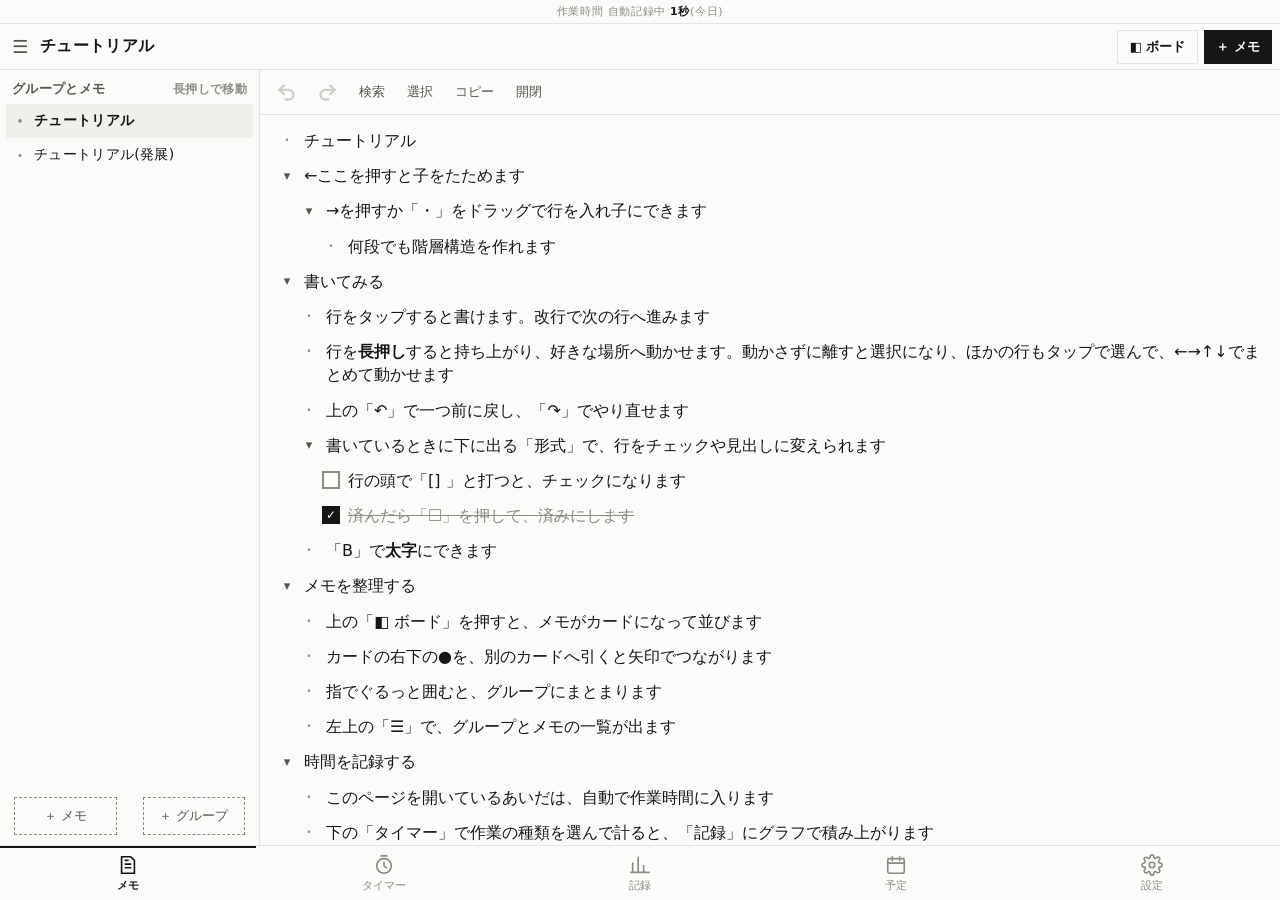
==== prototype/worklog-memo/index.html @ 583c9c5d "名前を「開発メモ」にそろえ、表にする書き出しとメモをまとめる機能を足す - アプリの名前を画面・app_name・Actions・手引きで「開発メモ」にそろえる(初めに作る作業の種類の名前も) - メ" ====
<!DOCTYPE html>
<html lang="ja">
<head>
<meta charset="utf-8">
<meta name="viewport" content="width=device-width, initial-scale=1, viewport-fit=cover, interactive-widget=resizes-content">
<meta name="theme-color" content="#1a1a19">
<title>開発メモ</title>
<script>try{var t=JSON.parse(localStorage.getItem("wm:theme"));if(t==="dark"||t==="light")document.documentElement.dataset.theme=t}catch(e){}</script>
<style>
:root{
  color-scheme: light;
  --bg:#fbfbfa; --surface-1:#fbfbfa; --surface-2:#f0efec; --line:#e6e4e0;
  --text-primary:#161615; --text-secondary:#56544f; --text-muted:#8e8b85;
  --accent:#161615; --accent-ink:#ffffff; --danger:#c0392b;
  --series-work:#444444; --series-dist:#c8643b;
  --tc0:#2a78d6; --tc1:#eb6834; --tc2:#1baf7a; --tc3:#eda100; --tc4:#e87ba4; --tc5:#008300; --tc6:#6250d6; --tc7:#e34948; --tcn:#a8a69f;
  --tca:#5f6b7a; --tcw:#9a7b4f;
  --tab-sel:#161615; --tab-sel-ink:#ffffff; --board-bg:#f1f0ed; --board-dot:#d9d7d2;
  --safe-t:env(safe-area-inset-top,0px); --safe-b:env(safe-area-inset-bottom,0px);
}
@media (prefers-color-scheme: dark){
  :root:where(:not([data-theme="light"])){
    color-scheme: dark;
    --bg:#131312; --surface-1:#131312; --surface-2:#222220; --line:#2f2e2b;
    --text-primary:#f1f0ed; --text-secondary:#bbb9b4; --text-muted:#87857f;
    --accent:#f2f2f2; --accent-ink:#111111; --danger:#e06666;
    --series-work:#cfcfcf; --series-dist:#d0794f;
    --tc0:#3987e5; --tc1:#d95926; --tc2:#199e70; --tc3:#c98500; --tc4:#d55181; --tc5:#008300; --tc6:#9085e9; --tc7:#e66767; --tcn:#6b6a64;
    --tca:#9aa6b4; --tcw:#b99a6c;
    --tab-sel:#f2f2f2; --tab-sel-ink:#111111; --board-bg:#1d1d1d; --board-dot:#333333;
  }
}
:root[data-theme="dark"]{
  color-scheme: dark;
  --bg:#131312; --surface-1:#131312; --surface-2:#222220; --line:#2f2e2b;
  --text-primary:#f1f0ed; --text-secondary:#bbb9b4; --text-muted:#87857f;
  --accent:#f2f2f2; --accent-ink:#111111; --danger:#e06666;
  --series-work:#cfcfcf; --series-dist:#d0794f;
  --tc0:#3987e5; --tc1:#d95926; --tc2:#199e70; --tc3:#c98500; --tc4:#d55181; --tc5:#008300; --tc6:#9085e9; --tc7:#e66767; --tcn:#6b6a64;
  --tca:#9aa6b4; --tcw:#b99a6c;
  --tab-sel:#f2f2f2; --tab-sel-ink:#111111; --board-bg:#1d1d1d; --board-dot:#333333;
}
*{box-sizing:border-box;-webkit-tap-highlight-color:transparent}
html,body{margin:0;height:100%;background:var(--bg);color:var(--text-primary);
  font-family:system-ui,-apple-system,"Hiragino Sans","Noto Sans JP","Yu Gothic UI",sans-serif;font-size:16px;
  font-feature-settings:"palt";letter-spacing:.02em;-webkit-font-smoothing:antialiased}
/* 書く所(メモの本文・入力欄)は字詰めをせず、重ねて描く書式の層と字の位置をそろえる */
textarea,input,.outline,.memobody{font-feature-settings:normal;letter-spacing:normal}
body{display:flex;flex-direction:column;height:100dvh;padding-top:var(--safe-t);overflow:hidden}
button{font:inherit;color:inherit;background:none;border:0;cursor:pointer}
input,textarea,select{font:inherit;color:inherit}
main{flex:1;min-height:0;display:flex;flex-direction:column}
.view{display:none;flex:1;min-height:0;flex-direction:column}
.view.on{display:flex}
.scroll{flex:1;min-height:0;overflow:auto;padding:16px 18px 32px}
/* 広い画面:タイマー・記録・予定・設定は真ん中に寄せて、横に伸びすぎないようにする。とても広ければ、設定は二列に並べる */
@media (min-width:900px){#timerScroll,#logScroll,#planScroll,#prefsScroll{padding-left:max(14px,calc((100% - 860px) / 2));padding-right:max(14px,calc((100% - 860px) / 2))}}
@media (min-width:1200px){#prefsScroll{display:grid;grid-template-columns:1fr 1fr;column-gap:16px;align-content:start;align-items:start;padding-left:max(14px,calc((100% - 1180px) / 2));padding-right:max(14px,calc((100% - 1180px) / 2))}}
/* 設定:区切りの見出し、左に名前と説明・右に操作の行、入り切りのスイッチ */
.psec-h{margin:32px 0 4px;font-size:20px;font-weight:700;letter-spacing:.04em;color:var(--text-primary)}
.psec:first-child .psec-h{margin-top:4px}
.card.pcard{padding:0;margin-bottom:18px}
.pcard>h3{margin:0;padding:14px 0 4px;font-size:12px;font-weight:600;letter-spacing:.12em;color:var(--text-muted)}
.prow,.pcard .row{display:flex;align-items:center;gap:12px;padding:12px 0;min-height:52px;border:0;border-top:1px solid var(--line)}
.pcard>.prow:first-child,.pcard>h3+.prow,.pcard>h3+.row,.pcard>h3+p.pnote{border-top:0}
.prow .lbl{flex:1;min-width:0;font-size:15px}
.prow .lbl small{display:block;margin-top:3px;font-size:12px;line-height:1.55;color:var(--text-muted)}
.prow.pcol{flex-direction:column;align-items:stretch;gap:8px}
.prow .btn{flex:none;padding:8px 14px;font-size:14px}
.prow .seg{flex:none}
.pval{font-weight:600;font-size:14px;text-align:right}
.pmuted{color:var(--text-muted);font-weight:400;font-size:12px}
.pselect{flex:none;width:auto;max-width:10em;padding:7px 8px;font-size:13px}
.pnote{margin:0;padding:10px 0 4px;font-size:12px;line-height:1.65;color:var(--text-muted);border-top:1px solid var(--line)}
.wtrow .inp{flex:1;min-width:0;padding:7px 10px}
.wtrow .mini{flex:none}
.wtrow .mini:disabled{opacity:.3}
.ptpl{border-top:1px solid var(--line)}
.ptpl>summary{display:flex;align-items:center;gap:12px;padding:12px 0;min-height:52px;cursor:pointer;list-style:none}
.ptpl>summary::-webkit-details-marker{display:none}
.ptpl>summary .lbl{flex:1;font-size:15px}
.ptpl>summary::after{content:"›";font-size:18px;color:var(--text-muted);transition:transform .15s}
.ptpl[open]>summary::after{transform:rotate(90deg)}
.ptpl-ed{padding:0 0 14px}
input.sw{appearance:none;-webkit-appearance:none;flex:none;width:46px;height:26px;margin:0;border-radius:13px;background:var(--line);border:0;position:relative;cursor:pointer;transition:background .2s}
input.sw::after{content:"";position:absolute;top:3px;left:3px;width:20px;height:20px;border-radius:50%;background:#fff;box-shadow:0 1px 3px #0004;transition:transform .2s cubic-bezier(.3,.7,.4,1)}
input.sw:checked{background:var(--accent)}
input.sw:checked::after{transform:translateX(20px);background:var(--accent-ink)}
.wtcol{flex:none;padding:8px;margin:-8px -2px -8px -8px;background:none;border:0;cursor:pointer}
.wtcol .tdot{width:14px;height:14px}

/* 予定のページ:予定・収支・長期計画 */
.seg.plantabs{display:flex;margin-bottom:10px}
.plantabs button{flex:1}
.money-tiles .v{font-size:16px}
.mrow{display:flex;align-items:center;gap:8px;width:100%;padding:9px 0;border-bottom:1px solid var(--line);text-align:left;font-size:14px}
.mrow .grow{flex:1;min-width:0}
.mrow .amt{font-variant-numeric:tabular-nums;font-weight:700;white-space:nowrap}
.mrow .amt.in{color:var(--accent)}
.goal{background:none;border:0;border-bottom:1px solid var(--line);border-radius:0;padding:14px 0;margin:0;cursor:pointer}
.goal h4{margin:0;font-size:15px}
.goal.done h4{color:var(--text-muted);text-decoration:line-through}
.gbar{height:8px;border-radius:0;background:var(--surface-2);overflow:hidden;margin:8px 0 6px}
.gbar i{display:block;height:100%;background:var(--tc);border-radius:0}
.gms{display:flex;align-items:center;gap:8px;width:100%;padding:6px 0;text-align:left;font-size:13px}
.gms .chkbox{flex:none}
.gms .chkbox.on{background:var(--accent);border-color:var(--accent);color:var(--accent-ink)}
.gms.done .t{color:var(--text-muted);text-decoration:line-through}
.gchart{overflow-x:auto;background:none;border:0;border-top:1px solid var(--line);border-bottom:1px solid var(--line);border-radius:0;padding:8px 0}
.gc-in{position:relative}
.gc-m{position:absolute;top:0;font-size:10px;color:var(--text-muted);border-left:1px solid var(--line);padding-left:3px;bottom:0;white-space:nowrap}
.gc-now{position:absolute;top:0;bottom:0;width:2px;background:var(--danger);z-index:1}
.gc-r{position:absolute;left:0;right:0;cursor:pointer}
.gc-t{position:absolute;top:0;font-size:12px;font-weight:600;white-space:nowrap}
.gc-b{position:absolute;top:18px;height:10px;border-radius:0;background:color-mix(in srgb,var(--tc) 30%,var(--surface-2));overflow:hidden}
.gc-b i{display:block;height:100%;background:var(--tc)}
.gc-d{position:absolute;top:17px;width:12px;height:12px;margin-left:-6px;border-radius:0;background:var(--surface-1);border:2px solid var(--tc);z-index:1}
.gc-d.on{background:var(--tc)}

.bcard.bcard.bd-dash{border-style:dashed;border-width:2px}
.bcard.bcard.bd-thick{border-width:3px}
.bcard.bcard.bd-double{border-style:double;border-width:5px}
.bcard.bd-none:not(.cur){border-color:transparent;box-shadow:none}
.bcard.bcard.bs-sq{border-radius:0}
.bcard.bcard.bs-round{border-radius:24px}
.cmt{padding:9px 0;border-bottom:1px solid var(--line)}
.cmt .tx{white-space:pre-wrap;word-break:break-word;font-size:14px;line-height:1.6}
.bctl button[data-z="arrange"]{font-size:13px;font-weight:600}

.bcard.bcard.bs-diamond{background:none;border-color:transparent;box-shadow:none;padding:30px 46px;text-align:center;isolation:isolate}
.bcard.bs-diamond::before,.bcard.bs-diamond::after{content:"";position:absolute;z-index:-1;clip-path:polygon(50% 0,100% 50%,50% 100%,0 50%)}
.bcard.bs-diamond::before{inset:0;background:var(--cb,var(--line))}
.bcard.bs-diamond::after{inset:2px;background:var(--cf,var(--surface-1))}
.bcard.bs-diamond.cur::before{background:var(--accent)}
.bcard.bs-diamond.bd-none::before{background:transparent}
.bc-cm{position:absolute;left:6px;right:6px;bottom:calc(100% + 6px);background:color-mix(in srgb,#eda100 18%,var(--surface-1));border:1px solid color-mix(in srgb,#eda100 45%,var(--line));border-radius:0;padding:4px 8px;font-size:11px;line-height:1.4;color:var(--text-primary);text-align:left;white-space:pre-wrap;word-break:break-word;display:-webkit-box;-webkit-box-orient:vertical;-webkit-line-clamp:3;overflow:hidden}
.board.compact .bc-cm{font-size:18px}

/* 編集モード */
nav.bottom{overflow-x:auto;scrollbar-width:none}
nav.bottom button{min-width:58px;position:relative}
nav.bottom .nav-ic{font-size:19px;line-height:22px;height:22px}
.editbar{display:none;align-items:center;gap:6px;flex-wrap:wrap;padding:7px 10px;background:color-mix(in srgb,var(--accent) 14%,var(--surface-1));border-top:1px solid var(--accent);font-size:12px}
body.layoutedit .editbar{display:flex}
body.layoutedit nav.bottom button,body.layoutedit #planTabs button{touch-action:none;cursor:grab}
body.layoutedit nav.bottom{outline:2px dashed var(--accent);outline-offset:-2px}
.nav-x{position:absolute;top:1px;right:3px;width:19px;height:19px;border-radius:0;background:var(--danger);color:#fff;font-size:12px;line-height:19px;text-align:center;font-weight:700}
#planTabs button{position:relative}
.tab-dragging{opacity:.55}
body.custompage .fb-title{padding-left:14px}
body.custompage #sideBtn,body.custompage #fileBar,body.custompage #newMemo,body.custompage #linkbar,body.custompage .side,body.custompage .side-scrim{display:none!important}

.droptrash{position:fixed;left:50%;transform:translateX(-50%);width:min(78vw,340px);height:56px;display:none;align-items:center;justify-content:center;gap:6px;border-radius:0;border:2px dashed var(--danger);background:color-mix(in srgb,var(--danger) 12%,var(--surface-1));color:var(--danger);font-size:14px;font-weight:700;z-index:18;pointer-events:none}
.droptrash.on{display:flex}
.droptrash.hot{background:var(--danger);color:#fff;border-style:solid}
.droptrash.warn{border-color:#c98500;background:color-mix(in srgb,#eda100 22%,var(--surface-1));color:var(--text-primary)}
.droptrash.warn.hot{background:#eda100;color:#1f1f1d}

/* nav */
nav.bottom{display:flex;border-top:1px solid var(--line);background:var(--bg);padding-bottom:var(--safe-b)}
nav.bottom button{flex:1;padding:8px 0 7px;display:flex;flex-direction:column;align-items:center;gap:2px;font-size:11px;color:var(--text-muted)}
nav.bottom button svg{width:22px;height:22px;stroke:currentColor;fill:none;stroke-width:1.8;stroke-linecap:round;stroke-linejoin:round}
nav.bottom button.on{color:var(--text-primary);font-weight:700;box-shadow:inset 0 2px 0 var(--accent)}
.livebar{font-size:11px;color:var(--text-muted);text-align:center;padding:4px 0;background:var(--bg);border-bottom:1px solid var(--line);letter-spacing:.06em}
.livebar b{color:var(--text-primary);font-variant-numeric:tabular-nums}
.syncchip{margin-left:8px;font:inherit;font-size:11px;font-weight:700;color:var(--accent);background:none;border:1px solid var(--accent);border-radius:0;padding:0 8px;cursor:pointer}

/* memo */
.tabs{background:var(--surface-1);border-bottom:1px solid var(--line)}
.tabs{max-height:36dvh;overflow:auto;padding:4px 0 6px}
.tabs.closed{display:none}
.node{display:flex;align-items:center;min-height:38px;padding-right:8px}
.node.sel{background:var(--surface-2)}
.node .tw{flex:none;width:30px;height:34px;font-size:14px;color:var(--text-secondary)}
.node .tw.leaf{color:var(--text-muted);font-size:10px}
.node .nm{flex:1;min-width:0;text-align:left;padding:7px 4px;font-size:15px;white-space:nowrap;overflow:hidden;text-overflow:ellipsis}
.node.sel .nm{font-weight:700}
.node .cnt{font-size:11px;color:var(--text-muted);margin-right:6px}
.node .addc{flex:none;font-size:12px;padding:5px 9px;border-radius:0;border:1px dashed var(--text-muted);color:var(--text-secondary)}
.addroot{display:block;margin:4px 0 0 12px;font-size:13px;color:var(--text-secondary);padding:6px 4px}
.toolbar{display:flex;gap:4px;padding:6px 8px;border-bottom:1px solid var(--line);background:var(--surface-1);align-items:center}
.tb{white-space:nowrap;flex:none;padding:7px 9px;border-radius:0;font-size:13px;color:var(--text-secondary);display:flex;gap:4px;align-items:center}
.tb:active{background:var(--surface-2)}
.tb.primary{background:var(--accent);color:var(--accent-ink);font-weight:600}
.tb.tb-ic{padding:5px 8px;color:var(--text-primary)}
.tb.tb-ic svg{width:21px;height:21px;fill:none;stroke:currentColor;stroke-width:2.6;stroke-linecap:round;stroke-linejoin:round}
.tb.tb-ic:disabled{color:var(--text-muted);opacity:.4;cursor:default}
.spacer{flex:1}
.saved{white-space:nowrap;font-size:11px;color:var(--text-muted);padding:0 6px}
.memohead{padding:8px 14px 0;background:var(--surface-1)}
.memotitle{width:100%;border:0;background:none;font-size:20px;font-weight:700;padding:4px 0;outline:none}
.crumb{font-size:11px;color:var(--text-muted);min-height:14px}
.metas{display:flex;flex-wrap:wrap;gap:6px;padding:4px 0 8px}
.mini{font-size:12px;padding:4px 10px;border-radius:0;background:none;border:1px solid var(--line);color:var(--text-secondary)}
.mini.tag::before{content:"#"}
.mini.link::before{content:"↔ "}
.memobody{flex:1;min-height:0;width:100%;border:0;resize:none;outline:none;background:var(--surface-1);
  padding:10px 14px 40px;line-height:1.75;font-size:16px}

/* outline */
.outline{flex:1;min-height:0;overflow:auto;background:var(--surface-1);padding:8px 8px 120px 16px}
.ol-row{position:relative;display:flex;align-items:flex-start;padding-left:calc(var(--d) * 22px);border-radius:0}
.ol-row.cur .ol-t{background:var(--surface-2)}
.bul{flex:none;width:22px;height:34px;font-size:13px;color:var(--text-secondary);display:flex;align-items:center;justify-content:center;padding:0}
.bul.leaf{font-size:9px;color:var(--text-muted)}
.ol-main{flex:1;min-width:0}
.ol-t{display:block;width:100%;border:0;outline:none;resize:none;background:none;padding:6px 6px;border-radius:0;
  font-size:16px;line-height:1.45;overflow:hidden;field-sizing:content;min-height:34px}
.ol-v{display:block;width:100%;padding:6px 6px;border-radius:0;font-size:16px;line-height:1.45;min-height:34px;
  white-space:pre-wrap;overflow-wrap:anywhere;cursor:text;-webkit-user-select:none;user-select:none;-webkit-touch-callout:none}
.ol-v:empty::before{content:attr(data-ph);color:var(--text-muted)}
.ol-row.cur .ol-v{background:var(--surface-2)}
.ol-row.pressing .ol-v{background:var(--surface-2);transition:background .35s}
.foldcnt{font-size:11px;color:var(--text-muted);padding:0 6px 4px}
.ol-rel{display:flex;flex-wrap:wrap;gap:4px;padding:0 6px 6px}
.ol-crumb{font-size:12px;color:var(--text-muted);padding:2px 6px}
.ol-crumb button{color:var(--accent);font-size:12px;padding:2px 0}
.ol-zoomtitle{font-size:19px;font-weight:700;padding:2px 6px 8px}
.oltools{display:none;gap:2px;padding:4px 6px calc(4px + var(--safe-b));border-top:1px solid var(--line);background:var(--surface-1)}
.oltools button{flex:1;padding:10px 0;font-size:16px;border-radius:0;color:var(--text-primary)}
.oltools button:active{background:var(--surface-2)}
.oltools .ot-tpl{flex:1.7;font-size:13px;font-weight:600;color:var(--accent)}
body.editing .oltools{display:flex}
body.editing.kb nav.bottom{display:none}

.bul{touch-action:none;cursor:grab;-webkit-user-select:none;user-select:none;-webkit-touch-callout:none}
.ol-row{-webkit-touch-callout:none}
.ol-row.pressing .ol-t{background:var(--surface-2);transition:background .35s}
.ol-row.dragging{opacity:.3}
.ol-row.dropin .ol-t{outline:2px solid var(--accent);outline-offset:-2px}
.ol-row.moved .ol-t{background:color-mix(in srgb,var(--accent) 18%,transparent);transition:background .6s}
.dropline{position:fixed;height:3px;background:var(--accent);border-radius:0;pointer-events:none;z-index:40;display:none}
.dragghost{position:fixed;display:none;pointer-events:none;z-index:41;background:var(--surface-1);border:1px solid var(--line);
  box-shadow:0 4px 14px #0003;border-radius:0;padding:6px 10px;font-size:14px;max-width:60vw;white-space:nowrap;overflow:hidden;text-overflow:ellipsis}
body.dragging{-webkit-user-select:none;user-select:none;cursor:grabbing}

.tplbox{border-top:1px solid var(--line);padding:12px 0 4px;margin-top:10px}

/* files */
.filebar{display:flex;align-items:center;gap:6px;background:var(--surface-1);border-bottom:1px solid var(--line);padding-right:8px}
.fb-open{flex:1;min-width:0;display:flex;align-items:center;gap:6px;padding:9px 6px 9px 10px;text-align:left;font-size:15px}
.fb-open b{overflow:hidden;text-overflow:ellipsis;white-space:nowrap}
.fb-title{flex:1;min-width:0;overflow:hidden;text-overflow:ellipsis;white-space:nowrap;font-size:16px;font-weight:700;padding:12px 4px}
.fb-boardbtn{flex:none;font-size:13px;font-weight:600;padding:7px 12px;border-radius:0;border:1px solid var(--line);color:var(--text-primary);background:none;white-space:nowrap}
.fb-new{flex:none;font-size:13px;font-weight:600;padding:8px 12px;border-radius:0;background:var(--accent);color:var(--accent-ink);white-space:nowrap}
.fb-ic{color:var(--text-secondary);font-size:17px}
.fb-board{color:var(--accent);font-weight:600;font-size:14px;white-space:nowrap}
.fb-sep{color:var(--text-muted)}
.fb-cv{color:var(--text-muted);font-size:12px;margin-left:auto}

/* board */
.board{position:relative;flex:1;min-height:0;overflow:hidden;touch-action:none;-webkit-user-select:none;user-select:none;
  background-color:var(--board-bg);background-image:radial-gradient(var(--board-dot) 1px,transparent 1.2px);background-size:22px 22px}
.world{position:absolute;left:0;top:0;transform-origin:0 0}
.edges{position:absolute;left:0;top:0;width:1px;height:1px;overflow:visible;pointer-events:none}
.edge{stroke:var(--text-secondary);stroke-width:1.8;fill:none}
.edge.tmp{stroke:var(--accent);stroke-dasharray:5 4}
.edge-hit{stroke:transparent;stroke-width:24;fill:none;pointer-events:stroke}
.edge-label{font-size:12px;fill:var(--text-secondary);paint-order:stroke;stroke:var(--bg);stroke-width:4px;pointer-events:all}
.bcard{position:absolute;background:var(--surface-1);border:1px solid var(--line);border-radius:0;padding:9px 14px 8px 12px;box-shadow:0 1px 3px #0001}
.bcard.cur{border-color:var(--accent);border-width:1.5px}
.bcard.moving{box-shadow:0 8px 20px #0003;z-index:2}
.bcard.linktarget{outline:2.5px solid var(--accent);outline-offset:2px}
.bc-t{font-weight:700;font-size:15px;line-height:1.35;overflow-wrap:anywhere}
.bc-p{font-size:12px;color:var(--text-secondary);margin-top:4px;line-height:1.5}
.bc-p div{white-space:nowrap;overflow:hidden;text-overflow:ellipsis}
.bc-m{font-size:10px;color:var(--text-muted);margin-top:4px}
.bc-h{position:absolute;right:-11px;bottom:-11px;width:22px;height:22px;border-radius:0;background:var(--surface-1);border:2px solid var(--accent)}
.bc-h::before{content:"";position:absolute;inset:-9px}
.bc-h::after{content:"";position:absolute;left:5px;top:5px;width:8px;height:8px;border-radius:0;background:var(--accent)}
.t-red{background:color-mix(in srgb,#e34948 7%,var(--surface-1));border-color:color-mix(in srgb,#e34948 28%,var(--line));--cf:color-mix(in srgb,#e34948 7%,var(--surface-1));--cb:color-mix(in srgb,#e34948 28%,var(--line))}
.t-orange{background:color-mix(in srgb,#eb6834 7%,var(--surface-1));border-color:color-mix(in srgb,#eb6834 28%,var(--line));--cf:color-mix(in srgb,#eb6834 7%,var(--surface-1));--cb:color-mix(in srgb,#eb6834 28%,var(--line))}
.t-yellow{background:color-mix(in srgb,#eda100 9%,var(--surface-1));border-color:color-mix(in srgb,#eda100 32%,var(--line));--cf:color-mix(in srgb,#eda100 9%,var(--surface-1));--cb:color-mix(in srgb,#eda100 32%,var(--line))}
.t-green{background:color-mix(in srgb,#1baf7a 7%,var(--surface-1));border-color:color-mix(in srgb,#1baf7a 28%,var(--line));--cf:color-mix(in srgb,#1baf7a 7%,var(--surface-1));--cb:color-mix(in srgb,#1baf7a 28%,var(--line))}
.t-blue{background:color-mix(in srgb,#2a78d6 7%,var(--surface-1));border-color:color-mix(in srgb,#2a78d6 28%,var(--line));--cf:color-mix(in srgb,#2a78d6 7%,var(--surface-1));--cb:color-mix(in srgb,#2a78d6 28%,var(--line))}
.t-purple{background:color-mix(in srgb,#6250d6 7%,var(--surface-1));border-color:color-mix(in srgb,#6250d6 28%,var(--line));--cf:color-mix(in srgb,#6250d6 7%,var(--surface-1));--cb:color-mix(in srgb,#6250d6 28%,var(--line))}
.c-red{background:color-mix(in srgb,#e34948 15%,var(--surface-1));border-color:color-mix(in srgb,#e34948 45%,var(--line));--cf:color-mix(in srgb,#e34948 15%,var(--surface-1));--cb:color-mix(in srgb,#e34948 45%,var(--line))}
.c-orange{background:color-mix(in srgb,#eb6834 15%,var(--surface-1));border-color:color-mix(in srgb,#eb6834 45%,var(--line));--cf:color-mix(in srgb,#eb6834 15%,var(--surface-1));--cb:color-mix(in srgb,#eb6834 45%,var(--line))}
.c-yellow{background:color-mix(in srgb,#eda100 18%,var(--surface-1));border-color:color-mix(in srgb,#eda100 50%,var(--line));--cf:color-mix(in srgb,#eda100 18%,var(--surface-1));--cb:color-mix(in srgb,#eda100 50%,var(--line))}
.c-green{background:color-mix(in srgb,#1baf7a 15%,var(--surface-1));border-color:color-mix(in srgb,#1baf7a 45%,var(--line));--cf:color-mix(in srgb,#1baf7a 15%,var(--surface-1));--cb:color-mix(in srgb,#1baf7a 45%,var(--line))}
.c-blue{background:color-mix(in srgb,#2a78d6 15%,var(--surface-1));border-color:color-mix(in srgb,#2a78d6 45%,var(--line));--cf:color-mix(in srgb,#2a78d6 15%,var(--surface-1));--cb:color-mix(in srgb,#2a78d6 45%,var(--line))}
.c-purple{background:color-mix(in srgb,#6250d6 15%,var(--surface-1));border-color:color-mix(in srgb,#6250d6 45%,var(--line));--cf:color-mix(in srgb,#6250d6 15%,var(--surface-1));--cb:color-mix(in srgb,#6250d6 45%,var(--line))}
.bctl{position:absolute;right:12px;top:50%;transform:translateY(-50%);display:flex;flex-direction:column;align-items:stretch;gap:6px} /* 右の端に縦に並べる */
.bctl .lasso-btn{font-size:13px;font-weight:700;color:var(--accent)}
.bctl .lasso-btn.on{background:var(--accent);color:var(--accent-ink)}
.board.lassoing{cursor:crosshair}
.lasso{fill:color-mix(in srgb,var(--accent) 8%,transparent);stroke:var(--accent);stroke-width:2.5;stroke-dasharray:6 5;stroke-linejoin:round}
.gshape{fill:color-mix(in srgb,var(--gc) 7%,transparent);stroke:color-mix(in srgb,var(--gc) 55%,transparent);stroke-width:2;stroke-linejoin:round}
.board.compact .bc-p,.board.compact .bc-m{display:none}
.board.compact .bc-t{font-size:25px;line-height:1.25}
.board.compact .glabel{font-size:20px;padding:7px 34px 7px 14px}
.board.compact .glabel .gl-k{font-size:16px}
.board.compact .bcard{padding:10px 14px 12px 12px}
.gshape.hot{fill:color-mix(in srgb,var(--gc) 16%,transparent);stroke:var(--gc);stroke-width:3.5}
#glabels{position:absolute;left:0;top:0}
.glabel{position:absolute;transform:translate(-50%,-50%);display:flex;align-items:center;gap:6px;white-space:nowrap;padding:5px 26px 5px 11px;border-radius:0;
  background:var(--surface-1);border:1.5px solid color-mix(in srgb,var(--accent) 55%,var(--line));font-size:13px;font-weight:700;box-shadow:0 1px 3px #0002;cursor:grab}
.glabel .gl-k{font-size:11px;font-weight:600;color:var(--text-muted)}
.gl-h{position:absolute;right:4px;top:50%;margin-top:-8px;width:16px;height:16px;border-radius:0;border:2px solid var(--accent);background:var(--surface-1)}
.gl-h::before{content:"";position:absolute;inset:-10px}
.gl-h::after{content:"";position:absolute;left:3px;top:3px;width:6px;height:6px;border-radius:0;background:var(--accent)}
.bctl button{min-width:42px;height:42px;padding:0 10px;border-radius:0;background:var(--surface-1);border:1px solid var(--line);font-size:18px;box-shadow:0 1px 3px #0002}
.bctl button[data-z="fit"]{font-size:13px;font-weight:600}
.bhint{position:absolute;left:12px;right:96px;bottom:12px;font-size:11.5px;line-height:1.55;color:var(--text-secondary);background:var(--surface-1);border:1px solid var(--line);border-radius:0;padding:8px 10px;pointer-events:none}
@media (max-width:420px){.bhint{right:88px}.bctl button{min-width:38px;padding:0 8px}}
.swatches{display:flex;gap:8px;flex-wrap:wrap}
.sw2{width:38px;height:38px;border-radius:0;border:1.5px solid var(--line);background:var(--surface-1);font-size:10px;color:var(--text-muted)}
.sw2.on{outline:2.5px solid var(--accent);outline-offset:2px}
.sw2.c-red{background:#e34948}.sw2.c-orange{background:#eb6834}.sw2.c-yellow{background:#d99400}.sw2.c-green{background:#1baf7a}.sw2.c-blue{background:#2a78d6}.sw2.c-purple{background:#6250d6}
.sw2[class*=" c-"]{border-color:transparent}
.sw2.rainbow{background:conic-gradient(#f44,#fb3,#ee4,#4d6,#3be,#46f,#c4e,#f44);border-color:transparent}
.cchart{position:fixed;inset:0;z-index:450;background:rgba(0,0,0,.4);display:flex;align-items:center;justify-content:center;padding:16px}
.cchart[hidden]{display:none}
.cc-box{background:var(--surface-1);color:var(--text-primary);border-radius:0;padding:14px;width:100%;max-width:380px;box-shadow:0 10px 32px rgba(0,0,0,.35)}
.cc-grid{display:grid;grid-template-columns:repeat(12,1fr);gap:3px;margin:10px 0}
.cc-grid button{aspect-ratio:1;border-radius:0;border:0;max-width:100%}
.cc-grid button.on{outline:2.5px solid var(--text-primary);outline-offset:1px}
.cc-row{display:flex;gap:8px;align-items:center}
.cc-row .inp{flex:1;min-width:0;font-family:ui-monospace,monospace}
.cc-row .btn{flex:none}
.cc-prev{flex:none;width:32px;height:32px;border-radius:0;border:1px solid var(--line)}

/* side tree */
.fb-side{flex:none;padding:8px 2px 8px 12px;font-size:18px;color:var(--text-secondary)}
.memo-body{flex:1;min-height:0;display:flex;position:relative}
.memo-main{flex:1;min-width:0;display:flex;flex-direction:column}
.side{display:none;flex-direction:column;background:var(--surface-1);border-right:1px solid var(--line);width:min(78vw,300px)}
body.side-open .side{display:flex}
.side-scrim{display:none;position:absolute;inset:0;background:#0004;z-index:11}
@media (max-width:719px){.side{position:absolute;left:0;top:0;bottom:0;z-index:12;box-shadow:4px 0 16px #0003}body.side-open .side-scrim{display:block}}
@media (min-width:720px){.side{width:260px;flex:none}}
.side-h{display:flex;justify-content:space-between;align-items:baseline;padding:10px 12px 6px;font-weight:700;font-size:13px;color:var(--text-secondary)}
.side-list{flex:1;min-height:0;overflow:auto;padding:0 6px 10px}
.srow{display:flex;align-items:center;gap:4px;padding:8px 6px 8px calc(4px + var(--d) * 16px);border-radius:0;font-size:14px;cursor:pointer;-webkit-user-select:none;user-select:none;-webkit-touch-callout:none}
.srow.sg{font-weight:700;box-shadow:inset 3px 0 0 var(--gc)}
.srow.sm.cur{background:var(--surface-2);font-weight:700}
.s-fold{width:20px;flex:none;color:var(--text-secondary);font-size:12px;padding:0}
.s-dot{width:20px;flex:none;text-align:center;color:var(--text-muted);font-size:10px}
.s-name{flex:1;min-width:0;overflow:hidden;text-overflow:ellipsis;white-space:nowrap}
.s-k{font-size:11px;color:var(--text-muted);font-weight:600}
.srow.pressing{background:var(--surface-2);transition:background .35s}
.srow.dragging{opacity:.3}
.srow.drop{outline:2px solid var(--accent);outline-offset:-2px}
.side-foot{display:flex;gap:6px;padding:0 4px}
.side-foot .side-new{flex:1}
.bl-top{position:sticky;top:-8px;background:var(--bg);z-index:1;padding-top:2px;margin-bottom:10px}
.bl-h{display:flex;align-items:center;gap:8px;padding:2px 2px 8px}
.bl-tabs{display:flex;overflow-x:auto;scrollbar-width:none;border-bottom:1px solid var(--line)}
.bl-tab{flex:none;padding:9px 14px 8px;font-size:14px;color:var(--text-secondary);border-bottom:2px solid transparent;margin-bottom:-1px;white-space:nowrap}
.bl-tab.on{color:var(--text-primary);font-weight:700;border-bottom-color:var(--accent)}
.bl-n{font-size:11px;color:var(--text-muted);margin-left:6px;font-weight:400}
.bl-gh{display:flex;align-items:center;gap:8px;padding:0 2px 6px}
.bl-sec{margin:10px 0 4px 10px}
.bl-sh{display:flex;align-items:center;gap:8px;padding:4px 0 4px 10px;margin-bottom:6px;font-size:13px;font-weight:700;color:var(--text-secondary);border-left:3px solid var(--gc,var(--line))}
.bl-none{font-size:12px;color:var(--text-muted);padding:2px 10px 6px}
.bl-path{font-size:13px;font-weight:700;min-width:0;overflow:hidden;text-overflow:ellipsis;white-space:nowrap}
.bl-row{display:flex;align-items:center;gap:10px;padding:12px 2px;margin:0;background:none;border:0;border-bottom:1px solid var(--line);border-radius:0;cursor:pointer}
.bl-row.cur{box-shadow:inset 3px 0 0 var(--accent);padding-left:12px}
.bl-row .grow{flex:1;min-width:0;display:flex;flex-direction:column;gap:2px}
.bl-row b{font-size:15px;overflow:hidden;text-overflow:ellipsis;white-space:nowrap}
.bl-sub{font-size:12px;color:var(--text-muted);overflow:hidden;text-overflow:ellipsis;white-space:nowrap}
.bl-ic{flex:none;width:22px;text-align:center;font-size:16px;color:var(--text-secondary)}
.bl-go{flex:none;font-size:20px;color:var(--text-muted)}
.bl-more{flex:none;padding:2px 8px;font-size:18px;color:var(--text-muted);background:none;border:0}
#v-board.listmode.listboards .bbar{display:none}
.side-new{margin:6px 10px 10px;padding:9px;border-radius:0;border:1px dashed var(--text-muted);color:var(--text-secondary);font-size:13px}

/* board list mode */
.bmode{margin-left:4px}
.bmode button{padding:6px 14px;font-size:14px}
.bbar{display:flex;align-items:center;gap:6px;padding:6px 10px;overflow-x:auto;scrollbar-width:none;border-bottom:1px solid var(--line);background:var(--surface-1)}
.bbar::-webkit-scrollbar{display:none}
.bchip{flex:none;padding:5px 12px;border-radius:0;font-size:13px;color:var(--text-secondary);background:var(--surface-2);white-space:nowrap;max-width:12em;overflow:hidden;text-overflow:ellipsis}
.bchip.on{background:var(--text-primary);color:var(--surface-1);font-weight:700}
.bchip .bc-dd{font-size:10px;opacity:.8}
.bchip.add{background:none;border:1px dashed var(--text-muted)}
.bput{flex:none;white-space:nowrap}
.pulist{max-height:46dvh;overflow:auto;margin-top:6px}
.purow{display:flex;align-items:center;gap:10px;padding:9px 2px;border-bottom:1px solid var(--line)}
.purow input{width:20px;height:20px;flex:none}
.purow b{display:block;font-weight:600}
.mtag.ft{background:none;border:1px dashed var(--line);color:var(--text-secondary)}
.lchip.tagc.ft{border-style:dashed;background:var(--surface-1)}
/* tag (venn) mode */
.blist{display:none;flex:1;min-height:0;overflow:auto;padding:8px 10px 90px;background:var(--bg)}
#v-board.listmode .board{display:none}
#v-board.listmode .blist{display:block}
.s-body{flex:1;min-width:0}
.s-line{display:flex;align-items:center;gap:6px}
.s-pv{font-size:12px;color:var(--text-secondary);overflow:hidden;text-overflow:ellipsis;white-space:nowrap;font-weight:400;margin-top:1px}
.s-links{font-size:11.5px;color:var(--accent);overflow:hidden;text-overflow:ellipsis;white-space:nowrap;font-weight:500;margin-top:2px}
.s-more{flex:none;padding:4px 10px;border-radius:0;color:var(--text-secondary);font-size:16px}
.blist .srow{padding-top:10px;padding-bottom:10px;border:1px solid transparent;margin-bottom:2px;background:var(--surface-1);border-color:var(--line)}
.blist .srow.sg{background:transparent;border-color:transparent}
.blist .srow.sm.cur{outline:1.5px solid var(--accent)}

/* template placeholders */
.phx{color:var(--text-muted);background:color-mix(in srgb,var(--text-muted) 12%,transparent);border-radius:0}
.ol-t.phsel::selection{background:color-mix(in srgb,var(--text-muted) 30%,transparent);color:var(--text-muted)}

/* link bar */
.linkbar{display:none;gap:6px;overflow-x:auto;padding:6px 10px;border-bottom:1px solid var(--line);background:var(--surface-1);scrollbar-width:none}
.linkbar::-webkit-scrollbar{display:none}
.linkbar.on{display:flex}
.lchip{flex:none;display:flex;align-items:center;gap:4px;padding:5px 11px;border-radius:0;font-size:13px;font-weight:600;white-space:nowrap;max-width:15em;
  background:color-mix(in srgb,var(--accent) 10%,var(--surface-1));color:var(--accent);border:1px solid color-mix(in srgb,var(--accent) 35%,var(--line))}
.lchip span.n{overflow:hidden;text-overflow:ellipsis}
.lchip .lb{font-weight:400;color:var(--text-secondary);font-size:11px}
.lchip.in{background:var(--surface-2);color:var(--text-primary);border-color:var(--line)}
.lchip.via{background:transparent;color:var(--text-secondary);border-style:dashed;font-weight:500}
.lchip.back{background:var(--text-primary);color:var(--surface-1);border-color:var(--text-primary)}

.awaybtns{display:flex;flex-wrap:wrap;gap:8px}
.awaybtns .btn{padding:9px 14px}
.focusnote{border:1.5px solid color-mix(in srgb,var(--danger) 45%,var(--line));background:color-mix(in srgb,var(--danger) 6%,var(--surface-1))}

.autov{width:7.5em;text-align:right;display:flex;justify-content:flex-end;align-items:center;gap:6px}
.autov em{font-style:normal;font-size:10px;color:var(--accent);border:1px solid var(--accent);border-radius:0;padding:0 5px}

/* item kinds:チェック・番号・タイムライン・見出し・補足・コード */
.toolbar{overflow-x:auto;scrollbar-width:none}
.toolbar::-webkit-scrollbar{display:none}
.oltools .ot-word{font-size:13px;font-weight:600}
.oltools button[hidden],.toolbar .tb[hidden]{display:none}
.kbmore{display:grid;grid-template-columns:repeat(3,1fr);gap:6px;margin:0 0 10px}
.lgscroll{overflow-x:auto;margin:8px 0 4px;border-top:1px solid var(--line);border-bottom:1px solid var(--line)}
.mgprev pre{margin:8px 0 4px;padding:8px 0;font:inherit;font-size:13px;line-height:1.7;white-space:pre-wrap;border-top:1px solid var(--line);border-bottom:1px solid var(--line)}
.lgscroll table{border-collapse:collapse;font-size:12px}
.lgscroll th,.lgscroll td{padding:5px 8px;border-left:1px solid var(--line);white-space:nowrap;max-width:14em;overflow:hidden;text-overflow:ellipsis;text-align:left}
.lgscroll th:first-child,.lgscroll td:first-child{border-left:0}
.lgscroll th{font-weight:700;border-bottom:1px solid var(--text-primary)}
.lgscroll tr+tr td{border-top:1px solid var(--line)}
.kbmore .btn{padding:10px 4px;font-size:13px}
.oltools .ot-del,.selbar .ot-del{color:var(--danger)}
.chkbox{display:block;width:18px;height:18px;border-radius:0;border:2px solid var(--text-muted);background:var(--surface-1);color:#fff;font-size:12px;font-weight:800;line-height:14px;text-align:center}
.chkbox.on{background:var(--accent);border-color:var(--accent);color:var(--accent-ink)}
.ol-row.done .ol-v,.ol-row.done .ol-t{text-decoration:line-through;color:var(--text-muted)}
.numk{font-size:14px;color:var(--text-secondary);font-variant-numeric:tabular-nums;white-space:nowrap}
.ol-row .bul:has(.numk){justify-content:flex-end;padding-right:2px;overflow:visible}
.gfold{position:absolute;top:9px;left:calc(var(--d) * 22px - 15px);width:15px;height:18px;padding:0;font-size:10px;color:var(--text-muted)}
/* タイムライン:点と線は「•」の場所に。続く行どうしは一本の線でつなぎ、端は丸く止める */
.ol-row.k-time .bul{position:relative;align-self:stretch;height:auto;min-height:34px}
.ol-row.k-time .bul::before{content:"";position:absolute;left:10px;top:0;bottom:0;width:2.5px;border-radius:0;background:color-mix(in srgb,var(--accent) 40%,var(--line))}
.ol-row.k-time.tl-first .bul::before{top:12px}
.ol-row.k-time.tl-last .bul::before{bottom:auto;height:12px}
.ol-row.k-time.tl-first.tl-last .bul::before{display:none}
.ol-row.k-time .bul::after{content:"";position:absolute;left:5px;top:7px;width:12px;height:12px;border-radius:0;background:var(--surface-1);border:2.5px solid var(--accent);box-sizing:border-box}
.ol-row.tlv::after{content:"";position:absolute;left:calc(var(--tld) * 22px + 10px);top:0;bottom:0;width:2.5px;background:color-mix(in srgb,var(--accent) 40%,var(--line))}
.tl-at{display:inline-block;white-space:nowrap;line-height:1.6;margin:5px 6px 0;padding:1px 8px;border-radius:0;font-size:11.5px;font-weight:700;color:var(--accent);background:color-mix(in srgb,var(--accent) 10%,var(--surface-1));border:1px solid color-mix(in srgb,var(--accent) 30%,var(--line))}
.tl-at.empty{color:var(--text-muted);border-style:dashed;background:none}
.ol-row.k-head .ol-v,.ol-row.k-head .ol-t{font-size:20px;font-weight:800;line-height:1.35;padding-top:10px}
.ol-row.k-quote .bul{position:relative;align-self:stretch;height:auto;min-height:34px}
.ol-row.k-quote .bul::before{content:"";position:absolute;left:9px;top:5px;bottom:5px;width:3px;border-radius:0;background:color-mix(in srgb,var(--text-muted) 65%,transparent)}
.ol-row.k-quote .ol-v,.ol-row.k-quote .ol-t{color:var(--text-secondary);font-size:15px}
.ol-row.k-code .ol-v,.ol-row.k-code .ol-t{font-family:ui-monospace,SFMono-Regular,Menlo,Consolas,monospace;font-size:13.5px;background:var(--surface-2);border-radius:0}
/* ホイール:真ん中の帯に来た値を選ぶ */
.wheels{position:relative;display:flex;gap:2px;height:180px;margin:6px 0 14px}
.wheels::before{content:"";position:absolute;left:0;right:0;top:72px;height:36px;border-top:1px solid var(--text-primary);border-bottom:1px solid var(--text-primary);pointer-events:none}
.wheel{flex:1;min-width:0;height:180px;overflow-y:auto;scroll-snap-type:y mandatory;scrollbar-width:none;padding:72px 0;overscroll-behavior:contain;
  -webkit-mask-image:linear-gradient(transparent,#000 35%,#000 65%,transparent);mask-image:linear-gradient(transparent,#000 35%,#000 65%,transparent)}
.wheel::-webkit-scrollbar{display:none}
.wheel>div{height:36px;line-height:36px;text-align:center;scroll-snap-align:center;font-size:16px;color:var(--text-muted);font-variant-numeric:tabular-nums;cursor:pointer;user-select:none}
.wheel>div.on{color:var(--text-primary);font-weight:700;font-size:18px}
.kindgrid{display:grid;grid-template-columns:1fr 1fr;gap:8px}
.kindgrid button{display:flex;align-items:center;gap:8px;padding:12px;border-radius:0;background:var(--surface-2);font-size:15px;text-align:left}
.kindgrid button.on{outline:2px solid var(--accent)}
.kindgrid .ki{width:26px;text-align:center;font-weight:800;color:var(--accent)}
/* 選択モード */
/* 選んだ行は、四角の印でなく行の地の色で示す(一緒に動く下の行は淡く) */
.selbox{display:none}
body.selecting .ol-row{cursor:pointer}
body.sweeping .outline{touch-action:none;user-select:none;-webkit-user-select:none}
.ol-row.sel{background:color-mix(in srgb,var(--accent) 16%,transparent)}
.ol-row.sel .ol-v{font-weight:600}
.ol-row.sel2{background:color-mix(in srgb,var(--accent) 7%,transparent)}
.selbar{display:none;flex-direction:column;padding:2px 6px calc(4px + var(--safe-b));border-top:1px solid var(--line);background:var(--surface-1)}
body.selecting .selbar{display:flex}
.sel-row{display:flex;align-items:center;gap:2px}
.sel-row+.sel-row{border-top:1px solid var(--line)}
.selbar [data-sel="out"],.selbar [data-sel="in"],.selbar [data-sel="up"],.selbar [data-sel="down"]{font-size:17px;font-weight:400}
body.selecting .oltools{display:none!important}
.selbar button{flex:1;padding:10px 0;font-size:14px;font-weight:600;border-radius:0}
.selbar .sel-n{flex:none;padding:0 8px;font-size:13px;color:var(--text-secondary);font-variant-numeric:tabular-nums}
.selbar .sel-done{color:var(--accent)}
.snack{position:fixed;left:50%;bottom:calc(132px + var(--safe-b));transform:translateX(-50%);display:none;align-items:center;gap:14px;background:var(--text-primary);color:var(--surface-1);
  padding:8px 8px 8px 16px;border-radius:0;font-size:14px;z-index:32;box-shadow:0 4px 14px #0004;white-space:nowrap}
.snack.on{display:flex}
.snack button{color:color-mix(in srgb,var(--accent) 70%,#fff);font-weight:700;padding:6px 10px}

/* 作業の種類 */
.typechips{display:flex;flex-wrap:wrap;gap:6px}
.tchip{display:flex;align-items:center;gap:6px;padding:7px 12px;border-radius:0;background:none;font-size:14px;border:1px solid var(--line)}
.tchip i{width:10px;height:10px;border-radius:0;background:var(--tc)}
.tchip.on{border-color:var(--text-primary);background:none;font-weight:700}
.tchip.add{background:none;border:1px dashed var(--line);color:var(--text-muted)}
.tdot{display:inline-block;width:10px;height:10px;border-radius:0;margin-right:6px;vertical-align:middle;background:var(--tc)}
.tshare{display:flex;align-items:center;gap:8px;padding:6px 0;border-bottom:1px solid var(--line);font-size:13px}
.tshare:last-child{border-bottom:0}
.tshare .bar{flex:1;height:8px;border-radius:0;background:var(--surface-2);overflow:hidden}
.tshare .bar i{display:block;height:100%;background:var(--tc);border-radius:0}
details.appd>summary{cursor:pointer;font-weight:600;color:var(--text-secondary);font-size:14px;padding:4px 0}
details.appd[open]>summary{margin-bottom:8px}
/* メモのリンク [[名前]] */
.mlink{color:var(--accent);text-decoration:underline;text-decoration-thickness:1.5px;text-underline-offset:3px;cursor:pointer;-webkit-user-select:none;user-select:none}
.mlink.missing{color:var(--text-muted);text-decoration-style:dashed}
.mlb{display:none}
.fb{font-weight:700}
/* 書いている行の太字・色:入力欄の文字を透明にし、同じ位置に色付きの文字を重ねる(太字は字の幅を変えないよう、縁取りで太く見せる) */
.ol-fw{position:relative}
.ol-t.fmt{color:transparent!important;caret-color:var(--text-primary)}
.ol-mirror{position:absolute;inset:0;pointer-events:none;background:none!important;outline:none!important;white-space:pre-wrap;overflow-wrap:break-word;margin:0}
.ol-mirror .fb{font-weight:inherit;-webkit-text-stroke:.6px currentColor}
#oltools button{white-space:nowrap}
#oltools [data-op="bold"].on{background:color-mix(in srgb,var(--accent) 16%,transparent);border-radius:0;color:var(--text-primary)}
#oltools [data-op="color"]{border-radius:0}
.tx-red{color:#e0484a}.tx-orange{color:#e2702f}.tx-yellow{color:#c58a00}.tx-green{color:#17a06f}.tx-blue{color:#3a86e0}.tx-purple{color:#8f6ee8}.tx-gray{color:var(--text-muted)}
.lchip.wiki,.lchip.wikiin{background:var(--surface-1);border-style:solid}
.linksug{display:none;gap:6px;overflow-x:auto;padding:6px 8px;border-top:1px solid var(--line);background:var(--surface-2);scrollbar-width:none}
.linksug.on{display:flex}
.linksug button{flex:none;padding:6px 12px;border-radius:0;background:var(--surface-1);border:1px solid var(--line);font-size:13.5px;white-space:nowrap;max-width:14em;overflow:hidden;text-overflow:ellipsis}
.linksug button.new{border-style:dashed;color:var(--text-secondary)}
.linksug .sughint{flex:none;align-self:center;font-size:11px;color:var(--text-muted);padding:0 2px}

/* マスコット「ミモザ」 */
.mimoza-box{display:flex;align-items:flex-end;gap:4px;margin:4px 0 12px}
.mimoza-img{flex:none;width:96px;height:96px;image-rendering:pixelated;image-rendering:crisp-edges;cursor:pointer;animation:mimoza-bob 1.6s steps(2) infinite;-webkit-user-select:none;user-select:none;-webkit-touch-callout:none}
@keyframes mimoza-bob{0%{transform:translateY(0)}50%{transform:translateY(-3px)}}
.mimoza-img.talk{animation:mimoza-talk .32s steps(2) infinite}
@keyframes mimoza-talk{0%{transform:translateY(0) rotate(0)}50%{transform:translateY(-4px) rotate(-3deg)}}
.mimoza-bubble{position:relative;flex:1;min-width:0;margin-bottom:46px;background:var(--surface-1);border:2px solid var(--text-primary);border-radius:0;padding:10px 12px 22px;
  font-size:14.5px;line-height:1.6;font-weight:600;min-height:56px;cursor:pointer;-webkit-user-select:none;user-select:none}
.mimoza-bubble::before{content:"";position:absolute;left:-11px;bottom:12px;border:7px solid transparent;border-right:11px solid var(--text-primary);border-left:0}
.mimoza-bubble::after{content:"";position:absolute;left:-7px;bottom:14px;border:5px solid transparent;border-right:8px solid var(--surface-1);border-left:0}
.mimoza-bubble .who{display:block;font-size:10.5px;font-weight:800;color:var(--accent);letter-spacing:.08em;margin-bottom:2px}
.mimoza-bubble .next{position:absolute;right:10px;bottom:4px;font-size:11px;color:var(--text-muted);animation:mimoza-next 1s steps(2) infinite}
@keyframes mimoza-next{50%{transform:translateY(2px)}}

/* メモのタグ */
.mtag{display:inline-block;font-size:10.5px;font-weight:700;color:var(--text-secondary);background:var(--surface-2);border-radius:0;padding:1px 7px;margin:2px 4px 0 0}
.mtag.big{font-size:13px;padding:5px 11px;color:var(--text-primary)}
.lchip.tagc{background:var(--surface-2);color:var(--text-primary);border-color:var(--line)}
.bc-tags{margin-top:3px;line-height:1.2}

/* generic */
.card{background:none;border:0;border-radius:0;padding:0;margin:0 0 28px}
.card h3{margin:0 0 10px;font-size:12px;letter-spacing:.12em;color:var(--text-muted);font-weight:600}
/* 切り替えは箱をやめ、選んでいるものの下に線を引くだけ */
.seg{display:inline-flex;gap:20px;background:none;border-radius:0;padding:0;border-bottom:1px solid var(--line)}
.seg button{padding:8px 0;border-radius:0;font-size:14px;color:var(--text-muted);border-bottom:2px solid transparent;margin-bottom:-1px}
.seg button.on{background:none;color:var(--text-primary);font-weight:700;border-bottom-color:var(--accent);box-shadow:none}
.periodnav{display:flex;align-items:center;justify-content:space-between;margin:10px 0}
.periodnav .lbl{font-weight:700;font-size:17px;font-variant-numeric:tabular-nums}
.periodnav button{padding:6px 12px;font-size:18px;color:var(--text-secondary)}
.tiles{display:grid;grid-template-columns:1.55fr 1fr 1fr;gap:0;margin-bottom:24px}
.tile{background:none;border:0;border-left:1px solid var(--line);padding:2px 12px}
.tile:first-child{border-left:0;padding-left:0}
.tile .k{font-size:11px;color:var(--text-muted);display:flex;align-items:center;gap:5px;letter-spacing:.08em}
.tile .v{font-size:20px;white-space:nowrap;font-weight:600;margin-top:6px;font-variant-numeric:tabular-nums;letter-spacing:0}
.tile .s{font-size:11px;color:var(--text-muted);margin-top:2px}
.sw{display:inline-block;width:10px;height:10px;border-radius:0}
.row{display:flex;align-items:center;gap:8px;padding:9px 0;border-bottom:1px solid var(--line)}
.row:last-child{border-bottom:0}
.row .grow{flex:1;min-width:0}
.muted{color:var(--text-muted);font-size:13px}
.small{font-size:12px}
.num{font-variant-numeric:tabular-nums}
.field{display:block;margin:10px 0}
.field>span{display:block;font-size:12px;color:var(--text-muted);margin-bottom:6px;letter-spacing:.06em}
/* 入力欄は枠で囲まず、淡い地と下の線で示す。書いているあいだは線を濃く */
.inp{width:100%;padding:10px 12px;border:0;border-bottom:1px solid var(--line);border-radius:0;background:var(--surface-2);outline:none}
.inp:focus{border-bottom-color:var(--accent);box-shadow:inset 0 -1px 0 var(--accent)}
textarea.inp{line-height:1.6;resize:vertical}
.btn{padding:10px 16px;border-radius:0;background:none;border:1px solid var(--line);font-weight:600;font-size:14px;letter-spacing:.04em}
.btn:active{background:var(--surface-2)}
.btn.primary{background:var(--accent);border-color:var(--accent);color:var(--accent-ink)}
.btn.danger{color:var(--danger)}
.btn.block{width:100%}
.btns{display:flex;gap:8px;margin-top:14px}
.btns .btn{flex:1}
.empty{color:var(--text-muted);font-size:14px;text-align:center;padding:24px 0}
.legend{display:flex;gap:14px;font-size:12px;color:var(--text-secondary);margin:2px 0 8px;flex-wrap:wrap}
.legend span{display:flex;align-items:center;gap:5px}
.chart{position:relative}
.chart svg{display:block;width:100%;overflow:visible}
.chart .grid{stroke:var(--line);stroke-width:1}
.chart .axis{fill:var(--text-muted);font-size:10px}
.tip{position:absolute;pointer-events:none;background:var(--text-primary);color:var(--surface-1);font-size:12px;
  padding:6px 9px;border-radius:0;white-space:nowrap;transform:translate(-50%,-100%);display:none;line-height:1.5}
.note{font-size:12px;color:var(--text-muted);background:none;border-radius:0;padding:4px 0;line-height:1.75}

/* timer */
.clock{font-size:76px;font-weight:200;text-align:center;font-variant-numeric:tabular-nums;letter-spacing:-.01em;margin:28px 0 4px;font-feature-settings:"tnum"}
.phase{text-align:center;font-size:14px;color:var(--text-secondary);min-height:20px}
.ring{display:block;margin:6px auto 0}
.bigbtn{display:block;margin:22px auto 10px;width:min(100%,320px);padding:15px;border-radius:0;font-size:16px;font-weight:700;letter-spacing:.3em;background:var(--accent);color:var(--accent-ink)}
.bigbtn.stop{background:var(--danger)}

/* plan */
.daygroup{font-size:12px;font-weight:600;color:var(--text-muted);letter-spacing:.08em;margin:20px 0 2px}
.daygroup.today{color:var(--accent)}
.ev{display:flex;gap:10px;padding:11px 0;background:none;border:0;border-bottom:1px solid var(--line);border-radius:0;margin:0;text-align:left;width:100%}
.ev .t{font-size:13px;color:var(--text-secondary);width:88px;flex:none;font-variant-numeric:tabular-nums}
.ev .ti{font-weight:600}
.fab{position:absolute;right:18px;bottom:18px;width:52px;height:52px;border-radius:0;background:var(--accent);color:var(--accent-ink);font-size:26px;font-weight:300;box-shadow:none}

/* sheet */
.veil{position:fixed;inset:0;background:#0007;display:none;z-index:20;align-items:flex-end;justify-content:center}
.veil.on{display:flex}
.sheet{background:var(--surface-1);width:100%;max-width:560px;max-height:88dvh;overflow:auto;border-radius:0;
  padding:14px 16px calc(18px + var(--safe-b))}
.sheet h2{font-size:19px;margin:6px 0 14px;letter-spacing:.04em}
.grab{width:40px;height:4px;border-radius:0;background:var(--line);margin:0 auto 8px}
.banner{position:fixed;left:10px;right:10px;top:calc(8px + var(--safe-t));z-index:30;background:var(--text-primary);color:var(--surface-1);
  border-radius:0;padding:12px 14px;display:none;box-shadow:0 4px 16px #0005;font-size:14px}
.banner.on{display:block}
.toast{position:fixed;left:50%;bottom:calc(132px + var(--safe-b));transform:translateX(-50%);background:var(--text-primary);color:var(--surface-1);
  padding:8px 14px;border-radius:0;font-size:13px;z-index:31;opacity:0;transition:opacity .2s;pointer-events:none}
.toast.on{opacity:1}
.hit{background:#ffd54a55;border-radius:0}
</style>
<style id="customColors"></style>
</head>
<body>
<div class="cchart" id="cchart" hidden><div class="cc-box"><b>色を選ぶ</b><div class="cc-grid" id="ccGrid"></div>
  <div class="cc-row"><span class="cc-prev" id="ccPrev"></span><input class="inp" id="ccHex" maxlength="7" aria-label="色の番号"><button class="btn" id="ccX">やめる</button><button class="btn primary" id="ccOk">決める</button></div></div></div>
<div class="livebar" id="livebar">作業時間 自動記録中 <b id="liveToday">0分</b>(今日)<button class="syncchip" id="syncChip" hidden>☁ ログインして同期</button></div>
<main>
  <!-- メモ -->
  <section class="view" id="v-memo">
    <div class="filebar"><button class="fb-side" id="sideBtn" aria-label="グループとメモの一覧">☰</button><b class="fb-title" id="fbName"></b>
      <button class="fb-boardbtn" id="fileBar" aria-label="ボードを開く">◧ ボード</button>
      <button class="fb-new" id="newMemo">＋ メモ</button></div>
    <div class="memo-body">
      <aside class="side" id="side" aria-label="グループとメモ">
        <div class="side-h"><span id="sideBoard">グループとメモ</span><span class="muted small">長押しで移動</span></div>
        <div class="side-list" id="sideList"></div>
        <div class="side-foot"><button class="side-new" id="sideNew">＋ メモ</button><button class="side-new" id="sideNewG">＋ グループ</button></div>
      </aside>
      <div class="side-scrim" id="sideScrim"></div>
      <div class="memo-main">
        <div class="linkbar" id="linkbar"></div>
    <div class="toolbar">
      <button class="tb tb-ic" id="btnUndo" aria-label="元に戻す" disabled><svg viewBox="0 0 24 24"><path d="M9 14 4 9l5-5"/><path d="M4 9h10.5a5.5 5.5 0 0 1 0 11H11"/></svg></button>
      <button class="tb tb-ic" id="btnRedo" aria-label="やり直す" disabled><svg viewBox="0 0 24 24"><path d="m15 14 5-5-5-5"/><path d="M20 9H9.5a5.5 5.5 0 0 0 0 11H13"/></svg></button>
      <button class="tb" id="btnSearch">検索</button>
      <button class="tb" id="btnSelect">選択</button>
      <button class="tb" id="btnCopy">コピー</button>
      <button class="tb" id="btnTag">タグ</button>
      <button class="tb" id="btnCmt">コメント</button>
      <button class="tb" id="btnTpl">テンプレ</button>
      <button class="tb" id="btnFold">開閉</button>
      <span class="spacer"></span>
      <span class="saved" id="saved"></span>
    </div>
    <div class="outline" id="outline"></div>
    <div class="linksug" id="linksug"></div>
    <div class="oltools" id="oltools">
      <button data-op="out" aria-label="一段戻す">←</button>
      <button data-op="in" aria-label="字下げして子にする">→</button>
      <button data-op="up" aria-label="上へ移動">↑</button>
      <button data-op="down" aria-label="下へ移動">↓</button>
      <button data-op="kind" class="ot-word" aria-label="この行の形式を変える">形式</button>
      <button data-op="bold" style="font-weight:900" aria-label="選んだ文字を太字にする">B</button>
      <button data-op="color" class="ot-word" aria-label="選んだ文字の色を変える">色</button>
      <button data-op="child" aria-label="子を追加">＋子</button>
      <button data-op="tpl" class="ot-tpl" aria-label="テンプレートを入れる">テンプレ</button>
      <button data-op="del" class="ot-word ot-del" aria-label="この行を削除">削除</button>
      <button data-op="more" aria-label="この行の操作">⋯</button>
    </div>
    <div class="selbar" id="selbar">
      <div class="sel-row"><span class="sel-n" id="selN">0件</span>
      <button data-sel="out" aria-label="選んだ行を一段戻す">←</button>
      <button data-sel="in" aria-label="選んだ行を字下げして子にする">→</button>
      <button data-sel="up" aria-label="選んだ行を上へ">↑</button>
      <button data-sel="down" aria-label="選んだ行を下へ">↓</button></div>
      <div class="sel-row">
      <button data-sel="all">すべて</button>
      <button data-sel="copy">コピー</button>
      <button data-sel="kind">形式</button>
      <button data-sel="del" class="ot-del">削除</button>
      <button data-sel="done" class="sel-done">完了</button></div>
    </div>
      </div>
    </div>
  </section>

  <!-- ボード(すべてのメモ) -->
  <section class="view" id="v-board">
    <div class="filebar"><button class="fb-open" id="boardBack" style="flex:none"><span class="fb-board">← メモ</span></button>
      <div class="seg bmode" id="bmode"><button data-bm="map">図</button><button data-bm="list">リスト</button></div>
      <span class="spacer"></span>
      <button class="fb-new" id="boardNew">＋ メモ</button></div>
    <div class="bbar" id="bbar"></div>
    <div class="blist" id="blist"></div>
    <div class="board" id="board">
      <div class="world" id="world"><svg class="edges" id="edges"></svg><div id="cards"></div><div id="glabels"></div></div>
      <div class="bhint" id="bhint">カードはドラッグで移動、タップで開く、長押しで色や削除。カードの右下の●を別のカードへ引くと矢印、空いた所で離すと新しいメモ。「◯ 囲む」で指で描いて囲むと、その形がグループになります(丸ごと囲めば入れ子)。空いた所はドラッグで移動、二本指で拡大縮小。矢印は二回タップで消せます。カードや丸は下のゴミ箱へドラッグすると消せます。</div>
      <div class="bctl"><button data-z="lasso" id="lassoBtn" class="lasso-btn">◯ 囲む</button><button data-z="arrange">整列</button><button data-z="in" aria-label="拡大">＋</button><button data-z="out" aria-label="縮小">−</button><button data-z="fit">全体</button></div>
    </div>
  </section>

  <!-- 記録 -->
  <section class="view" id="v-log">
    <div class="scroll" id="logScroll"></div>
  </section>

  <!-- タイマー -->
  <section class="view" id="v-timer">
    <div class="scroll" id="timerScroll"></div>
  </section>

  <!-- 予定 -->
  <section class="view" id="v-plan" style="position:relative">
    <div class="scroll" id="planScroll"></div>
    <button class="fab" id="addEvent" aria-label="予定を追加">＋</button>
  </section>

  <!-- 設定 -->
  <section class="view" id="v-prefs">
    <div class="scroll" id="prefsScroll"></div>
  </section>
</main>
<div class="editbar" id="editbar"><b class="grow" style="min-width:9em">編集モード:タブはドラッグで入れ替え、✕ で消せます</b><button class="mini" data-ed="new">＋ 新しい項目</button><button class="mini" data-ed="list">項目の一覧</button><button class="mini" data-ed="done" style="background:var(--accent);color:var(--accent-ink)">完了</button></div>
<nav class="bottom" id="nav">
  <button data-v="memo"><svg viewBox="0 0 24 24"><path d="M5 3h10l4 4v14H5z"/><path d="M9 11h6M9 15h6M9 7h3"/></svg>メモ</button>
  <button data-v="timer"><svg viewBox="0 0 24 24"><circle cx="12" cy="13" r="8"/><path d="M12 9v4l2.5 2M9 2h6"/></svg>タイマー</button>
  <button data-v="log"><svg viewBox="0 0 24 24"><path d="M4 20V10M10 20V4M16 20v-7M22 20H2"/></svg>記録</button>
  <button data-v="plan"><svg viewBox="0 0 24 24"><rect x="3" y="5" width="18" height="16" rx="2"/><path d="M3 10h18M8 3v4M16 3v4"/></svg>予定</button>
  <button data-v="prefs"><svg viewBox="0 0 24 24"><circle cx="12" cy="12" r="3"/><path d="M19.4 15a1.7 1.7 0 0 0 .3 1.8l.1.1a2 2 0 1 1-2.8 2.8l-.1-.1a1.7 1.7 0 0 0-1.8-.3 1.7 1.7 0 0 0-1 1.5V21a2 2 0 1 1-4 0v-.1a1.7 1.7 0 0 0-1.1-1.5 1.7 1.7 0 0 0-1.8.3l-.1.1a2 2 0 1 1-2.8-2.8l.1-.1a1.7 1.7 0 0 0 .3-1.8 1.7 1.7 0 0 0-1.5-1H3a2 2 0 1 1 0-4h.1a1.7 1.7 0 0 0 1.5-1.1 1.7 1.7 0 0 0-.3-1.8l-.1-.1a2 2 0 1 1 2.8-2.8l.1.1a1.7 1.7 0 0 0 1.8.3H9a1.7 1.7 0 0 0 1-1.5V3a2 2 0 1 1 4 0v.1a1.7 1.7 0 0 0 1 1.5 1.7 1.7 0 0 0 1.8-.3l.1-.1a2 2 0 1 1 2.8 2.8l-.1.1a1.7 1.7 0 0 0-.3 1.8V9a1.7 1.7 0 0 0 1.5 1H21a2 2 0 1 1 0 4h-.1a1.7 1.7 0 0 0-1.5 1z"/></svg>設定</button>
</nav>
<div class="veil" id="veil"><div class="sheet" id="sheet"></div></div>
<div class="banner" id="banner"></div>
<div class="toast" id="toast"></div>
<div class="snack" id="snack"><span id="snackMsg"></span><button id="snackUndo">元に戻す</button></div>

<script>
"use strict";
/* ============================================================
   ユーティリティ
   ============================================================ */
const $ = (s, r = document) => r.querySelector(s);
const esc = s => String(s ?? "").replace(/[&<>"']/g, c => ({"&":"&amp;","<":"&lt;",">":"&gt;",'"':"&quot;","'":"&#39;"}[c]));
const uid = () => Date.now().toString(36) + Math.random().toString(36).slice(2, 7);
const pad = n => String(n).padStart(2, "0");
const ymd = d => `${d.getFullYear()}-${pad(d.getMonth() + 1)}-${pad(d.getDate())}`;
const ym = d => `${d.getFullYear()}-${pad(d.getMonth() + 1)}`;
const hm = t => { const d = new Date(t); return `${pad(d.getHours())}:${pad(d.getMinutes())}`; };
const startOfDay = d => new Date(d.getFullYear(), d.getMonth(), d.getDate());
const addDays = (d, n) => new Date(d.getFullYear(), d.getMonth(), d.getDate() + n);
const parseYmd = s => { const [y, m, d] = s.split("-").map(Number); return new Date(y, m - 1, d); };
const WD = ["日", "月", "火", "水", "木", "金", "土"];
function fmtDur(ms) {
  const m = Math.floor(ms / 60000);
  if (m < 1) return ms > 0 ? "1分未満" : "0分";
  const h = Math.floor(m / 60);
  return h ? `${h}時間${pad(m % 60)}分` : `${m}分`;
}
// 作業時間は秒まで出す
function fmtSec(ms) {
  const t = Math.max(0, Math.floor(ms / 1000)), h = Math.floor(t / 3600), m = Math.floor(t / 60) % 60, s = t % 60;
  return h ? `${h}時間${pad(m)}分${pad(s)}秒` : m ? `${m}分${pad(s)}秒` : `${s}秒`;
}
function fmtClock(ms) {
  const s = Math.max(0, Math.floor(ms / 1000));
  const h = Math.floor(s / 3600), m = Math.floor(s / 60) % 60, ss = s % 60;
  return h ? `${h}:${pad(m)}:${pad(ss)}` : `${pad(m)}:${pad(ss)}`;
}
function toast(msg) {
  const t = $("#toast"); t.textContent = msg; t.classList.add("on");
  clearTimeout(toast._t); toast._t = setTimeout(() => t.classList.remove("on"), 1800);
}

/* ============================================================
   保存層:端末内(localStorage)を即時の正とし、
   claude.ai の個人用ストア(db)へ追って同期する
   ============================================================ */
const LS = {
  get(k) { try { const v = localStorage.getItem("wm:" + k); return v ? JSON.parse(v) : null; } catch { return null; } },
  set(k, v) { try { localStorage.setItem("wm:" + k, JSON.stringify(v)); return true; } catch { return false; } },
  del(k) { try { localStorage.removeItem("wm:" + k); } catch {} },
  keys() { try { return Object.keys(localStorage).filter(k => k.startsWith("wm:")).map(k => k.slice(3)); } catch { return []; } }
};
const DOC_RE = /^(meta|plans|projects|board|board-.+|file-.+|log-\d{4}-\d{2}|money-\d{4}-\d{2})$/; // 書き出しやドライブの同期に入れる文書
let onLocalChange = null; // ドライブの同期が、書き換え・削除を知るための受け口
const Store = {
  col: null, status: "端末内のみ", pending: new Map(), inflight: new Set(),
  // 書き込み:端末内へ即時、リモートへは間をおいて一件ずつ
  put(id, data) {
    data._ts = Date.now();
    this.write(id, data);
    this.schedule(id);
  },
  putRaw(id, data, ts) { data._ts = ts || Date.now(); this.write(id, data); this.schedule(id); },
  write(id, data) { // 端末の保存容量が尽きると保存できないので、黙らずに知らせる
    if (LS.set("doc:" + id, data) || Date.now() - (this.fullAt || 0) < 30000) return;
    this.fullAt = Date.now();
    toast("端末の保存容量がいっぱいで、保存できていません。設定から書き出してください");
  },
  remove(id) {
    LS.del("doc:" + id);
    if (onLocalChange && DOC_RE.test(id)) onLocalChange(id, true);
    this.pending.delete(id);
    if (this.col) this.col.doc(id).delete().catch(() => {});
  },
  schedule(id) {
    if (onLocalChange && DOC_RE.test(id)) onLocalChange(id, false);
    if (!this.col) return;
    clearTimeout(this.pending.get(id));
    this.pending.set(id, setTimeout(() => this.flush(id), 1200));
  },
  async flush(id) {
    this.pending.delete(id);
    if (!this.col) return;
    if (this.inflight.has(id)) { this.schedule(id); return; }
    const data = LS.get("doc:" + id); if (!data) return;
    this.inflight.add(id);
    try { await this.col.doc(id).set(data); }
    catch (e) {
      if (e && e.code === "unavailable") setTimeout(() => this.schedule(id), 2000 + Math.random() * 2000);
      else if (e && e.code === "quota_exceeded") toast("保存容量の上限に達しました");
      else if (e && (e.code === "invalid_argument" || e.code === "revoked")) { this.col = null; this.status = "端末内のみ(同期不可)"; }
    } finally { this.inflight.delete(id); }
  },
  flushAll() { for (const id of [...this.pending.keys()]) { clearTimeout(this.pending.get(id)); this.flush(id); } },
  localDocs() {
    const out = {};
    for (const k of LS.keys()) if (k.startsWith("doc:")) { const v = LS.get(k); if (v) out[k.slice(4)] = v; }
    return out;
  }
};
const ON_CLAUDE = !!(window.claude && typeof window.claude.use === "function"); // claude.ai の試作ページで開いているか(GitHub Pages などでは同期しない)
// 起動後に、リモートの内容と突き合わせる(新しい方を採る)
Store.connect = async function (onMerged) {
  const api = window.claude && typeof window.claude.use === "function" ? window.claude : null;
  if (!api) return;
  let db, user, id;
  try {
    [db, user] = await Promise.all([api.use("db"), api.use("user")]);
    if (!db || !user) return;
    id = await user.id();
    if (!id) return;
  } catch { return; }
  const col = db.collection("data/users/" + id); // 3区切り=自分専用のコレクション
  this.status = "同期を確認中…";
  let snap;
  const timer = setTimeout(() => { this.status = "同期先に届きません(端末内に保存中)"; renderPrefsIfOpen(); }, 10000);
  try { snap = await col.get(); }
  catch (e) { clearTimeout(timer); this.status = "端末内のみ(同期不可)"; renderPrefsIfOpen(); return; }
  clearTimeout(timer);
  this.col = col;
  this.status = "claude.ai に同期中";
  flushMemoEdit();
  const local = this.localDocs();
  const remoteIds = new Set();
  const fresh = !!LS.get("fresh"); // この端末で初めての同期 → 食い違えば同期先を正とする
  let changed = false;
  for (const d of snap.docs) {
    if (!d.exists) continue;
    remoteIds.add(d.id);
    const r = JSON.parse(JSON.stringify(d.data())); const l = local[d.id];
    if (d.id.startsWith("log-") && l) { // 作業の記録は、どちらの端末の分も失わないよう合わせる
      const m = mergeLog(l, r), same = (x, y) => JSON.stringify({ ...x, _ts: 0 }) === JSON.stringify({ ...y, _ts: 0 });
      if (!same(m, l)) { LS.set("doc:" + d.id, m); changed = true; }
      if (!same(m, r)) { if (same(m, l)) LS.set("doc:" + d.id, m); this.schedule(d.id); }
      continue;
    }
    if (!l || fresh || (r._ts || 0) > (l._ts || 0)) { LS.set("doc:" + d.id, r); changed = true; }
    else if ((l._ts || 0) > (r._ts || 0)) this.schedule(d.id);
  }
  for (const k of Object.keys(local)) if (!remoteIds.has(k)) this.schedule(k);
  LS.del("fresh");
  if (changed) onMerged();
  renderPrefsIfOpen();
};

function mergeLog(l, r) {
  const m = { sessions: [], timers: [], usage: {}, _ts: Math.max(l._ts || 0, r._ts || 0) };
  const ss = new Map();
  for (const [s, e] of [...(l.sessions || []), ...(r.sessions || [])]) ss.set(s, Math.max(ss.get(s) || 0, e));
  m.sessions = [...ss].sort((a, b) => a[0] - b[0]);
  const tm = new Map(); for (const t of [...(l.timers || []), ...(r.timers || [])]) tm.set(t.id, t);
  m.timers = [...tm.values()].sort((a, b) => a.s - b.s);
  const [older, newer] = (l._ts || 0) > (r._ts || 0) ? [r, l] : [l, r]; // 記録された分数は、新しい方を採る
  for (const src of [older.usage || {}, newer.usage || {}]) for (const [d, apps] of Object.entries(src)) m.usage[d] = { ...(m.usage[d] || {}), ...apps };
  return m;
}

/* ============================================================
   データモデル
   file-<id> : メモ1件(名前・入れ子の行)/ board : ボード上のカードの位置・色と矢印 / meta : 設定・予定
   outline : 1枚だった頃のメモ(移行元)/ memo-<id> : タブ形式だった頃のメモ(移行元)
   log-YYYY-MM : その月の作業区間・タイマー記録・妨害アプリ使用時間
   ============================================================ */
const DEFAULT_TPL = {
  "素材": "【素材名】\n  種類:\n  入手場所:\n  用途:\n  見た目のメモ:",
  "アイテム": "【アイテム名】\n  分類:\n  効果:\n  入手方法:\n  必要な素材:\n  価格:\n  説明文:",
  "設定": "【項目名】\n  概要:\n  詳細:\n  関連する要素:\n  未決事項:"
};
const MONEY_DEF = { out: [["food", "食費"], ["daily", "日用品"], ["trans", "交通"], ["home", "住まい"], ["bills", "光熱・通信"], ["fun", "趣味・娯楽"], ["medical", "医療"], ["other", "その他"]], in: [["salary", "給料"], ["side", "副収入"], ["otherin", "その他"]] };
let memos = {}, meta = null, logs = {}, moneyDocs = {}, plans = { goals: [] }, projects = { list: [] };
// 作業の種類:時間を分ける箱。初めは「開発メモ」だけ。作業に数えるアプリを足すと、その名前の種類ができる。どれもタイマーから選べる
function ensureWorkTypes() {
  const T = meta.workTypes; let ch = false;
  if (!meta.prefs.planTypeMade) { if (!T.some(t => t.id === "plan")) T.unshift({ id: "plan", name: "開発メモ" }); meta.prefs.planTypeMade = true; ch = true; } // 消されたら作り直さない
  { const pt = T.find(t => t.id === "plan"); if (pt && pt.name === "計画メモ") { pt.name = "開発メモ"; ch = true; } } // アプリの名前を「開発メモ」にしたので、初めに作った種類の名前もそろえる
  for (const a of meta.workApps) {
    if (a.type === "" || T.some(t => t.id === a.type)) continue; // 空は「種類なし」を選んだもの
    let t = T.find(x => x.name === a.name);
    if (!t) { t = { id: "wa-" + a.id, name: a.name }; T.push(t); }
    a.type = t.id; ch = true;
  }
  if (ch) Store.put("meta", meta);
}
function loadAll() {
  memos = {}; logs = {}; moneyDocs = {};
  const docs = Store.localDocs();
  for (const [id, v] of Object.entries(docs)) {
    if (id.startsWith("memo-")) memos[v.id] = v;
    else if (id.startsWith("log-")) logs[id.slice(4)] = v;
    else if (id.startsWith("money-")) { v.items ||= []; v.skip ||= []; moneyDocs[id.slice(6)] = v; }
  }
  meta = docs.meta || null;
  if (!meta) meta = { links: [], events: [], apps: [], prefs: {}, guideSeen: false, current: null };
  meta.links ||= []; meta.events ||= []; meta.apps ||= []; meta.workApps ||= []; meta.workTypes ||= []; meta.prefs ||= {};
  const p = meta.prefs;
  p.focus ??= 25; p.brk ??= 5; p.goal ??= 0; p.templates ||= { ...DEFAULT_TPL };
  if (!p.tplV) { // 旧版のテンプレートを字下げ形式に直す
    for (const k of Object.keys(p.templates)) { const ls = p.templates[k].split("\n").filter(x => x.trim()); if (ls.length > 1 && !ls.slice(1).some(x => /^[\t 　]/.test(x))) p.templates[k] = [ls[0], ...ls.slice(1).map(x => "  " + x)].join("\n"); }
    p.tplV = 2;
  }
  meta.groups ||= [];
  plans = docs.plans || { goals: [] }; plans.goals ||= [];
  projects = docs.projects || { list: [] }; projects.list ||= [];
  meta.moneyCats ||= { out: MONEY_DEF.out.map(([id, name]) => ({ id, name })), in: MONEY_DEF.in.map(([id, name]) => ({ id, name })) }; meta.moneyRepeat ||= [];
  ensureWorkTypes();
  loadFiles(docs);
  loadBoard(docs);
}
const syncBlockApps = () => { if (NATIVE) try { const pk = JSON.stringify(meta.apps.map(a => a.pkg).filter(Boolean)); Android.setBlockApps(meta.prefs.block === false ? "[]" : pk); Android.setUsageOverlay(meta.prefs.usageOv === true, pk); } catch {} }; // 通知から始めるときのブロックの対象
const saveMeta = () => { Store.put("meta", meta); syncBlockApps(); syncAlarms(); syncWidget(); };
function logOf(key) { return logs[key] ||= { sessions: [], timers: [], usage: {} }; }
const saveLog = key => Store.put("log-" + key, logs[key]);

/* ============================================================
   作業時間の自動記録:画面が前面にある間だけ数える
   ============================================================ */
const Work = {
  live: null,
  start() {
    if (this.live || document.visibilityState !== "visible") return;
    const now = Date.now();
    this.live = { s: now, beat: now };
    LS.set("live", this.live);
  },
  beat() { if (this.live) { this.live.beat = Date.now(); LS.set("live", this.live); } },
  stop(at) {
    if (!this.live) return;
    const e = at || Date.now();
    const s = this.live.s;
    this.live = null; LS.del("live");
    if (e - s < 2000) return;
    const key = ym(new Date(s));
    logOf(key).sessions.push([s, e]);
    saveLog(key);
  },
  recover() { // 前回、閉じ方が不意だった区間を最後の鼓動で閉じる
    const old = LS.get("live");
    if (old && old.s) { this.live = old; this.stop(old.beat || old.s); }
  }
};
function overlap(s, e, a, b) { return Math.max(0, Math.min(e, b) - Math.max(s, a)); }
function monthKeysBetween(a, b) {
  const out = []; let d = new Date(new Date(a).getFullYear(), new Date(a).getMonth() - 1, 1);
  while (d.getTime() <= b) { out.push(ym(d)); d = new Date(d.getFullYear(), d.getMonth() + 1, 1); }
  return out;
}
function workMs(a, b) {
  let t = 0;
  for (const k of monthKeysBetween(a, b)) for (const [s, e] of (logs[k]?.sessions || [])) t += overlap(s, e, a, b);
  if (Work.live) t += overlap(Work.live.s, Date.now(), a, b);
  return t;
}
function timerMs(a, b) {
  let t = 0;
  for (const k of monthKeysBetween(a, b)) for (const r of (logs[k]?.timers || [])) t += overlap(r.s, r.e, a, b);
  const live = Timer.liveSegment(); if (live) t += overlap(live.s, Date.now(), a, b);
  return t;
}
// ---- Android アプリの中で動いているときは、端末の使用状況から使用時間を読む(window.Android) ----
const NATIVE = (() => { try { return !!(window.Android && window.Android.isNative()); } catch { return false; } })();
let accessMemo = { t: 0, v: false };
const usageAccess = () => { if (!NATIVE) return false; if (Date.now() - accessMemo.t > 1500) { try { accessMemo = { t: Date.now(), v: Android.hasUsageAccess() }; } catch { accessMemo = { t: Date.now(), v: false }; } } return accessMemo.v; };
const usageCache = {};
function nativeUsage(dateStr) { // その日の、端末から選んだアプリが前面にあった区間 {pkg: [[始まり, 終わり], …]}
  const pkgs = [...meta.apps, ...meta.workApps].map(a => a.pkg).filter(Boolean);
  const key = pkgs.join(","), c = usageCache[dateStr], today = dateStr === ymd(new Date());
  if (c && c.key === key && (!today || Date.now() - c.t < 20000)) return c.map;
  let map = {};
  if (pkgs.length && usageAccess()) { const a = parseYmd(dateStr).getTime(); try { map = JSON.parse(Android.usageIntervals(a, addDays(parseYmd(dateStr), 1).getTime(), JSON.stringify(pkgs))); } catch {} }
  usageCache[dateStr] = { t: Date.now(), key, map };
  return map;
}
const isAuto = a => !!(a && a.pkg && usageAccess()); // 自動で読めるアプリか
function appMs(dateStr, a) {
  if (isAuto(a)) return (nativeUsage(dateStr)[a.pkg] || []).reduce((t, [s, e]) => t + e - s, 0);
  return logs[dateStr.slice(0, 7)]?.usage?.[dateStr]?.[a.id] || 0;
}
function workAppMs(dateStr, appId) { // 作業に数えるアプリの使用時間
  if (appId) { const a = meta.workApps.find(x => x.id === appId); return a ? appMs(dateStr, a) : 0; }
  return (meta.workApps || []).reduce((t, a) => t + appMs(dateStr, a), 0);
}
function workAppMsRange(a, b) { let t = 0; for (let d = startOfDay(new Date(a)); d.getTime() < b; d = addDays(d, 1)) t += workAppMs(ymd(d)); return t; }
function distMs(dateStr, appId) {
  if (appId) { const a = meta.apps.find(x => x.id === appId); return a ? appMs(dateStr, a) : 0; }
  return meta.apps.reduce((t, a) => t + appMs(dateStr, a), 0);
}

/* ============================================================
   画面切り替え(#memo #log #timer #plan #prefs)
   ============================================================ */
const VIEWS = ["memo", "board", "log", "timer", "plan", "prefs"];
let view = "memo";
function show(v, push = true) {
  let cus = null;
  if (typeof v === "string" && v.startsWith("c:")) { // 自分で作った項目:中身はメモ
    const pg = customPage(v);
    if (pg && files[pg.file]) { cus = v; if (!customOpen) prevFile = curFile; if (curFile !== pg.file) { flushOutline(); saveView(); setOutline(pg.file); saveView(); } }
    v = "memo";
  }
  customOpen = cus; document.body.classList.toggle("custompage", !!cus);
  if (cus) renderMemo();
  if (!VIEWS.includes(v)) v = "memo";
  view = v;
  for (const x of VIEWS) $("#v-" + x).classList.toggle("on", x === v);
  for (const b of $("#nav").children) b.classList.toggle("on", b.dataset.v === (customOpen || (v === "board" ? "memo" : v)));
  if (push && location.hash !== "#" + v) { try { history.replaceState(null, "", "#" + v); } catch { location.hash = v; } }
  if (v === "board") renderBoardBar();
  if (v === "board" && boardMode === "list") renderBoardList();
  else if (v === "board") {
    renderBoard();
    if (!LS.get(bvKey())) fitView();
    else { // いまのメモのカードが画面の外なら、そこへ寄せる
      const el = cardsEl.querySelector(`[data-card="${curFile}"]`);
      if (el) { const r = boardEl.getBoundingClientRect(), b = el.getBoundingClientRect();
        if (b.right < r.left + 20 || b.left > r.right - 20 || b.bottom < r.top + 20 || b.top > r.bottom - 20) centerOn(curFile); }
    }
  }
  if (v === "memo" && typeof renderLinkbar === "function") renderLinkbar();
  if (v === "log") renderLog();
  if (v === "timer") renderTimer();
  if (v === "plan") renderPlan();
  if (v === "prefs") renderPrefs();
}
$("#nav").addEventListener("click", e => {
  if (layoutDragged || navLong) { navLong = false; return; }
  const x = e.target.closest("[data-hide]"); if (x) { hidePage(x.dataset.hide); return; }
  const b = e.target.closest("button"); if (!b) return;
  if (b.dataset.v === "memo" && customOpen && files[prevFile]) { flushOutline(); saveView(); setOutline(prevFile); customOpen = null; renderMemo(); }
  show(b.dataset.v);
});

addEventListener("hashchange", () => { const h = location.hash.slice(1); if (h !== view) show(h, false); }); // 自分で動かした分は受け直さない

/* ============================================================
   シート(ダイアログ)
   ============================================================ */
function openSheet(html, mount) {
  const old = $("#sheet"), sh = old.cloneNode(false); // 開くたびに作り直し、前のシートのボタン処理を残さない
  old.replaceWith(sh);
  sh.innerHTML = `<div class="grab"></div>${html}`;
  $("#veil").classList.add("on");
  mount && mount($("#sheet"));
}
function closeSheet() { $("#veil").classList.remove("on"); $("#sheet").innerHTML = ""; }
// 背景で押し始めたタップでだけ閉じる(長押しでシートが開いた直後、指を離したタップで閉じないように)
let veilDown = false;
$("#veil").addEventListener("pointerdown", e => { veilDown = e.target.id === "veil"; });
$("#veil").addEventListener("click", e => { if (e.target.id === "veil" && veilDown) closeSheet(); veilDown = false; });
function confirmSheet(title, body, okLabel, onOk) {
  openSheet(`<h2>${esc(title)}</h2><p class="muted">${esc(body)}</p>
    <div class="btns"><button class="btn" data-x>やめる</button><button class="btn primary" style="background:var(--danger)" data-ok>${esc(okLabel)}</button></div>`,
    s => { $("[data-x]", s).onclick = closeSheet; $("[data-ok]", s).onclick = () => { closeSheet(); onOk(); }; });
}

/* ============================================================
   メモ:記入欄そのものが入れ子のアウトライン
   1行=1項目。字下げで親子をつくり、行頭の ▾/▸ で畳む
   ============================================================ */
let outline = null;       // { nodes: [{ id, t, c: [], x?: 畳み, l?: [関連先id], k?: 形式, done?: チェック済み, at?: タイムラインの時 }] }
// 行の形式。k を持たない行はふつうの箇条書き。一つのメモの中で混ぜられる
const KINDS = [ // [形式, 印, 名前, 行の頭で打つ Markdown]
  ["", "・", "箇条書き", "- "], ["check", "☑", "チェック", "[] "], ["num", "1.", "番号付き", "1. "], ["time", "●", "タイムライン", "@ "],
  ["head", "見", "見出し", "# "], ["quote", "┃", "補足", "> "], ["code", "</>", "コード", "``` "],
];
const nowLabel = () => { const d = new Date(); return `${d.getMonth() + 1}/${d.getDate()} ${pad(d.getHours())}:${pad(d.getMinutes())}`; };
let zoomId = null;        // 「この項目だけ表示」中の項目
let focusId = null;       // いま書いている項目
let index = {};           // id -> { n, parent, list }
const N = (t = "") => ({ id: uid(), t, c: [] });
const FIELD_SIZING = typeof CSS !== "undefined" && CSS.supports && CSS.supports("field-sizing", "content");

function reindex() {
  index = {};
  const walk = (list, parent) => list.forEach(n => { n.c ||= []; if (n.f) fixFmt(n); index[n.id] = { n, parent, list }; walk(n.c, n); });
  walk(outline.nodes, null);
}
// ---- メモ(複数)。ボードの上に、すべてのメモがカードとして並ぶ ----
let files = {};       // id -> { id, name, group, order, nodes, created, updated }
let curFile = null;
function newFileObj(name, group) {
  const t = Date.now();
  return { id: uid(), name: name || "", group: group || null, order: t, nodes: [N()], created: t, updated: t };
}
function loadFiles(docs) {
  files = {};
  for (const [id, v] of Object.entries(docs)) if (id.startsWith("file-") && v && v.id) files[v.id] = v;
  if (!Object.keys(files).length) { // 以前の版のメモを、メモ1件として移す
    let nodes = docs.outline?.nodes, ts = docs.outline?._ts;
    if (!nodes) {
      nodes = migrateMemos();
      const map = {}; const w = l => l.forEach(n => { map[n.id] = n; w(n.c); }); w(nodes);
      for (const [x, y] of meta.links || []) if (map[x] && map[y]) (map[x].l ||= []).push(y);
      ts = undefined;
    }
    const hasText = l => l.some(n => n.t || (n.c && hasText(n.c)));
    if (nodes && hasText(nodes)) {
      const t = Date.now();
      files.main = { id: "main", name: "メモ", group: null, order: 0, nodes: JSON.parse(JSON.stringify(nodes)), created: t, updated: t };
      Store.putRaw("file-main", files.main, ts);
    }
  }
  if (!Object.keys(files).length) { const f = newFileObj("", null); f.auto = true; files[f.id] = f; } // 書くまで保存しない
  for (const f of Object.values(files)) { f.nodes ||= []; if (!f.nodes.length) f.nodes.push(N()); f.name ||= ""; if (f.comments) { const t = f.comments.map(c => c.t).join("\n"); if (t && !f.comment) f.comment = t; delete f.comments; } /* 複数だった頃のコメントを一つにまとめる */ }
  const v = LS.get("view") || {};
  setOutline(v.cur && files[v.cur] ? v.cur : allFilesSorted()[0].id);
}
function setOutline(id) {
  curFile = id; outline = files[id]; editId = null; pendingCaret = null;
  convertTree(outline.nodes); // 以前の形(記号で書いた太字・色)を、範囲に直す
  reindex();
  const st = (LS.get("view") || {}).files?.[id] || {};
  zoomId = st.zoom && index[st.zoom] ? st.zoom : null;
  focusId = st.focus && index[st.focus] ? st.focus : null;
}
function saveView() { // 開いているメモと、メモごとの絞り込み・最後の行は端末ごとに覚える
  const v = LS.get("view") || {}; v.cur = curFile; v.files ||= {};
  v.files[curFile] = { zoom: zoomId, focus: focusId };
  LS.set("view", v);
}
const groupOf = f => null; // グループ(まとまり)はボードに置き換えた
const sortedGroups = () => meta.groups.slice().sort((a, b) => a.order - b.order);
const sortedFiles = gid => Object.values(files).filter(f => groupOf(f) === gid).sort((a, b) => a.order - b.order || a.created - b.created);
const allFilesSorted = () => Object.values(files).sort((a, b) => b.updated - a.updated); // 新しく書いたメモから
const saveFile = f => { f.updated = Date.now(); delete f.auto; Store.put("file-" + f.id, f); };
// すべてのグループの行を id で引けるように(グループをまたぐ検索・関連付け用)
let gindex = {};
function buildGlobal() {
  gindex = {};
  for (const f of Object.values(files)) { const w = l => l.forEach(n => { gindex[n.id] = { n, f: f.id }; w(n.c || []); }); w(f.nodes); }
}
// 旧版(タブ形式)で書いたメモを、同じ親子関係のまま行へ移す
function migrateMemos() {
  const kids = pid => Object.values(memos).filter(m => (m.parent || null) === pid).sort((a, b) => a.order - b.order || a.created - b.created);
  const conv = m => ({ id: m.id, t: [m.title || "無題", ...(m.tags || []).map(t => "#" + t)].join(" "), c: [
    ...parseIndented(String(m.body || "")),
    ...kids(m.id).map(conv)] });
  return kids(null).map(conv);
}
// 字下げ付きテキスト → 項目の木(タブ、全角空白、半角空白2つで1段)
function parseIndented(text) {
  const root = []; const stack = [{ c: root, lv: -1 }];
  for (const raw of String(text).replace(/\r/g, "").split("\n")) {
    if (!raw.trim()) continue;
    const m = raw.match(/^[\t 　]*/)[0];
    const lv = [...m].reduce((t, ch) => t + (ch === " " ? 0.5 : 1), 0) | 0;
    let body = raw.slice(m.length), ck = null;
    const cm = body.match(/^([☐☑])\s*/); if (cm) { ck = cm[1]; body = body.slice(cm[0].length); }
    const node = N(body);
    if (ck) { node.k = "check"; if (ck === "☑") node.done = true; MD_SET.add(node); }
    else { const r = mdMatch(body); if (r) { applyMd(node, r); MD_SET.add(node); } else node.t = body.replace(/^[・•]\s*/, ""); }
    while (stack.length > 1 && stack[stack.length - 1].lv >= lv) stack.pop();
    stack[stack.length - 1].c.push(node);
    stack.push({ c: node.c, lv });
  }
  return root;
}
let outlineTimer = null;
function saveOutline() {
  const s = $("#saved"); if (s) s.textContent = "…";
  clearTimeout(outlineTimer); outlineTimer = setTimeout(flushOutline, 600);
}
// ---- 元に戻す/やり直す:メモが保存されるたびに、前の姿を覚えておく(メモごと。開き直すと空になる) ----
const hist = { file: null, last: null, back: [], fwd: [] };
function histReset() { hist.file = curFile; hist.last = outline ? JSON.stringify(outline.nodes) : null; hist.back = []; hist.fwd = []; paintUndo(); }
function histNote() { // 保存の直前に呼ぶ。変わっていれば、前の姿を戻す側へ積む
  if (hist.file !== curFile) return histReset();
  const now = JSON.stringify(outline.nodes); if (now === hist.last) return;
  hist.back.push(hist.last); if (hist.back.length > 100) hist.back.shift();
  hist.fwd = []; hist.last = now; paintUndo();
}
function paintUndo() { const u = $("#btnUndo"), r = $("#btnRedo"); if (u) u.disabled = !hist.back.length; if (r) r.disabled = !hist.fwd.length; }
function histGo(dir) {
  document.activeElement?.blur?.(); flushOutline();
  const from = dir < 0 ? hist.back : hist.fwd, to = dir < 0 ? hist.fwd : hist.back;
  if (!from.length || hist.file !== curFile) { toast(dir < 0 ? "これより前には戻せません" : "やり直せる変更はありません"); return; }
  to.push(hist.last); hist.last = from.pop();
  outline.nodes = JSON.parse(hist.last); editId = null; focusId = null; selSet.clear();
  reindex(); saveFile(outline); renderFileBar(); renderOutline(); paintUndo();
  const s = $("#saved"); if (s) s.textContent = dir < 0 ? "元に戻しました" : "やり直しました";
}
$("#btnUndo").onclick = () => histGo(-1);
$("#btnRedo").onclick = () => histGo(1);
function flushOutline() {
  if (outlineTimer === null) return;
  clearTimeout(outlineTimer); outlineTimer = null;
  histNote(); saveFile(outline); renderFileBar();
  const s = $("#saved"); if (s) s.textContent = "保存済み";
  if (JSON.stringify(outline).length > 220000) toast("メモが大きくなっています(同期の上限は約250KB)");
}
function flushMemoEdit() { flushOutline(); }

const roots = () => (zoomId && index[zoomId] ? index[zoomId].n.c : outline.nodes);
const countAll = n => n.c.reduce((t, c) => t + 1 + countAll(c), 0);
function flatVisible() {
  const out = []; const walk = l => l.forEach(n => { out.push(n.id); if (n.c.length && !n.x) walk(n.c); }); walk(roots()); return out;
}
function ancestors(id) { const a = []; let p = index[id]?.parent; while (p) { a.unshift(p); p = index[p.id].parent; } return a; }
function backlinks() {
  const b = {};
  for (const { n } of Object.values(gindex)) for (const t of n.l || []) if (gindex[t]) (b[t] ||= new Set()).add(n.id);
  return b;
}
const label = id => (plainT((gindex[id] || index[id])?.n.t) || "(空の行)").slice(0, 40);
const labelX = id => (gindex[id] && gindex[id].f !== curFile ? memoTitle(files[gindex[id].f]) + " › " : "") + label(id); // ほかのメモの行は、メモの名前を添える

let pendingCaret = null;
let editId = null; // 入力欄として描く行(書いている1行だけ)。ほかの行はただの文字表示にして、長押しでキーボードや文字選択が起きないようにする
const PH_FIRST = "ここに書く。改行で次の行、→ で字下げして子にする";
function renderOutline() {
  if (hist.file !== curFile) histReset();
  reindex(); buildGlobal();
  if (focusId && pendingCaret != null) editId = focusId;
  if (editId && !index[editId]) editId = null;
  const firstEmpty = outline.nodes.length === 1 && !outline.nodes[0].t && !zoomId;
  if (zoomId && !index[zoomId]) zoomId = null;
  const back = backlinks();
  const rows = [];
  const walk = (list, d, inSel, tlv) => { let num = 0; list.forEach((n, i) => {
    const has = n.c.length > 0, folded = has && n.x;
    const rel = [...new Set([...(n.l || []).filter(x => gindex[x]), ...(back[n.id] || [])])];
    num = n.k === "num" ? num + 1 : 0;
    const sel = selecting && selSet.has(n.id);
    const arrow = folded ? "▸" : "▾";
    const marked = n.k === "check" || n.k === "num" || n.k === "time"; // 印を持つ形式(印は「•」の場所に置く)
    const inner = n.k === "check" ? `<span class="chkbox${n.done ? " on" : ""}">${n.done ? "✓" : ""}</span>`
      : n.k === "num" ? `<span class="numk">${num}.</span>`
      : n.k === "time" ? "" : has ? arrow : n.k ? "" : "•";
    const gf = marked && has ? `<button class="gfold" data-bul="${n.id}" tabindex="-1" aria-label="${folded ? "開く" : "畳む"}">${arrow}</button>` : "";
    // タイムライン:続いている行どうしを一本の線でつなぎ、最初と最後は点で止める
    const prevT = i > 0 && list[i - 1].k === "time", nextT = i < list.length - 1 && list[i + 1].k === "time";
    const tlc = n.k === "time" ? (prevT ? "" : " tl-first") + (nextT ? "" : " tl-last") : "";
    rows.push(`<div class="ol-row${n.id === focusId && !selecting ? " cur" : ""}${n.k ? " k-" + n.k : ""}${n.k === "check" && n.done ? " done" : ""}${sel ? " sel" : inSel ? " sel2" : ""}${tlc}${tlv != null ? " tlv" : ""}" data-id="${n.id}" style="--d:${d}${tlv != null ? ";--tld:" + tlv : ""}">` +
      `<span class="selbox"></span>` + gf +
      `<button class="bul${has && !marked ? "" : " leaf"}" data-bul="${n.id}" tabindex="-1" aria-label="${n.k === "check" ? (n.done ? "済みを外す" : "済みにする") : has ? (folded ? "開く" : "畳む") : "この項目"}">${inner}</button>` +
      `<div class="ol-main">` + (n.k === "time" ? `<button class="tl-at${n.at ? "" : " empty"}" data-tl="${n.id}" tabindex="-1">${esc(n.at || "＋ 時")}</button>` : "") + (n.id === editId
        ? (n.f ? `<div class="ol-fw"><textarea class="ol-t fmt" rows="1" data-t="${n.id}" spellcheck="false">${esc(n.t)}</textarea><div class="ol-t ol-mirror" aria-hidden="true">${fmtSeg(n, 0, n.t.length)}​</div></div>`
          : `<textarea class="ol-t" rows="1" data-t="${n.id}" spellcheck="false"${firstEmpty ? ` placeholder="${PH_FIRST}"` : ""}>${esc(n.t)}</textarea>`)
        : `<div class="ol-v" data-v="${n.id}"${firstEmpty ? ` data-ph="${PH_FIRST}"` : ""}>${richText(n)}</div>`) +

      (rel.length ? `<div class="ol-rel">${rel.map(r => `<button class="mini link" data-jump="${r}" tabindex="-1">${esc(labelX(r))}</button>`).join("")}</div>` : "") +
      `</div></div>`);
    // 次もタイムラインなら、子の行のあいだも線を通す
    if (has && !folded) walk(n.c, d + 1, inSel || sel, n.k === "time" && nextT ? d : tlv);
  }); };
  walk(roots(), 0, false, null);
  let crumb = "";
  if (zoomId) {
    const z = index[zoomId].n;
    crumb = `<div class="ol-crumb"><button data-zoom="">すべて</button>${ancestors(zoomId).map(a => ` › <button data-zoom="${a.id}">${esc(label(a.id))}</button>`).join("")} ›</div>
      <div class="ol-zoomtitle">${esc(z.t || "(空の行)")}</div>`;
    if (!z.c.length) rows.push(`<button class="addroot" data-firstchild>＋ この下に書きはじめる</button>`);
  }
  const box = $("#outline");
  box.innerHTML = crumb + rows.join("");
  if (selecting) $("#selN").textContent = selSet.size + "件";
  if (!FIELD_SIZING) box.querySelectorAll(".ol-t").forEach(autosize);
  if (focusId && pendingCaret != null) {
    const ta = box.querySelector(`[data-t="${focusId}"]`);
    if (ta) { ta.focus({ preventScroll: false }); const c = Math.min(pendingCaret, ta.value.length); ta.setSelectionRange(c, c); selectPlaceholder(ta, c); ta.scrollIntoView({ block: "nearest" }); }
    pendingCaret = null;
  }
}
function bulTap(n) {
  if (n.k === "check") { n.done = !n.done; if (!n.done) delete n.done; saveOutline(); renderOutline(); }
  else if (n.c.length) doToggle(n.id);
  else { focusAt(n.id, n.t.length); renderOutline(); }
}
function autosize(ta) { ta.style.height = "auto"; ta.style.height = ta.scrollHeight + "px"; }
function focusAt(id, caret) { focusId = id; pendingCaret = caret; }
function commit() { histNote(); saveOutline(); renderOutline(); } // 形を変える操作は、一つずつ「元に戻す」で戻せるように、その場で覚える

// ---- 操作 ----
function doEnter(id, s, e) {
  const { n, parent, list } = index[id];
  if (n.t && s === e && e === n.t.length) { // テンプレートの「項目:」が次の行にあれば、新しい行を作らず、その:の後へ進む
    const vis = flatVisible(), nx = index[vis[vis.indexOf(id) + 1]]?.n;
    if (nx && nx.tf && /[:：]\s*$/.test(nx.t)) { focusAt(nx.id, nx.t.length); return renderOutline(); }
  }
  if (!n.t && n.k) { delete n.k; delete n.done; delete n.at; focusAt(id, 0); return commit(); } // 空のチェックなどで改行 → ふつうの行に戻す
  if (!n.t && parent && parent.id !== zoomId) return doOutdent(id);        // 空行で改行 → 一段戻す
  if (s === 0 && e === 0 && n.t) { list.splice(list.indexOf(n), 0, N()); focusAt(id, 0); return commit(); } // 行頭で改行 → 上に空行
  const after = n.t.slice(e), fa = (n.f || []).filter(r => r.e > e).map(r => ({ ...r, s: Math.max(0, r.s - e), e: r.e - e })); // 後ろ半分の太字・色は次の行へ
  n.t = n.t.slice(0, s); fixFmt(n);
  const m = N(after); if (fa.length) m.f = fa;
  if (n.k && n.k !== "head") m.k = n.k; // 見出しの次はふつうの行、それ以外は同じ形式を続ける
  if (n.c.length && !n.x) n.c.unshift(m); else list.splice(list.indexOf(n) + 1, 0, m);
  focusAt(m.id, 0); commit();
}
function doIndent(id) {
  const { n, list } = index[id]; const i = list.indexOf(n);
  if (i <= 0) { toast("上に同じ階層の行がないので字下げできません"); return; }
  const p = list[i - 1]; list.splice(i, 1); p.c.push(n); p.x = false;
  focusAt(id, caretOf(id)); commit();
}
function doOutdent(id) {
  const { n, parent, list } = index[id];
  if (!parent || parent.id === zoomId) return;
  const g = index[parent.id].list;
  list.splice(list.indexOf(n), 1); g.splice(g.indexOf(parent) + 1, 0, n);
  focusAt(id, caretOf(id)); commit();
}
function keepTimes(list, fn) { // 同じ並びの中で入れ替えるとき、タイムラインの時はその位置に残す(中身だけが動く)
  const T = () => list.filter(n => n.k === "time"), ats = T().map(n => n.at);
  fn();
  const t = T(); if (t.length === ats.length) t.forEach((n, i) => { if (ats[i]) n.at = ats[i]; else delete n.at; });
}
function doMove(id, d) {
  const { n, list } = index[id]; const i = list.indexOf(n), j = i + d;
  if (j < 0 || j >= list.length) return;
  keepTimes(list, () => { [list[i], list[j]] = [list[j], list[i]]; });
  focusAt(id, caretOf(id)); commit();
}
function doToggle(id) {
  const n = index[id]?.n; if (!n || !n.c.length) return;
  n.x = !n.x; if (!n.x) delete n.x;
  if (n.x && focusId && ancestors(focusId).some(a => a.id === id)) focusId = id;
  saveOutline(); renderOutline();
}
function doAddChild(id) {
  const n = index[id].n; const m = N(); n.c.push(m); delete n.x; focusAt(m.id, 0); commit();
}
function doBackspace(id) {
  const { n, list } = index[id];
  if (n.k) { delete n.k; delete n.done; delete n.at; focusAt(id, 0); commit(); return true; } // 形式つきの行の頭で ⌫ → まずふつうの行に戻す
  if (n.c.length) return false;
  const vis = flatVisible(); const i = vis.indexOf(id);
  if (i <= 0) { if (!n.t && list.length > 1) { list.splice(list.indexOf(n), 1); const nx = flatVisible()[0]; nx && focusAt(nx, 0); commit(); return true; } return false; }
  const p = index[vis[i - 1]].n;
  const caret = p.t.length; p.t += n.t;
  if (n.f) { p.f = [...(p.f || []), ...n.f.map(r => ({ ...r, s: r.s + caret, e: r.e + caret }))]; mergeFmt(p); }
  for (const t of n.l || []) { (p.l ||= []).includes(t) || p.l.push(t); }
  list.splice(list.indexOf(n), 1);
  focusAt(p.id, caret); commit(); return true;
}
function doDelete(id) {
  const { n, list } = index[id];
  const vis = flatVisible(); const i = vis.indexOf(id);
  const k = countAll(n);
  keepUndo();
  list.splice(list.indexOf(n), 1);
  if (!outline.nodes.length) outline.nodes.push(N());
  reindex();
  const nx = vis.slice(0, i).reverse().find(x => index[x]) || flatVisible()[0];
  if (nx) focusAt(nx, index[nx].n.t.length);
  commit(); snack(k ? `「${(n.t || "空の行").slice(0, 12)}」と下の ${k} 項目を削除しました` : "1行削除しました");
}
// ---- Markdown:行の頭の記号で形式を決める(全角も可)----
const MD_RULES = [
  [/^(?:[-*][ 　])?[\[［][ 　]?[\]］][ 　]/, () => ({ k: "check" })],
  [/^(?:[-*][ 　])?[\[［][xX✓ｘＸ][\]］][ 　]/, () => ({ k: "check", done: true })],
  [/^[-*・+][ 　]/, () => ({})],
  [/^[#＃]{1,6}[ 　]/, () => ({ k: "head" })],
  [/^[>＞][ 　]/, () => ({ k: "quote" })],
  [/^[0-9０-９]+[.．][ 　]/, () => ({ k: "num" })],
  [/^(?:```|｀｀｀)[ 　]/, () => ({ k: "code" })],
  [/^[@＠](\S*)[ 　]/, m => ({ k: "time", at: m[1] || timeLabel() })],
];
const MD_SET = new WeakSet(); // 貼り付けで、記号から形式が決まった行
function mdMatch(t) { for (const [re, f] of MD_RULES) { const m = t.match(re); if (m) return { len: m[0].length, ...f(m) }; } return null; }
function applyMd(n, r) { // r = mdMatch の結果:記号を外して形式を付ける
  editFmt(n, 0, r.len, 0); n.t = n.t.slice(r.len);
  if (r.k) n.k = r.k; else delete n.k;
  if (r.done) n.done = true; else delete n.done;
  if (r.at) n.at = r.at; else if (r.k !== "time") delete n.at;
}
function tryMdTyping(ta) { // 書いている行の頭で、記号+空白を打ったら形式に変える(コードの行の中は除く)
  const n = index[ta.dataset.t]?.n; if (!n || n.k === "code") return false;
  const r = mdMatch(ta.value); if (!r) return false;
  if (!r.k && !n.k && r.len === ta.value.length) return false; // 「- 」だけはそのまま
  const caret = Math.max(0, ta.selectionStart - r.len);
  setT(n, ta.value, ta.selectionEnd); applyMd(n, r); delete n.ph;
  focusAt(n.id, caret); commit(); return true;
}

// ---- 元に戻す(削除の直後だけ) ----
let undoSnap = null;
function keepUndo() { flushOutline(); undoSnap = { file: curFile, nodes: JSON.parse(JSON.stringify(outline.nodes)) }; }
function snack(msg) {
  snack.undo = null; // 行の削除のほかに、戻す処理を持たせられる
  $("#snackMsg").textContent = msg; $("#snack").classList.add("on");
  clearTimeout(snack._t); snack._t = setTimeout(() => { $("#snack").classList.remove("on"); undoSnap = null; snack.undo = null; }, 7000);
}
$("#snackUndo").onclick = () => {
  if (snack.undo) { const f = snack.undo; snack.undo = null; $("#snack").classList.remove("on"); f(); toast("元に戻しました"); return; }
  $("#snack").classList.remove("on"); const u = undoSnap; undoSnap = null; if (!u || !files[u.file]) return;
  if (u.file !== curFile) openFile(u.file);
  files[u.file].nodes = u.nodes; outline = files[u.file]; editId = null; reindex(); saveOutline(); renderMemo(); toast("元に戻しました");
};
// ---- 形式を変える ----
function setKind(ids, k) {
  for (const id of ids) { const n = index[id]?.n; if (!n) continue;
    if (k) n.k = k; else delete n.k;
    if (k !== "check") delete n.done;
    if (k === "time") { if (!n.at) n.at = timeLabel(); } else delete n.at;
  }
  commit();
}
function kindSheet(ids) {
  flushOutline();
  const cur = ids.length === 1 ? (index[ids[0]]?.n.k || "") : null;
  openSheet(`<h2>形式${ids.length > 1 ? `(${ids.length}行)` : ""}</h2>
    <div class="kindgrid">${KINDS.map(([k, i, l, md]) => `<button data-kd="${k}" class="${cur === k ? "on" : ""}"><span class="ki">${esc(i)}</span><span class="grow">${l}<div class="muted small" style="font-family:ui-monospace,monospace">${esc(md.trim())}</div></span></button>`).join("")}</div>
    <p class="muted small" style="margin:10px 0 0">行の頭で上の記号と空白を打っても、その形式になります(<b>@2日目 </b> のように書けばタイムラインの時も入ります)。改行すると同じ形式の行が続き、空のまま改行するとふつうの行に戻ります。</p>`, s => {
    s.addEventListener("click", e => { const b = e.target.closest("[data-kd]"); if (!b) return;
      const focusBack = ids.length === 1 && !selecting ? ids[0] : null;
      closeSheet(); setKind(ids, b.dataset.kd);
      if (focusBack) { focusAt(focusBack, index[focusBack].n.t.length); renderOutline(); }
    });
  });
}
// ---- ホイール:縦に回して値を選ぶ列。cols = [{ items: [[値, 表示], …], i: 初めの位置 }]。回すたびに onPick(各列の値) ----
const WHEEL_H = 36;
function wheelHtml(cols) {
  return `<div class="wheels">${cols.map((c, k) => `<div class="wheel" data-wk="${k}">${c.items.map(([, l]) => `<div>${l}</div>`).join("")}</div>`).join("")}</div>`;
}
function wheelInit(root, cols, onPick) {
  const ws = [...root.querySelectorAll(".wheel")]; let quiet = true;
  const val = () => ws.map((w, k) => cols[k].items[Math.max(0, Math.min(cols[k].items.length - 1, Math.round(w.scrollTop / WHEEL_H)))][0]);
  const mark = w => { const i = Math.round(w.scrollTop / WHEEL_H); [...w.children].forEach((d, j) => d.classList.toggle("on", j === i)); };
  ws.forEach((w, k) => {
    w.scrollTop = cols[k].i * WHEEL_H; mark(w);
    let t = null;
    w.addEventListener("scroll", () => { mark(w); clearTimeout(t); t = setTimeout(() => { if (!quiet) onPick(val()); }, 90); }, { passive: true });
    w.addEventListener("click", e => { const d = e.target.closest(".wheel>div"); if (d) w.scrollTo({ top: [...w.children].indexOf(d) * WHEEL_H, behavior: "smooth" }); });
  });
  setTimeout(() => quiet = false, 200);
  return { set: idx => { quiet = true; ws.forEach((w, k) => { w.scrollTop = idx[k] * WHEEL_H; mark(w); }); setTimeout(() => quiet = false, 200); } };
}
const timeLabel = () => { const d = new Date(); return `${pad(d.getHours())}:${pad(d.getMinutes())}`; };
// タイムラインの時の形:時刻(14:30)・月日(11/5)・年月日(2026/11/5)。それぞれのホイールの列と、値⇔文字の変換
const TL_MODES = {
  time: { name: "時刻", cols: d => [[0, 23, v => v + "時", d.h], [0, 59, v => pad(v) + "分", d.mi]], fmt: ([h, mi]) => `${pad(h)}:${pad(mi)}` },
  md: { name: "月日", cols: d => [[1, 12, v => v + "月", d.mo], [1, 31, v => v + "日", d.da]], fmt: ([mo, da], y) => `${mo}/${Math.min(da, new Date(y, mo, 0).getDate())}` },
  ymd: { name: "年月日", cols: d => [[d.y0 - 30, d.y0 + 30, v => v + "年", d.y], [1, 12, v => v + "月", d.mo], [1, 31, v => v + "日", d.da]], fmt: ([y, mo, da]) => `${y}/${mo}/${Math.min(da, new Date(y, mo, 0).getDate())}` },
};
function tlParse(at) { // 文字から、形とホイールの初めの値を読む(読めなければ時刻の形で今)
  const d = new Date(), v = { y0: d.getFullYear(), y: d.getFullYear(), mo: d.getMonth() + 1, da: d.getDate(), h: d.getHours(), mi: d.getMinutes() };
  let m;
  if ((m = (at || "").match(/^(\d{1,2}):(\d{2})$/))) return { mode: "time", v: { ...v, h: +m[1], mi: +m[2] } };
  if ((m = (at || "").match(/^(\d{4})\/(\d{1,2})\/(\d{1,2})$/))) return { mode: "ymd", v: { ...v, y: +m[1], mo: +m[2], da: +m[3] } };
  if ((m = (at || "").match(/^(\d{1,2})\/(\d{1,2})(?:\s+(\d{1,2}):(\d{2}))?$/))) return { mode: "md", v: { ...v, mo: +m[1], da: +m[2], ...(m[3] != null ? { h: +m[3], mi: +m[4] } : {}) } };
  return { mode: "time", v, none: true };
}
function tlNext(id) { // 時がまだない行:その前で時が入っている行の、一つ後ろ(時刻なら1時間、月日なら1日、年月日なら1か月)
  const order = []; const walk = l => l.forEach(x => { order.push(x); walk(x.c); }); walk(outline.nodes);
  const prev = order.slice(0, order.findIndex(x => x.id === id)).reverse().find(x => x.k === "time" && x.at && !tlParse(x.at).none);
  if (!prev) return null;
  const p = tlParse(prev.at), v = { ...p.v };
  if (p.mode === "time") v.h = (v.h + 1) % 24;
  else if (p.mode === "md") { const d = new Date(v.y, v.mo - 1, v.da + 1); v.mo = d.getMonth() + 1; v.da = d.getDate(); }
  else { const d = new Date(v.y, v.mo, 1), last = new Date(d.getFullYear(), d.getMonth() + 1, 0).getDate(); v.y = d.getFullYear(); v.mo = d.getMonth() + 1; v.da = Math.min(v.da, last); }
  const vals = { time: [v.h, v.mi], md: [v.mo, v.da], ymd: [v.y, v.mo, v.da] }[p.mode];
  return { mode: p.mode, v, at: TL_MODES[p.mode].fmt(vals, v.y) };
}
function timeSheet(id) { // タイムラインの時を書く。ふだんは時刻のホイール、タブで月日・年月日にも。「第1章」のような言葉も書ける
  const n = index[id].n, nx = n.at ? null : tlNext(id), p = nx || tlParse(n.at);
  let mode = p.mode, cur = { ...p.v }, wh = null;
  const colsOf = md => TL_MODES[md].cols(cur).map(([a, b, f, at]) => { const items = Array.from({ length: b - a + 1 }, (_, k) => [a + k, f(a + k)]); return { items, i: Math.max(0, Math.min(items.length - 1, at - a)) }; });
  const keep = (md, vals) => { const k = { time: ["h", "mi"], md: ["mo", "da"], ymd: ["y", "mo", "da"] }[md]; k.forEach((key, j) => cur[key] = vals[j]); };
  openSheet(`<h2>タイムラインの時</h2>
    <div class="seg" id="tlTabs" style="margin:-2px 0 4px">${Object.entries(TL_MODES).map(([k, M]) => `<button data-tm="${k}">${M.name}</button>`).join("")}</div>
    <div id="tlW"></div>
    <label class="field"><span>言葉で書く(「第1章」「3日目」なども)</span><input class="inp" id="tlIn" value="${esc(n.at || nx?.at || "")}" maxlength="24"></label>
    <div class="metas"><button class="mini" data-tln="now">いま</button><button class="mini" data-tln="clear">消す</button></div>
    <div class="btns"><button class="btn primary" data-ok>決定</button></div>`, s => {
    const i = $("#tlIn"), w = $("#tlW");
    const draw = () => { // 選んでいる形のホイールを描き直す
      s.querySelectorAll("[data-tm]").forEach(b => b.classList.toggle("on", b.dataset.tm === mode));
      const cols = colsOf(mode); w.innerHTML = wheelHtml(cols);
      wh = wheelInit(w, cols, vals => { keep(mode, vals); i.value = TL_MODES[mode].fmt(vals, cur.y); });
    };
    draw();
    s.addEventListener("click", e => {
      const t = e.target.closest("[data-tm]");
      if (t) { mode = t.dataset.tm; draw(); const cols = colsOf(mode); i.value = TL_MODES[mode].fmt(cols.map(c => c.items[c.i][0]), cur.y); return; }
      const b = e.target.closest("[data-tln]"); if (!b) return;
      if (b.dataset.tln === "clear") { i.value = ""; return; }
      cur = { ...tlParse("").v }; draw(); const cols = colsOf(mode); i.value = TL_MODES[mode].fmt(cols.map(c => c.items[c.i][0]), cur.y); });
    i.addEventListener("keydown", e => { if (e.key === "Enter" && !e.isComposing) $("[data-ok]", s).click(); });
    $("[data-ok]", s).onclick = () => { n.at = i.value.trim(); if (!n.at) delete n.at; closeSheet(); commit(); };
  });
}
// ---- テキストとしてコピー ----
function nodesText(list, depth, num) { // 字下げ(空白2つ)と、形式ごとの印をつけた文章
  let out = "", cnt = 0;
  for (const n of list) {
    cnt = n.k === "num" ? cnt + 1 : 0;
    const mark = n.k === "check" ? (n.done ? "☑ " : "☐ ") : n.k === "num" ? cnt + ". " : n.k === "time" ? (n.at ? `[${n.at}] ` : "") : n.k === "head" ? "■ " : n.k === "quote" ? "｜" : n.k === "code" ? "" : "・";
    out += "  ".repeat(depth) + mark + (n.t || "") + "\n";
    out += nodesText(n.c || [], depth + 1);
  }
  return out;
}
function nodesMarkdown(list, depth) { // Markdown(入れ子は空白2つ、続くコードの行は ``` でまとめる)
  let out = "", cnt = 0, inCode = false; const ind = "  ".repeat(depth);
  for (const n of list) {
    if (n.k !== "code" && inCode) { out += ind + "```\n"; inCode = false; }
    cnt = n.k === "num" ? cnt + 1 : 0;
    const t = n.k === "code" ? n.t || "" : mdBold(n);
    if (n.k === "code") { if (!inCode) { out += ind + "```\n"; inCode = true; } out += ind + t + "\n"; }
    else out += ind + (n.k === "check" ? `- [${n.done ? "x" : " "}] ` : n.k === "num" ? cnt + ". " : n.k === "time" ? `- ${n.at ? "**" + n.at + "** " : ""}` : n.k === "head" ? "#".repeat(Math.min(depth + 2, 6)) + " " : n.k === "quote" ? "> " : "- ") + t + "\n";
    if (n.c && n.c.length) { if (inCode) { out += ind + "```\n"; inCode = false; } out += nodesMarkdown(n.c, depth + 1); }
  }
  if (inCode) out += ind + "```\n";
  return out;
}
function nodesGrid(list) { // 字下げを列で表す表:深さ d の行は、左から d 個の空の列のあとに本文。チェックと時は本文の前に添える
  const rows = [], walk = (l, d) => l.forEach(n => {
    const mark = n.k === "check" ? (n.done ? "☑ " : "☐ ") : n.k === "time" && n.at ? `[${n.at}] ` : "";
    rows.push([d, mark + plainT(n.t || "").replace(COLOR_RE, "$2").replace(/\*\*/g, "")]); walk(n.c || [], d + 1); });
  walk(list, 0);
  const w = Math.max(1, ...rows.map(([d]) => d + 1));
  return rows.map(([d, t]) => Array.from({ length: w }, (_, i) => i === d ? t : ""));
}
const gridTsv = g => g.map(r => r.map(c => c.replace(/[\t\n]/g, " ")).join("\t")).join("\n");
const gridCsv = g => "\ufeff" + g.map(r => r.map(c => /[",\n]/.test(c) ? `"${c.replace(/"/g, '""')}"` : c).join(",")).join("\r\n") + "\r\n"; // 先頭の BOM で、Excel でも文字化けしない
// ---- 列の名前(凡例)に沿って表にする:1列目は項目そのもの、「親」の列は一つ上の行、ほかの列はその項目の下の「列の名前:値」の行の値 ----
const cellText = t => plainT(t || "").replace(COLOR_RE, "$2").replace(/\*\*/g, "").replace(LINK_RE, "$1").trim();
const kvOf = t => { const m = cellText(t).match(/^([^:：]{1,24})[:：]\s*(.*)$/); return m ? [m[1].trim(), m[2].trim()] : null; };
const PARENT_COLS = ["親", "見出し"];
function legendKeys(list) { // メモの中に出てくる「名前:」を、出てきた順に
  const ks = []; const w = l => l.forEach(n => { for (const c of n.c || []) { const p = kvOf(c.t); if (p && !ks.includes(p[0])) ks.push(p[0]); } w(n.c || []); }); w(list); return ks;
}
function legendTable(list, cols) {
  const keys = cols.slice(1).filter(c => !PARENT_COLS.includes(c)), rows = [cols];
  const w = (l, parent) => l.forEach(n => {
    const kv = new Map(); for (const c of n.c || []) { const p = kvOf(c.t); if (p && !kv.has(p[0])) kv.set(p[0], p[1]); }
    const own = kvOf(n.t), first = own && own[0] === cols[0] ? own[1] : cellText(n.t); // 「名前:レオン」の行は、列「名前」に「レオン」と入れる
    if (keys.some(k => kv.has(k))) rows.push(cols.map((c, i) => i === 0 ? first : PARENT_COLS.includes(c) ? cellText(parent?.t) : kv.get(c) ?? ""));
    w(n.c || [], n);
  });
  w(list, null); return rows;
}
function legendSheet(list, what) {
  const f = files[curFile], keys = legendKeys(list);
  const parseCols = v => v.split(/[,、，\t\n]/).map(s => s.trim()).filter(Boolean);
  const start = f.legend || ["名前", ...keys].join(", ");
  openSheet(`<h2>表にする</h2>
    <p class="muted small" style="margin-top:-4px">列の名前を「,」か「、」で区切って並べます。1列目には項目そのもの(アイテムの名前など)が入り、ほかの列には、その項目のすぐ下の「列の名前:値」の行の値が入ります。「親」の列には、一つ上の行(見出しなど)が入ります。</p>
    <label class="field"><span>列(凡例)</span><textarea class="inp" id="lgIn" rows="2" maxlength="400">${esc(start)}</textarea></label>
    ${keys.length ? `<div class="metas"><span class="muted small" style="align-self:center">足す:</span>${["親", ...keys].map(k => `<button class="mini" data-lgk="${esc(k)}">${esc(k)}</button>`).join("")}</div>` : ""}
    <div class="lgprev" id="lgPrev"></div>
    <div class="btns"><button class="btn" data-lgcopy>表としてコピー</button><button class="btn primary" data-lgcsv>CSV で保存</button></div>`, s => {
    const i = $("#lgIn", s), prev = $("#lgPrev", s);
    const table = () => legendTable(list, parseCols(i.value));
    const draw = () => { const t = table(), n = t.length - 1;
      prev.innerHTML = n ? `<div class="lgscroll"><table>${t.slice(0, 7).map((r, k) => `<tr>${r.map(c => k ? `<td>${esc(c)}</td>` : `<th>${esc(c)}</th>`).join("")}</tr>`).join("")}</table></div><p class="muted small">${n} 行${n > 6 ? "(はじめの6行を表示)" : ""}</p>`
        : `<p class="muted small">表になる項目がありません。項目のすぐ下に「${esc(parseCols(i.value)[1] || "列の名前")}:値」の行があるものが、1行になります。</p>`; };
    const keep = () => { const v = parseCols(i.value).join(", "); if (v && v !== f.legend) { f.legend = v; saveFileQuiet(f); } }; // 凡例はメモごとに覚える
    i.addEventListener("input", draw); draw();
    s.addEventListener("click", e => {
      const k = e.target.closest("[data-lgk]")?.dataset.lgk; if (k) { const cs = parseCols(i.value); if (!cs.includes(k)) { i.value = [...cs, k].join(", "); draw(); } return; }
      if (e.target.closest("[data-lgcopy]")) { const t = table(); if (t.length < 2) return toast("表になる項目がありません"); keep(); closeSheet(); copyText(gridTsv(t), what + "(表)"); }
      if (e.target.closest("[data-lgcsv]")) { const t = table(); if (t.length < 2) return toast("表になる項目がありません"); keep(); closeSheet(); saveTextAs(`${memoTitle(f).replace(/[\\/:*?"<>|]/g, "_")}.csv`, gridCsv(t), "text/csv"); }
    });
  });
}
async function saveTextAs(filename, text, mime) { // CSV などをファイルに保存する(アプリは保存先を選ぶ画面、ブラウザはダウンロード)
  if (NATIVE) { try { Android.saveTextAs(filename, text, mime); } catch { toast("この版では保存できません。アプリを更新してください"); } return; }
  const dl = window.claude && typeof window.claude.use === "function" ? await window.claude.use("downloads").catch(() => null) : null;
  if (dl) { try { await dl.save({ filename, data: text }); } catch (e) { if (e?.code !== "declined") toast("保存できませんでした"); } return; }
  const a = document.createElement("a"); a.href = URL.createObjectURL(new Blob([text], { type: mime })); a.download = filename;
  document.body.append(a); a.click(); a.remove(); setTimeout(() => URL.revokeObjectURL(a.href), 10000);
}
window.onFileSaved = ok => toast(ok ? "ファイルに保存しました" : "保存できませんでした");
function copyChooser(list, what) { // 文章の形を選んでコピー
  flushOutline();
  openSheet(`<h2>${esc(what)}をコピー</h2>
    <button class="row" style="width:100%;text-align:left" data-cf="plain"><span class="grow"><b>文章(記号つき)</b><div class="muted small">・ ☐ ■ などの記号と字下げ。メモや LINE に貼るとき</div></span></button>
    <button class="row" style="width:100%;text-align:left" data-cf="md"><span class="grow"><b>Markdown</b><div class="muted small">- [ ] や # の記号。Markdown が使えるアプリに貼るとき</div></span></button>
    <button class="row" style="width:100%;text-align:left" data-cf="legend"><span class="grow"><b>表にする(列を自分で決める)</b><div class="muted small">列の名前を並べると、その形の表にする。アイテム図鑑などをゲームのデータにするとき</div></span><span class="muted">›</span></button>
    <button class="row" style="width:100%;text-align:left" data-cf="tsv"><span class="grow"><b>表(字下げを列で)</b><div class="muted small">一段下がるごとに右の列へ。スプレッドシートや Excel に貼ると、そのまま表になる</div></span></button>
    <button class="row" style="width:100%;text-align:left" data-cf="csv"><span class="grow"><b>CSV ファイルに保存</b><div class="muted small">上と同じ表を .csv のファイルにする</div></span><span class="muted">↓</span></button>`, s => {
    s.addEventListener("click", e => { const b = e.target.closest("[data-cf]"); if (!b) return;
      if (b.dataset.cf === "legend") { legendSheet(list, what); return; }
      if (b.dataset.cf === "tsv") { closeSheet(); copyText(gridTsv(nodesGrid(list)), what + "(表)"); return; }
      if (b.dataset.cf === "csv") { closeSheet(); saveTextAs(`${memoTitle(files[curFile]).replace(/[\\/:*?"<>|]/g, "_")}.csv`, gridCsv(nodesGrid(list)), "text/csv"); return; }
      closeSheet(); copyText(b.dataset.cf === "md" ? nodesMarkdown(list, 0).replace(COLOR_RE, "$2") : plainT(nodesText(list, 0)), what); }); // 色は持ち出せないので外す(Markdown の ** は残す)
  });
}
async function copyText(text, what) {
  if (NATIVE) try { if (Android.copyText(text)) { toast(`${what}をコピーしました`); return; } } catch {}
  try { await navigator.clipboard.writeText(text); toast(`${what}をコピーしました`); return; } catch {}
  // コピーできない環境では、文章を出して手でコピーしてもらう
  openSheet(`<h2>${esc(what)}</h2><p class="muted small" style="margin-top:-4px">この画面ではそのままコピーできませんでした。下の文章を長押しして「すべて選択」→「コピー」してください。</p>
    <textarea class="inp" id="cpT" rows="12" readonly style="font-size:13px">${esc(text)}</textarea><div class="btns"><button class="btn primary" data-x>閉じる</button></div>`, s => {
    const t = $("#cpT"); t.focus(); t.select(); $("[data-x]", s).onclick = closeSheet; });
}
$("#btnCopy").onclick = () => copyChooser(outline.nodes, "メモ全体");
// ---- 複数選択 ----
let selecting = false; const selSet = new Set();
function setSelecting(on) {
  selecting = on; selSet.clear();
  if (on) { flushOutline(); document.activeElement?.blur?.(); editId = null; }
  document.body.classList.toggle("selecting", on);
  $("#btnSelect").textContent = on ? "選択をやめる" : "選択";
  renderOutline();
}
$("#btnSelect").onclick = () => setSelecting(!selecting);
function selRoots() { // 選んだ行のうち、上の行が選ばれていないもの(下の行は一緒に扱う)を、メモの順に
  const out = []; const walk = l => l.forEach(n => { if (selSet.has(n.id)) out.push(n); else walk(n.c); }); walk(roots()); return out;
}
$("#selbar").addEventListener("click", e => {
  const b = e.target.closest("[data-sel]"); if (!b) return;
  const a = b.dataset.sel, rs = selRoots();
  if (a === "done") return setSelecting(false);
  if (a === "all") { const all = flatVisible(); if (all.every(id => selSet.has(id))) selSet.clear(); else all.forEach(id => selSet.add(id)); return renderOutline(); }
  if (!rs.length) { toast("行をタップして選んでください"); return; }
  if (a === "in" || a === "out" || a === "up" || a === "down") selShift(a, rs);
  else if (a === "copy") copyChooser(rs, `${rs.length}項目`);
  else if (a === "kind") kindSheet([...selSet]);
  else if (a === "del") {
    const total = rs.reduce((t, n) => t + 1 + countAll(n), 0);
    const go = () => { keepUndo(); for (const n of rs) { const it = index[n.id]; if (it) it.list.splice(it.list.indexOf(n), 1); }
      if (!outline.nodes.length) outline.nodes.push(N());
      selSet.clear(); focusId = null; commit(); snack(`${total}項目を削除しました`); };
    total > rs.length ? confirmSheet("選んだ行を削除しますか", `${rs.length}行と、その下の項目をあわせて ${total} 項目を削除します。削除の直後なら「元に戻す」で戻せます。`, "削除する", go) : go();
  }
});
function selShift(a, rs) { // 選んだ行(下の行ごと)を、選んだまま一度に動かす。並びと、選んだ行どうしの上下は保つ
  const sel = n => selSet.has(n.id); let moved = 0;
  if (a === "in") for (const n of rs) { // すぐ上の選んでいない行の子にする
    const { list } = index[n.id], i = list.indexOf(n), p = list[i - 1];
    if (!p || sel(p)) continue;
    list.splice(i, 1); p.c.push(n); delete p.x; moved++;
  }
  if (a === "out") for (const n of [...rs].reverse()) { // 親のすぐ後ろへ(後ろから動かして順を保つ)
    const { parent, list } = index[n.id];
    if (!parent || parent.id === zoomId) continue;
    const g = index[parent.id].list; list.splice(list.indexOf(n), 1); g.splice(g.indexOf(parent) + 1, 0, n); moved++;
  }
  if (a === "up") for (const n of rs) {
    const { list } = index[n.id], i = list.indexOf(n);
    if (i <= 0 || sel(list[i - 1])) continue;
    keepTimes(list, () => { [list[i - 1], list[i]] = [list[i], list[i - 1]]; }); moved++;
  }
  if (a === "down") for (const n of [...rs].reverse()) {
    const { list } = index[n.id], i = list.indexOf(n);
    if (i >= list.length - 1 || sel(list[i + 1])) continue;
    keepTimes(list, () => { [list[i + 1], list[i]] = [list[i], list[i + 1]]; }); moved++;
  }
  if (!moved) { toast(a === "in" ? "上に同じ階層の行がないので字下げできません" : a === "out" ? "これ以上戻せません" : "これ以上動かせません"); return; }
  commit();
  box.querySelector(".ol-row.sel")?.scrollIntoView({ block: "nearest" });
}
function caretOf(id) { const ta = document.querySelector(`[data-t="${id}"]`); return ta ? ta.selectionStart : 0; }
// 貼り付けや取りこぼした改行:複数行を項目に分ける
function splitPasted(id, ta) {
  const { n, list } = index[id];
  const v = ta.value; const sel = ta.selectionStart;
  const lines = v.replace(/\r/g, "").split("\n");
  n.t = lines[0];
  const caretLine = v.slice(0, sel).split("\n").length - 1;
  const lastLineText = v.slice(0, sel).split("\n").pop();
  let nodes;
  const ckMark = node => { const m = node.t.match(/^([☐☑])\s*/); if (m) { node.t = node.t.slice(m[0].length); node.k = "check"; if (m[1] === "☑") node.done = true; else delete node.done; } else { const r = mdMatch(node.t); if (r && r.k) applyMd(node, r); } return node; };
  if (lines.length === 2) { nodes = [ckMark(N(lines[1]))]; ckMark(n); } // 改行一つ(Enter の取りこぼし)なら、後半をそのまま次の項目に(☐/☑ で始まればチェックに)
  else {
    const all = parseIndented(v);                // 字下げごと読み、1行目の子はこの行の子に
    nodes = all.slice(1);
    if (all[0]) { n.t = all[0].t; n.c.push(...all[0].c); if (all[0].c.length) delete n.x;
      if (MD_SET.has(all[0])) for (const f of ["k", "done", "at"]) { if (all[0][f] !== undefined) n[f] = all[0][f]; else delete n[f]; } }
    if (!nodes.length && !all[0]?.c.length) nodes = [N()];
  }
  const at = list.indexOf(n) + 1;
  if (lines.length === 2 && n.c.length && !n.x) n.c.unshift(nodes[0]); else list.splice(at, 0, ...nodes);
  reindex();
  const target = caretLine === 0 ? n.id : (lines.length === 2 ? nodes[0].id : (nodes.length ? lastOf(nodes) : lastOf([n])));
  focusAt(target, caretLine === 0 ? sel : (lines.length === 2 ? lastLineText.length : index[target].n.t.length));
  commit();
}
function lastOf(nodes) { let n = nodes[nodes.length - 1]; while (n.c.length) n = n.c[n.c.length - 1]; return n.id; }
function reveal(id) {
  buildGlobal();
  const g = gindex[id]; if (!g) return;
  if (g.f !== curFile) { flushOutline(); saveView(); setOutline(g.f); saveView(); renderFileBar(); }
  if (!index[id]) return;
  if (zoomId && !ancestors(id).some(a => a.id === zoomId)) zoomId = null;
  for (const a of ancestors(id)) delete a.x;
  focusAt(id, index[id].n.t.length); saveOutline(); show("memo"); renderOutline();
}
function zoomTo(id) { flushOutline(); zoomId = id || null; focusId = null; saveView(); renderOutline(); $("#outline").scrollTop = 0; }

// ---- 入力イベント ----
const box = $("#outline");
// ---- メモのリンク:[[メモの名前]] と書くと、そのメモへ飛べる(名前だけでは飛ばない)----
const LINK_RE = /\[\[([^\[\]\n]+?)\]\]/g;
function fullTitle(f) { if (f.name) return f.name; const first = l => { for (const n of l) { if (n.t && n.t.trim()) return plainT(n.t).trim(); const c = first(n.c || []); if (c) return c; } return ""; }; return first(f.nodes); }
function findMemo(title) { const t = title.trim().toLowerCase(); return Object.values(files).find(f => fullTitle(f).toLowerCase() === t) || Object.values(files).find(f => memoTitle(f).toLowerCase() === t); }
/* ---- 太字と文字の色:行の文字には記号を入れず、範囲で持つ。n.f = [{ s, e, b:1 } | { s, e, c:"赤"|"#rrggbb" }](s〜e の文字)
   書き足したり消したりしたら範囲もずらす。範囲の終わりに続けて書いた文字は、同じ形になる ---- */
const TCOL = { 赤: "red", 橙: "orange", 黄: "yellow", 緑: "green", 青: "blue", 紫: "purple", 灰: "gray" };
const TCOL_HEX = { 赤: "#e0484a", 橙: "#e2702f", 黄: "#c58a00", 緑: "#17a06f", 青: "#3a86e0", 紫: "#8f6ee8", 灰: "var(--text-muted)" };
const COLOR_RE = /\{(赤|橙|黄|緑|青|紫|灰|#[0-9a-fA-F]{6}):([^{}\n]+?)\}/g; // 以前の形({赤:文字})
const FMT_RE = /\*\*([^*\n]+?)\*\*|\{(赤|橙|黄|緑|青|紫|灰|#[0-9a-fA-F]{6}):([^{}\n]+?)\}/g;
const plainT = t => (t || "").replace(FMT_RE, (m, b, c, x) => b ?? x); // 以前の形の記号を除いた文字(まだ開いていないメモの名前などに使う)
const fmtColOk = c => !!TCOL[c] || /^#[0-9a-f]{6}$/i.test(c || "");
function fromMarkers(n) { // 以前の形(**太字** と {赤:文字})を、範囲に直す
  if (!n.t || !/\*\*|\{/.test(n.t)) return false;
  let out = "", last = 0; const f = [...(n.f || [])];
  for (const m of n.t.matchAll(FMT_RE)) { out += n.t.slice(last, m.index); const s = out.length; out += m[1] ?? m[3]; f.push(m[1] != null ? { s, e: out.length, b: 1 } : { s, e: out.length, c: m[2] }); last = m.index + m[0].length; }
  if (!last) return false;
  n.t = out + n.t.slice(last); n.f = f; return true;
}
const convertTree = list => list.reduce((ch, n) => fromMarkers(n) | convertTree(n.c || []) || ch, false);
function fixFmt(n) { // 文字の外にはみ出した範囲や、おかしな範囲を捨てる
  if (!n.f) return;
  const L = (n.t || "").length;
  n.f = (Array.isArray(n.f) ? n.f : []).filter(r => r && Number.isFinite(r.s) && Number.isFinite(r.e) && (r.b || fmtColOk(r.c))).map(r => ({ ...r, s: Math.max(0, Math.min(r.s, L)), e: Math.max(0, Math.min(r.e, L)) })).filter(r => r.e > r.s);
  mergeFmt(n);
}
function mergeFmt(n) { // 同じ形で、重なるか接する範囲を一つにまとめる
  const by = {};
  for (const x of n.f || []) (by[x.b ? "b" : "c" + x.c] ||= []).push(x);
  n.f = Object.values(by).flatMap(l => { l.sort((x, y) => x.s - y.s); const out = []; for (const x of l) { const p = out[out.length - 1]; if (p && x.s <= p.e) p.e = Math.max(p.e, x.e); else out.push({ ...x }); } return out; });
  if (!n.f.length) delete n.f;
}
function editFmt(n, p, D, L) { // [p, p+D) が L 文字に置き換わったとき、範囲をずらす。書く位置が範囲の中か終わりなら、書いた文字も同じ形にする
  if (!n.f) return;
  n.f = n.f.map(r => {
    const inside = D > 0 ? r.s <= p && r.e > p : r.s < p && r.e >= p;
    const s = r.s < p || (inside && r.s === p) ? r.s : r.s >= p + D ? r.s - D + L : p + L;
    let e = r.e <= p ? r.e : r.e >= p + D ? r.e - D + L : p;
    if (inside) e = Math.max(e, p + L);
    return { ...r, s, e };
  }).filter(r => r.e > r.s);
  if (!n.f.length) delete n.f;
}
function setT(n, v, caret) { // 行の文字を書き換え、範囲も合わせる。caret = 書き換えたあとのカーソル。書き換えた所 {p, D, L} を返す
  const o = n.t || ""; if (o === v) return null;
  let b = Math.min(v.length - Math.min(caret ?? v.length, v.length), o.length);
  while (b > 0 && o.slice(o.length - b) !== v.slice(v.length - b)) b--;
  let a = 0; const lim = Math.min(o.length - b, v.length - b);
  while (a < lim && o[a] === v[a]) a++;
  const d = { p: a, D: o.length - b - a, L: v.length - b - a };
  editFmt(n, d.p, d.D, d.L); n.t = v;
  return d;
}
function cutFmt(n, s, e, pick) { // [s,e) から、pick に当たる形を外す(はみ出した所は残す)
  if (!n.f) return;
  const out = [];
  for (const r of n.f) { if (!pick(r) || r.e <= s || r.s >= e) { out.push(r); continue; } if (r.s < s) out.push({ ...r, e: s }); if (r.e > e) out.push({ ...r, s: e }); }
  n.f = out; if (!out.length) delete n.f;
}
function addFmt(n, s, e, r) { // [s,e) に形を付ける。色は、そこにあった色を外してから。同じ形で接する範囲は一つにまとめる
  if ("c" in r) cutFmt(n, s, e, x => x.c);
  if (r.c === "" || r.b === 0) { if (r.b === 0) cutFmt(n, s, e, x => x.b); return; }
  (n.f ||= []).push({ s, e, ...r });
  mergeFmt(n);
}
const fmtAll = (n, s, e, pick) => { let p = s; for (const r of (n.f || []).filter(pick).sort((x, y) => x.s - y.s)) { if (r.s > p) break; p = Math.max(p, r.e); } return p >= e; };
function fmtSeg(n, a, b) { // n.t の [a,b) を、太字と色で区切って描く
  const f = n.f || [], cuts = new Set([a, b]);
  for (const r of f) { if (r.s > a && r.s < b) cuts.add(r.s); if (r.e > a && r.e < b) cuts.add(r.e); }
  const pts = [...cuts].sort((x, y) => x - y); let out = "";
  for (let i = 0; i < pts.length - 1; i++) {
    const x = pts[i], y = pts[i + 1], txt = esc(n.t.slice(x, y)), on = f.filter(r => r.s <= x && r.e >= y);
    const bold = on.some(r => r.b), col = on.filter(r => r.c && fmtColOk(r.c)).pop()?.c;
    out += bold || col ? `<span class="${bold ? "fb" : ""}${col && TCOL[col] ? " tx-" + TCOL[col] : ""}"${col && !TCOL[col] ? ` style="color:${col}"` : ""}>${txt}</span>` : txt;
  }
  return out;
}
function richText(n) { // [[リンク]] と、テンプレートの【…】、太字と色を描く。括弧も文字として残す(タップした位置の計算を合わせるため)
  const seg = (a, b) => n.ph ? phHtml(n.t.slice(a, b)) : fmtSeg(n, a, b);
  let out = "", last = 0;
  for (const m of n.t.matchAll(LINK_RE)) {
    const f = findMemo(m[1]);
    out += seg(last, m.index) + `<span class="mlb">[[</span><span class="mlink${f ? "" : " missing"}" data-mlink="${esc(m[1])}">${esc(m[1])}</span><span class="mlb">]]</span>`;
    last = m.index + m[0].length;
  }
  return out + seg(last, n.t.length);
}
function paintMirror(ta, n) { // 書いている行に太字や色があれば、文字を透明にした入力欄の上に、同じ文字を色付きで重ねる
  let w = ta.parentElement.classList.contains("ol-fw") ? ta.parentElement : null;
  if (!n.f) { if (w) { ta.classList.remove("fmt"); w.querySelector(".ol-mirror")?.remove(); } return; }
  if (!w) {
    const s = ta.selectionStart, e = ta.selectionEnd, foc = document.activeElement === ta;
    w = document.createElement("div"); w.className = "ol-fw"; ta.before(w); w.append(ta);
    if (foc) { ta.focus(); ta.setSelectionRange(s, e); }
  }
  let m = w.querySelector(".ol-mirror");
  if (!m) { m = document.createElement("div"); m.className = "ol-t ol-mirror"; m.setAttribute("aria-hidden", "true"); w.append(m); }
  ta.classList.add("fmt"); m.innerHTML = fmtSeg(n, 0, n.t.length) + "​";
}
let pendFmt = null; // 選ばずに「B」や「色」を押したとき、次に書く文字に付ける形 { id, pos, r }
function fmtHere(n, s, e) { // カーソルの直前の文字(選んでいればその全体)の形。これから書く文字に決めた形があればそれ
  const f = n.f || [], here = r => s === e ? r.s < s && r.e >= s : r.s <= s && r.e >= e;
  let bold = f.some(r => r.b && here(r)), col = f.filter(r => r.c && here(r)).pop()?.c || "";
  if (pendFmt && pendFmt.id === n.id && pendFmt.pos === s && s === e) { if ("b" in pendFmt.r) bold = !!pendFmt.r.b; if ("c" in pendFmt.r) col = pendFmt.r.c; }
  return { bold, col };
}
const COL_CYCLE = ["赤", "橙", "黄", "緑", "青", "紫", "灰", ""]; // 「色」を押すたびに、この順に変わる(最後は色なし)
function cycleColor(id) { // 選んだ文字、またはこれから書く文字(色の文字の途中なら、その文字全体)の色を、次の色にする
  const ta = box.querySelector(`textarea.ol-t[data-t="${id}"]`), n = index[id]?.n; if (!ta || !n) return;
  const s = ta.selectionStart, e = ta.selectionEnd;
  const c = COL_CYCLE[(COL_CYCLE.indexOf(fmtHere(n, s, e).col) + 1) % COL_CYCLE.length];
  const inCol = s === e ? (n.f || []).find(r => r.c && r.s < s && r.e > s) : null;
  if (s !== e) addFmt(n, s, e, { c });
  else if (inCol) { if (c) inCol.c = c; else n.f = n.f.filter(r => r !== inCol); fixFmt(n); }
  else pendFmt = { id, pos: s, r: { c } };
  saveOutline(); paintMirror(ta, n); ta.focus(); ta.setSelectionRange(s, e); paintFmtTools();
}
function paintFmtTools() { // 操作バーの「色」をいま書く文字の色で、「B」を太字のときは押した見た目にする
  const ta = document.activeElement, bB = $('#oltools [data-op="bold"]'), bC = $('#oltools [data-op="color"]');
  if (!bB || !bC) return;
  const n = ta && ta.matches?.("textarea.ol-t") ? index[ta.dataset.t]?.n : null;
  let bold = false, col = "";
  if (n) ({ bold, col } = fmtHere(n, ta.selectionStart, ta.selectionEnd));
  bB.classList.toggle("on", bold);
  const hex = col ? TCOL_HEX[col] || col : ""; // 文字の色(.tx-*)と同じ色
  bC.style.color = hex; bC.style.boxShadow = hex ? `inset 0 -3px 0 ${hex}` : "";
  bC.setAttribute("aria-label", col ? `文字の色(いまは${TCOL[col] ? col : "選んだ色"})` : "選んだ文字の色を変える");
}
document.addEventListener("selectionchange", () => { if (document.activeElement?.matches?.("textarea.ol-t")) paintFmtTools(); });
function mdBold(n) { // Markdown へ持ち出すとき、太字の範囲を ** で囲む(色は持ち出せない)
  let t = n.t || "";
  const bs = (n.f || []).filter(r => r.b).sort((x, y) => y.s - x.s);
  for (const r of bs) t = t.slice(0, r.s) + "**" + t.slice(r.s, r.e) + "**" + t.slice(r.e);
  return t;
}
function openLink(title) {
  flushOutline();
  const f = findMemo(title);
  if (f) { if (f.id !== curFile) { navBack.push(curFile); openFile(f.id); } return; }
  confirmSheet("メモがまだありません", `「${title}」という名前のメモはまだありません。この名前で新しいメモを作って開きますか?`, "作って開く", () => {
    const c = board.cards[curFile] || { x: 40, y: 40 };
    const nf = createMemo(title, { x: c.x + 200, y: c.y + 140 });
    navBack.push(curFile); openFile(nf.id); focusStart();
  });
}
// [[ と打つと、メモの名前の候補を出す
const sug = $("#linksug");
// 候補を出す合図:「[[」か「/」(日付の 11/1 や A/B のように、数字・英字のすぐ後の / では出さない)
const SUG_BRACKET = /\[\[([^\[\]\n]*)$/, SUG_SLASH = /(?:^|[^0-9A-Za-z/:])[\/／]([^\s\/／\[\]\n]{0,24})$/;
let sugMode = null;
function updateLinkSug(ta) {
  const before = ta.value.slice(0, ta.selectionStart);
  let m = before.match(SUG_BRACKET); sugMode = m ? "bracket" : null;
  if (!m) { m = before.match(SUG_SLASH); if (m) sugMode = "slash"; }
  if (!m) { sug.classList.remove("on"); return; }
  const q = m[1].trim().toLowerCase();
  const list = Object.values(files).filter(f => f.id !== curFile).map(f => fullTitle(f) || "").filter(t => t && (!q || t.toLowerCase().includes(q))).slice(0, 12);
  sug.innerHTML = `<span class="sughint">${sugMode === "slash" ? "リンクするメモ" : "メモの名前"}</span>` + list.map(t => `<button data-sug="${esc(t)}">${esc(t)}</button>`).join("") + (m[1].trim() && !list.some(t => t.toLowerCase() === q) ? `<button class="new" data-sug="${esc(m[1].trim())}">＋「${esc(m[1].trim())}」を新しいメモに</button>` : "");
  sug.classList.toggle("on", sug.querySelectorAll("button").length > 0);
}
sug.addEventListener("pointerdown", e => { if (e.target.closest("button")) e.preventDefault(); });
sug.addEventListener("mousedown", e => { if (e.target.closest("button")) e.preventDefault(); });
sug.addEventListener("click", e => {
  const b = e.target.closest("[data-sug]"); const ta = document.activeElement; if (!b || !ta || !ta.classList.contains("ol-t")) return;
  const c = ta.selectionStart;
  const before = sugMode === "slash" ? ta.value.slice(0, c).replace(/[\/／]([^\s\/／\[\]\n]{0,24})$/, "") : ta.value.slice(0, c).replace(/\[\[([^\[\]\n]*)$/, "");
  const after = sugMode === "slash" ? ta.value.slice(c) : ta.value.slice(c).replace(/^[^\[\]\n]*\]\]/, "");
  if (b.classList.contains("new") && !findMemo(b.dataset.sug)) { // まだないメモの名前 → その名前のメモを作ってから、リンクにする(書いている所はそのまま)
    const cc = board.cards[curFile] || { x: 40, y: 40 };
    createMemo(b.dataset.sug, { x: cc.x + 200, y: cc.y + 140 }); toast(`メモ「${b.dataset.sug}」を作りました。リンクを押すと開けます`);
  }
  const ins = `[[${b.dataset.sug}]]`;
  ta.value = before + ins + after; const nc = before.length + ins.length; ta.setSelectionRange(nc, nc);
  const n = index[ta.dataset.t]?.n; if (n) { setT(n, ta.value, nc); saveOutline(); paintMirror(ta, n); }
  if (!FIELD_SIZING) autosize(ta);
  sug.classList.remove("on");
});

// テンプレートの【…】:その行で選ぶと【…】ごと選ばれ、打てばそのまま入れ替わる(行の印 n.ph)
const PH_RE = /【[^【】\n]*】/g;
function phHtml(t) { let out = "", last = 0; for (const m of t.matchAll(PH_RE)) { out += esc(t.slice(last, m.index)) + `<span class="phx">${esc(m[0])}</span>`; last = m.index + m[0].length; } return out + esc(t.slice(last)); }
function selectPlaceholder(ta, c) {
  const n = index[ta.dataset.t]?.n; ta.classList.remove("phsel");
  if (!n || !n.ph) return false;
  const ms = [...ta.value.matchAll(PH_RE)]; if (!ms.length) return false;
  const m = ms.find(m => c >= m.index && c <= m.index + m[0].length) || (c >= ta.value.length || c === 0 ? ms[0] : null);
  if (!m) return false;
  ta.setSelectionRange(m.index, m.index + m[0].length); ta.classList.add("phsel");
  return true;
}
box.addEventListener("click", e => { // 書いている行の【…】をタップしたときも、まるごと選ぶ
  const ta = e.target.closest(".ol-t"); if (!ta || ta.selectionStart !== ta.selectionEnd) return;
  selectPlaceholder(ta, ta.selectionStart);
});
box.addEventListener("input", e => {
  const ta = e.target.closest(".ol-t"); if (!ta) return;
  ta.classList.remove("phsel");
  const id = ta.dataset.t; if (!index[id]) return;
  if (ta.value.includes("\n") && !e.isComposing) { splitPasted(id, ta); return; }
  const n = index[id].n, d = setT(n, ta.value, ta.selectionEnd);
  if (pendFmt && d) { if (pendFmt.id === id && d.L > 0 && d.p === pendFmt.pos) addFmt(n, d.p, d.p + d.L, pendFmt.r); pendFmt = null; } // 「B」や「色」を押してから書いた文字
  paintMirror(ta, n); paintFmtTools();
  if (!e.isComposing && tryMdTyping(ta)) return;
  updateLinkSug(ta);
  saveOutline();
  if (!FIELD_SIZING) autosize(ta);
});
box.addEventListener("compositionend", e => {
  const ta = e.target.closest(".ol-t"); if (ta && ta.value.includes("\n")) { splitPasted(ta.dataset.t, ta); return; }
  if (ta) { const n = index[ta.dataset.t]?.n; if (n) { setT(n, ta.value, ta.selectionEnd); paintMirror(ta, n); } tryMdTyping(ta); }
});
box.addEventListener("beforeinput", e => {
  const ta = e.target.closest(".ol-t"); if (!ta) return;
  if ((e.inputType === "insertLineBreak" || e.inputType === "insertParagraph") && !e.isComposing) {
    e.preventDefault(); doEnter(ta.dataset.t, ta.selectionStart, ta.selectionEnd);
  } else if (e.inputType === "deleteContentBackward" && ta.selectionStart === 0 && ta.selectionEnd === 0) {
    if (doBackspace(ta.dataset.t)) e.preventDefault();
  }
});
box.addEventListener("keydown", e => {
  const ta = e.target.closest(".ol-t"); if (!ta) return;
  const id = ta.dataset.t;
  if (e.isComposing || e.keyCode === 229) return;
  if (e.key === "Enter" && !e.shiftKey) { e.preventDefault(); doEnter(id, ta.selectionStart, ta.selectionEnd); }
  else if (e.key === "Tab") { e.preventDefault(); e.shiftKey ? doOutdent(id) : doIndent(id); }
  else if (e.key === "Backspace" && ta.selectionStart === 0 && ta.selectionEnd === 0) { if (doBackspace(id)) e.preventDefault(); }
  else if (e.altKey && e.shiftKey && (e.key === "ArrowUp" || e.key === "ArrowDown")) { e.preventDefault(); doMove(id, e.key === "ArrowUp" ? -1 : 1); }
  else if (e.altKey && e.shiftKey && (e.key === "ArrowLeft" || e.key === "ArrowRight")) { e.preventDefault(); e.key === "ArrowRight" ? doIndent(id) : doOutdent(id); } // パソコン:Alt+Shift+→ で字下げ、← で戻す
  else if ((e.ctrlKey || e.metaKey) && !e.altKey && e.key.toLowerCase() === "b") { e.preventDefault(); toggleBold(id); }
  else if ((e.key === "ArrowUp" && ta.selectionStart === 0) || (e.key === "ArrowDown" && ta.selectionEnd === ta.value.length)) {
    const vis = flatVisible(); const j = vis.indexOf(id) + (e.key === "ArrowUp" ? -1 : 1);
    if (vis[j]) { e.preventDefault(); focusAt(vis[j], e.key === "ArrowUp" ? index[vis[j]].n.t.length : 0); renderOutline(); }
  }
});
let noFocusUntil = 0; // ドラッグ直後に、長押しの名残でキーボードが開かないように
box.addEventListener("focusin", e => {
  const ta = e.target.closest(".ol-t"); if (!ta) return;
  if ((drag && drag.on) || Date.now() < noFocusUntil) { ta.blur(); return; }
  focusId = ta.dataset.t; saveView();
  if (pendFmt && pendFmt.id !== focusId) pendFmt = null;
  setTimeout(paintFmtTools, 0);
  box.querySelectorAll(".ol-row.cur").forEach(r => r.classList.remove("cur"));
  ta.closest(".ol-row").classList.add("cur");
  document.body.classList.add("editing");
});
box.addEventListener("focusout", () => setTimeout(() => {
  const a = document.activeElement;
  if (a && a.closest && a.closest(".ol-t")) return;
  sug.classList.remove("on");
  document.body.classList.remove("editing");
  if (editId && !(drag && drag.on)) { flushOutline(); editId = null; renderOutline(); } // 書き終えた行は文字表示に戻す
}, 120));
// 文字表示の行をタップ → その場で入力欄に替え、タップした位置にカーソルを置く
function caretFromPoint(el, x, y) {
  let off = el.textContent.length;
  el.style.userSelect = el.style.webkitUserSelect = "text"; // 位置の判定だけ一時的に選択可能にする
  const upto = (node, o) => { const r = document.createRange(); r.setStart(el, 0); r.setEnd(node, o); return r.toString().length; }; // 灰色の部分(span)をまたいでも、行の頭からの位置に直す
  try {
    if (document.caretPositionFromPoint) { const c = document.caretPositionFromPoint(x, y); if (c && el.contains(c.offsetNode)) off = upto(c.offsetNode, c.offset); }
    else if (document.caretRangeFromPoint) { const r = document.caretRangeFromPoint(x, y); if (r && el.contains(r.startContainer)) off = upto(r.startContainer, r.startOffset); }
  } catch {}
  el.style.userSelect = el.style.webkitUserSelect = "";
  return off;
}
box.addEventListener("click", e => {
  if (justDragged) return;
  if (selecting) { // 選択モード:行をタップで選ぶ/外す
    const row = e.target.closest(".ol-row");
    if (row && !e.target.closest(".bul")) { const id = row.dataset.id; selSet.has(id) ? selSet.delete(id) : selSet.add(id); renderOutline(); return; }
  }
  const ml = e.target.closest("[data-mlink]");
  if (ml) { openLink(ml.dataset.mlink); return; }
  const ck = e.target.closest("[data-chk]");
  if (ck) { const n = index[ck.dataset.chk]?.n; if (n) { n.done = !n.done; if (!n.done) delete n.done; saveOutline(); renderOutline(); } return; }
  const tl = e.target.closest("[data-tl]");
  if (tl) { flushOutline(); timeSheet(tl.dataset.tl); return; }
  const v = e.target.closest(".ol-v");
  if (v) { focusAt(v.dataset.v, caretFromPoint(v, e.clientX, e.clientY)); renderOutline(); return; }
  const b = e.target.closest("button"); if (!b) return;
  if (b.dataset.bul && e.detail !== 0 && b.classList.contains("bul")) return; // 指・マウスでの行頭タップは pointerup で処理済み
  if (b.dataset.bul) { const n = index[b.dataset.bul].n; b.classList.contains("gfold") ? doToggle(n.id) : bulTap(n); }
  else if (b.dataset.jump) reveal(b.dataset.jump);
  else if ("zoom" in b.dataset) zoomTo(b.dataset.zoom);
  else if ("firstchild" in b.dataset) doAddChild(zoomId);
});

// ---- 行頭の ▾ / • をつまんで、項目をドラッグで動かす ----
// 行の上 3割=その前へ、下 3割=その後へ、真ん中=その行の子へ。左右に寄せると深さが変わる
let drag = null, justDragged = false;
const dropline = document.createElement("div"); dropline.className = "dropline"; document.body.appendChild(dropline);
const ghost = document.createElement("div"); ghost.className = "dragghost"; document.body.appendChild(ghost);
// 行のどこでも長押し(約0.35秒)で持ち上がる。そのまま離せば、その行を選んで複数選択に入る。行頭の ▾/• はそのまま動かしても持ち上がる。
// 普通のタップは書き込み、すぐ動かせばスクロール。いま書いている行の中は文字選択を優先する
const LONGPRESS_MS = 350;
box.addEventListener("contextmenu", e => { if (drag || e.target.closest(".bul")) e.preventDefault(); });
// ---- 選択モード:長押ししてそのままなぞると、なぞった範囲の行をまとめて選ぶ(選んだ行から始めれば、まとめて外す) ----
let sweep = null;
function sweepTo(x, y) {
  const r = document.elementFromPoint(x, y)?.closest(".ol-row"); if (!r || r.dataset.id === sweep.cur) return;
  const vis = flatVisible(), i = vis.indexOf(sweep.start), j = vis.indexOf(r.dataset.id); if (i < 0 || j < 0) return;
  sweep.cur = r.dataset.id; selSet.clear(); sweep.base.forEach(id => selSet.add(id));
  for (const id of vis.slice(Math.min(i, j), Math.max(i, j) + 1)) sweep.val ? selSet.add(id) : selSet.delete(id);
  renderOutline();
}
function sweepEnd() {
  if (!sweep) return; clearTimeout(sweep.timer); cancelAnimationFrame(sweep.raf);
  if (sweep.on) { justDragged = true; setTimeout(() => justDragged = false, 80); document.body.classList.remove("sweeping"); }
  sweep = null;
}
box.addEventListener("pointerdown", e => {
  if (!selecting || e.button > 0) return;
  const row = e.target.closest(".ol-row"); if (!row) return;
  sweepEnd();
  const s = sweep = { start: row.dataset.id, cur: null, pid: e.pointerId, x0: e.clientX, y0: e.clientY, x: e.clientX, y: e.clientY, on: false };
  s.timer = setTimeout(() => {
    if (sweep !== s) return;
    s.on = true; s.val = !selSet.has(s.start); s.base = new Set(selSet); document.body.classList.add("sweeping");
    try { navigator.vibrate && navigator.vibrate(12); } catch {}
    sweepTo(s.x, s.y);
    const loop = () => { // 上下の端に寄せると、送りながら選び続ける
      if (sweep !== s) return;
      const b = box.getBoundingClientRect(), edge = 48;
      const dy = s.y < b.top + edge ? -(b.top + edge - s.y) / 3 : s.y > b.bottom - edge ? (s.y - (b.bottom - edge)) / 3 : 0;
      if (dy) { box.scrollTop += dy; s.cur = null; sweepTo(s.x, Math.max(b.top + 4, Math.min(b.bottom - 4, s.y))); }
      s.raf = requestAnimationFrame(loop);
    };
    s.raf = requestAnimationFrame(loop);
  }, 300);
});
box.addEventListener("pointermove", e => {
  if (!sweep || e.pointerId !== sweep.pid) return;
  sweep.x = e.clientX; sweep.y = e.clientY;
  if (!sweep.on) { if (Math.hypot(e.clientX - sweep.x0, e.clientY - sweep.y0) > 8) sweepEnd(); return; } // 長押しの前に動いた → ふつうのスクロール
  e.preventDefault(); sweepTo(e.clientX, e.clientY);
});
box.addEventListener("pointerup", e => { if (sweep && e.pointerId === sweep.pid) sweepEnd(); });
box.addEventListener("pointercancel", e => { if (sweep && e.pointerId === sweep.pid && !sweep.on) sweepEnd(); }); // なぞり中は touchend で締める
document.addEventListener("touchmove", e => {
  if (!sweep || !sweep.on) return;
  e.preventDefault(); const t = e.touches[0]; if (t) { sweep.x = t.clientX; sweep.y = t.clientY; sweepTo(t.clientX, t.clientY); }
}, { passive: false });
document.addEventListener("touchend", () => { if (sweep && sweep.on) sweepEnd(); });
box.addEventListener("pointerdown", e => {
  if (e.button > 0 || selecting) return;
  if (e.target.closest("[data-chk],[data-tl],[data-mlink]")) return;
  const row = e.target.closest(".ol-row"); if (!row) return;
  const b = e.target.closest(".bul");
  const ta = e.target.closest(".ol-t");
  if (!b && ta && ta === document.activeElement) return;
  if (!b && e.target.closest(".ol-rel button,.foldcnt")) return;
  clearTimeout(drag?.timer);
  drag = { id: row.dataset.id, x0: e.clientX, y0: e.clientY, x: e.clientX, y: e.clientY, on: false, pid: e.pointerId, el: b || row, viaBul: !!b, target: null };
  if (!b) {
    row.classList.add("pressing");
    drag.timer = setTimeout(() => { if (drag && !drag.on && drag.pid === e.pointerId) { startDrag(); dragOver(); } }, LONGPRESS_MS);
  }
});
function cancelPress() { if (drag && !drag.on) { clearTimeout(drag.timer); box.querySelectorAll(".pressing").forEach(r => r.classList.remove("pressing")); drag = null; } }
box.addEventListener("pointermove", e => {
  if (!drag || e.pointerId !== drag.pid) return;
  drag.x = e.clientX; drag.y = e.clientY;
  if (!drag.on) {
    if (Math.hypot(e.clientX - drag.x0, e.clientY - drag.y0) < 8) return;
    if (!drag.viaBul) { cancelPress(); return; } // 長押し前に動いた → スクロールや文字選択に任せる
    startDrag();
  }
  e.preventDefault(); dragOver();
});
box.addEventListener("pointerup", e => {
  if (!drag || e.pointerId !== drag.pid) return;
  if (!drag.on) {
    if (!drag.viaBul) { cancelPress(); return; } // ただのタップ → 書き込みへ
    const id = drag.id; drag = null; // 行頭を動かさずに離した → チェックなら済み/まだ、下に行があれば畳む/開く
    const n = index[id]?.n; if (!n) return;
    bulTap(n);
    return;
  }
  endDrag(true);
});
box.addEventListener("pointercancel", e => {
  if (!drag || e.pointerId !== drag.pid) return;
  if (drag.on) return; // 持ち上げ中は touchend で締める
  cancelPress();
});
// 持ち上げ中は指の動きでスクロールさせない(タッチの座標もこちらで拾う)
document.addEventListener("touchmove", e => {
  if (!drag || !drag.on) return;
  e.preventDefault();
  const t = e.touches[0]; if (t) { drag.x = t.clientX; drag.y = t.clientY; dragOver(); }
}, { passive: false });
document.addEventListener("touchend", () => { if (drag && drag.on) endDrag(true); });
document.addEventListener("touchcancel", () => { if (drag && drag.on) endDrag(false); });
function subtreeIds(id) { const out = new Set([id]); const w = n => n.c.forEach(c => { out.add(c.id); w(c); }); w(index[id].n); return out; }
function startDrag() {
  flushOutline();
  clearTimeout(drag.timer);
  box.querySelectorAll(".pressing").forEach(r => r.classList.remove("pressing"));
  drag.on = true; drag.skip = subtreeIds(drag.id);
  try { getSelection().removeAllRanges(); } catch {}
  try { drag.el.setPointerCapture(drag.pid); } catch {}
  box.querySelectorAll(".ol-row").forEach(r => drag.skip.has(r.dataset.id) && r.classList.add("dragging"));
  const k = countAll(index[drag.id].n);
  ghost.textContent = label(drag.id) + (k ? `(+${k})` : ""); ghost.style.display = "block"; showTrash("🗑 ドラッグで行を削除");
  document.body.classList.add("dragging");
  // 持ち上げたら全行を読み取り専用に:長押しで入力欄にフォーカスが入ってもキーボードは出ない
  box.querySelectorAll(".ol-t").forEach(t => { t.readOnly = true; });
  if (document.activeElement && document.activeElement.blur) document.activeElement.blur();
  document.body.classList.remove("editing");
  try { navigator.vibrate && navigator.vibrate(12); } catch {}
  const loop = () => { // 端に寄せると自動で送る
    if (!drag || !drag.on) return;
    const r = box.getBoundingClientRect();
    const dy = drag.trash ? 0 : drag.y < r.top + 48 ? -10 : drag.y > r.bottom - 48 ? 10 : 0;
    if (dy) { box.scrollTop += dy; dragOver(); }
    requestAnimationFrame(loop);
  };
  requestAnimationFrame(loop);
}
// 落とし先は「行と行のすき間」+「深さ」。深さは指を左右に寄せて決める(右へ約32pxで一段深く=子、左で浅く)
const STEP_X = 32;
const depthOf = r => +r.style.getPropertyValue("--d");
function dragOver() {
  ghost.style.left = Math.min(innerWidth - 80, drag.x + 14) + "px"; ghost.style.top = (drag.y - 34) + "px";
  box.querySelectorAll(".ol-row.dropin").forEach(r => r.classList.remove("dropin"));
  const rows = [...box.querySelectorAll(".ol-row")].filter(r => !drag.skip.has(r.dataset.id));
  drag.target = null; dropline.style.display = "none";
  drag.trash = overTrash(drag.x, drag.y); if (drag.trash) return;
  if (!rows.length) return;
  const i = rows.findIndex(r => { const b = r.getBoundingClientRect(); return drag.y >= b.top && drag.y < b.bottom; });
  let A, B, fromBelowOf = false;
  if (i < 0) {
    if (drag.y < rows[0].getBoundingClientRect().top) { A = null; B = rows[0]; }
    else { A = rows[rows.length - 1]; B = null; fromBelowOf = true; }
  } else {
    const r = rows[i], b = r.getBoundingClientRect(), rel = (drag.y - b.top) / b.height;
    if (rel >= 0.3 && rel <= 0.7) { // 行の真ん中 → その行の子(末尾)
      drag.target = { id: r.dataset.id, zone: "child" }; r.classList.add("dropin"); tick("c" + r.dataset.id); return;
    }
    if (rel < 0.3) { A = rows[i - 1] || null; B = r; } else { A = r; B = rows[i + 1] || null; fromBelowOf = true; }
  }
  const dA = A ? depthOf(A) : -1, dB = B ? depthOf(B) : 0;
  const min = B ? dB : 0, max = A ? dA + 1 : 0;
  // 落とす深さは、動かす前の深さを基準にする(深い子孫の下へ落としても、勝手にその子孫の子にはならない)。左右に寄せると変わる
  drag.d0 ??= depthOf(box.querySelector(`.ol-row[data-id="${drag.id}"]`) || A || B);
  const def = !A ? dB : Math.max(min, Math.min(max, drag.d0));
  const shift = Math.trunc((drag.x - drag.x0) / STEP_X);
  const depth = Math.max(min, Math.min(max, def + shift));
  if (!A) drag.target = { zone: "start" };
  else if (depth === dA + 1) drag.target = { id: A.dataset.id, zone: "first" };
  else { let x = index[A.dataset.id].n, k = dA; while (k > depth) { x = index[x.id].parent; k--; } drag.target = { id: x.id, zone: "after" }; }
  const ref = A || B, main = ref.querySelector(".ol-main").getBoundingClientRect();
  const left = main.left + (depth - depthOf(ref)) * 22;
  dropline.style.display = "block";
  dropline.style.left = left + "px";
  dropline.style.width = Math.max(40, box.getBoundingClientRect().right - 8 - left) + "px";
  dropline.style.top = ((A ? A.getBoundingClientRect().bottom : B.getBoundingClientRect().top) - 1.5) + "px";
  tick((A ? A.dataset.id : "-") + ":" + depth);
}
function tick(key) { // 落とし先が変わったら、軽く震えて知らせる
  if (drag.lastKey === key) return; drag.lastKey = key;
  try { navigator.vibrate && navigator.vibrate(6); } catch {}
}
function endDrag(drop) {
  const d = drag; drag = null;
  if (!d || !d.on) return;
  justDragged = true; setTimeout(() => justDragged = false, 80);
  dropline.style.display = "none"; ghost.style.display = "none";
  document.body.classList.remove("dragging");
  box.querySelectorAll(".dragging,.dropin").forEach(r => r.classList.remove("dragging", "dropin"));
  noFocusUntil = Date.now() + 700; hideTrash();
  if (drop && !d.viaBul && !d.trash && Math.hypot(d.x - d.x0, d.y - d.y0) < 12 && index[d.id]) { setSelecting(true); selSet.add(d.id); renderOutline(); return; }
  if (drop && d.trash && index[d.id]) { doDelete(d.id); return; }
  if (!drop || !d.target || (d.target.id && d.skip.has(d.target.id))) { renderOutline(); return; } // 入力欄を作り直して読み取り専用を解く
  const src = index[d.id], tgt = d.target.id ? index[d.target.id] : null;
  const { zone } = d.target;
  const move = () => {
    src.list.splice(src.list.indexOf(src.n), 1);
    if (zone === "start") roots().unshift(src.n);
    else if (zone === "after") tgt.list.splice(tgt.list.indexOf(tgt.n) + 1, 0, src.n);
    else if (zone === "first") { tgt.n.c.unshift(src.n); delete tgt.n.x; }
    else { tgt.n.c.push(src.n); delete tgt.n.x; }
  };
  const same = zone === "start" ? roots() === src.list : zone === "after" && tgt.list === src.list; // 同じ並びの中の入れ替えなら、時は位置に残す
  same ? keepTimes(src.list, move) : move();
  focusId = d.id; commit();
  const r = box.querySelector(`.ol-row[data-id="${d.id}"]`);
  if (r) { r.classList.add("moved"); r.scrollIntoView({ block: "nearest" }); setTimeout(() => r.classList.remove("moved"), 700); }
}

// ---- 書いている間だけ出る操作バー ----
const tools = $("#oltools");
const keepFocus = e => { if (e.target.closest("button")) e.preventDefault(); };
tools.addEventListener("pointerdown", keepFocus);
// 「色」:押すたびに赤→橙→…→灰→色なしと変わる。長押しで、ほかの色(色の表)も選べる画面を開く
const colorHold = { t: null, done: false };
tools.addEventListener("pointerdown", e => {
  if (!e.target.closest('[data-op="color"]')) return;
  clearTimeout(colorHold.t); colorHold.done = false;
  colorHold.t = setTimeout(() => { if (focusId && index[focusId]) { colorHold.done = true; try { navigator.vibrate && navigator.vibrate(12); } catch {} colorSheet(focusId); } }, 500);
});
for (const ev of ["pointerup", "pointercancel", "pointerleave"]) tools.addEventListener(ev, () => clearTimeout(colorHold.t));
tools.addEventListener("mousedown", keepFocus);
tools.addEventListener("click", e => {
  const b = e.target.closest("button"); if (!b || !focusId || !index[focusId]) return;
  kbRun(b.dataset.op, focusId);
});
function renderBars() { // メモの上の段とキーボードの上のバーに、選んだものだけを選んだ順で出す
  const L = layout();
  for (const [k, [id]] of Object.entries(TB_DEF)) { const el = document.getElementById(id); if (el) el.hidden = !L.tb.includes(k); }
  const more = tools.querySelector('[data-op="more"]');
  tools.querySelectorAll("[data-op]").forEach(b => { if (b !== more) b.hidden = !L.kb.includes(b.dataset.op); });
  for (const k of L.kb) { const b = tools.querySelector(`[data-op="${k}"]`); if (b) tools.insertBefore(b, more); }
}
function kbSheet() { // キーボードの上のバーに出すものを選び、↑↓で並びを変える(上から順に左から並ぶ)
  const L = layout();
  let order = [...L.kb, ...Object.keys(KB_DEF).filter(k => !L.kb.includes(k))], on = new Set(L.kb);
  openSheet(`<h2>バーに出すもの</h2><p class="muted small" style="margin-top:-4px">チェックしたものが、上から順にバーの左から並びます。↑↓で並びを変えられます。出さないものは「⋯」から使えます。</p>
    <div id="kbList"></div>
    <div class="btns"><button class="btn" data-reset>初めの形に戻す</button><button class="btn primary" data-ok>決定</button></div>`, s => {
    const list = $("#kbList", s);
    const draw = () => { list.innerHTML = order.map((k, i) => `<div class="row"><input type="checkbox" data-kbv="${k}" ${on.has(k) ? "checked" : ""} aria-label="出す"><span class="grow">${KB_DEF[k]}</span>` +
      `<button class="mini" data-kbm="${i}|-1" ${i ? "" : "disabled"} aria-label="上へ">↑</button><button class="mini" data-kbm="${i}|1" ${i < order.length - 1 ? "" : "disabled"} aria-label="下へ">↓</button></div>`).join(""); };
    draw();
    list.addEventListener("change", e => { const c = e.target.closest("[data-kbv]"); if (c) c.checked ? on.add(c.dataset.kbv) : on.delete(c.dataset.kbv); });
    list.addEventListener("click", e => { const b = e.target.closest("[data-kbm]"); if (!b) return; const [i, d] = b.dataset.kbm.split("|").map(Number); [order[i], order[i + d]] = [order[i + d], order[i]]; draw(); });
    $("[data-reset]", s).onclick = () => { order = [...KB_START, ...Object.keys(KB_DEF).filter(k => !KB_START.includes(k))]; on = new Set(KB_START); draw(); };
    $("[data-ok]", s).onclick = () => { L.kb = order.filter(k => on.has(k)); saveMeta(); renderBars(); closeSheet(); };
  });
}
function kbRun(op, id) {
  ({ out: () => doOutdent(id), in: () => doIndent(id), up: () => doMove(id, -1), down: () => doMove(id, 1),
     fold: () => doToggle(id), child: () => doAddChild(id), more: () => lineMenu(id),
     bold: () => toggleBold(id), color: () => { if (colorHold.done) { colorHold.done = false; return; } cycleColor(id); },
     kind: () => { document.activeElement?.blur?.(); kindSheet([id]); },
     del: () => { const k = countAll(index[id].n); if (k) { document.activeElement?.blur?.(); confirmSheet("行を削除しますか", `「${label(id)}」と、その下の ${k} 項目を削除します。削除の直後なら「元に戻す」で戻せます。`, "削除する", () => doDelete(id)); } else doDelete(id); },
     tpl: () => { document.activeElement?.blur?.(); openTemplates(id, false); } })[op]?.();
}
function toggleBold(id) { // 選んだ文字を太字にする(すべて太字なら外す)。選んでいなければ、これから書く文字を太字に(太字の続きなら、太字をやめる)
  const ta = box.querySelector(`textarea.ol-t[data-t="${id}"]`), n = index[id]?.n; if (!ta || !n) return;
  const s = ta.selectionStart, e = ta.selectionEnd;
  if (s === e) {
    const inBold = s > 0 && fmtAll(n, s - 1, s, r => r.b);
    pendFmt = { id, pos: s, r: { b: inBold ? 0 : 1 } };
    toast(inBold ? "ここから先は、太字にせずに書きます" : "ここから書く文字を太字にします");
    paintFmtTools(); return;
  }
  if (fmtAll(n, s, e, r => r.b)) cutFmt(n, s, e, r => r.b); else addFmt(n, s, e, { b: 1 });
  saveOutline(); paintMirror(ta, n); ta.focus(); ta.setSelectionRange(s, e); paintFmtTools();
}
function colorSheet(id) { // 選んだ文字の色。選んでいなければ、色の中ならその色を変え、そうでなければこれから書く文字の色にする
  const ta = box.querySelector(`textarea.ol-t[data-t="${id}"]`), n = index[id]?.n; if (!ta || !n) return;
  const s = ta.selectionStart, e = ta.selectionEnd;
  flushOutline(); ta.blur();
  const inCol = s === e ? (n.f || []).find(r => r.c && r.s < s && r.e > s) : null;
  openSheet(`<h2>文字の色</h2><p class="muted small" style="margin-top:-4px">${s !== e ? "選んだ文字の色を選びます" : inCol ? "カーソルのある色の文字を、選んだ色に変えます" : "ここから書く文字の色を選びます"}</p>
    <div class="metas">${Object.entries(TCOL).map(([k, c]) => `<button class="mini tx-${c}" data-tc="${k}" style="font-weight:700">${k}</button>`).join("")}<button class="mini" data-tc="">色を外す</button>${rainbowBtn("tc")}</div>`, sh => {
    sh.addEventListener("click", ev => {
      const b = ev.target.closest("[data-tc]"); if (!b) return;
      const c = b.dataset.tc;
      if (s !== e) addFmt(n, s, e, { c });
      else if (inCol) { if (c) inCol.c = c; else n.f = n.f.filter(r => r !== inCol); fixFmt(n); }
      else pendFmt = { id, pos: s, r: { c } };
      saveOutline(); closeSheet(); focusAt(id, e); renderOutline();
    });
  });
}
function lineMenu(id) {
  flushOutline();
  const n = index[id].n; const k = countAll(n), hid = Object.keys(KB_DEF).filter(o => !layout().kb.includes(o) && o !== "del");
  openSheet(`<h2>「${esc(label(id))}」</h2>
    ${hid.length ? `<div class="kbmore">${hid.map(o => `<button class="btn" data-kop="${o}">${KB_DEF[o]}</button>`).join("")}</div>` : ""}
    <button class="row" style="width:100%;text-align:left" data-a="kb"><span class="grow"><b>バーに出すものを選ぶ</b><div class="muted small">キーボードの上のバーの中身を入れ替える</div></span><span class="muted">›</span></button>
    <button class="row" style="width:100%;text-align:left" data-a="zoom"><span class="grow"><b>この項目だけ表示</b><div class="muted small">この行の下の項目だけにしぼって書く</div></span></button>
    <button class="row" style="width:100%;text-align:left" data-a="link"><span class="grow"><b>ほかの項目と関連付け</b><div class="muted small">双方の行の下にリンクが出る</div></span></button>
    <button class="row" style="width:100%;text-align:left" data-a="tpl"><span class="grow"><b>テンプレートを子として入れる</b></span></button>
    <button class="row" style="width:100%;text-align:left;color:var(--danger)" data-a="del"><span class="grow"><b>この行を削除</b>${k ? `<div class="small">下にある ${k} 項目も消えます</div>` : ""}</span></button>`, s => {
    s.addEventListener("click", e => {
      const ko = e.target.closest("[data-kop]")?.dataset.kop;
      if (ko) { closeSheet(); focusAt(id, index[id].n.t.length); renderOutline(); kbRun(ko, id); return; }
      const a = e.target.closest("[data-a]")?.dataset.a; if (!a) return;
      if (a === "kb") kbSheet();
      else if (a === "zoom") { closeSheet(); zoomTo(id); }
      else if (a === "link") openLinker(id);
      else if (a === "tpl") openTemplates(id, true);
      else if (a === "del") { if (k) confirmSheet("行を削除しますか", `「${label(id)}」と、その下の ${k} 項目を削除します。削除の直後なら「元に戻す」で戻せます。`, "削除する", () => doDelete(id)); else { closeSheet(); doDelete(id); } }
    });
  });
}
function allPaths() { // いま開いているメモを先に、すべてのメモの行を「メモの名前 › 親 › …」付きで
  const out = [];
  for (const f of [files[curFile], ...allFilesSorted().filter(x => x.id !== curFile)]) {
    const walk = (l, p) => l.forEach(n => { out.push({ id: n.id, t: n.t, path: p, f: f.id }); walk(n.c, p + " › " + (n.t || "…").slice(0, 16)); });
    walk(f.nodes, memoTitle(f));
  }
  return out;
}
function openLinker(id) {
  buildGlobal();
  const n = index[id].n; const back = backlinks();
  const linked = new Set([...(n.l || []), ...(back[id] || [])]);
  const items = allPaths().filter(x => x.id !== id && x.t.trim());
  openSheet(`<h2>関連付け</h2><p class="muted small" style="margin-top:-4px">「${esc(label(id))}」と結ぶ項目を選ぶ</p>
    <input class="inp" id="lq" placeholder="絞り込み" maxlength="40">
    <div id="lres" style="max-height:48dvh;overflow:auto;margin-top:6px"></div>
    <div class="btns"><button class="btn primary" data-ok>決定</button></div>`, s => {
    const draw = () => {
      const q = $("#lq").value.trim().toLowerCase();
      $("#lres").innerHTML = items.filter(x => !q || x.t.toLowerCase().includes(q)).slice(0, 200).map(x =>
        `<label class="row"><input type="checkbox" data-link="${x.id}" ${linked.has(x.id) ? "checked" : ""}><span class="grow">${esc(x.t)}${x.path ? `<div class="muted small">${esc(x.path)}</div>` : ""}</span></label>`).join("") || `<div class="empty">項目がありません</div>`;
    };
    $("#lq").addEventListener("input", draw); draw();
    $("#lres").addEventListener("change", e => { const c = e.target.closest("[data-link]"); if (c) c.checked ? linked.add(c.dataset.link) : linked.delete(c.dataset.link); });
    $("[data-ok]", s).onclick = () => {
      n.l = [...linked].filter(x => gindex[x]);
      const touched = new Set();
      for (const { n: o, f } of Object.values(gindex)) if (o.l && o.id !== id && !linked.has(o.id) && o.l.includes(id)) { o.l = o.l.filter(x => x !== id); if (f !== curFile) touched.add(f); }
      touched.forEach(f => saveFile(files[f]));
      if (!n.l.length) delete n.l;
      closeSheet(); commit();
    };
  });
}

// ---- 検索(全項目を横断、#で始めるとタグ) ----
$("#btnSearch").onclick = () => openSearch("");
function openSearch(q) {
  flushOutline();
  buildGlobal();
  const tags = [...new Set([...allMemoTags().map(t => "#" + t), ...Object.values(gindex).flatMap(({ n }) => (n.t.match(/#[^\s#、。,,.]+/g) || []))])].sort();
  openSheet(`<h2>検索</h2><input class="inp" id="q" maxlength="40" placeholder="語句、または #タグ" value="${esc(q)}" enterkeyhint="search">
    ${tags.length ? `<div class="metas" style="margin-top:8px">${tags.slice(0, 30).map(t => `<button class="mini" data-q="${esc(t)}">${esc(t)}</button>`).join("")}</div>` : ""}
    <div id="qres" style="margin-top:6px"></div>`, s => {
    const items = [...allPaths(), ...Object.values(files).filter(f => f.comment).map(f => ({ id: f.nodes[0].id, t: f.comment, path: memoTitle(f) + " › コメント", f: f.id }))];
    const run = () => {
      const v = $("#q").value.trim().toLowerCase();
      if (!v) { $("#qres").innerHTML = `<div class="empty">すべてのメモの行から探します。行の中に「#武器」のように書くとタグになります</div>`; return; }
      const hits = items.filter(x => v.startsWith("#") ? (x.t.toLowerCase().match(/#[^\s#、。,,.]+/g) || []).includes(v) : x.t.toLowerCase().includes(v)).slice(0, 200);
      const tagHits = v.startsWith("#") ? Object.values(files).filter(f => memoTags(f).some(t => "#" + t.toLowerCase() === v)) : [];
      $("#qres").innerHTML = (tagHits.length ? tagHits.map(f => `<button class="row" style="width:100%;text-align:left" data-memo="${f.id}"><span class="grow"><b>📄 ${esc(memoTitle(f))}</b><div class="muted small">タグ ${tagChips(f)}</div></span></button>`).join("") : "") + (hits.length || tagHits.length ? hits.map(x => {
        const i = x.t.toLowerCase().indexOf(v);
        const hl = i >= 0 ? esc(x.t.slice(0, i)) + `<span class="hit">${esc(x.t.slice(i, i + v.length))}</span>` + esc(x.t.slice(i + v.length)) : esc(x.t);
        return `<button class="row" style="width:100%;text-align:left" data-open="${x.id}"><span class="grow">${hl}${x.path ? `<div class="muted small">${esc(x.path)}</div>` : ""}</span></button>`;
      }).join("") : `<div class="empty">見つかりませんでした</div>`);
    };
    $("#q").addEventListener("input", run); run(); $("#q").focus();
    s.addEventListener("click", e => {
      const b = e.target.closest("button"); if (!b) return;
      if (b.dataset.q) { $("#q").value = b.dataset.q; run(); }
      else if (b.dataset.open) { closeSheet(); reveal(b.dataset.open); }
      else if (b.dataset.memo) { closeSheet(); if (b.dataset.memo !== curFile) { navBack.push(curFile); openFile(b.dataset.memo); } }
    });
  });
}

// ---- テンプレート ----
$("#btnTpl").onclick = () => openTemplates(focusId && index[focusId] ? focusId : null, false);
function openTemplates(id, asChild) {
  flushOutline();
  const T = meta.prefs.templates;
  openSheet(`<h2>テンプレートを入れる</h2>
    ${id ? (index[id] && !index[id].n.t && !index[id].n.c.length && !asChild
      ? `<p class="muted small" style="margin-top:-4px">いまの空の行に入れます</p><input type="checkbox" id="asChild" hidden>`
      : `<label class="row"><input type="checkbox" id="asChild" ${asChild ? "checked" : ""}><span class="grow">「${esc(label(id))}」の子として入れる</span></label>`) : ""}
    ${Object.keys(T).map(k => `<button class="row" style="width:100%;text-align:left" data-tpl="${esc(k)}"><span class="grow"><b>${esc(k)}</b><div class="muted small">${esc(T[k].split("\n").filter(Boolean).slice(0, 3).map(s => s.trim()).join(" / "))}</div></span><span>＋</span></button>`).join("")}
    <p class="muted small">中身は「設定」で書き換えられます(行頭の空白2つで1段下げ)。</p>`, s => {
    s.addEventListener("click", e => {
      const b = e.target.closest("[data-tpl]"); if (!b) return;
      const nodes = parseIndented(T[b.dataset.tpl]); if (!nodes.length) return;
      const markPh = l => l.forEach(n => { if (PH_RE.test(n.t)) n.ph = true; PH_RE.lastIndex = 0; if (/[:：]\s*$/.test(n.t)) n.tf = true; markPh(n.c); }); markPh(nodes); // 【…】のある行に印を付ける
      const child = id && $("#asChild")?.checked;
      if (child) { const p = index[id].n; p.c.push(...nodes); delete p.x; }
      else if (id) {
        const { n, list } = index[id];
        if (!n.t && !n.c.length) list.splice(list.indexOf(n), 1, ...nodes); // 空の行で呼んだら、その行をテンプレートに置き換える
        else list.splice(list.indexOf(n) + 1, 0, ...nodes);
      }
      else roots().push(...nodes);
      closeSheet(); reindex(); focusAt(nodes[0].id, nodes[0].t.length); commit();
    });
  });
}

// ---- 全部開く/畳む ----
$("#btnFold").onclick = () => {
  const all = Object.values(index).map(x => x.n).filter(n => n.c.length);
  const anyFolded = all.some(n => n.x);
  if (anyFolded) all.forEach(n => delete n.x);
  else roots().forEach(n => n.c.length && (n.x = true));
  if (!anyFolded) focusId = null;
  saveOutline(); renderOutline();
  toast(anyFolded ? "すべて開きました" : "いちばん上の階層まで畳みました");
};
function renderMemo() { renderFileBar(); renderOutline(); }
// メモの名前:付けていなければ1行目
function memoTitle(f) {
  if (f.name) return f.name;
  const first = l => { for (const n of l) { if (n.t && n.t.trim()) return plainT(n.t).trim(); const c = first(n.c || []); if (c) return c; } return ""; };
  return (first(f.nodes).replace(/\[\[([^\[\]\n]+?)\]\]/g, "$1") || "新しいメモ").slice(0, 30); // 名前ではリンクの [[ ]] を外す
}
function renderFileBar() {
  $("#fbName").textContent = memoTitle(files[curFile]); // グループの所属は左のツリーで見る
  $("#btnCmt").textContent = files[curFile].comment ? "コメント●" : "コメント";
  if (typeof renderLinkbar === "function") renderLinkbar();
  if (typeof renderSide === "function" && typeof sideList !== "undefined") renderSide();
}
const isEmptyMemo = f => !f.name && f.nodes.length === 1 && !f.nodes[0].t && !f.nodes[0].c.length && !f.comment;
function openFile(id) {
  if (!files[id]) return;
  flushOutline(); saveView();
  setOutline(id); saveView(); // 空のメモも勝手には消さない(ボードに置いたカードや矢印ごと消えてしまうため)
  show("memo"); renderMemo();
}
function createMemo(firstLine, at, exact) {
  const f = newFileObj("", null);
  if (firstLine) f.nodes[0].t = firstLine;
  files[f.id] = f; Store.put("file-" + f.id, f);
  board.cards[f.id] = exact ? { x: at.x, y: at.y } : freeSpot(at.x, at.y); saveBoard();
  if (board !== boards.main) withBoard("main", placeMissing); // メインには、すべてのメモが並ぶ
  return f;
}
function newMemo() { // メモ画面の「＋ 新しいメモ」:ボード上ではいまのメモの右隣に置き、すぐ書く
  const c = board.cards[curFile] || { x: 40, y: 40 };
  const f = createMemo("", { x: c.x + 200, y: c.y });
  closeSheet(); openFile(f.id); focusStart();
}
$("#newMemo").onclick = () => newMemo();
$("#fileBar").onclick = () => { flushOutline(); show("board"); };
function fmtWhen(t) { const d = new Date(t); return ymd(d) === ymd(new Date()) ? hm(t) : `${d.getMonth() + 1}/${d.getDate()}`; }
const countNodes = l => l.reduce((t, n) => t + 1 + countNodes(n.c || []), 0);
const saveFileQuiet = f => { delete f.auto; Store.put("file-" + f.id, f); };
function removeMemo(id, quiet) {
  const gone = files[id]; if (gone && !gone.auto && !isEmptyMemo(gone)) Store.put("trash-" + id, { file: JSON.parse(JSON.stringify(gone)), at: Date.now() }); // 消したメモは、しばらくゴミ箱に残す
  delete files[id]; Store.remove("file-" + id);
  for (const [bid, b] of Object.entries(boards)) { // どのボードからも消す
    if (!b.cards[id] && !b.edges.some(e => e.a === id || e.b === id)) continue;
    delete b.cards[id];
    b.edges = b.edges.filter(e => e.a !== id && e.b !== id);
    for (const g of b.groups) g.members = (g.members || []).filter(x => x !== id);
    saveBoardOf(bid);
  }
  if (!Object.keys(files).length) { const f = newFileObj("", null); f.auto = true; files[f.id] = f; withBoard("main", placeMissing); }
  if (id === curFile) { setOutline(allFilesSorted()[0].id); saveView(); }
  if (!quiet) toast("削除しました");
}

/* ============================================================
   ボード:すべてのメモをカードとして並べ、矢印でつなぐ。指で描いて囲った形が「グループ」
   board : { cards: { メモid: { x, y, c:色 } },
             groups: [{ id, name, c:色, pts: [[x,y],…] 描いた形, parent, members }],  ← グループ(丸)
             edges: [{ id, a, b, dir: to|both|none, label }] }                     ← a・b はメモか丸の id
   丸の中身(members・parent)は形から決まる:カードの中心・丸の重心が線の内側にあれば、その丸に入る。
   いくつもの丸に入っているときは、いちばん小さい(内側の)丸に属する。これで入れ子になる。
   ============================================================ */
let board = { cards: {}, edges: [], groups: [] };
const CARD_W = 172;
const COLORS = ["", "red", "orange", "yellow", "green", "blue", "purple"];
const COLOR_NAMES = { "": "なし", red: "赤", orange: "橙", yellow: "黄", green: "緑", blue: "青", purple: "紫" };
const COLOR_HEX = { "": "var(--accent)", red: "#e34948", orange: "#eb6834", yellow: "#d99400", green: "#1baf7a", blue: "#2a78d6", purple: "#6250d6" };
// 色は決まった名前(red など)か、色の表から選んだ #rrggbb。#rrggbb には、その色のクラスの決まりをその場で足す
const isHex = k => /^#[0-9a-f]{6}$/i.test(k || "");
const colHex = k => COLOR_HEX[k] ?? (isHex(k) ? k : COLOR_HEX[""]);
const customCss = new Set();
function ck(k) {
  if (!isHex(k)) return k;
  const h = k.toLowerCase(), n = "h_" + h.slice(1);
  if (!customCss.has(n)) {
    customCss.add(n);
    const mix = (p, q) => `background:color-mix(in srgb,${h} ${p}%,var(--surface-1));border-color:color-mix(in srgb,${h} ${q}%,var(--line));--cf:color-mix(in srgb,${h} ${p}%,var(--surface-1));--cb:color-mix(in srgb,${h} ${q}%,var(--line))`;
    $("#customColors").textContent += `.t-${n}{${mix(7, 28)}}.c-${n}{${mix(15, 45)}}.sw2.c-${n}{background:${h};border-color:transparent}`;
  }
  return n;
}
const rainbowBtn = key => `<button class="sw2 rainbow" data-chart="${key}" aria-label="色の表から選ぶ"></button>`;
// ---- 色の表:虹色の丸から開く。選ぶと、同じ並びに選んだ色の丸を足して押したことにする(それぞれの画面の処理がそのまま働く) ----
const hslHex = (h, s, l) => { s /= 100; l /= 100; const f = n => { const k = (n + h / 30) % 12, c = l - s * Math.min(l, 1 - l) * Math.max(-1, Math.min(k - 3, 9 - k, 1)); return Math.round(c * 255).toString(16).padStart(2, "0"); }; return "#" + f(0) + f(8) + f(4); };
let ccDone = null;
function openChart(cur, done) {
  ccDone = done;
  const g = $("#ccGrid");
  if (!g.childElementCount) {
    const cells = [];
    for (const l of [86, 74, 62, 50, 38, 26]) for (let h = 0; h < 360; h += 30) cells.push(hslHex(h, 78, l));
    for (let i = 0; i < 12; i++) cells.push(hslHex(0, 0, 96 - i * 8));
    g.innerHTML = cells.map(c => `<button data-cc="${c}" style="background:${c}" aria-label="${c}"></button>`).join("");
  }
  setCc(isHex(cur) ? cur.toLowerCase() : "#3a86e0");
  $("#cchart").hidden = false;
}
function setCc(h) { $("#ccHex").value = h; $("#ccPrev").style.background = h; $("#ccGrid").querySelectorAll("button").forEach(b => b.classList.toggle("on", b.dataset.cc === h)); }
$("#cchart").addEventListener("click", e => {
  const c = e.target.closest("[data-cc]");
  if (c) setCc(c.dataset.cc);
  else if (e.target.id === "ccOk") { const h = $("#ccHex").value.trim().toLowerCase(); if (!isHex(h)) { toast("#rrggbb の形で入れてください(例:#3a86e0)"); return; } $("#cchart").hidden = true; ccDone && ccDone(h); }
  else if (e.target.id === "ccX" || e.target.id === "cchart") $("#cchart").hidden = true;
});
$("#ccHex").addEventListener("input", e => { const h = e.target.value.trim(); if (isHex(h)) setCc(h.toLowerCase()); });
document.addEventListener("click", e => { // 虹色の丸
  const r = e.target.closest("[data-chart]"); if (!r) return;
  e.stopPropagation(); e.preventDefault();
  const key = r.dataset.chart, row = r.parentElement, buttons = () => [...row.querySelectorAll("button")].filter(b => b !== r && key in b.dataset);
  const cur = buttons().find(b => b.classList.contains("on"))?.dataset[key];
  openChart(cur, h => {
    let b = buttons().find(x => x.dataset[key] === h);
    if (!b) { b = buttons()[0].cloneNode(false); b.className = "sw2 c-" + ck(h); b.dataset[key] = h; b.removeAttribute("style"); b.setAttribute("aria-label", h); row.insertBefore(b, r); }
    b.click();
  });
}, true);
const COMPACT_K = 0.6; // これより縮小したら、カードはタイトルだけ
const ZOOM_MIN = 0.08; // 「全体」で、たくさんのグループも一度に見渡せるように
/* ボードはいくつでも作れる。"main"(メイン)には、すべてのメモが自動で並ぶ(doc "board")。
   ほかのボード(doc "board-<id>"、名前と順は meta.boards)には、選んだメモやグループだけを置く。
   同じメモを複数のボードに置ける。丸(グループ)・矢印・位置はボードごとに別々。いま開いているのが board */
let boards = {}, curBoard = LS.get("curBoard") || "main";
const boardDocId = id => id === "main" ? "board" : "board-" + id;
const boardList = () => [{ id: "main", name: meta.prefs.mainBoardName || "メイン" }, ...(meta.boards || [])];
const boardName = id => (boardList().find(b => b.id === id) || {}).name || "メイン";
const normBoard = b => { b = b || {}; b.cards ||= {}; b.edges ||= []; b.groups ||= []; return b; };
const boardIdOf = b => Object.keys(boards).find(k => boards[k] === b);
function withBoard(id, fn) { const prev = board; board = boards[id]; try { return fn(); } finally { board = prev; } }
function loadBoard(docs) {
  meta.boards ||= [];
  boards = { main: normBoard(docs.board) };
  for (const b of meta.boards) boards[b.id] = normBoard(docs["board-" + b.id]);
  if (!boards[curBoard]) curBoard = "main";
  board = boards.main; ftCache = null;
  placeMissing();
  if (!board.gm) { // 以前の「グループ」(一覧でまとめたもの)を、丸に置き換えて引き継ぐ
    for (const g of meta.groups || []) {
      const members = Object.values(files).filter(f => f.group === g.id && board.cards[f.id]).map(f => f.id);
      if (members.length && !board.groups.some(x => x.id === g.id)) board.groups.push({ id: g.id, name: g.name, members });
    }
    board.gm = 1;
    if (board.groups.length) saveBoard();
  }
  board = boards[curBoard];
}
const boardTimers = {};
function saveBoardOf(id) { const b = boards[id]; if (!b) return; ftCache = null; clearTimeout(boardTimers[id]); boardTimers[id] = setTimeout(() => { delete boardTimers[id]; Store.put(boardDocId(id), b); }, 300); }
function flushBoards() { // 閉じる直前や書き出しの前に、待っている保存を済ませる
  for (const id of Object.keys(boardTimers)) { clearTimeout(boardTimers[id]); delete boardTimers[id]; if (boards[id]) Store.put(boardDocId(id), boards[id]); }
}
function saveBoard() { saveBoardOf(boardIdOf(board) || curBoard); }
// ---- グループから付くタグ:「このグループ内のメモにタグを追加する」をオンにした丸の中(中の丸も)のメモに付く。どのボードの丸でも ----
let ftCache = null;
function fileTagMap() {
  if (ftCache) return ftCache;
  const m = {};
  for (const b of Object.values(boards)) for (const g of b.groups) {
    if (!g.tagOn) continue;
    const t = (g.tagName || g.name || "").trim(); if (!t) continue;
    const stack = [g], seen = new Set();
    while (stack.length) { const x = stack.pop(); if (seen.has(x.id)) continue; seen.add(x.id);
      for (const id of x.members || []) (m[id] ||= new Set()).add(t);
      for (const h of b.groups) if (h.parent === x.id) stack.push(h); }
  }
  return ftCache = m;
}
const fileTags = id => [...(fileTagMap()[id] || [])].filter(t => !(files[id] && files[id].tags || []).includes(t));
const memoTags = f => [...new Set([...(f.tags || []), ...(fileTagMap()[f.id] || [])])];
const groupById = id => board.groups.find(g => g.id === id);
const groupOfCard = id => board.groups.find(g => (g.members || []).includes(id));
const groupsOfCard = id => board.groups.filter(g => (g.members || []).includes(id)); // 重なりにあるメモは、いくつものグループに入る
const groupsKey = id => groupsOfCard(id).map(g => g.id).sort().join(",") || null;
const ancestorsOfGroup = g => { const a = []; let p = g && groupById(g.parent); let guard = 0; while (p && guard++ < 30) { a.unshift(p); p = groupById(p.parent); } return a; };
const nameOf = id => files[id] ? memoTitle(files[id]) : (groupById(id) ? "📁 " + groupById(id).name : "");
function freeSpot(x, y) { // ほかのカードに重ならない場所を、下へ・右へと探す
  for (let i = 0; i < 80; i++) {
    if (!Object.entries(board.cards).some(([id, c]) => files[id] && Math.abs(c.x - x) < 185 && Math.abs(c.y - y) < 115)) return { x, y };
    y += 125; if (i % 6 === 5) { x += 200; y -= 750; }
  }
  return { x, y };
}
// ボードにまだ置かれていないメモを並べる。以前グループにまとめていたメモは、同じ列にそろえる
function placeMissing() {
  const ids = Object.keys(files).filter(id => !board.cards[id]);
  if (!ids.length) return;
  const placed = Object.entries(board.cards).filter(([id]) => files[id]).map(([, c]) => c);
  const y0 = placed.length ? Math.max(...placed.map(c => c.y)) + 170 : 40;
  const gs = meta.groups || [];
  const key = f => { const i = gs.findIndex(g => g.id === f.group); return i < 0 ? 1e9 : (gs[i].order || i); };
  const list = ids.map(id => files[id]).sort((a, b) => key(a) - key(b) || (a.order || 0) - (b.order || 0) || a.created - b.created);
  let col = 0, row = 0, last = null, real = false;
  for (const f of list) {
    if (last !== null && key(f) !== last) { row++; col = 0; }
    if (col >= 4) { row++; col = 0; }
    last = key(f);
    board.cards[f.id] = { x: 60 + col * 200, y: y0 + row * 190 };
    col++; if (!f.auto) real = true;
  }
  if (real) saveBoard();
}
function previewLines(f) {
  const out = []; const titleFromLine = !f.name;
  let skipped = false;
  const walk = (l, d) => { for (const n of l) { if (out.length >= 4) return; const t = plainT(n.t).trim();
    if (t) { if (titleFromLine && !skipped) skipped = true; else out.push("　".repeat(Math.min(d, 3)) + (n.k === "check" ? (n.done ? "☑ " : "☐ ") : n.k === "time" && n.at ? `[${n.at}] ` : n.k === "head" ? "■ " : "・") + t); }
    walk(n.c || [], d + 1); } };
  walk(f.nodes, 0);
  return out;
}

// ---- 形の計算 ----
const P = a => ({ x: a[0], y: a[1] });
function polyArea(pts) { let s = 0; for (let i = 0, j = pts.length - 1; i < pts.length; j = i++) s += (pts[j][0] + pts[i][0]) * (pts[j][1] - pts[i][1]); return Math.abs(s / 2); }
function centroid(pts) { let x = 0, y = 0; for (const p of pts) { x += p[0]; y += p[1]; } return { x: x / pts.length, y: y / pts.length }; }
function insidePts(pts, x, y) {
  let ins = false;
  for (let i = 0, j = pts.length - 1; i < pts.length; j = i++) {
    const a = pts[i], b = pts[j];
    if ((a[1] > y) !== (b[1] > y) && x < (b[0] - a[0]) * (y - a[1]) / (b[1] - a[1]) + a[0]) ins = !ins;
  }
  return ins;
}
function tidyShape(raw) { // 描いた線をある程度整える:等間隔に置き直し、ならし、描いた大きさに戻す
  const src = raw.map(p => [p.x, p.y]); if (src.length < 3) return [];
  src.push(src[0]);
  const seg = []; let L = 0;
  for (let i = 1; i < src.length; i++) { const d = Math.hypot(src[i][0] - src[i - 1][0], src[i][1] - src[i - 1][1]); seg.push(d); L += d; }
  const N = 36; let pts = []; let k = 0, acc = 0;
  for (let j = 0; j < N; j++) {
    const want = L * j / N;
    while (k < seg.length - 1 && acc + seg[k] < want) { acc += seg[k]; k++; }
    const t = seg[k] ? (want - acc) / seg[k] : 0;
    pts.push([src[k][0] + (src[k + 1][0] - src[k][0]) * t, src[k][1] + (src[k + 1][1] - src[k][1]) * t]);
  }
  const A0 = polyArea(pts);
  for (let it = 0; it < 4; it++) pts = pts.map((p, i) => { const a = pts[(i - 1 + N) % N], b = pts[(i + 1) % N]; return [p[0] * 0.5 + (a[0] + b[0]) * 0.25, p[1] * 0.5 + (a[1] + b[1]) * 0.25]; });
  const c = centroid(pts), sc = Math.sqrt(A0 / (polyArea(pts) || 1));
  return pts.map(p => [Math.round(c.x + (p[0] - c.x) * sc), Math.round(c.y + (p[1] - c.y) * sc)]);
}
function farRay(cx, cy, pts, dx, dy) { // (cx,cy) から (dx,dy) 方向へ進んで、線と交わるいちばん遠い所までの距離
  let best = 0; const n = pts.length;
  for (let i = 0; i < n; i++) {
    const a = pts[i], b = pts[(i + 1) % n], ex = b[0] - a[0], ey = b[1] - a[1], den = dx * ey - dy * ex; if (!den) continue;
    const t = ((a[0] - cx) * ey - (a[1] - cy) * ex) / den, u = ((a[0] - cx) * dy - (a[1] - cy) * dx) / den;
    if (t > 0 && u >= 0 && u <= 1 && t > best) best = t;
  }
  return best;
}
function expandToInclude(g, extra) { // 点の集まりが入るように、丸をなだらかにふくらませる
  if (!g.pts || extra.every(p => insidePts(g.pts, p[0], p[1]))) return false;
  const c = centroid(g.pts), N = 56;
  const r = [...Array(N)].map((_, i) => { const a = i / N * 2 * Math.PI; return farRay(c.x, c.y, g.pts, Math.cos(a), Math.sin(a)); });
  const avg = r.reduce((t, x) => t + x, 0) / N || 40; for (let i = 0; i < N; i++) if (!r[i]) r[i] = avg;
  const need = r.map(x => x * 0.97); // 元の形はほぼ保つ(わずかなならしは許す)
  for (const p of extra) {
    const dx = p[0] - c.x, dy = p[1] - c.y, d = Math.hypot(dx, dy) + 6;
    const fi = ((Math.atan2(dy, dx) / (2 * Math.PI)) * N + N) % N, i0 = Math.floor(fi) % N;
    for (const i of [i0, (i0 + 1) % N]) { r[i] = Math.max(r[i], d); need[i] = Math.max(need[i], d); }
  }
  for (let it = 0; it < 24; it++) { // 膨らみの肩をなだらかに
    const prev = r.slice(); let ch = false;
    for (let i = 0; i < N; i++) { const v = Math.max(prev[i], 0.88 * Math.max(prev[(i - 1 + N) % N], prev[(i + 1) % N])); if (v !== prev[i]) { r[i] = v; ch = true; } }
    if (!ch) break;
  }
  for (let it = 0; it < 6; it++) { // 細かな波打ちをならす(必要な大きさは割らない)
    const prev = r.slice();
    for (let i = 0; i < N; i++) r[i] = Math.max(need[i], (prev[(i - 1 + N) % N] + 2 * prev[i] + prev[(i + 1) % N]) / 4);
  }
  g.pts = r.map((ri, i) => { const a = i / N * 2 * Math.PI; return [Math.round(c.x + ri * Math.cos(a)), Math.round(c.y + ri * Math.sin(a))]; });
  return true;
}
const rectPts = (b, m) => { const x0 = b.x - m, y0 = b.y - m, x1 = b.x + b.w + m, y1 = b.y + b.h + m, out = [];
  for (let i = 0; i <= 4; i++) { const t = i / 4; out.push([x0 + (x1 - x0) * t, y0], [x0 + (x1 - x0) * t, y1], [x0, y0 + (y1 - y0) * t], [x1, y0 + (y1 - y0) * t]); }
  return out; };
const pushOut = (pts, m) => { const c = centroid(pts); return pts.map(p => { const dx = p[0] - c.x, dy = p[1] - c.y, d = Math.hypot(dx, dy) || 1; return [p[0] + dx / d * m, p[1] + dy / d * m]; }); };
function ensureContains(g, extra) { // その丸と、外側の丸すべてを、中身が収まる形にする
  let changed = expandToInclude(g, extra), cur = g, guard = 0;
  while (cur.parent && guard++ < 20) { const par = groupById(cur.parent); if (!par) break; if (expandToInclude(par, pushOut(cur.pts, 16))) changed = true; cur = par; }
  return changed;
}
function cardIntoShape(id) { // カードの中心が入っている丸を、カードが丸ごと収まる形に
  const b = cardBox(id); if (!b) return false;
  const g = groupAt({ x: b.cx, y: b.cy }); return g ? ensureContains(g, rectPts(b, 14)) : false;
}
function simplify(raw) { // 描いた線を間引いて、なめらかに扱える点の列にする
  const out = [];
  for (const p of raw) { const q = out[out.length - 1]; if (!q || Math.hypot(p.x - q[0], p.y - q[1]) >= 16) out.push([Math.round(p.x), Math.round(p.y)]); }
  while (out.length > 64) { for (let i = out.length - 2; i > 0; i -= 2) out.splice(i, 1); }
  return out;
}
function smoothPath(pts) { // 点の列を通る、閉じたなめらかな線
  const n = pts.length; if (n < 3) return "";
  let d = `M${pts[0][0]},${pts[0][1]}`;
  for (let i = 0; i < n; i++) {
    const p0 = pts[(i - 1 + n) % n], p1 = pts[i], p2 = pts[(i + 1) % n], p3 = pts[(i + 2) % n];
    d += ` C${p1[0] + (p2[0] - p0[0]) / 6},${p1[1] + (p2[1] - p0[1]) / 6} ${p2[0] - (p3[0] - p1[0]) / 6},${p2[1] - (p3[1] - p1[1]) / 6} ${p2[0]},${p2[1]}`;
  }
  return d + "Z";
}
function groupGeo(g) {
  if (!g.pts || g.pts.length < 3) return null;
  const c = centroid(g.pts);
  let top = g.pts[0]; for (const p of g.pts) if (p[1] < top[1]) top = p;
  const xs = g.pts.map(p => p[0]), ys = g.pts.map(p => p[1]);
  return { poly: true, pts: g.pts, cx: c.x, cy: c.y, area: polyArea(g.pts), top: { x: top[0], y: top[1] }, x0: Math.min(...xs), y0: Math.min(...ys), x1: Math.max(...xs), y1: Math.max(...ys) };
}
function cardCenter(id) {
  const b = cardBox(id); if (b) return { x: b.cx, y: b.cy };
  const c = board.cards[id]; return c ? { x: c.x + CARD_W / 2, y: c.y + 40 } : null;
}
// 形から入れ子と中身を決め直す
function recomputeTree() {
  const gs = board.groups.filter(g => g.pts && g.pts.length > 2);
  const area = new Map(gs.map(g => [g, polyArea(g.pts)]));
  for (const g of gs) {
    const c = centroid(g.pts); let best = null;
    for (const h of gs) if (h !== g && area.get(h) > area.get(g) && insidePts(h.pts, c.x, c.y) && g.pts.filter(p => insidePts(h.pts, p[0], p[1])).length >= g.pts.length * 0.9 && (!best || area.get(h) < area.get(best))) best = h; // ほとんど(9割)が中にあれば入れ子。一部が重なっているだけなら、入れ子にしない
    g.parent = best ? best.id : null;
  }
  for (const g of gs) g.members = [];
  for (const id of Object.keys(files)) { // 入れ子の丸ではいちばん内側に、重なっているだけの丸どうしでは、重なりにあるメモがそのすべてに入る
    const p = cardCenter(id); if (!p) continue;
    const inn = gs.filter(g => insidePts(g.pts, p.x, p.y)), outer = new Set(inn.flatMap(g => ancestorsOfGroup(g).map(a => a.id)));
    for (const g of inn) if (!outer.has(g.id)) g.members.push(id);
  }
  saveBoard();
}
function descendantsOf(g) { // その丸の中の丸(何段でも)
  const out = []; const walk = id => { for (const h of board.groups) if (h.parent === id && !out.includes(h)) { out.push(h); walk(h.id); } }; walk(g.id); return out;
}
function rayToPoly(G, dx, dy) { // 重心から (dx,dy) 方向へ進み、線と交わる所
  let best = Infinity; const pts = G.pts, n = pts.length;
  for (let i = 0; i < n; i++) {
    const a = pts[i], b = pts[(i + 1) % n];
    const ex = b[0] - a[0], ey = b[1] - a[1], den = dx * ey - dy * ex; if (!den) continue;
    const t = ((a[0] - G.cx) * ey - (a[1] - G.cy) * ex) / den, u = ((a[0] - G.cx) * dy - (a[1] - G.cy) * dx) / den;
    if (t > 0 && u >= 0 && u <= 1 && t < best) best = t;
  }
  return best === Infinity ? 0 : best;
}

// ---- 表示 ----
const bvKey = () => curBoard === "main" ? "boardView" : "boardView:" + curBoard; // 表示の位置と倍率は、ボードごとに覚える
const BV = Object.assign({ tx: 20, ty: 20, k: 1 }, LS.get(bvKey()) || {});
const boardEl = $("#board"), worldEl = $("#world"), edgesEl = $("#edges"), cardsEl = $("#cards"), glabelsEl = $("#glabels");
function applyView() {
  worldEl.style.transform = `translate(${BV.tx}px,${BV.ty}px) scale(${BV.k})`;
  const compact = BV.k < COMPACT_K; // 縮小したらタイトルだけ
  if (compact !== boardEl.classList.contains("compact")) { boardEl.classList.toggle("compact", compact); if (cardsEl.children.length) drawEdges(); }
  clearTimeout(applyView._t); applyView._t = setTimeout(() => LS.set(bvKey(), BV), 400);
}
function renderBoard() {
  boardEl.classList.toggle("compact", BV.k < COMPACT_K);
  cardsEl.innerHTML = Object.keys(files).filter(id => board.cards[id]).map(id => {
    const f = files[id], c = board.cards[id];
    const pv = previewLines(f);
    return `<div class="bcard${cardColorClass(id)}${cardFrame(id)}${id === curFile ? " cur" : ""}" data-card="${id}" style="left:${c.x}px;top:${c.y}px;width:${CARD_W}px">
      <div class="bc-t">${esc(memoTitle(f))}</div>${pv.length ? `<div class="bc-p">${pv.map(t => `<div>${esc(t)}</div>`).join("")}</div>` : ""}
      ${memoTags(f).length ? `<div class="bc-tags">${tagChips(f)}</div>` : ""}
      <div class="bc-m">${countNodes(f.nodes)}行 · ${fmtWhen(f.updated)}</div>${f.comment ? `<div class="bc-cm">${esc(f.comment)}</div>` : ""}
      <div class="bc-h" data-handle="${id}" aria-label="引いて矢印をつなぐ"></div></div>`;
  }).join("");
  // 以前の版の丸(形を持たない)は、中のカードを囲む楕円の形にして引き継ぐ
  let migrated = false;
  for (const g of board.groups) if (!g.pts) {
    const bs = (g.members || []).map(cardBox).filter(Boolean);
    if (!bs.length) { g.drop = true; continue; }
    const x0 = Math.min(...bs.map(b => b.x)), y0 = Math.min(...bs.map(b => b.y)), x1 = Math.max(...bs.map(b => b.x + b.w)), y1 = Math.max(...bs.map(b => b.y + b.h));
    const cx = (x0 + x1) / 2, cy = (y0 + y1) / 2, rx = (x1 - x0) / Math.SQRT2 + 22, ry = (y1 - y0) / Math.SQRT2 + 30;
    g.pts = [...Array(28)].map((_, i) => [Math.round(cx + rx * Math.cos(i / 28 * 2 * Math.PI)), Math.round(cy + ry * Math.sin(i / 28 * 2 * Math.PI))]);
    migrated = true;
  }
  if (board.groups.some(g => g.drop)) { board.groups = board.groups.filter(g => !g.drop); migrated = true; }
  if (migrated || board.groups.some(g => !g.members)) recomputeTree();
  ensureAutoColors();
  cardsEl.querySelectorAll("[data-card]").forEach(el => { const id = el.dataset.card; el.className = "bcard" + cardColorClass(id) + cardFrame(id) + (id === curFile ? " cur" : ""); });
  ensureAutoColors();
  glabelsEl.innerHTML = board.groups.map(g => `<div class="glabel${groupColor(g) ? " c-" + ck(groupColor(g)) : ""}" data-group="${g.id}"><span class="gl-n">📁 ${esc(g.name)}</span><span class="gl-k">${(g.members || []).length + descendantsOf(g).length}</span>` +
    `<span class="gl-h" data-ghandle="${g.id}" aria-label="引いて矢印をつなぐ"></span></div>`).join("");
  drawEdges();
  applyView();
  $("#bhint").style.display = LS.get("boardHintDone") ? "none" : "";
  if (typeof renderSide === "function") renderSide();
}
const sizeCache = {}; // ボードが隠れている間(メモ画面からの移動など)は、最後に測った大きさで計算する
function cardBox(id) {
  const c = board.cards[id]; if (!c || !files[id]) return null;
  const el = cardsEl.querySelector(`[data-card="${id}"]`);
  let w, h;
  if (el && el.offsetWidth) { w = el.offsetWidth; h = el.offsetHeight; sizeCache[id] = { w, h }; }
  else ({ w, h } = sizeCache[id] || { w: CARD_W, h: 72 });
  return { x: c.x, y: c.y, w, h, cx: c.x + w / 2, cy: c.y + h / 2 };
}
function endGeo(id) { // 矢印の端:メモなら四角、丸なら描いた形
  if (files[id]) return cardBox(id);
  const g = groupById(id); return g ? groupGeo(g) : null;
}
function clipTo(G, dx, dy, gap) { // 中心から (dx,dy) 方向へ進み、縁で止める
  if (!dx && !dy) return { x: G.cx, y: G.cy };
  if (G.poly) { const t = rayToPoly(G, dx, dy); const L = Math.hypot(dx, dy); const tt = t + gap / L; return { x: G.cx + dx * tt, y: G.cy + dy * tt }; }
  const t = Math.min(dx ? (G.w / 2 + gap) / Math.abs(dx) : Infinity, dy ? (G.h / 2 + gap) / Math.abs(dy) : Infinity);
  return { x: G.cx + dx * t, y: G.cy + dy * t };
}
let tmpLine = null, lassoPts = null, hotGroup = null; // 引いている途中の矢印・描いている途中の囲み・入りそうな丸
// 矢印の色:別のグループのメモ同士=緑、グループ同士=青で少し太く(設定で変えられる)
const ARROW_DEF = { cross: "green", group: "blue", groupW: 2.8 };
const arrowPrefs = () => ({ ...ARROW_DEF, ...(meta.prefs.arrows || {}) });
const edgeColor = k => (k ? colHex(k) : "var(--text-secondary)");
function edgeStyle(e) {
  const P = arrowPrefs(), ga = groupById(e.a), gb = groupById(e.b);
  if (ga && gb) return { k: P.group, w: P.groupW };
  if (files[e.a] && files[e.b] && (groupOfCard(e.a)?.id || null) !== (groupOfCard(e.b)?.id || null)) return { k: P.cross, w: 1.8 };
  return { k: "", w: 1.8 };
}
function drawEdges() {
  const mk = (id, col) => `<marker id="${id}" viewBox="0 0 10 10" refX="9" refY="5" markerWidth="7" markerHeight="7" orient="auto-start-reverse"><path d="M0,0 L10,5 L0,10 z" fill="${col}"/></marker>`;
  let h = `<defs>${mk("ah", "var(--text-secondary)")}${mk("ah2", "var(--accent)")}${[...new Set([...COLORS.filter(Boolean), ...Object.values(arrowPrefs()).filter(isHex)])].map(k => mk("ah-" + ck(k), colHex(k))).join("")}</defs>`;
  const geos = board.groups.map(g => [g, groupGeo(g)]).filter(([, G]) => G).sort((a, b) => b[1].area - a[1].area); // 大きい丸から描き、内側の丸を上に
  for (const [g, G] of geos) {
    h += `<path class="gshape${hotGroup === g.id ? " hot" : ""}" d="${smoothPath(g.pts)}" style="--gc:${colHex(groupColor(g))}"/>`;
    const lb = glabelsEl.querySelector(`[data-group="${g.id}"]`);
    if (lb) { lb.style.left = G.top.x + "px"; lb.style.top = G.top.y + "px"; }
  }
  const encloses = (outer, x) => { // outer の丸が、x(メモか丸)をいくつ外側からでも含んでいるか
    let g = files[x] ? groupOfCard(x) : groupById(groupById(x)?.parent), guard = 0;
    while (g && guard++ < 30) { if (g.id === outer) return true; g = groupById(g.parent); }
    return false;
  };
  for (const e of board.edges) {
    const A = endGeo(e.a), B = endGeo(e.b); if (!A || !B) continue;
    let p1, p2, nested = false;
    const aIn = encloses(e.b, e.a), bIn = encloses(e.a, e.b);
    if (aIn || bIn) { // 入れ子どうし:内側の縁から、外側へ向かって外側の縁まで(点線)
      const inner = aIn ? A : B, outer = aIn ? B : A;
      let vx = inner.cx - outer.cx, vy = inner.cy - outer.cy; if (Math.hypot(vx, vy) < 1) { vx = 0; vy = -1; }
      const pi = clipTo(inner, vx, vy, 3), po = clipTo(outer, vx, vy, -3);
      [p1, p2] = aIn ? [pi, po] : [po, pi]; nested = true;
    } else {
      const dx = B.cx - A.cx, dy = B.cy - A.cy;
      p1 = clipTo(A, dx, dy, 3); p2 = clipTo(B, -dx, -dy, 3);
    }
    const d = `M${p1.x},${p1.y} L${p2.x},${p2.y}`;
    const st = edgeStyle(e), mid = st.k ? "ah-" + ck(st.k) : "ah";
    const me = e.dir === "none" ? "" : ` marker-end="url(#${mid})"`, ms = e.dir === "both" ? ` marker-start="url(#${mid})"` : "";
    h += `<path class="edge" d="${d}"${me}${ms} style="stroke:${edgeColor(st.k)};stroke-width:${st.w}${nested ? ";stroke-dasharray:5 4" : ""}"/><path class="edge-hit" d="${d}" data-edge="${e.id}"/>`;
    if (e.label) h += `<text class="edge-label" x="${(p1.x + p2.x) / 2}" y="${(p1.y + p2.y) / 2 - 6}" text-anchor="middle" data-edge="${e.id}">${esc(e.label)}</text>`;
  }
  if (tmpLine) h += `<path class="edge tmp" d="M${tmpLine.x1},${tmpLine.y1} L${tmpLine.x2},${tmpLine.y2}" marker-end="url(#ah2)"/>`;
  if (lassoPts && lassoPts.length > 1) h += `<path class="lasso" d="M${lassoPts.map(p => p.x + "," + p.y).join(" L")}"/>`;
  edgesEl.innerHTML = h;
}
function toWorld(sx, sy) { const r = boardEl.getBoundingClientRect(); return { x: (sx - r.left - BV.tx) / BV.k, y: (sy - r.top - BV.ty) / BV.k }; }
function zoomAt(f, sx, sy) {
  const r = boardEl.getBoundingClientRect(); const px = sx - r.left, py = sy - r.top;
  const nk = Math.max(ZOOM_MIN, Math.min(2.5, BV.k * f));
  const wx = (px - BV.tx) / BV.k, wy = (py - BV.ty) / BV.k;
  BV.k = nk; BV.tx = px - wx * nk; BV.ty = py - wy * nk; applyView();
}
function fitView() {
  const ids = Object.keys(files).filter(id => board.cards[id]); if (!ids.length) return;
  const bs = ids.map(cardBox).filter(Boolean); if (!bs.length) return;
  let x0 = Math.min(...bs.map(b => b.x)), y0 = Math.min(...bs.map(b => b.y));
  let x1 = Math.max(...bs.map(b => b.x + b.w)), y1 = Math.max(...bs.map(b => b.y + b.h));
  for (const g of board.groups) { const G = groupGeo(g); if (G) { x0 = Math.min(x0, G.x0); x1 = Math.max(x1, G.x1); y0 = Math.min(y0, G.y0 - 16); y1 = Math.max(y1, G.y1); } }
  const r = boardEl.getBoundingClientRect(), pad = 24, uw = r.width - (($(".bctl")?.offsetWidth || 0) + 12); // 右端のボタンの列にかからないように
  const k = Math.max(ZOOM_MIN, Math.min(1.2, (uw - pad * 2) / (x1 - x0), (r.height - pad * 2) / (y1 - y0)));
  BV.k = k; BV.tx = (uw - (x1 - x0) * k) / 2 - x0 * k; BV.ty = Math.max(pad, (r.height - (y1 - y0) * k) / 2) - y0 * k;
  applyView();
}
function centerOn(id) {
  const b = cardBox(id); if (!b) return;
  const r = boardEl.getBoundingClientRect();
  BV.tx = r.width / 2 - b.cx * BV.k; BV.ty = r.height / 3 - b.cy * BV.k; applyView();
}
function groupAt(w, skip) { // その点を含む、いちばん内側の丸(skip に入っている丸は除く)
  let best = null;
  for (const g of board.groups) { if (skip && skip.has(g.id)) continue; const G = groupGeo(g); if (G && insidePts(g.pts, w.x, w.y) && (!best || G.area < best.a)) best = { g, a: G.area }; }
  return best ? best.g : null;
}

// ---- 指の操作 ----
// カード=動かす/タップで開く/長押しでメニュー、●=矢印、丸の名札=中身ごと動かす/タップでメニュー、
// 空き=動かす、二本指=拡大縮小、「◯ 囲む」=指で描いた形でグループにする(丸ごと囲めば入れ子)
const ptrs = new Map(); let gest = null, lastTap = null, lassoMode = false, lassoFor = null;
function setLasso(on, forGroup) {
  lassoMode = on; lassoFor = on ? forGroup || null : null;
  boardEl.classList.toggle("lassoing", on);
  $("#lassoBtn").classList.toggle("on", on);
  if (on) toast(forGroup ? `「${groupById(forGroup).name}」の新しい形を、指で描いてください` : "指で描いて、まとめたいカードや丸を囲んでください");
}
boardEl.addEventListener("pointerdown", e => {
  if (e.target.closest(".bctl")) return;
  if (e.button > 0) return;
  try { boardEl.setPointerCapture(e.pointerId); } catch {}
  ptrs.set(e.pointerId, { x: e.clientX, y: e.clientY });
  if (ptrs.size === 2) { // 二本目の指 → 拡大縮小に切り替え
    if (gest && gest.timer) clearTimeout(gest.timer);
    hideTrash(); if (gest && (gest.type === "card" || gest.type === "group") && gest.moved) { recomputeTree(); renderBoard(); }
    tmpLine = null; lassoPts = null; hotGroup = null; cardsEl.querySelectorAll(".moving,.linktarget").forEach(x => x.classList.remove("moving", "linktarget"));
    const [p, q] = [...ptrs.values()];
    gest = { type: "pinch", d0: Math.hypot(p.x - q.x, p.y - q.y), k0: BV.k, mx: (p.x + q.x) / 2, my: (p.y + q.y) / 2, tx0: BV.tx, ty0: BV.ty };
    drawEdges(); return;
  }
  if (ptrs.size > 2) return;
  const base = { x0: e.clientX, y0: e.clientY, moved: false, pid: e.pointerId };
  if (lassoMode) { gest = { ...base, type: "lasso" }; lassoPts = [toWorld(e.clientX, e.clientY)]; return; }
  const handle = e.target.closest("[data-handle]"), ghandle = e.target.closest("[data-ghandle]"), card = e.target.closest("[data-card]"),
    glabel = e.target.closest("[data-group]"), edge = e.target.closest("[data-edge]");
  if (handle || ghandle) {
    const id = handle ? handle.dataset.handle : ghandle.dataset.ghandle, G = endGeo(id), w = toWorld(e.clientX, e.clientY);
    gest = { ...base, type: "link", from: id }; tmpLine = { x1: G.cx, y1: G.cy, x2: w.x, y2: w.y };
  } else if (card) {
    const id = card.dataset.card, c = board.cards[id];
    gest = { ...base, type: "card", id, el: card, cx: c.x, cy: c.y, from: groupOfCard(id)?.id || null };
    gest.timer = setTimeout(() => { if (gest && gest.type === "card" && !gest.moved) { gest.long = true; try { navigator.vibrate && navigator.vibrate(12); } catch {} cardMenu(id); } }, 500);
  } else if (glabel) { // 丸を動かすときは、中の丸・カードもいっしょに
    const g = groupById(glabel.dataset.group), desc = descendantsOf(g);
    const inside = new Set([g, ...desc].map(x => x.id)), cardIds = [g, ...desc].flatMap(x => x.members || []).filter(m => groupsOfCard(m).every(h => inside.has(h.id))); // ほかのグループとの重なりにあるメモは、その場に残す
    gest = { ...base, type: "group", id: g.id, from: g.parent || null, skip: new Set([g.id, ...desc.map(x => x.id)]),
      pts: [g, ...desc].map(x => [x, x.pts.map(p => p.slice())]), cards: cardIds.filter(m => board.cards[m]).map(m => [m, board.cards[m].x, board.cards[m].y]) };
  } else if (edge) gest = { ...base, type: "edge", id: edge.dataset.edge, tx: BV.tx, ty: BV.ty };
  else gest = { ...base, type: "pan", tx: BV.tx, ty: BV.ty };
});
boardEl.addEventListener("pointermove", e => {
  if (!ptrs.has(e.pointerId)) return;
  ptrs.set(e.pointerId, { x: e.clientX, y: e.clientY });
  if (!gest) return;
  if (gest.type === "pinch") {
    if (ptrs.size < 2) return;
    const [p, q] = [...ptrs.values()];
    const d = Math.hypot(p.x - q.x, p.y - q.y), mx = (p.x + q.x) / 2, my = (p.y + q.y) / 2;
    const r = boardEl.getBoundingClientRect();
    const nk = Math.max(ZOOM_MIN, Math.min(2.5, gest.k0 * d / (gest.d0 || 1)));
    const wx = (gest.mx - r.left - gest.tx0) / gest.k0, wy = (gest.my - r.top - gest.ty0) / gest.k0;
    BV.k = nk; BV.tx = mx - r.left - wx * nk; BV.ty = my - r.top - wy * nk; applyView();
    return;
  }
  if (e.pointerId !== gest.pid) return;
  const dx = e.clientX - gest.x0, dy = e.clientY - gest.y0;
  if (!gest.moved && Math.hypot(dx, dy) > 6) { gest.moved = true; clearTimeout(gest.timer); if (gest.type === "edge") gest.type = "pan"; if (gest.type === "card") { gest.el.classList.add("moving"); showTrash(trashLabel("m")); } if (gest.type === "group") showTrash(trashLabel("g")); }
  if (!gest.moved) return;
  if (gest.type === "pan") { BV.tx = gest.tx + dx; BV.ty = gest.ty + dy; applyView(); }
  else if (gest.type === "lasso") { lassoPts.push(toWorld(e.clientX, e.clientY)); drawEdges(); }
  else if (gest.type === "card" && !gest.long) {
    const c = board.cards[gest.id]; c.x = Math.round(gest.cx + dx / BV.k); c.y = Math.round(gest.cy + dy / BV.k);
    gest.el.style.left = c.x + "px"; gest.el.style.top = c.y + "px";
    gest.trash = overTrash(e.clientX, e.clientY); const p = cardCenter(gest.id); hotGroup = gest.trash ? null : groupAt(p)?.id || null; drawEdges();
  } else if (gest.type === "group") {
    const ox = dx / BV.k, oy = dy / BV.k;
    for (const [g, pts] of gest.pts) g.pts = pts.map(p => [Math.round(p[0] + ox), Math.round(p[1] + oy)]);
    for (const [m, x, y] of gest.cards) { const c = board.cards[m]; c.x = Math.round(x + ox); c.y = Math.round(y + oy); const el = cardsEl.querySelector(`[data-card="${m}"]`); if (el) { el.style.left = c.x + "px"; el.style.top = c.y + "px"; } }
    gest.trash = overTrash(e.clientX, e.clientY); hotGroup = gest.trash ? null : groupAt(toWorld(e.clientX, e.clientY), gest.skip)?.id || null; // 指の下の丸が入れ先(大きさは問わず、入れたら丸がふくらむ)
    drawEdges();
  } else if (gest.type === "link") {
    const w = toWorld(e.clientX, e.clientY); tmpLine.x2 = w.x; tmpLine.y2 = w.y;
    const t = linkTarget(e.clientX, e.clientY, gest.from);
    cardsEl.querySelectorAll(".linktarget").forEach(x => x.classList.remove("linktarget"));
    if (t && files[t]) cardsEl.querySelector(`[data-card="${t}"]`)?.classList.add("linktarget");
    hotGroup = t && !files[t] ? t : null;
    drawEdges();
  }
});
function cardUnder(x, y) {
  return [...cardsEl.querySelectorAll("[data-card]")].reverse().find(el => { const b = el.getBoundingClientRect(); return x >= b.left && x <= b.right && y >= b.top && y <= b.bottom; });
}
function linkTarget(x, y, from) { // 矢印の先:カード → 丸の名札 → 丸の中の空き(引き始めを囲んでいる丸は除く)
  const c = cardUnder(x, y); if (c) return c.dataset.card !== from ? c.dataset.card : null;
  const lb = [...glabelsEl.querySelectorAll("[data-group]")].find(el => { const b = el.getBoundingClientRect(); return x >= b.left && x <= b.right && y >= b.top && y <= b.bottom; });
  if (lb) return lb.dataset.group !== from ? lb.dataset.group : null;
  const fg = endGeo(from); const skip = new Set([from]);
  if (fg) for (const g of board.groups) if (g.pts && insidePts(g.pts, fg.cx, fg.cy)) skip.add(g.id);
  return groupAt(toWorld(x, y), skip)?.id || null;
}
const memberPath = id => { const g = groupOfCard(id); return g ? [...ancestorsOfGroup(g), g].map(x => x.id).join("/") : ""; };
function endGesture(e, cancel) {
  ptrs.delete(e.pointerId);
  const g = gest;
  if (!g) return;
  if (g.type === "pinch") { if (ptrs.size === 0) gest = null; return; }
  if (e.pointerId !== g.pid) return;
  gest = null; clearTimeout(g.timer);
  cardsEl.querySelectorAll(".moving,.linktarget").forEach(x => x.classList.remove("moving", "linktarget"));
  const hotAtEnd = hotGroup; hotGroup = null; hideTrash();
  if (cancel) { tmpLine = null; lassoPts = null; drawEdges(); return; }
  if (g.type === "lasso") { finishLasso(); return; }
  if (g.type === "card") {
    if (g.moved && !g.long && g.trash) { const c = board.cards[g.id]; c.x = g.cx; c.y = g.cy; dropDelete({ t: "m", id: g.id }); }
    else if (g.moved && !g.long) { // 線の内側に落とせば、その丸(いちばん内側)に入る/外へ出せば抜ける
      const before = groupsKey(g.id), intended = treeSnapshot(); // 動かす前の所属(ふくらんだ丸が隣を巻き込んだら戻すため)
      recomputeTree(); intended.set("m:" + g.id, groupsKey(g.id));
      if (cardIntoShape(g.id)) { recomputeTree(); reconcileTree(intended); } // 入った丸を、カードが収まる形にふくらませる
      const after = groupsOfCard(g.id);
      if (groupsKey(g.id) !== before) toast(after.length ? `「${after.map(x => x.name).join("」と「")}」に入れました` : "グループの外に出しました");
      renderBoard(); renderFileBar(); hintDone();
    } else if (!g.moved && !g.long) openFile(g.id);
    else drawEdges();
  } else if (g.type === "group") {
    if (g.moved && g.trash) { for (const [x, pts] of g.pts) x.pts = pts; for (const [m, x, y] of g.cards) { const c = board.cards[m]; c.x = x; c.y = y; } dropDelete({ t: "g", id: g.id }); }
    else if (g.moved) {
      const intended = treeSnapshot();
      if (hotAtEnd && groupById(hotAtEnd)) ensureContains(groupById(hotAtEnd), pushOut(groupById(g.id).pts, 16)); // 指を離した所の丸を、この丸が収まる形に
      recomputeTree(); let me = groupById(g.id);
      if (me.parent && ensureContains(groupById(me.parent), pushOut(me.pts, 16))) { recomputeTree(); me = groupById(g.id); } // 外側の丸を、この丸が収まる形に
      intended.set("g:" + g.id, me.parent || null); reconcileTree(intended); me = groupById(g.id);
      if ((me.parent || null) !== g.from) toast(me.parent ? `「${groupById(me.parent).name}」の中に入れました` : "外側の丸から出しました");
      renderBoard(); renderFileBar(); hintDone();
    } else groupMenu(g.id);
  } else if (g.type === "link") {
    tmpLine = null;
    const t = linkTarget(e.clientX, e.clientY, g.from);
    if (t) { addEdge(g.from, t); hintDone(); }
    else if (g.moved && !cardUnder(e.clientX, e.clientY)) { // 空いた所で離した → そこに新しいメモを作ってつなぐ
      const w = toWorld(e.clientX, e.clientY);
      quickMemoSheet({ x: Math.round(w.x - CARD_W / 2), y: Math.round(w.y - 30) }, g.from);
    }
    drawEdges();
  } else if (g.type === "edge" && !g.moved) edgeTap(g.id);
  else if (g.type === "pan" && !g.moved) { // 空いた所をすばやく2回タップ → そこに新しいメモ(丸の中なら、そのグループに入る)
    const now = Date.now();
    if (lastTap && now - lastTap.t < 350 && Math.hypot(e.clientX - lastTap.x, e.clientY - lastTap.y) < 24) {
      lastTap = null; const w = toWorld(e.clientX, e.clientY);
      quickMemoSheet({ x: Math.round(w.x - CARD_W / 2), y: Math.round(w.y - 30) }, null, groupAt(w)?.id);
    } else lastTap = { t: now, x: e.clientX, y: e.clientY };
  }
}
boardEl.addEventListener("pointerup", e => endGesture(e, false));
boardEl.addEventListener("pointercancel", e => endGesture(e, true));
boardEl.addEventListener("contextmenu", e => e.preventDefault());
boardEl.addEventListener("wheel", e => { e.preventDefault(); zoomAt(Math.exp(-e.deltaY * 0.0015), e.clientX, e.clientY); }, { passive: false });
$("#v-board .bctl").addEventListener("click", e => {
  const b = e.target.closest("button"); if (!b) return;
  const r = boardEl.getBoundingClientRect();
  if (b.dataset.z === "in") zoomAt(1.25, r.left + r.width / 2, r.top + r.height / 2);
  else if (b.dataset.z === "out") zoomAt(0.8, r.left + r.width / 2, r.top + r.height / 2);
  else if (b.dataset.z === "fit") fitView();
  else if (b.dataset.z === "arrange") arrangeAll();
  else if (b.dataset.z === "lasso") setLasso(!lassoMode);
});
function finishLasso() { // 描いた形をグループ(丸)にする。形の内側のカードと丸が中身になる
  const raw = lassoPts, forG = lassoFor; lassoPts = null; setLasso(false);
  const pts = raw ? tidyShape(raw) : [];
  if (pts.length < 4 || polyArea(pts) < 2500) { drawEdges(); toast("もう少し大きく、ぐるっと囲んでください"); return; }
  if (forG && groupById(forG)) { // 形を描き直す
    groupById(forG).pts = pts; recomputeTree(); renderBoard(); renderFileBar(); toast("形を描き直しました"); return;
  }
  const hasCard = Object.keys(files).some(id => { const p = cardCenter(id); return p && insidePts(pts, p.x, p.y); });
  const hasGroup = board.groups.some(g => g.pts && (() => { const c = centroid(g.pts); return insidePts(pts, c.x, c.y); })());
  if (!hasCard && !hasGroup) { drawEdges(); toast("カードの真ん中か、丸が入るように囲んでください"); return; }
  const g = { id: uid(), name: "新しいグループ", pts };
  board.groups.push(g);
  recomputeTree(); renderBoard(); hintDone();
  groupNameSheet(g.id, true);
}
function hintDone() { if (!LS.get("boardHintDone")) { LS.set("boardHintDone", true); $("#bhint").style.display = "none"; } }
$("#boardBack").onclick = () => show("memo");
$("#boardNew").onclick = () => {
  if (boardMode !== "map") { newMemoInList(); return; }
  const r = boardEl.getBoundingClientRect(); const w = toWorld(r.left + r.width / 2, r.top + r.height / 3); quickMemoSheet({ x: Math.round(w.x - CARD_W / 2), y: Math.round(w.y) }); };

function addEdge(a, b) {
  if (board.edges.some(e => (e.a === a && e.b === b) || (e.a === b && e.b === a && e.dir === "both"))) { toast("すでにつながっています"); return; }
  board.edges.push({ id: uid(), a, b, dir: "to", label: "" }); saveBoard(); drawEdges();
  try { navigator.vibrate && navigator.vibrate(8); } catch {}
}
// ボード上で新しいメモを作る(1行目だけ書いて、ボードに残るか、そのまま書きに行くか)
function quickMemoSheet(at, linkFrom, inGroup) {
  openSheet(`<h2>新しいメモ</h2>${linkFrom ? `<p class="muted small" style="margin-top:-4px">「${esc(nameOf(linkFrom))}」から矢印でつなぎます</p>` : ""}
    ${inGroup ? `<p class="muted small" style="margin-top:-4px">「📁 ${esc(groupById(inGroup).name)}」の中に置きます</p>` : ""}
    <label class="field"><span>1行目(カードの名前になります)</span><input class="inp" id="qmT" maxlength="80" placeholder="例:ボス戦の流れ"></label>
    <div class="btns"><button class="btn" data-x>やめる</button><button class="btn" data-ok>ボードに置く</button><button class="btn primary" data-go>置いて書く</button></div>`, s => {
    const i = $("#qmT"); i.focus();
    const make = () => {
      const f = createMemo(i.value.trim(), at, !!inGroup);
      if (linkFrom && (files[linkFrom] || groupById(linkFrom))) addEdge(linkFrom, f.id);
      return f;
    };
    i.addEventListener("keydown", e => { if (e.key === "Enter" && !e.isComposing) $("[data-ok]", s).click(); });
    $("[data-x]", s).onclick = closeSheet;
    const settle = f => { renderBoard(); recomputeTree(); if (cardIntoShape(f.id)) recomputeTree(); };
    $("[data-ok]", s).onclick = () => { const f = make(); closeSheet(); settle(f); renderBoard(); hintDone(); };
    $("[data-go]", s).onclick = () => { const f = make(); settle(f); closeSheet(); openFile(f.id); focusStart(); };
  });
}
function colorSwatches(cur, noneLabel, attrs = "") { // 決まった色、色の表から選んだ色、最後に虹色の丸
  const keys = [...COLORS, ...(isHex(cur) ? [cur] : [])];
  return `<div class="swatches">${keys.map(k => `<button class="sw2${k ? " c-" + ck(k) : ""}${(cur || "") === k ? " on" : ""}"${attrs} data-col="${k}" aria-label="${k ? COLOR_NAMES[k] || k : noneLabel || "なし"}">${k ? "" : noneLabel || "なし"}</button>`).join("")}${rainbowBtn("col")}</div>`;
}
// ---- グループごとの色(自動)と、中のメモの淡い色 ----
const BC_DEF = { auto: true, tint: true, arrange: true };
const boardColors = () => ({ ...BC_DEF, ...(meta.prefs.boardColors || {}) });
const PAL_AUTO = ["blue", "green", "orange", "purple", "red", "yellow"];
function ensureAutoColors() { // 色を持たない丸に、なるべくほかと重ならない色を一度だけ割り当てる
  let ch = false;
  for (const g of board.groups) if (!g.autoC) {
    const used = board.groups.map(h => h.autoC).filter(Boolean);
    g.autoC = PAL_AUTO.slice().sort((a, b) => used.filter(x => x === a).length - used.filter(x => x === b).length || PAL_AUTO.indexOf(a) - PAL_AUTO.indexOf(b))[0];
    ch = true;
  }
  if (ch) saveBoard();
}
const groupColor = g => (g ? g.c || (boardColors().auto ? g.autoC || "" : "") : "");
const cardFrame = id => { const c = board.cards[id] || {}; return (c.bd ? " bd-" + c.bd : "") + (c.bs ? " bs-" + c.bs : ""); };
function cardColorClass(id) { // 自分で選んだ色はそのまま、なければ入っているグループの色を淡く
  const c = board.cards[id] || {};
  if (c.c) return " c-" + ck(c.c);
  const t = boardColors().tint ? groupColor(groupOfCard(id)) : "";
  return t ? " t-" + ck(t) : "";
}
// ---- グループの中を整列:ツリーと同じ順で、カードと中の丸を行と列にそろえ、丸を中身に合う形にする ----
function layoutBox(it) {
  if (it.t === "m") {
    const c = board.cards[it.id], el = cardsEl.querySelector(`[data-card="${it.id}"]`);
    let h = el && el.offsetWidth && !boardEl.classList.contains("compact") ? el.offsetHeight : 0;
    if (!h) h = 54 + previewLines(files[it.id]).length * 18; // 見えていないときは中身から見積もる
    return { x: c.x, y: c.y, w: CARD_W, h };
  }
  const H = groupGeo(groupById(it.id)); return H ? { x: H.x0, y: H.y0 - 14, w: H.x1 - H.x0, h: H.y1 - H.y0 + 14 } : null;
}
function roundShape(x0, y0, x1, y1) { // 中身の外枠を収める、角の丸い形
  const cx = (x0 + x1) / 2, cy = (y0 + y1) / 2, a = (x1 - x0) / 2 * 1.19, b = (y1 - y0) / 2 * 1.19, N = 36;
  return [...Array(N)].map((_, i) => { const t = i / N * 2 * Math.PI, c = Math.cos(t), s = Math.sin(t); return [Math.round(cx + a * Math.sign(c) * Math.sqrt(Math.abs(c))), Math.round(cy + b * Math.sign(s) * Math.sqrt(Math.abs(s)))]; });
}
function chainUnits(items) { // 矢印で一列につながったもの(枝分かれも輪もない)は、矢印の向きの順に一つにまとめる。ほかは一つずつ、元の順で
  const ids = new Set(items.map(([it]) => it.id)), adj = new Map(), into = new Map();
  for (const e of board.edges) {
    if (e.a === e.b || !ids.has(e.a) || !ids.has(e.b)) continue;
    for (const [x, y] of [[e.a, e.b], [e.b, e.a]]) { if (!adj.has(x)) adj.set(x, new Set()); adj.get(x).add(y); }
    if (e.dir !== "both" && e.dir !== "none") into.set(e.b, (into.get(e.b) || 0) + 1);
  }
  const deg = v => adj.get(v)?.size || 0, chainOf = new Map(), seen = new Set();
  for (const [it] of items) {
    if (seen.has(it.id) || !deg(it.id)) continue;
    const comp = [], st = [it.id]; seen.add(it.id);
    while (st.length) { const v = st.pop(); comp.push(v); for (const w of adj.get(v)) if (!seen.has(w)) { seen.add(w); st.push(w); } }
    const ends = comp.filter(v => deg(v) === 1);
    if (comp.length < 2 || ends.length !== 2 || comp.some(v => deg(v) > 2)) continue; // 一本の線でないものは、まとめない
    let v = ends.sort((a, b) => (into.get(a) || 0) - (into.get(b) || 0))[0], prev = null; const order = []; // 矢印の来ない端から
    while (v) { order.push(v); const nx = [...adj.get(v)].find(w => w !== prev); prev = v; v = nx; }
    for (const x of order) chainOf.set(x, order);
  }
  const byId = new Map(items.map(x => [x[0].id, x])), done = new Set(), units = [];
  for (const x of items) {
    const ch = chainOf.get(x[0].id);
    if (!ch) units.push([x]);
    else if (!done.has(ch)) { done.add(ch); units.push(ch.map(id => byId.get(id))); }
  }
  return units;
}
function placeUnits(items, colsOf, gap) { // (0,0) 基準の並べ方 [[it, b, x, y]]。矢印の列は一行に、高さの真ん中をそろえて(矢印がまっすぐになる)
  const units = chainUnits(items), cols = colsOf(units.filter(u => u.length === 1).length), rel = [];
  let y = 0, W = 0, row = [];
  const flush = () => { if (!row.length) return; let x = 0; for (const [it, b] of row) { rel.push([it, b, x, y]); x += b.w + gap; } W = Math.max(W, x - gap); y += Math.max(...row.map(([, b]) => b.h)) + gap; row = []; };
  for (const u of units) {
    if (u.length === 1) { row.push(u[0]); if (row.length >= cols) flush(); continue; }
    flush();
    const h = Math.max(...u.map(([, b]) => b.h)); let x = 0;
    for (const [it, b] of u) { rel.push([it, b, x, y + Math.round((h - b.h) / 2)]); x += b.w + gap * 2; }
    W = Math.max(W, x - gap * 2); y += h + gap;
  }
  flush();
  return { rel, W, H: y - gap };
}
const topGroup = g => { let x = g, guard = 0; while (x.parent && groupById(x.parent) && guard++ < 30) x = groupById(x.parent); return x; };
function sharesOutside(g) { // そのグループ(中のグループも)のメモが、外のグループとの重なりにあるか
  const inside = new Set([g, ...descendantsOf(g)].map(x => x.id));
  return [g, ...descendantsOf(g)].some(x => (x.members || []).some(m => groupsOfCard(m).some(h => !inside.has(h.id))));
}
function arrangeGroup(g, deep) {
  if (!g || sharesOutside(g)) return; // 重なっているグループの中は整列しない(重なりのメモが抜けないように)
  if (!g || !g.pts) return;
  if (deep) for (const k of board.groups.filter(h => h.parent === g.id)) arrangeGroup(k, true);
  const items = sideKids(g.id).filter(it => it.t !== "m" || groupsOfCard(it.id).length < 2).map(it => [it, layoutBox(it)]).filter(([, b]) => b);
  if (!items.length) return;
  const G = groupGeo(g);
  const { rel, W, H } = placeUnits(items, n => n <= 2 ? Math.max(1, n) : n <= 4 ? 2 : 3, 24);
  const ox = Math.round(G.cx - W / 2), oy = Math.round(G.cy - H / 2 + 8); // 元の丸の中心に、まとまりの中心を合わせる
  for (const [it, b, x, y2] of rel) {
    if (it.t === "m") { const c = board.cards[it.id]; c.x = ox + x; c.y = oy + y2; }
    else translateGroup(groupById(it.id), ox + x - b.x, oy + y2 - b.y);
  }
  g.pts = roundShape(ox - 18, oy - 26, ox + W + 18, oy + H + 18);
  for (const m of g.members || []) if (groupsOfCard(m).length > 1) { const b = cardBox(m); if (b) expandToInclude(g, rectPts(b, 14)); } // 重なりにあるメモも、形の中に残す
  evictStrangers(g);
  if (g.parent && groupById(g.parent)) ensureContains(groupById(g.parent), pushOut(g.pts, 16));
  saveBoard();
}
function arrangeAll() { // ボード全体を整列:丸の中をそろえてから、いちばん外のカードと丸を行と列に並べる
  recomputeTree();
  const bd = board, snap = JSON.stringify({ cards: bd.cards, groups: bd.groups }), intended = treeSnapshot();
  for (const g of bd.groups.filter(x => !x.parent)) arrangeGroup(g, true);
  recomputeTree();
  // 同じメモを共有して重なっているグループは、ひとかたまりとして並べる
  const club = new Map(), root = id => { while (club.get(id) !== id) id = club.get(id); return id; };
  for (const g of bd.groups.filter(x => !x.parent)) club.set(g.id, g.id);
  for (const id of Object.keys(files)) { const tops = [...new Set(groupsOfCard(id).map(g => topGroup(g).id))]; for (const t of tops.slice(1)) club.set(root(t), root(tops[0])); }
  const clusters = new Map(); for (const id of club.keys()) (clusters.get(root(id)) || clusters.set(root(id), []).get(root(id))).push(groupById(id));
  const items = sideKids(null).filter(it => it.t !== "g" || root(it.id) === it.id).map(it => {
    if (it.t !== "g" || clusters.get(it.id).length < 2) return [it, layoutBox(it)];
    const gs = clusters.get(it.id), bs = gs.map(g => layoutBox({ t: "g", id: g.id })).filter(Boolean); if (!bs.length) return [it, null];
    const x0 = Math.min(...bs.map(b => b.x)), y0 = Math.min(...bs.map(b => b.y)), x1 = Math.max(...bs.map(b => b.x + b.w)), y1 = Math.max(...bs.map(b => b.y + b.h));
    return [{ t: "c", id: it.id, gs }, { x: x0, y: y0, w: x1 - x0, h: y1 - y0 }];
  }).filter(([, b]) => b);
  if (!items.length) return;
  const { rel } = placeUnits(items, n => { const r = boardEl.getBoundingClientRect(), asp = r.width && r.height ? r.width / r.height : 1; return Math.min(5, Math.max(1, Math.round(Math.sqrt(n * asp)))); }, 44);
  for (const [it, b, x0, y0] of rel) {
    const x = 60 + x0, y = 60 + y0;
    if (it.t === "m") { const c = board.cards[it.id]; c.x = x; c.y = y; }
    else if (it.t === "c") translateGroups(it.gs, x - b.x, y - b.y);
    else translateGroup(groupById(it.id), x - b.x, y - b.y);
  }
  recomputeTree(); reconcileTree(intended); saveBoard(); renderBoard(); fitView();
  snack("全体を整列しました");
  snack.undo = () => { const o = JSON.parse(snap); bd.cards = o.cards; bd.groups = o.groups; saveBoardOf(boardIdOf(bd) || curBoard); renderBoard(); fitView(); };
}
function createEmptyGroup(parent) { // 空のグループを作る。parent があればその中の空いた所(なければ縁の外)に置き、外側をふくらませる
  const W = 230, H = 120, intended = treeSnapshot(); // 丸がふくらんで、隣のグループやメモを巻き込んだら戻すために
  let x, y;
  if (parent) {
    const P = groupGeo(parent), others = Object.keys(files).map(cardBox).filter(Boolean);
    const allowed = new Set([parent.id, ...ancestorsOfGroup(parent).map(g => g.id)]);
    const ok = (x, y) => rectPts({ x, y, w: W, h: H }, 4).every(q => insidePts(parent.pts, q[0], q[1])) &&
      !others.some(o => x < o.x + o.w + 12 && x + W + 12 > o.x && y < o.y + o.h + 12 && y + H + 12 > o.y) &&
      !board.groups.some(h => !allowed.has(h.id) && h.pts && rectPts({ x, y, w: W, h: H }, 0).some(q => insidePts(h.pts, q[0], q[1])));
    const cand = []; for (let yy = P.y0; yy <= P.y1 - H; yy += 20) for (let xx = P.x0; xx <= P.x1 - W; xx += 20) cand.push([xx, yy]);
    cand.sort((a, b) => Math.hypot(a[0] + W / 2 - P.cx, a[1] + H / 2 - P.cy) - Math.hypot(b[0] + W / 2 - P.cx, b[1] + H / 2 - P.cy));
    let spot = cand.find(([a, b]) => ok(a, b));
    if (!spot) { // 中に空きがなければ、外のすぐそばで、ほかの丸やカードにかからない所(下・右・左・上の順に近い所から)。そこまで丸をふくらませる
      const clear = (x, y) => !others.some(o => x < o.x + o.w + 16 && x + W + 16 > o.x && y < o.y + o.h + 16 && y + H + 16 > o.y) &&
        !board.groups.some(h => { if (allowed.has(h.id) || !h.pts) return false; const Q = groupGeo(h); return Q && x < Q.x1 + 24 && x + W + 24 > Q.x0 && y < Q.y1 + 24 && y + H + 24 > Q.y0; });
      for (let d = 24; d <= 2000 && !spot; d += 24)
        spot = [[P.cx - W / 2, P.y1 + d], [P.x1 + d, P.cy - H / 2], [P.x0 - d - W, P.cy - H / 2], [P.cx - W / 2, P.y0 - d - H]].find(([a, b]) => clear(a, b));
    }
    [x, y] = spot || [P.x1 + 20, P.cy - H / 2];
  } else { const B = contentBounds(); x = B.x1 + 60; y = B.y0 + 20; }
  const g = { id: uid(), name: "新しいグループ", pts: roundShape(x, y, x + W, y + H) };
  board.groups.push(g);
  if (parent) ensureContains(parent, pushOut(g.pts, 16));
  recomputeTree();
  intended.set("g:" + g.id, parent ? parent.id : null); reconcileTree(intended);
  saveBoard();
  return g;
}
function evictStrangers(g) { // 整列した丸に、もともと中身でなかったカードがかぶったら、丸の外の空いた所へよける
  const sub = [g, ...descendantsOf(g)], mine = new Set(sub.flatMap(x => x.members || []));
  const G = groupGeo(g);
  for (const id of Object.keys(files)) {
    if (mine.has(id)) continue;
    const p = cardCenter(id); if (!p || !sub.some(x => x.pts && insidePts(x.pts, p.x, p.y))) continue;
    const c = board.cards[id]; let x = Math.round(G.x1 + 30), y = c.y, guard = 0;
    while (guard++ < 40) { const q = freeSpot(x, y); if (!insidePts(g.pts, q.x + CARD_W / 2, q.y + 36)) { c.x = q.x; c.y = q.y; break; } y += 120; }
  }
}
const groupChain = g => [...ancestorsOfGroup(g), g].map(x => "📁 " + x.name).join(" › ");
function cardMenu(id) {
  const f = files[id], c = board.cards[id], g = groupOfCard(id);
  const n = board.edges.filter(e => e.a === id || e.b === id).length;
  openSheet(`<h2>${esc(memoTitle(f))}</h2>${g ? `<p class="muted small" style="margin-top:-4px">${groupsOfCard(id).map(x => esc(groupChain(x))).join("、")} に入っています</p>` : ""}
    <button class="btn primary block" data-open>開いて書く</button>
    <label class="field"><span>名前</span><input class="inp" id="cmName" value="${esc(f.name || "")}" maxlength="40" placeholder="空欄なら1行目が名前(${esc(memoTitle({ ...f, name: "" }))})"></label>
    <div class="field"><span>色</span>${colorSwatches(c.c, boardColors().tint && groupColor(g) ? "グループの色" : "なし")}</div>
    <div class="field"><span>外枠</span><div class="seg" style="display:flex">${[["", "通常"], ["dash", "点線"], ["thick", "太線"], ["double", "二重"], ["none", "なし"]].map(([k, l]) => `<button style="flex:1;padding:6px 2px" data-bd="${k}" class="${(c.bd || "") === k ? "on" : ""}">${l}</button>`).join("")}</div></div>
    <div class="field"><span>形</span><div class="seg" style="display:flex">${[["", "通常"], ["sq", "四角"], ["round", "丸く"], ["diamond", "菱形"]].map(([k, l]) => `<button style="flex:1" data-bs="${k}" class="${(c.bs || "") === k ? "on" : ""}">${l}</button>`).join("")}</div></div>
    ${g ? `<button class="btn block" data-out style="margin-top:4px">「${esc(g.name)}」の外へ出す</button>` : ""}
    ${fileTags(id).length ? `<p class="muted small" style="margin:6px 0 0">グループから付いたタグ:${fileTags(id).map(t => "📁#" + esc(t)).join(" ")}</p>` : ""}
    ${meta.boards.length ? `<p class="muted small" style="margin:6px 0 0">置いてあるボード:${boardsOfMemo(id).map(b => "◧ " + esc(b.name)).join("、")}</p>` : ""}
    <button class="btn block" data-dup style="margin-top:6px">このメモを複製</button>
    <button class="btn block" data-onb style="margin-top:6px">ほかのボードにも置く</button>${curBoard !== "main" ? `<button class="btn block" data-unb style="margin-top:6px">このボードから外す(メモは残す)</button>` : ""}
    <button class="btn danger block" data-del style="margin-top:8px">このメモを削除${meta.boards.length ? "(すべてのボードから)" : ""}</button>
    <div class="btns"><button class="btn primary" data-ok>決定</button></div>`, s => {
    const apply = () => { const nm = $("#cmName").value.trim(); if (nm !== (f.name || "")) { f.name = nm; saveFileQuiet(f); if (id === curFile) renderFileBar(); } };
    s.addEventListener("click", e => {
      const b = e.target.closest("button"); if (!b) return;
      if ("col" in b.dataset) { c.c = b.dataset.col || undefined; if (!c.c) delete c.c; saveBoard(); s.querySelectorAll(".sw2").forEach(x => x.classList.toggle("on", x === b)); renderBoard(); }
      else if ("bd" in b.dataset || "bs" in b.dataset) { const f2 = "bd" in b.dataset ? "bd" : "bs", v = b.dataset[f2]; if (v) c[f2] = v; else delete c[f2]; saveBoard(); b.parentElement.querySelectorAll("button").forEach(x => x.classList.toggle("on", x === b)); renderBoard(); }
      else if ("open" in b.dataset) { apply(); closeSheet(); openFile(id); }
      else if ("out" in b.dataset) { // その丸の線のすぐ下へ動かして出す
        apply(); const G = groupGeo(g); const p = freeSpot(Math.round(G.cx - CARD_W / 2), Math.round(G.y1 + 24));
        c.x = p.x; c.y = p.y; closeSheet(); renderBoard(); recomputeTree(); renderBoard(); renderFileBar(); toast(`「${g.name}」から出しました`);
      }
      else if ("ok" in b.dataset) { apply(); closeSheet(); renderBoard(); }
      else if ("onb" in b.dataset) { apply(); closeSheet(); placeOnBoardSheet(id); }
      else if ("dup" in b.dataset) { apply(); closeSheet(); duplicateMemo(id); }
      else if ("unb" in b.dataset) { apply(); closeSheet(); removeFromBoard(id); recomputeTree(); renderBoardView(); renderFileBar(); toast(`◧ ${boardName(curBoard)} から外しました(メモは残っています)`); }
      else if ("del" in b.dataset) confirmSheet("メモを削除しますか", `「${memoTitle(f)}」(${countNodes(f.nodes)}行)${n ? `と、つながっている矢印 ${n} 本` : ""}を削除します。メモは30日間、「設定 › ゴミ箱」から戻せます。`, "削除する", () => { removeMemo(id); renderBoard(); recomputeTree(); renderBoardView(); renderFileBar(); });
    });
  });
}
const cloneNodes = l => l.map(n => { const m = { ...JSON.parse(JSON.stringify(n)), id: uid(), c: cloneNodes(n.c || []) }; delete m.l; return m; }); // 行の id は新しくし、行どうしの関連付けは持ち越さない
function duplicateMemo(id) { // メモを丸ごと複製し、元のすぐ右下に置く(同じグループに入るように少しだけずらす)
  const f = files[id], c = board.cards[id]; if (!f) return;
  const g = newFileObj((f.name || memoTitle(f)) + " のコピー", null);
  g.nodes = cloneNodes(f.nodes); if (f.comment) g.comment = f.comment;
  files[g.id] = g; Store.put("file-" + g.id, g);
  board.cards[g.id] = { ...(c || { x: 40, y: 40 }), x: (c?.x ?? 40) + 28, y: (c?.y ?? 40) + 28 }; saveBoard();
  if (board !== boards.main) withBoard("main", placeMissing);
  recomputeTree(); renderBoardView(); renderSide();
  snack(`「${memoTitle(g)}」を作りました`); snack.undo = () => removeMemo(g.id, true);
}
// ---- グループの中のメモを一つのメモにまとめる:メモごとに、名前の行(冠を付けられる)の下へ中身を入れる ----
function memoAsNode(f, pre) {
  const lead = n => { n.t = pre + (n.t || ""); if (n.f) n.f = n.f.map(r => ({ ...r, s: r.s + pre.length, e: r.e + pre.length })); return n; }; // 太字や色の位置も冠の分ずらす
  const nodes = cloneNodes(f.nodes).filter(n => n.t || n.c.length), title = memoTitle(f);
  if (!f.name && nodes.length && plainT(nodes[0].t).trim() === title) { const h = lead(nodes[0]); h.c.push(...nodes.slice(1)); delete h.x; return h; } // 1行目が名前なら、その行に冠を付けて頭にする
  const h = lead(N(title)); h.c = nodes; return h;
}
function mergeSheet(g) {
  const plan = sub => { // まとめる中身:[{ id } | { g, items }](中のグループは見出しにする)
    const seen = new Set(), walk = gid => sideKids(gid).flatMap(it => it.t === "m" ? (seen.has(it.id) ? [] : (seen.add(it.id), [{ id: it.id }])) : sub ? [{ g: groupById(it.id), items: walk(it.id) }] : []);
    return walk(g.id);
  };
  const count = p => p.reduce((t, x) => t + (x.id ? 1 : count(x.items)), 0);
  openSheet(`<h2>📁 ${esc(g.name)} をまとめる</h2>
    <p class="muted small" style="margin-top:-4px">中のメモを、一つの新しいメモにまとめます。メモごとに名前の行ができ、その下に中身が入ります。元のメモはそのまま残ります。</p>
    <label class="field"><span>名前の行の冠(なくてもよい)</span><input class="inp" id="mgP" maxlength="12" placeholder="例:名前:"></label>
    <div class="metas"><span class="muted small" style="align-self:center">例:</span>${["名前:", "アイテム名:", "キャラ:", "■ "].map(p => `<button class="mini" data-mgp="${esc(p)}">${esc(p)}</button>`).join("")}</div>
    <label class="row"><input type="checkbox" id="mgSub" checked><span class="grow">中のグループのメモも入れる(グループの名前を見出しにする)</span></label>
    <div class="mgprev" id="mgPrev"></div>
    <div class="btns"><button class="btn" data-x>やめる</button><button class="btn primary" data-ok>まとめる</button></div>`, s => {
    const pIn = $("#mgP", s), sub = $("#mgSub", s), prev = $("#mgPrev", s);
    const draw = () => { const p = plan(sub.checked), n = count(p), pre = pIn.value;
      const lines = []; const w = (l, d) => l.forEach(x => { if (lines.length >= 8) return; if (x.id) lines.push("  ".repeat(d) + "・" + pre + memoTitle(files[x.id])); else { lines.push("  ".repeat(d) + "■ " + x.g.name); w(x.items, d + 1); } });
      w(p, 0);
      prev.innerHTML = n ? `<pre>${esc(lines.join("\n"))}${n > lines.length ? "\n  …" : ""}</pre><p class="muted small">メモ ${n} 件をまとめます</p>` : `<p class="muted small">まとめるメモがありません</p>`; };
    pIn.addEventListener("input", draw); sub.addEventListener("change", draw); draw();
    s.addEventListener("click", e => {
      const pb = e.target.closest("[data-mgp]"); if (pb) { pIn.value = pb.dataset.mgp; draw(); return; }
      if (e.target.closest("[data-x]")) { closeSheet(); return; }
      if (!e.target.closest("[data-ok]")) return;
      const p = plan(sub.checked), pre = pIn.value; if (!count(p)) { toast("まとめるメモがありません"); return; }
      const build = l => l.map(x => x.id ? memoAsNode(files[x.id], pre) : { ...N(x.g.name), k: "head", c: build(x.items) });
      const f = newFileObj(`${g.name}(まとめ)`, null); f.nodes = build(p);
      files[f.id] = f; Store.put("file-" + f.id, f);
      const G = groupGeo(g); board.cards[f.id] = freeSpot(Math.round(G.cx - CARD_W / 2), Math.round(G.y1 + 40)); saveBoard(); // 丸のすぐ下の外に置く
      if (board !== boards.main) withBoard("main", placeMissing);
      recomputeTree(); closeSheet(); renderBoardView(); renderSide();
      openFile(f.id); show("memo");
      snack(`メモ ${count(p)} 件を「${f.name}」にまとめました`); snack.undo = () => removeMemo(f.id, true);
    });
  });
}
function groupNameSheet(gid, fresh) { // 囲んだ直後に、グループの名前を付ける
  const g = groupById(gid);
  const inner = [...(g.members || []).map(m => memoTitle(files[m])), ...board.groups.filter(h => h.parent === gid).map(h => "📁 " + h.name)];
  openSheet(`<h2>${fresh ? (g.members?.length || board.groups.some(h => h.parent === gid) ? "グループにしました" : "新しいグループ") : "グループの名前"}</h2>
    <p class="muted small" style="margin-top:-4px">${g.parent ? esc(groupChain(groupById(g.parent))) + " の中 · " : ""}${inner.map(esc).join("、") || "まだ空です"}</p>
    <label class="field"><span>名前</span><input class="inp" id="gnN" value="${esc(g.name)}" maxlength="30"></label>
    <div class="btns"><button class="btn primary" data-ok>決定</button></div>`, s => {
    const i = $("#gnN"); i.focus(); i.select();
    i.addEventListener("keydown", e => { if (e.key === "Enter" && !e.isComposing) $("[data-ok]", s).click(); });
    $("[data-ok]", s).onclick = () => { g.name = i.value.trim() || g.name; saveBoard(); closeSheet(); renderBoard(); renderFileBar(); };
  });
}
function groupMenu(gid) {
  const g = groupById(gid); if (!g) return;
  const n = board.edges.filter(e => e.a === gid || e.b === gid).length;
  const kids = board.groups.filter(h => h.parent === gid);
  const inner = [...(g.members || []).map(m => memoTitle(files[m])), ...kids.map(h => "📁 " + h.name)];
  openSheet(`<h2>📁 ${esc(g.name)}</h2>
    <p class="muted small" style="margin-top:-4px">${g.parent ? esc(groupChain(groupById(g.parent))) + " の中 · " : ""}${inner.map(esc).join("、") || "まだ空です"}</p>
    <label class="field"><span>名前</span><input class="inp" id="gmN" value="${esc(g.name)}" maxlength="30"></label>
    <div class="field"><span>丸の色</span>${colorSwatches(g.c, boardColors().auto ? "自動" : "なし")}</div>
    <label class="row"><input type="checkbox" id="gmTag"${g.tagOn ? " checked" : ""}><span class="grow">このグループ内のメモにタグを追加する</span></label>
    <div id="gmTagF"${g.tagOn ? "" : " hidden"}><label class="field"><span>付けるタグ</span><input class="inp" id="gmTagN" value="${esc(g.tagName || g.name)}" maxlength="20" placeholder="${esc(g.name)}"></label>
      <p class="muted small" style="margin-top:-2px">中の丸のメモにも付きます(メモには 📁 の印で出ます)。丸から出すと外れます。タグがグループと同じ名前のままなら、グループの名前を変えるとタグも変わります。</p></div>
    <div class="btns" style="margin-top:4px"><button class="btn" data-arrange>中を整列</button><button class="btn" data-redraw>形を描き直す</button></div>
    <button class="btn block" data-merge style="margin-top:8px">中のメモを一つにまとめる</button>
    <button class="btn block" data-subgroup style="margin-top:8px">この中に新しいグループを作る</button>
    <button class="btn danger block" data-delall style="margin-top:8px">${curBoard === "main" ? "グループと中身を削除" : "グループをこのボードから外す"}</button>
    <button class="btn block" data-del style="margin-top:8px">丸だけ消す(中身は残す)</button>
    <div class="btns"><button class="btn primary" data-ok>決定</button></div>`, s => {
    $("#gmTag").onchange = e => { $("#gmTagF").hidden = !e.target.checked; if (e.target.checked && !$("#gmTagN").value.trim()) $("#gmTagN").value = $("#gmN").value.trim() || g.name; };
    const applyG = () => { // 名前と、中のメモに付けるタグ
      const old = g.name; g.name = $("#gmN").value.trim() || g.name;
      const on = $("#gmTag").checked, tn = $("#gmTagN").value.trim().replace(/^[#＃]/, "");
      if (on) { g.tagOn = true; if (!tn || tn === g.name || (!g.tagName && tn === old)) delete g.tagName; else g.tagName = tn; }
      else { delete g.tagOn; delete g.tagName; }
      saveBoard();
    };
    s.addEventListener("click", e => {
      const b = e.target.closest("button"); if (!b) return;
      if ("col" in b.dataset) { g.c = b.dataset.col || undefined; if (!g.c) delete g.c; saveBoard(); s.querySelectorAll(".sw2").forEach(x => x.classList.toggle("on", x === b)); renderBoard(); }
      else if ("ok" in b.dataset) { applyG(); closeSheet(); renderBoard(); renderFileBar(); }
      else if ("redraw" in b.dataset) { applyG(); closeSheet(); if (boardMode !== "map") setBoardMode("map"); setLasso(true, gid); }
      else if ("merge" in b.dataset) { applyG(); mergeSheet(g); }
      else if ("subgroup" in b.dataset) { applyG(); const k = createEmptyGroup(g); sideFold.delete(g.id); renderBoard(); groupNameSheet(k.id, true); }
      else if ("arrange" in b.dataset && sharesOutside(g)) { applyG(); closeSheet(); toast("ほかのグループと重なっているので、中は整列しません(重なりのメモが抜けないように)"); }
      else if ("arrange" in b.dataset) { applyG(); closeSheet(); arrangeGroup(g, true); recomputeTree(); renderBoard(); renderFileBar(); toast(`「${g.name}」の中を整列しました`); }
      else if ("delall" in b.dataset) { closeSheet(); dropDelete({ t: "g", id: gid }); }
      else if ("del" in b.dataset) confirmSheet("丸を消しますか", `グループ「${g.name}」を消します${n ? `(つながっている矢印 ${n} 本も)` : ""}。中のメモや丸は消えず、ひとつ外側に移ります。`, "消す", () => {
        board.groups = board.groups.filter(x => x !== g); board.edges = board.edges.filter(e => e.a !== gid && e.b !== gid);
        recomputeTree(); renderBoard(); renderBoardView(); renderFileBar(); toast("丸を消しました");
      });
    });
  });
}
function edgeTap(id) { // 一回でメニュー、すばやく二回で消す
  const now = Date.now(); clearTimeout(edgeTap.t);
  if (edgeTap.id === id && now - edgeTap.at < 350) {
    edgeTap.id = null;
    const bd = board, i = bd.edges.findIndex(x => x.id === id); if (i < 0) return;
    const [e] = bd.edges.splice(i, 1); saveBoard(); drawEdges();
    snack("矢印を消しました"); snack.undo = () => { bd.edges.splice(i, 0, e); saveBoardOf(boardIdOf(bd) || curBoard); drawEdges(); };
    return;
  }
  edgeTap.id = id; edgeTap.at = now;
  edgeTap.t = setTimeout(() => { edgeTap.id = null; edgeMenu(id); }, 350);
}
function edgeMenu(eid) {
  const e = board.edges.find(x => x.id === eid); if (!e) return;
  openSheet(`<h2>矢印</h2><p class="muted small" style="margin-top:-4px">${esc(nameOf(e.a))} → ${esc(nameOf(e.b))}</p>
    <label class="field"><span>ラベル(矢印に添える言葉)</span><input class="inp" id="emL" value="${esc(e.label || "")}" maxlength="30" placeholder="例:倒すと解放"></label>
    <div class="field"><span>向き</span><div class="seg" id="emDir">${[["to", "→ 片向き"], ["both", "↔ 両向き"], ["none", "― 線だけ"]].map(([k, l]) => `<button data-dir="${k}" class="${(e.dir || "to") === k ? "on" : ""}">${l}</button>`).join("")}</div></div>
    <div class="btns" style="margin-top:4px"><button class="btn" data-rev>向きを反対にする</button></div>
    <button class="btn danger block" data-del style="margin-top:12px">この矢印を削除</button>
    <div class="btns"><button class="btn primary" data-ok>決定</button></div>`, s => {
    s.addEventListener("click", ev => {
      const b = ev.target.closest("button"); if (!b) return;
      if (b.dataset.dir) { e.dir = b.dataset.dir; s.querySelectorAll("#emDir button").forEach(x => x.classList.toggle("on", x === b)); saveBoard(); drawEdges(); }
      else if ("rev" in b.dataset) { [e.a, e.b] = [e.b, e.a]; saveBoard(); drawEdges(); toast("向きを反対にしました"); s.querySelector("p").textContent = `${nameOf(e.a)} → ${nameOf(e.b)}`; }
      else if ("del" in b.dataset) { board.edges = board.edges.filter(x => x !== e); saveBoard(); closeSheet(); drawEdges(); }
      else if ("ok" in b.dataset) { e.label = $("#emL").value.trim(); saveBoard(); closeSheet(); drawEdges(); }
    });
  });
}

/* ============================================================
   メモ画面の左の縦のツリー:グループ(丸)とメモを入れ子で並べ、長押しで並べ替え・グループの移動。
   移した結果はボードに反映する(カードや丸をそのグループの中へ動かし、丸を収まる形にふくらませる)。
   並び順は board.order に持つ(ボード上の位置には関係しない)
   ============================================================ */
const sideEl = $("#side"), sideList = $("#sideList"), blistEl = $("#blist");
const sideFold = new Set(LS.get("sideFold") || []);
const isWide = () => innerWidth >= 720;
function setSide(open) {
  document.body.classList.toggle("side-open", open);
  LS.set("sideOpen", open);
  if (open) renderSide();
}
$("#sideBtn").onclick = () => setSide(!document.body.classList.contains("side-open"));
$("#sideScrim").onclick = () => setSide(false);
const itemParent = it => it.t === "g" ? (groupById(it.id)?.parent || null) : (groupOfCard(it.id)?.id || null);
const itemName = it => it.t === "g" ? groupById(it.id).name : memoTitle(files[it.id]);
function sideKids(pid) {
  const order = board.order || {};
  const gs = board.groups.filter(g => (g.parent || null) === pid).map(g => ({ t: "g", id: g.id }));
  const ms = Object.keys(files).filter(id => board.cards[id] && (pid ? (groupById(pid)?.members || []).includes(id) : !groupOfCard(id))).map(id => ({ t: "m", id }));
  return [...gs, ...ms].sort((a, b) => (order[a.id] ?? Infinity) - (order[b.id] ?? Infinity) || (a.t === b.t ? 0 : a.t === "g" ? -1 : 1) || itemName(a).localeCompare(itemName(b), "ja", { numeric: true }));
}
// ツリーを描く。rich = ボードのリスト表示(1行目のひとことと、矢印のつながりも添える)
function treeHtml(rich) {
  const rows = [];
  const cur = curFile, curChain = new Set(groupsOfCard(cur).flatMap(g => [...ancestorsOfGroup(g), g]).map(g => g.id));
  const links = id => {
    if (!rich) return "";
    const out = board.edges.filter(e => e.a === id || (e.dir === "both" && e.b === id)).map(e => "→ " + nameOf(e.a === id ? e.b : e.a));
    const inn = board.edges.filter(e => e.b === id && e.dir !== "both").map(e => "← " + nameOf(e.a));
    return [...out, ...inn].length ? `<div class="s-links">${[...out, ...inn].map(esc).join("　")}</div>` : "";
  };
  const more = (t, id) => rich ? `<button class="s-more" data-smore="${t}:${id}" aria-label="メニュー">⋯</button>` : "";
  const walk = (pid, d) => {
    for (const it of sideKids(pid)) {
      if (it.t === "g") {
        const g = groupById(it.id), folded = sideFold.has(g.id) && (rich || !curChain.has(g.id)), n = sideKids(g.id).length;
        rows.push(`<div class="srow sg" data-sid="g:${g.id}" style="--d:${d};--gc:${colHex(groupColor(g))}"><button class="s-fold" data-sfold="${g.id}" aria-label="${folded ? "開く" : "畳む"}">${folded ? "▸" : "▾"}</button>` +
          `<div class="s-body"><div class="s-line"><span class="s-name">📁 ${esc(g.name)}</span><span class="s-k">${n}</span></div>${links(g.id)}</div>${more("g", g.id)}</div>`);
        if (!folded) walk(g.id, d + 1);
      } else {
        const f = files[it.id], pv = rich ? previewLines(f)[0] : "";
        rows.push(`<div class="srow sm${it.id === cur ? " cur" : ""}${rich ? cardColorClass(it.id) : ""}" data-sid="m:${it.id}" style="--d:${d}"><span class="s-dot">•</span>` +
          `<div class="s-body"><div class="s-line"><span class="s-name">${esc(memoTitle(f))}</span>${rich ? `<span class="s-k">${countNodes(f.nodes)}行</span>` : ""}</div>${rich && memoTags(f).length ? `<div>${tagChips(f)}</div>` : ""}${pv ? `<div class="s-pv">${esc(pv.trim())}</div>` : ""}${links(it.id)}</div>${more("m", it.id)}</div>`);
      }
    }
  };
  walk(null, 0);
  return rows.join("") || `<div class="muted small" style="padding:10px">メモがありません</div>`;
}
function renderSide() {
  if (document.body.classList.contains("side-open")) {
    sideList.innerHTML = treeHtml(false);
    sideList.querySelector(".srow.cur")?.scrollIntoView({ block: "nearest" });
  }
  if (view === "board" && boardMode === "list") renderBoardList();
  const sb = $("#sideBoard"); if (sb) sb.textContent = (meta.boards || []).length ? "◧ " + boardName(curBoard) : "グループとメモ";
}
/* ---- ボードの「リスト」:ボードがいくつもあれば、いちばん外はボード(大きなグループ)の一覧。ボードの中は、いちばん外のグループをタブにして、
   選んだタブのメモを並べる(中のグループは見出しの下にまとめる)。グループの外のメモは「グループの外」のタブ。メモを押すと開く ---- */
let listTab = LS.get("listTab") || null, listAtBoards = !!LS.get("listAtBoards"); // listTab = 選んでいるタブ(いちばん外のグループの id か "_out")
const saveListPath = () => { LS.set("listTab", listTab); LS.set("listAtBoards", listAtBoards); };
const listCount = gid => sideKids(gid).length;
function renderBoardList() {
  const st = blistEl.scrollTop, multi = (meta.boards || []).length > 0;
  if (!multi) listAtBoards = false;
  const more = key => `<button class="bl-more" data-blmore="${key}" aria-label="メニュー">⋯</button>`;
  const memoRow = id => { const f = files[id], pv = previewLines(f)[0];
    return `<div class="bl-row${id === curFile ? " cur" : ""}" data-blm="${id}"><span class="grow"><b>${esc(memoTitle(f))}</b>${pv ? `<span class="bl-sub">${esc(pv.trim())}</span>` : ""}</span>${more("m:" + id)}</div>`; };
  const rowsOf = gid => sideKids(gid).map(it => it.t === "g" ? section(it.id) : memoRow(it.id)).join("");
  const section = gid => { const g = groupById(gid); // 中のグループ:見出しと、その中身
    return `<div class="bl-sec"><div class="bl-sh" style="--gc:${colHex(groupColor(g))}"><span class="grow">${esc(g.name)}<span class="bl-n">${listCount(gid)}</span></span>${more("g:" + gid)}</div>${rowsOf(gid) || `<div class="bl-none">まだ空です</div>`}</div>`; };
  let h;
  if (listAtBoards) {
    h = `<div class="bl-top"><div class="bl-h"><b class="bl-path">ボード</b><span class="spacer"></span><button class="mini" data-blnewb>＋ ボード</button></div></div>` +
      boardList().map(b => { const n = Object.keys(boards[b.id]?.cards || {}).filter(id => files[id]).length;
        return `<div class="bl-row bl-board" data-blb="${b.id}"><span class="grow"><b>${esc(b.name)}</b><span class="bl-sub">メモ ${n} 件</span></span>${more("b:" + b.id)}<span class="bl-go">›</span></div>`; }).join("");
  } else {
    const tops = sideKids(null), gs = tops.filter(it => it.t === "g"), loose = tops.filter(it => it.t === "m");
    if (listTab !== "_out" && !gs.some(it => it.id === listTab)) listTab = gs[0]?.id || "_out";
    if (listTab === "_out" && !loose.length && gs.length) listTab = gs[0].id;
    const tabs = gs.length ? `<div class="bl-tabs">${gs.map(it => { const g = groupById(it.id);
        return `<button class="bl-tab${listTab === it.id ? " on" : ""}" data-bltab="${it.id}" style="--gc:${colHex(groupColor(g))}">${esc(g.name)}<span class="bl-n">${listCount(it.id)}</span></button>`; }).join("")}` +
      (loose.length ? `<button class="bl-tab${listTab === "_out" ? " on" : ""}" data-bltab="_out">グループの外<span class="bl-n">${loose.length}</span></button>` : "") + `</div>` : "";
    const g = listTab !== "_out" ? groupById(listTab) : null;
    h = `<div class="bl-top"><div class="bl-h">${multi ? `<button class="mini" data-blback>‹ ボード</button><span class="bl-path">${esc(boardName(curBoard))}</span>` : `<span class="bl-path">${esc(boardName(curBoard))}</span>`}<span class="spacer"></span><button class="mini" data-blnewg>＋ グループ</button></div>${tabs}</div>` +
      (g ? `<div class="bl-gh"><span class="grow muted small">グループ「${esc(g.name)}」</span>${more("g:" + g.id)}</div>` + (rowsOf(g.id) || `<div class="empty">このグループはまだ空です。右上の「＋ メモ」で、この中にメモを作れます</div>`)
        : loose.map(it => memoRow(it.id)).join("") || `<div class="empty">メモがありません</div>`);
  }
  blistEl.innerHTML = h; blistEl.scrollTop = st;
  $("#v-board").classList.toggle("listboards", multi); // ボードは一覧の中で選ぶので、上の切り替えは隠す
  blistEl.querySelector(".bl-tab.on")?.scrollIntoView({ block: "nearest", inline: "nearest" });
}
blistEl.addEventListener("click", e => {
  const m = e.target.closest("[data-blmore]");
  if (m) { const [t, id] = m.dataset.blmore.split(":"); if (t === "b") { switchBoard(id); boardMenu(); } else t === "g" ? groupMenu(id) : cardMenu(id); return; }
  const r = e.target.closest("[data-blb],[data-bltab],[data-blm],[data-blback],[data-blnewg],[data-blnewb]"); if (!r) return;
  if (r.dataset.blb) { switchBoard(r.dataset.blb); listAtBoards = false; listTab = null; }
  else if (r.dataset.bltab) listTab = r.dataset.bltab;
  else if (r.dataset.blm) { openFile(r.dataset.blm); return; }
  else if ("blback" in r.dataset) listAtBoards = true;
  else if ("blnewg" in r.dataset) { const g = createEmptyGroup(null); listTab = g.id; renderBoard(); saveListPath(); groupNameSheet(g.id, true); }
  else if ("blnewb" in r.dataset) { newBoardSheet(); return; }
  saveListPath(); blistEl.scrollTop = 0; renderBoardList();
});
function newMemoInList() { // リストで「＋ メモ」:選んでいるタブのグループの中にメモを作り、そのまま書く
  const B = contentBounds(), f = createMemo("", { x: Math.round(B.x0), y: Math.round(B.y1 + 60) }), gid = listTab !== "_out" ? listTab : null;
  if (gid && groupById(gid)) sideMove({ t: "m", id: f.id }, { t: "g", id: gid }, "into");
  openFile(f.id); focusStart();
}
function newGroupFromTree() { const g = createEmptyGroup(null); renderBoard(); groupNameSheet(g.id, true); }
function bindTree(list, rich) {
  list.addEventListener("click", e => {
    if (sJust) return;
    const m = e.target.closest("[data-smore]");
    if (m) { const [t, id] = m.dataset.smore.split(":"); t === "g" ? groupMenu(id) : cardMenu(id); return; }
    const f = e.target.closest("[data-sfold]");
    const row = e.target.closest(".srow"); if (!row) return;
    const [t, id] = row.dataset.sid.split(":");
    if (t === "g" || f) { const gid = f ? f.dataset.sfold : id; sideFold.has(gid) ? sideFold.delete(gid) : sideFold.add(gid); LS.set("sideFold", [...sideFold]); rich ? renderBoardList() : renderSide(); return; }
    openFile(id); if (!rich) { if (!isWide()) setSide(false); else renderSide(); }
  });
  // ---- 長押しで持ち上げて動かす:行の上=前へ、下=後ろへ、グループの行の真ん中=その中へ ----
  list.addEventListener("pointerdown", e => {
    const row = e.target.closest(".srow"); if (!row || e.button > 0 || e.target.closest("[data-sfold],[data-smore]")) return;
    clearTimeout(sdrag?.timer);
    const [t, id] = row.dataset.sid.split(":");
    sdrag = { list, rich, it: { t, id }, row, x0: e.clientX, y0: e.clientY, x: e.clientX, y: e.clientY, pid: e.pointerId, on: false, target: null };
    row.classList.add("pressing");
    sdrag.timer = setTimeout(() => { if (sdrag && !sdrag.on) sStart(); }, LONGPRESS_MS);
  });
  list.addEventListener("pointermove", e => {
    if (!sdrag || e.pointerId !== sdrag.pid) return;
    sdrag.x = e.clientX; sdrag.y = e.clientY;
    if (!sdrag.on) { if (Math.hypot(e.clientX - sdrag.x0, e.clientY - sdrag.y0) > 8) sCancel(); return; }
    e.preventDefault(); sOver();
  });
  list.addEventListener("pointerup", e => { if (!sdrag || e.pointerId !== sdrag.pid) return; sdrag.on ? sEnd(true) : sCancel(); });
  list.addEventListener("pointercancel", () => { if (sdrag && !sdrag.on) sCancel(); });
  list.addEventListener("contextmenu", e => { if (sdrag) e.preventDefault(); });
}
let sdrag = null, sJust = false;
bindTree(sideList, false);
$("#sideNew").onclick = () => { if (!isWide()) setSide(false); newMemo(); };
$("#sideNewG").onclick = () => newGroupFromTree();
function sCancel() { if (!sdrag) return; clearTimeout(sdrag.timer); sdrag.row.classList.remove("pressing"); sdrag = null; }
function sStart() {
  const d = sdrag; d.on = true; d.row.classList.remove("pressing");
  // 動かす行と、その中の行を薄く
  const skip = new Set([d.it.t + ":" + d.it.id]);
  if (d.it.t === "g") { for (const g of descendantsOf(groupById(d.it.id))) skip.add("g:" + g.id); for (const g of [groupById(d.it.id), ...descendantsOf(groupById(d.it.id))]) for (const m of g.members || []) skip.add("m:" + m); }
  d.skip = skip;
  d.list.querySelectorAll(".srow").forEach(r => skip.has(r.dataset.sid) && r.classList.add("dragging"));
  try { d.row.setPointerCapture(d.pid); } catch {}
  ghost.textContent = (d.it.t === "g" ? "📁 " : "") + itemName(d.it); ghost.style.display = "block"; showTrash(trashLabel(d.it.t));
  document.body.classList.add("dragging");
  try { navigator.vibrate && navigator.vibrate(12); } catch {}
  sOver();
}
function sOver() {
  const d = sdrag, list = d.list;
  ghost.style.left = Math.min(innerWidth - 80, d.x + 14) + "px"; ghost.style.top = (d.y - 34) + "px";
  list.querySelectorAll(".drop").forEach(x => x.classList.remove("drop"));
  dropline.style.display = "none"; d.target = null;
  d.trash = overTrash(d.x, d.y); if (d.trash) return;
  const r = list.getBoundingClientRect(); // 端に寄せたら送る
  if (d.y < r.top + 30) list.scrollTop -= 8; else if (d.y > r.bottom - 30) list.scrollTop += 8;
  const rows = [...list.querySelectorAll(".srow")].filter(x => !d.skip.has(x.dataset.sid));
  if (!rows.length) return;
  let row = rows.find(x => { const b = x.getBoundingClientRect(); return d.y >= b.top && d.y < b.bottom; });
  let zone;
  if (!row) { if (d.y < rows[0].getBoundingClientRect().top) { row = rows[0]; zone = "before"; } else { row = rows[rows.length - 1]; zone = "after"; } }
  else { const b = row.getBoundingClientRect(), rel = (d.y - b.top) / b.height; zone = rel < 0.3 ? "before" : rel > 0.7 ? "after" : row.classList.contains("sg") ? "into" : rel < 0.5 ? "before" : "after"; }
  const [t, id] = row.dataset.sid.split(":");
  d.target = { it: { t, id }, zone };
  if (zone === "into") { row.classList.add("drop"); return; }
  const b = row.getBoundingClientRect(), nm = row.querySelector(".s-name").getBoundingClientRect();
  dropline.style.display = "block"; dropline.style.left = (nm.left - 4) + "px"; dropline.style.width = Math.max(40, b.right - nm.left) + "px";
  dropline.style.top = ((zone === "before" ? b.top : b.bottom) - 1.5) + "px";
}
function sEnd(drop) {
  const d = sdrag; sdrag = null; if (!d) return;
  sJust = true; setTimeout(() => sJust = false, 80);
  ghost.style.display = "none"; dropline.style.display = "none"; document.body.classList.remove("dragging"); hideTrash();
  d.list.querySelectorAll(".drop,.dragging").forEach(x => x.classList.remove("drop", "dragging"));
  if (drop && d.trash) return dropDelete(d.it);
  if (!drop || !d.target) return renderSide();
  sideMove(d.it, d.target.it, d.target.zone);
}
document.addEventListener("touchmove", e => { if (sdrag && sdrag.on) { e.preventDefault(); const t = e.touches[0]; if (t) { sdrag.x = t.clientX; sdrag.y = t.clientY; sOver(); } } }, { passive: false });
document.addEventListener("touchend", () => { if (sdrag && sdrag.on) sEnd(true); });
document.addEventListener("touchcancel", () => { if (sdrag && sdrag.on) sEnd(false); });

// ---- ボードの表示の切り替え:図/リスト ----
let boardMode = LS.get("boardMode") === "list" ? "list" : "map"; // 以前の「タグ」(円の図)は廃止。グループで分ける
function setBoardMode(m) {
  boardMode = m; LS.set("boardMode", m);
  $("#v-board").classList.toggle("listmode", m === "list");
  $("#bmode").querySelectorAll("button").forEach(b => b.classList.toggle("on", b.dataset.bm === m));
  if (m === "list") renderBoardList(); else { renderBoard(); if (!LS.get(bvKey())) fitView(); }
}
$("#bmode").addEventListener("click", e => { const b = e.target.closest("[data-bm]"); if (b && b.dataset.bm !== boardMode) setBoardMode(b.dataset.bm); });
$("#v-board").classList.toggle("listmode", boardMode === "list");
$("#bmode").querySelectorAll("button").forEach(b => b.classList.toggle("on", b.dataset.bm === boardMode));

// ---- ボードの切り替え・作成・名前・削除と、メモやグループを入れる ----
function renderBoardBar() {
  const el = $("#bbar"); if (!el) return;
  el.innerHTML = boardList().map(b => `<button class="bchip${b.id === curBoard ? " on" : ""}" data-bid="${b.id}">${b.id === "main" ? "◧ " : ""}${esc(b.name)}${b.id === curBoard ? ` <span class="bc-dd">▾</span>` : ""}</button>`).join("") +
    `<button class="bchip add" data-bnew>＋ ボード</button>` +
    (curBoard !== "main" ? `<span class="spacer"></span><button class="mini bput" data-bput>＋ 入れる</button>` : "");
}
$("#bbar").addEventListener("click", e => {
  const b = e.target.closest("button"); if (!b) return;
  if ("bnew" in b.dataset) newBoardSheet();
  else if ("bput" in b.dataset) putSheet();
  else if (b.dataset.bid === curBoard) boardMenu();
  else if (b.dataset.bid) switchBoard(b.dataset.bid);
});
function renderBoardView() {
  renderBoardBar();
  if (boardMode === "list") renderBoardList();
  else { renderBoard(); if (!LS.get(bvKey())) fitView(); }
}
function switchBoard(id) {
  if (!boards[id]) return;
  LS.set(bvKey(), { ...BV });
  curBoard = id; LS.set("curBoard", id); board = boards[id];
  const v = LS.get(bvKey()); Object.assign(BV, v || { tx: 20, ty: 20, k: 1 });
  renderBoardView(); renderSide(); if (typeof renderLinkbar === "function") renderLinkbar();
}
function newBoardSheet() {
  openSheet(`<h2>新しいボード</h2>
    <p class="muted small" style="margin-top:-4px">選んだメモやグループだけを置くボードです。同じメモを、いくつものボードに置けます。メインには、これまでどおりすべてのメモが並びます。</p>
    <label class="field"><span>名前</span><input class="inp" id="nbN" maxlength="24" placeholder="例:第2章の構成"></label>
    <div class="btns"><button class="btn" data-x>やめる</button><button class="btn primary" data-ok>作る</button></div>`, s => {
    const i = $("#nbN"); i.focus();
    i.addEventListener("keydown", e => { if (e.key === "Enter" && !e.isComposing) $("[data-ok]", s).click(); });
    $("[data-x]", s).onclick = closeSheet;
    $("[data-ok]", s).onclick = () => {
      const b = { id: uid(), name: i.value.trim() || "ボード " + (meta.boards.length + 1) };
      meta.boards.push(b); saveMeta();
      boards[b.id] = normBoard(); saveBoardOf(b.id);
      closeSheet(); switchBoard(b.id); putSheet(true);
    };
  });
}
function boardMenu() {
  if (curBoard === "main") {
    openSheet(`<h2>◧ ${esc(boardName("main"))}</h2>
      <p class="muted small" style="margin-top:-4px">メインのボードには、すべてのメモが自動で並びます。メモを選んで置くには、新しいボードを作ってください。</p>
      <label class="field"><span>名前</span><input class="inp" id="bmN" value="${esc(boardName("main"))}" maxlength="24"></label>
      <button class="btn block" data-bnew style="margin-top:4px">＋ 新しいボードを作る</button>
      <div class="btns"><button class="btn primary" data-ok>決定</button></div>`, s => {
      $("[data-bnew]", s).onclick = () => { closeSheet(); newBoardSheet(); };
      $("[data-ok]", s).onclick = () => { const v = $("#bmN").value.trim(); if (v && v !== "メイン") meta.prefs.mainBoardName = v; else delete meta.prefs.mainBoardName; saveMeta(); closeSheet(); renderBoardBar(); renderSide(); };
    });
    return;
  }
  const meB = meta.boards.find(b => b.id === curBoard), n = Object.keys(board.cards).filter(id => files[id]).length;
  openSheet(`<h2>◧ ${esc(meB.name)}</h2>
    <p class="muted small" style="margin-top:-4px">メモ ${n} 件 · グループ ${board.groups.length} 個</p>
    <label class="field"><span>名前</span><input class="inp" id="bmN" value="${esc(meB.name)}" maxlength="24"></label>
    <button class="btn block" data-put style="margin-top:4px">＋ メモやグループを入れる</button>
    <div class="btns" style="margin-top:8px"><button class="btn" data-up>← 前へ</button><button class="btn" data-down>後ろへ →</button></div>
    <button class="btn danger block" data-del style="margin-top:8px">このボードを消す</button>
    <p class="muted small">ボードを消しても、メモは消えません(メインやほかのボードに残ります)。このボードに描いた丸と矢印は消えます。</p>
    <div class="btns"><button class="btn primary" data-ok>決定</button></div>`, s => {
    const apply = () => { meB.name = $("#bmN").value.trim() || meB.name; saveMeta(); };
    s.addEventListener("click", e => {
      const b = e.target.closest("button"); if (!b) return;
      if ("put" in b.dataset) { apply(); closeSheet(); putSheet(); }
      else if ("up" in b.dataset || "down" in b.dataset) { const L = meta.boards, i = L.indexOf(meB), j = i + ("up" in b.dataset ? -1 : 1); if (j >= 0 && j < L.length) { [L[i], L[j]] = [L[j], L[i]]; saveMeta(); renderBoardBar(); } }
      else if ("ok" in b.dataset) { apply(); closeSheet(); renderBoardBar(); renderSide(); }
      else if ("del" in b.dataset) confirmSheet("ボードを消しますか", `ボード「${meB.name}」を消します。メモ ${n} 件は消えず、メインに残ります。このボードの丸 ${board.groups.length} 個と矢印 ${board.edges.length} 本は消えます。`, "消す", () => {
        const id = curBoard; switchBoard("main");
        meta.boards = meta.boards.filter(x => x.id !== id); saveMeta();
        clearTimeout(boardTimers[id]); delete boards[id]; Store.remove(boardDocId(id)); LS.del("boardView:" + id); ftCache = null;
        renderBoardView(); renderSide(); toast("ボードを消しました");
      });
    });
  });
}
// このボードにメモやグループを入れる。グループは、ほかのボードの丸を中のメモごと写す
function putSheet(fresh) {
  const here = new Set(Object.keys(board.cards).filter(id => files[id]));
  const memosOut = allFilesSorted().filter(f => !here.has(f.id));
  const srcGroups = [];
  for (const b of boardList()) if (b.id !== curBoard) {
    const B = boards[b.id];
    withBoard(b.id, () => { for (const g of B.groups) { const all = [g, ...descendantsOf(g)]; srcGroups.push({ bid: b.id, bname: b.name, g, chain: groupChain(g), n: all.reduce((t, x) => t + (x.members || []).length, 0), k: all.length - 1 }); } });
  }
  let tab = "m"; const pickM = new Set(), pickG = new Set(); let q = "";
  openSheet(`<h2>${fresh ? "ボードを作りました" : "このボードに入れる"}</h2>
    <p class="muted small" style="margin-top:-4px">◧ ${esc(boardName(curBoard))} に置くメモやグループを選んでください。${fresh ? "あとからでも、上の「＋ 入れる」で足せます。" : ""}</p>
    <div class="seg" id="puTab"><button data-pt="m" class="on">メモ</button><button data-pt="g">グループ(ほかのボードの丸)</button></div>
    <input class="inp" id="puQ" maxlength="40" placeholder="名前で絞り込む" style="margin-top:8px">
    <div class="pulist" id="puL"></div>
    <div class="btns"><button class="btn" data-x>${fresh ? "あとで" : "やめる"}</button><button class="btn primary" data-ok>入れる</button></div>`, s => {
    const draw = () => {
      s.querySelectorAll("#puTab button").forEach(x => x.classList.toggle("on", x.dataset.pt === tab));
      const ql = q.toLowerCase();
      if (tab === "m") $("#puL").innerHTML = memosOut.filter(f => !ql || fullTitle(f).toLowerCase().includes(ql)).map(f => `<label class="purow"><input type="checkbox" data-pm="${f.id}"${pickM.has(f.id) ? " checked" : ""}><span class="grow"><b>${esc(memoTitle(f))}</b><span class="muted small">${countNodes(f.nodes)}行${memoTags(f).length ? " · " + memoTags(f).map(t => "#" + esc(t)).join(" ") : ""}</span></span></label>`).join("") || `<div class="empty">${memosOut.length ? "当てはまるメモがありません" : "すべてのメモが、もうこのボードにあります"}</div>`;
      else $("#puL").innerHTML = srcGroups.map((x, i) => [x, i]).filter(([x]) => !ql || x.g.name.toLowerCase().includes(ql)).map(([x, i]) => `<label class="purow"><input type="checkbox" data-pg="${i}"${pickG.has(i) ? " checked" : ""}><span class="grow"><b>📁 ${esc(x.g.name)}</b><span class="muted small">◧ ${esc(x.bname)}${x.g.parent ? " · " + esc(groupChain(withBoard(x.bid, () => groupById(x.g.parent)))) + " の中" : ""} · メモ ${x.n} 件${x.k ? ` · 中の丸 ${x.k} 個` : ""}</span></span></label>`).join("") || `<div class="empty">ほかのボードに、まだ丸(グループ)がありません</div>`;
      const c = pickM.size + pickG.size; $("[data-ok]", s).textContent = c ? `入れる(${c})` : "入れる";
    };
    draw();
    $("#puQ").addEventListener("input", e => { q = e.target.value.trim(); draw(); });
    s.addEventListener("change", e => { const t = e.target; if (t.dataset.pm) t.checked ? pickM.add(t.dataset.pm) : pickM.delete(t.dataset.pm); if (t.dataset.pg) t.checked ? pickG.add(+t.dataset.pg) : pickG.delete(+t.dataset.pg); draw(); });
    s.addEventListener("click", e => {
      const b = e.target.closest("button"); if (!b) return;
      if (b.dataset.pt) { tab = b.dataset.pt; draw(); }
      else if ("x" in b.dataset) closeSheet();
      else if ("ok" in b.dataset) {
        const gs = [...pickG].map(i => srcGroups[i]);
        // 選んだ丸の中に、ほかに選んだ丸があれば、外側だけを写す
        const top = gs.filter(x => !gs.some(y => y !== x && y.bid === x.bid && withBoard(y.bid, () => descendantsOf(y.g)).includes(x.g)));
        let nm = 0; for (const x of top) nm += copyGroupHere(x.bid, x.g);
        for (const id of pickM) if (!board.cards[id]) { putCardHere(id); nm++; }
        closeSheet(); renderBoard(); recomputeTree(); renderBoardView(); if (boardMode === "map") fitView();
        if (nm || top.length) toast(`${top.length ? `グループ ${top.length} 個` : ""}${top.length && pickM.size ? "と" : ""}${pickM.size ? `メモ ${pickM.size} 件` : ""}を入れました`);
      }
    });
  });
}
function putCardHere(id, near) { // 中身の右の空いた所へ(丸の中には入らない所)
  const B = contentBounds(), empty = !Object.keys(board.cards).some(x => files[x]) && !board.groups.length;
  const p = near ? freeSpot(near.x, near.y) : freeSpot(empty ? 60 : Math.round(B.x1 + 60), empty ? 40 : Math.round(B.y0));
  board.cards[id] = { x: p.x, y: p.y }; saveBoard();
}
function copyGroupHere(srcId, g) { // ほかのボードの丸を、中の丸・メモ・その間の矢印ごと、このボードの右の空いた所へ写す
  const src = boards[srcId];
  const all = withBoard(srcId, () => [g, ...descendantsOf(g)]);
  const G = withBoard(srcId, () => groupGeo(g)); if (!G) return 0;
  const mids = [...new Set(all.flatMap(x => x.members || []))].filter(id => files[id] && src.cards[id]);
  const B = contentBounds(), empty = !Object.keys(board.cards).some(x => files[x]) && !board.groups.length;
  const dx = Math.round((empty ? 60 : B.x1 + 90) - G.x0), dy = Math.round((empty ? 60 : B.y0 + 20) - G.y0);
  const map = new Map(all.map(x => [x.id, uid()]));
  for (const x of all) {
    const c = JSON.parse(JSON.stringify(x));
    c.id = map.get(x.id); c.parent = x === g ? null : map.get(x.parent) || null; delete c.autoC;
    c.pts = (x.pts || []).map(p => [p[0] + dx, p[1] + dy]); c.members = [];
    board.groups.push(c);
  }
  for (const id of mids) { const s = src.cards[id]; board.cards[id] = { ...(board.cards[id] || {}), x: s.x + dx, y: s.y + dy }; if (s.c && !board.cards[id].c) board.cards[id].c = s.c; if (s.bd) board.cards[id].bd = s.bd; if (s.bs) board.cards[id].bs = s.bs; }
  const ok = new Set([...mids, ...all.map(x => x.id)]), tr = id => map.get(id) || id;
  for (const e of src.edges) if (ok.has(e.a) && ok.has(e.b) && !board.edges.some(f => f.a === tr(e.a) && f.b === tr(e.b)))
    board.edges.push({ ...e, id: uid(), a: tr(e.a), b: tr(e.b) });
  saveBoard();
  return mids.length;
}
function boardsOfMemo(id) { return boardList().filter(b => boards[b.id] && boards[b.id].cards[id]); }
function placeOnBoardSheet(id) { // カードのメニューから:ほかのボードにも置く
  const L = boardList().filter(b => b.id !== curBoard);
  openSheet(`<h2>ほかのボードにも置く</h2><p class="muted small" style="margin-top:-4px">「${esc(memoTitle(files[id]))}」を置くボードを選んでください。</p>
    ${L.map(b => { const has = !!boards[b.id].cards[id]; return `<button class="row" style="width:100%;text-align:left" data-pb="${b.id}"${has ? " disabled" : ""}><span class="grow"><b>◧ ${esc(b.name)}</b>${has ? `<div class="muted small">もう置いてあります</div>` : ""}</span><span>${has ? "✓" : "＋"}</span></button>`; }).join("") || `<div class="empty">ほかのボードがありません</div>`}
    <button class="btn block" data-bnew style="margin-top:8px">＋ 新しいボードを作って置く</button>
    <div class="btns"><button class="btn" data-x>閉じる</button></div>`, s => {
    s.addEventListener("click", e => {
      const b = e.target.closest("button"); if (!b || b.disabled) return;
      if (b.dataset.pb) { withBoard(b.dataset.pb, () => putCardHere(id)); toast(`◧ ${boardName(b.dataset.pb)} に置きました`); renderBoardBar(); b.disabled = true; b.lastElementChild.textContent = "✓"; } // 閉じずに、続けてほかのボードにも置ける
      else if ("bnew" in b.dataset) {
        const nb = { id: uid(), name: "ボード " + (meta.boards.length + 1) }; meta.boards.push(nb); saveMeta();
        boards[nb.id] = normBoard(); withBoard(nb.id, () => putCardHere(id)); closeSheet(); renderBoardBar(); toast(`◧ ${nb.name} を作って置きました(名前はボードを開いて ▾ から)`);
      }
      else if ("x" in b.dataset) closeSheet();
    });
  });
}
function removeFromBoard(id) { // このボードから外す(メモは消さない)
  delete board.cards[id];
  board.edges = board.edges.filter(e => e.a !== id && e.b !== id);
  for (const g of board.groups) g.members = (g.members || []).filter(x => x !== id);
  saveBoard();
}

// ---- 並べ替え・グループの移動と、ボードへの反映 ----
function sideMove(src, tgt, zone) {
  if (src.t === tgt.t && src.id === tgt.id) return renderSide();
  const newParent = zone === "into" ? tgt.id : itemParent(tgt);
  if (src.t === "g") { const g = groupById(src.id); if (newParent === g.id || descendantsOf(g).some(x => x.id === newParent)) { toast("グループを自分の中には入れられません"); return renderSide(); } }
  const oldParent = itemParent(src);
  recomputeTree();
  const intended = treeSnapshot(); intended.set(src.t + ":" + src.id, newParent); // 移したもの以外は、元のグループのまま
  board.order ||= {};
  const sib = sideKids(newParent).filter(x => !(x.t === src.t && x.id === src.id));
  let at = sib.length;
  if (zone !== "into") { const i = sib.findIndex(x => x.t === tgt.t && x.id === tgt.id); at = i < 0 ? sib.length : i + (zone === "after" ? 1 : 0); }
  sib.splice(at, 0, src);
  sib.forEach((x, k) => { board.order[x.id] = k; });
  if (newParent !== oldParent) { // ボードの上でも、そのグループの中(外)へ動かす
    if (src.t === "m") newParent ? placeCardInGroup(src.id, groupById(newParent)) : placeCardOutside(src.id);
    else newParent ? placeGroupIn(groupById(src.id), groupById(newParent)) : placeGroupOutside(groupById(src.id));
    recomputeTree();
    const now = itemParent(src);
    toast(now ? `「${groupById(now).name}」に入れました` : "グループの外に出しました");
    if (now) sideFold.delete(now);
  }
  if (boardColors().arrange) { // 移した先(と移した元)のグループの中を、ツリーの順に整列する
    for (const gid of new Set([newParent, oldParent])) if (gid && groupById(gid)) arrangeGroup(groupById(gid), false);
    recomputeTree();
  }
  reconcileTree(intended); // 丸が広がって、関係ないグループやメモを巻き込んでいたら、元の場所へ戻す
  saveBoard(); renderSide(); renderFileBar();
}
// ツリー(どれがどのグループに入っているか)を覚える:"g:丸のid" / "m:メモのid" → 入っているグループのid
function treeSnapshot() {
  const m = new Map();
  for (const g of board.groups) m.set("g:" + g.id, g.parent || null);
  for (const id of Object.keys(files)) if (board.cards[id]) m.set("m:" + id, groupsKey(id));
  return m;
}
function reconcileTree(intended) { // 形から決まった所属が、意図したツリーと違うものを置き直す(浅いものから)
  const depth = key => { let d = 0, p = intended.get(key), guard = 0; while (p && guard++ < 30) { d++; p = intended.get("g:" + p); } return d; };
  const keys = [...intended.keys()].sort((a, b) => depth(a) - depth(b));
  for (let pass = 0; pass < 5; pass++) {
    recomputeTree();
    let bad = 0;
    for (const key of keys) {
      const [t, id] = [key.slice(0, 1), key.slice(2)], want = intended.get(key);
      if (t === "g" && !groupById(id)) continue;
      if (t === "m" && !files[id]) continue;
      if (want && !groupById(want)) continue;
      const now = t === "g" ? (groupById(id).parent || null) : groupsKey(id);
      if (now === want) continue;
      bad++;
      if (t === "m") want ? placeCardInGroup(id, groupById(want)) : placeCardOutside(id);
      else want ? placeGroupIn(groupById(id), groupById(want)) : placeGroupOutside(groupById(id));
      recomputeTree();
    }
    if (!bad) return true;
  }
  recomputeTree(); return false;
}
function contentBounds(skip) { // ボード上の中身の外枠
  let x0 = Infinity, y0 = Infinity, x1 = -Infinity, y1 = -Infinity;
  for (const id of Object.keys(files)) { if (skip && skip.has("m:" + id)) continue; const b = cardBox(id); if (b) { x0 = Math.min(x0, b.x); y0 = Math.min(y0, b.y); x1 = Math.max(x1, b.x + b.w); y1 = Math.max(y1, b.y + b.h); } }
  for (const g of board.groups) { if (skip && skip.has("g:" + g.id)) continue; const G = groupGeo(g); if (G) { x0 = Math.min(x0, G.x0); y0 = Math.min(y0, G.y0); x1 = Math.max(x1, G.x1); y1 = Math.max(y1, G.y1); } }
  return isFinite(x0) ? { x0, y0, x1, y1 } : { x0: 0, y0: 0, x1: 0, y1: 0 };
}
function placeCardInGroup(id, g) {
  const b = cardBox(id), c = board.cards[id], G = groupGeo(g); if (!b || !G) return;
  const allowed = new Set([g.id, ...ancestorsOfGroup(g).map(x => x.id)]);
  const others = Object.keys(files).filter(x => x !== id).map(cardBox).filter(Boolean);
  const free = (x, y) => {
    const r = { x, y, w: b.w, h: b.h }, pts = rectPts(r, 6);
    if (!pts.every(q => insidePts(g.pts, q[0], q[1]))) return false;
    if (others.some(o => x < o.x + o.w + 10 && x + b.w + 10 > o.x && y < o.y + o.h + 10 && y + b.h + 10 > o.y)) return false;
    return !board.groups.some(h => !allowed.has(h.id) && h.pts && insidePts(h.pts, x + b.w / 2, y + b.h / 2));
  };
  const cand = [];
  for (let y = G.y0; y <= G.y1 - b.h; y += 20) for (let x = G.x0; x <= G.x1 - b.w; x += 20) cand.push([x, y]);
  cand.sort((p, q) => Math.hypot(p[0] + b.w / 2 - G.cx, p[1] + b.h / 2 - G.cy) - Math.hypot(q[0] + b.w / 2 - G.cx, q[1] + b.h / 2 - G.cy));
  const spot = cand.find(([x, y]) => free(x, y));
  if (spot) { c.x = Math.round(spot[0]); c.y = Math.round(spot[1]); }
  else { // 空きがなければ右の縁の外に置き、丸をふくらませて収める
    c.x = Math.round(G.x1 + 14); c.y = Math.round(G.cy - b.h / 2);
    const s2 = freeSpot(c.x, c.y); c.y = s2.y;
  }
  ensureContains(g, rectPts(cardBox(id), 14));
}
function placeCardOutside(id) {
  const B = contentBounds(new Set(["m:" + id])), c = board.cards[id];
  const p = freeSpot(Math.round(B.x1 + 50), Math.round(B.y0)); c.x = p.x; c.y = p.y;
}
function translateGroups(gs, dx, dy) { // いくつものグループを、まとめて同じだけ動かす(共有するメモは一度だけ)
  const all = [...new Set(gs.flatMap(g => [g, ...descendantsOf(g)]))], cards = new Set(all.flatMap(x => x.members || []));
  for (const x of all) x.pts = x.pts.map(p => [Math.round(p[0] + dx), Math.round(p[1] + dy)]);
  for (const m of cards) { const c = board.cards[m]; if (c) { c.x = Math.round(c.x + dx); c.y = Math.round(c.y + dy); } }
}
function translateGroup(g, dx, dy) {
  const all = [g, ...descendantsOf(g)];
  for (const x of all) x.pts = x.pts.map(p => [Math.round(p[0] + dx), Math.round(p[1] + dy)]);
  for (const x of all) for (const m of x.members || []) { const c = board.cards[m]; if (c) { c.x = Math.round(c.x + dx); c.y = Math.round(c.y + dy); } }
}
function placeGroupIn(g, P) { // 丸を、外側にする丸の右の縁に並べてから、外側の丸をふくらませて収める
  const G = groupGeo(g), Q = groupGeo(P); if (!G || !Q) return;
  translateGroup(g, Q.x1 - G.x0 - Math.min(40, (G.x1 - G.x0) / 3), Q.cy - G.cy);
  ensureContains(P, pushOut(g.pts, 16));
}
function placeGroupOutside(g) {
  const skip = new Set([["g", g.id], ...descendantsOf(g).map(x => ["g", x.id]), ...[g, ...descendantsOf(g)].flatMap(x => (x.members || []).map(m => ["m", m]))].map(([t, i]) => t + ":" + i));
  const B = contentBounds(skip), G = groupGeo(g); if (!G) return;
  translateGroup(g, B.x1 + 60 - G.x0, 0);
}

/* ============================================================
   メモ画面の「つながり」:そのメモ(と入っているグループ)の矢印をたどって、ほかのメモへ移る
   ============================================================ */
const navBack = [];
function memoLinks(id) {
  const out = [], seen = new Set();
  const add = (e, self, via) => {
    const other = e.a === self ? e.b : e.a; if (other === id || (!files[other] && !groupById(other))) return;
    const key = (via ? "v" : "") + e.id; if (seen.has(key)) return; seen.add(key);
    const outward = e.a === self;
    const arrow = e.dir === "none" ? "―" : e.dir === "both" ? "↔" : outward ? "→" : "←";
    out.push({ other, arrow, label: e.label || "", kind: via ? "via" : (outward || e.dir === "both" ? "out" : "in"), via });
  };
  for (const e of board.edges) if (e.a === id || e.b === id) add(e, id, null);
  for (const g of groupsOfCard(id)) for (const x of [g, ...ancestorsOfGroup(g).reverse()]) for (const e of board.edges) if (e.a === x.id || e.b === x.id) add(e, x.id, x);
  // [[リンク]]:このメモから(↗)と、このメモへ(↙)
  const linksIn = f => { const s = new Set(); const w = l => l.forEach(n => { for (const m of (n.t || "").matchAll(LINK_RE)) s.add(m[1].trim().toLowerCase()); w(n.c || []); }); w(f.nodes); return s; };
  const me = files[id], myT = fullTitle(me).toLowerCase(), mine = linksIn(me);
  for (const t of mine) { const f = findMemo(t); if (f && f.id !== id && !out.some(x => x.other === f.id && x.kind === "wiki")) out.push({ other: f.id, arrow: "↗", label: "", kind: "wiki" }); }
  if (myT) for (const f of Object.values(files)) if (f.id !== id && linksIn(f).has(myT) && !out.some(x => x.other === f.id && x.kind === "wikiin")) out.push({ other: f.id, arrow: "↙", label: "", kind: "wikiin" });
  const rank = { out: 0, in: 1, wiki: 2, wikiin: 3, via: 4 };
  return out.sort((a, b) => rank[a.kind] - rank[b.kind]);
}
// ---- メモのタグ(メモそのものに付ける。行の中の #タグ とは別)----
const allMemoTags = () => [...new Set(Object.values(files).flatMap(memoTags))].sort((a, b) => a.localeCompare(b, "ja", { numeric: true }));
const tagChips = f => (f.tags || []).map(t => `<span class="mtag">#${esc(t)}</span>`).join("") + fileTags(f.id).map(t => `<span class="mtag ft">📁#${esc(t)}</span>`).join("");
function tagSheet() {
  flushOutline();
  const f = files[curFile]; let tags = [...(f.tags || [])];
  openSheet(`<h2>このメモのタグ</h2>
    <div class="metas" id="tgCur"></div>
    ${fileTags(f.id).length ? `<p class="muted small" style="margin:0">グループから付いたタグ:${fileTags(f.id).map(t => "📁#" + esc(t)).join(" ")}(グループの設定で変えられます)</p>` : ""}
    <div style="display:flex;gap:8px;margin-top:6px"><input class="inp" id="tgIn" placeholder="タグを足す(例:敵キャラ)" maxlength="20"><button class="btn primary" id="tgAdd" style="flex:none">足す</button></div>
    <div class="field"><span>ほかのメモのタグから</span><div class="metas" id="tgAll"></div></div>
    <div class="btns"><button class="btn primary" data-ok>決定</button></div>`, s => {
    const draw = () => {
      $("#tgCur").innerHTML = tags.map(t => `<button class="mtag big" data-tgdel="${esc(t)}">#${esc(t)} ✕</button>`).join("") || `<span class="muted small">まだタグはありません</span>`;
      $("#tgAll").innerHTML = allMemoTags().filter(t => !tags.includes(t)).map(t => `<button class="mini" data-tgadd="${esc(t)}">#${esc(t)}</button>`).join("") || `<span class="muted small">なし</span>`;
    };
    const add = v => { for (const t of v.split(/[、,,\s#＃]+/).map(x => x.trim()).filter(Boolean)) if (!tags.includes(t)) tags.push(t); $("#tgIn").value = ""; draw(); };
    draw(); $("#tgIn").focus();
    $("#tgIn").addEventListener("keydown", e => { if (e.key === "Enter" && !e.isComposing) add($("#tgIn").value); });
    s.addEventListener("click", e => {
      const b = e.target.closest("button"); if (!b) return;
      if (b.id === "tgAdd") add($("#tgIn").value);
      else if (b.dataset.tgdel) { tags = tags.filter(t => t !== b.dataset.tgdel); draw(); }
      else if (b.dataset.tgadd) { tags.push(b.dataset.tgadd); draw(); }
      else if ("ok" in b.dataset) { if ($("#tgIn").value.trim()) add($("#tgIn").value); if (tags.length) f.tags = tags; else delete f.tags; saveFileQuiet(f); closeSheet(); renderLinkbar(); renderSide(); }
    });
  });
}
// ---- メモのコメント:一つだけ。本文とは別に書き添え、ボードのカードのそばに出す ----
function commentSheet() {
  flushOutline();
  const f = files[curFile];
  openSheet(`<h2>コメント</h2><p class="muted small" style="margin-top:-4px">「${esc(memoTitle(f))}」に書き添えます。本文には入らず、ボードのカードのそばに出ます。</p>
    <textarea class="inp" id="cmI" rows="4" maxlength="200" placeholder="コメントを書く">${esc(f.comment || "")}</textarea>
    <div class="btns"><button class="btn" data-x>やめる</button><button class="btn primary" data-ok>保存</button></div>`, s => {
    $("#cmI").focus();
    $("[data-x]", s).onclick = closeSheet;
    $("[data-ok]", s).onclick = () => { const t = $("#cmI").value.trim(); if (t) f.comment = t; else delete f.comment; saveFile(f); closeSheet(); renderFileBar(); toast(t ? "保存しました" : "コメントを消しました"); };
  });
}
$("#btnCmt").onclick = () => commentSheet();
$("#btnTag").onclick = () => tagSheet();
function tagMemos(tag) { // そのタグのメモの一覧から開く
  const ms = Object.values(files).filter(f => memoTags(f).includes(tag));
  openSheet(`<h2>#${esc(tag)}</h2><p class="muted small" style="margin-top:-4px">このタグのメモ(${ms.length}件)</p>
    ${ms.map(f => `<button class="row" style="width:100%;text-align:left" data-tgopen="${f.id}"><span class="grow"><b>${esc(memoTitle(f))}</b><div class="muted small">${countNodes(f.nodes)}行 · ${fmtWhen(f.updated)}</div></span><span>›</span></button>`).join("")}
    <div class="btns"><button class="btn" data-x>閉じる</button></div>`, s => {
    s.addEventListener("click", e => { const b = e.target.closest("button"); if (!b) return;
      if (b.dataset.tgopen) { closeSheet(); if (b.dataset.tgopen !== curFile) { navBack.push(curFile); openFile(b.dataset.tgopen); } } else if ("x" in b.dataset) closeSheet(); });
  });
}
document.addEventListener("click", e => { const t = e.target.closest("[data-mtag]"); if (t) { e.stopPropagation(); tagMemos(t.dataset.mtag); } }, true);
function renderLinkbar() {
  const bar = $("#linkbar"); if (!bar || !files[curFile] || !board) return;
  const ls = memoLinks(curFile);
  const tg = (files[curFile].tags || []).map(t => `<button class="lchip tagc" data-mtag="${esc(t)}">#${esc(t)}</button>`).join("") +
    fileTags(curFile).map(t => `<button class="lchip tagc ft" data-mtag="${esc(t)}" title="グループから付いたタグ">📁#${esc(t)}</button>`).join("");
  // ボードの矢印でつながったメモだけを並べ、押せばそこへ移る。本文のリンク([[名前]])だけのつながりは出さない(リンクは本文の中で押す)
  const arrows = ls.filter(l => l.kind !== "wiki" && l.kind !== "wikiin");
  const back = navBack.length && files[navBack[navBack.length - 1]] ? `<button class="lchip back" data-lback>‹ ${esc(memoTitle(files[navBack[navBack.length - 1]]))}</button>` : "";
  bar.innerHTML = back + tg + arrows.map(l => `<button class="lchip ${l.kind}" data-lgo="${l.other}" title="${l.via ? esc("📁 " + l.via.name + " から") : ""}">` +
    `${l.via ? `<span class="lb">📁${esc(l.via.name)}</span>` : ""}<span>${l.arrow}</span><span class="n">${esc(nameOf(l.other))}</span>${l.label ? `<span class="lb">${esc(l.label)}</span>` : ""}</button>`).join("");
  bar.classList.toggle("on", !!(back || tg || arrows.length));
}
$("#linkbar").addEventListener("click", e => {
  const b = e.target.closest("button"); if (!b) return;
  if ("lback" in b.dataset) { const id = navBack.pop(); if (files[id]) openFile(id); return; }
  const to = b.dataset.lgo; if (!to) return;
  if (files[to]) { navBack.push(curFile); if (navBack.length > 30) navBack.shift(); openFile(to); }
  else if (groupById(to)) pickFromGroup(groupById(to));
});
function pickFromGroup(g) { // 矢印の先がグループなら、中のメモから選ぶ
  const ms = [g, ...descendantsOf(g)].flatMap(x => (x.members || []).map(m => [m, x]));
  openSheet(`<h2>📁 ${esc(g.name)}</h2><p class="muted small" style="margin-top:-4px">開くメモを選んでください</p>
    ${ms.map(([m, x]) => `<button class="row" style="width:100%;text-align:left" data-pick="${m}"><span class="grow"><b>${esc(memoTitle(files[m]))}</b>${x !== g ? `<div class="muted small">📁 ${esc(x.name)}</div>` : ""}</span><span>›</span></button>`).join("") || `<div class="empty">このグループにはまだメモがありません</div>`}
    <div class="btns"><button class="btn" data-x>閉じる</button><button class="btn" data-board>ボードで見る</button></div>`, s => {
    s.addEventListener("click", e => {
      const b = e.target.closest("button"); if (!b) return;
      if (b.dataset.pick) { navBack.push(curFile); closeSheet(); openFile(b.dataset.pick); }
      else if ("board" in b.dataset) { closeSheet(); show("board"); }
      else if ("x" in b.dataset) closeSheet();
    });
  });
}

/* ============================================================
   記録(作業時間 × 妨害アプリ)
   ============================================================ */
let logLive = null, appDetailsOpen = false, mimozaKey = "";
let logMode = "day", logAnchor = startOfDay(new Date());
function periodRange() {
  const a = logAnchor;
  if (logMode === "day") return { days: [a], label: `${a.getMonth() + 1}月${a.getDate()}日(${WD[a.getDay()]})` };
  if (logMode === "week") {
    const s = addDays(a, -((a.getDay() + 6) % 7)); const days = [...Array(7)].map((_, i) => addDays(s, i));
    return { days, label: `${s.getMonth() + 1}/${s.getDate()} 〜 ${days[6].getMonth() + 1}/${days[6].getDate()}` };
  }
  const s = new Date(a.getFullYear(), a.getMonth(), 1); const n = new Date(a.getFullYear(), a.getMonth() + 1, 0).getDate();
  return { days: [...Array(n)].map((_, i) => addDays(s, i)), label: `${a.getFullYear()}年${a.getMonth() + 1}月` };
}
function shiftPeriod(d) {
  const a = logAnchor;
  logAnchor = logMode === "day" ? addDays(a, d) : logMode === "week" ? addDays(a, 7 * d) : new Date(a.getFullYear(), a.getMonth() + d, 1);
  renderLog();
}
function renderLog() {
  const { days, label } = periodRange();
  const rows = days.map(d => { const a = d.getTime(), b = addDays(d, 1).getTime(), k = ymd(d);
    return { d, k, auto: workMs(a, b), wapp: workWapp(a, b), work: workTotal(a, b), dist: distMs(k), timer: timerMs(a, b) }; }); // 作業 = 上の「作業」と同じ、重なりを除いた合計
  const sum = f => rows.reduce((t, r) => t + r[f], 0);
  const D = sum("dist"), T = sum("timer"), WA = sum("wapp");
  const W = workTotal(days[0].getTime(), addDays(days[days.length - 1], 1).getTime()); // 作業 = 内訳(このアプリ+作業の種類+作業アプリ)の合計
  { const a0 = days[0].getTime(), b0 = addDays(days[days.length - 1], 1).getTime(); logLive = Date.now() >= a0 && Date.now() < b0 ? { a: a0, b: b0, app: WA } : null; }
  const goal = meta.prefs.goal * 60000 * days.length;
  const hasApps = NATIVE; // ほかのアプリの時間は Android アプリ版だけ
  const isToday = logMode === "day" && ymd(days[0]) === ymd(new Date());
  const mz = mimozaLogLines(days, W, T, D);
  let html = Mimoza.html() + `<div class="seg" id="logSeg">${[["day", "日別"], ["week", "週別"], ["month", "月別"]].map(([k, l]) => `<button data-m="${k}" class="${logMode === k ? "on" : ""}">${l}</button>`).join("")}</div>
    <div class="periodnav"><button data-sh="-1" aria-label="前へ">‹</button><span class="lbl">${label}</span><button data-sh="1" aria-label="次へ">›</button></div>
    <div class="tiles">
      <div class="tile"><div class="k"><i class="sw" style="background:var(--series-work)"></i>作業</div><div class="v" id="tileWork">${fmtSec(W)}</div><div class="s">${[goal ? `目標比 ${Math.round(W / goal * 100)}%` : "", isToday ? "計測中" : ""].filter(Boolean).join(" · ") || "&nbsp;"}</div></div>
      <div class="tile"><div class="k">タイマー</div><div class="v">${fmtDur(T)}</div><div class="s">種類別は下</div></div>
      ${hasApps ? `<div class="tile"><div class="k"><i class="sw" style="background:var(--series-dist)"></i>妨害アプリ</div><div class="v">${fmtDur(D)}</div><div class="s">${W >= 300000 && D ? `作業の ${(D / W).toFixed(1)} 倍` : "&nbsp;"}</div></div>` : ""}
    </div>`;
  html += typeCard(days);
  if (logMode === "day") html += timerList(days[0].getTime(), addDays(days[0], 1).getTime());
  if (hasApps) html += `<details class="card appd" ${appDetailsOpen ? "open" : ""}><summary>アプリの使用時間</summary>${logMode === "day" ? dayDetail(rows[0]) : periodChart(rows).replace(/^<div class="card">/, '<div>')}</details>`;
  $("#logScroll").innerHTML = html;
  if (mimozaKey !== mz.lines.join("|")) { mimozaKey = mz.lines.join("|"); Mimoza.say(mz.lines, mz.first ? () => LS.set("mimozaMet", true) : null); }
  else { Mimoza.el = $("#mimoza"); Mimoza.finish(); } // 同じ話の途中なら、そのまま続きを出す
  $("#logScroll .appd")?.addEventListener("toggle", e => { appDetailsOpen = e.target.open; if (appDetailsOpen) bindChart(); });
  bindChart(); bindStack();
}
$("#logScroll").addEventListener("click", e => {
  const b = e.target.closest("button"); if (!b) return;
  if (b.dataset.m) { logMode = b.dataset.m; renderLog(); }
  else if (b.dataset.sh) shiftPeriod(+b.dataset.sh);
  else if (b.dataset.gotoday) { logMode = "day"; logAnchor = parseYmd(b.dataset.gotoday); renderLog(); }
  else if (b.dataset.table != null) { showTable = !showTable; renderLog(); }
  else if (b.dataset.hlist != null) { showHourList = !showHourList; renderLog(); }
  else if (b.dataset.goapps != null) show("prefs");
  else if (b.dataset.trec) { const [k, id] = b.dataset.trec.split("|"); recordSheet(k, id); }
  else if (b.dataset.tadd) addRecordSheet(+b.dataset.tadd);
});
let showTable = false;
// ---- マスコット「ミモザ」:吹き出しでしゃべる。タップで次のセリフ。ゆくゆくはチュートリアルもまかせる ----
const SHOW_MIMOZA = false; // 当面はアプリ版にも出さない(戻すときは NATIVE にする。画像はアプリ版の assets にだけある)
const MIMOZA_IMG = "mimoza.png"; // Android アプリ版だけ(ビルドで assets に写す)。ブラウザ版にはミモザを出さない
const Mimoza = {
  lines: [], i: 0, timer: null, el: null, done: null,
  html() { if (!SHOW_MIMOZA) return ""; return `<div class="mimoza-box" id="mimoza"><img class="mimoza-img" src="${MIMOZA_IMG}" alt="ミモザ" data-mz><div class="mimoza-bubble" data-mz aria-live="polite"><span class="who">ミモザ</span><span class="mz-t"></span><span class="next">▼</span></div></div>`; },
  // el の中のミモザに、lines を順にしゃべらせる。最後まで聞いたら onDone
  say(lines, onDone) {
    this.el = $("#mimoza"); if (!this.el) return;
    this.lines = lines.filter(Boolean); this.i = 0; this.done = onDone || null;
    this.type();
  },
  type() { // 一文字ずつ出す(タップで一気に)
    const box = this.el; if (!box || !box.isConnected) return;
    const t = this.lines[this.i] || "", out = box.querySelector(".mz-t"), img = box.querySelector(".mimoza-img"), nx = box.querySelector(".next");
    clearInterval(this.timer); let k = 0; out.textContent = ""; img.classList.add("talk"); nx.style.visibility = "hidden";
    this.timer = setInterval(() => {
      if (!box.isConnected) return clearInterval(this.timer);
      out.textContent = t.slice(0, ++k);
      if (k >= t.length) this.finish();
    }, 38);
  },
  finish() {
    clearInterval(this.timer); this.timer = null;
    const box = this.el; if (!box) return;
    box.querySelector(".mz-t").textContent = this.lines[this.i] || "";
    box.querySelector(".mimoza-img").classList.remove("talk");
    box.querySelector(".next").style.visibility = this.lines.length > 1 ? "" : "hidden";
  },
  tap() {
    if (this.timer) return this.finish();          // しゃべっている途中 → 一気に出す
    if (this.i < this.lines.length - 1) { this.i++; this.type(); }
    else { if (this.done) { const d = this.done; this.done = null; d(); } if (this.lines.length > 1) { this.i = 0; this.type(); } }
  },
};
document.addEventListener("click", e => { if (e.target.closest("[data-mz]")) Mimoza.tap(); });
function mimozaLogLines(days, W, T, D) { // 記録画面でミモザが話すこと(そのときの記録に合わせる)
  if (!LS.get("mimozaMet")) return { first: true, lines: [
    "やあ！ぼくはミモザ！このあぷりのカイハツシャさ！",
    "ここでは きみの さぎょうじかんを まとめて みせるよ。",
    "タイマーで さぎょうの しゅるいを えらんで はかると、グラフが どんどん つみあがるんだ！",
    "ぼくを タップすると、つぎの おはなしに すすむよ。よろしくね！",
  ] };
  const a = days[0].getTime(), b = addDays(days[days.length - 1], 1).getTime();
  const tt = typeTotals(a, b), top = Object.keys(tt).filter(k => k && k !== "_other").sort((x, y) => tt[y] - tt[x])[0];
  const when = days.length === 1 ? (ymd(days[0]) === ymd(new Date()) ? "きょう" : "このひ") : days.length === 7 ? "このしゅう" : "このつき";
  const L = [];
  if (W >= 60000) L.push(`${when}は ぜんぶで ${fmtDur(W)}も がんばったね！`);
  else L.push(`${when}は まだ さぎょうの きろくが ないみたい。いっしょに はじめよう！`);
  if (!T && W >= 60000) L.push("タイマーで さぎょうの しゅるいを えらぶと、なにを したか わけて つみあげるよ！");
  if (top) L.push(`いちばん おおいのは「${typeName(top)}」だね。そのちょうし！`);
  else if (T > 0) L.push("さぎょうの しゅるいを えらぶと、なにに じかんを つかったか わかるよ！");
  const goal = meta.prefs.goal * 60000 * days.length;
  if (goal) L.push(W >= goal ? "もくひょう たっせい！すごいすごい！" : `もくひょうまで あと ${fmtDur(goal - W)}！`);
  if (D > 10 * 60000 && D > W * 0.5) L.push(`${meta.apps[0]?.name || "ほかのアプリ"}…ちょっと みすぎかも？ ぼくが みはってようか？`);
  L.push(["メモで /(スラッシュ)を うつと、ほかのメモに リンクできるよ！", "ボードで ゆびで まるく かこむと、グループに なるんだ！", "グラフの ぼうを タップすると、うちわけが みられるよ。", "メモの ぎょうの あたまで「[] 」と うつと、チェックに なるよ！"][Math.floor(Date.now() / 864e5) % 4]);
  return { first: false, lines: L };
}

// ---- 作業の種類(タイマーに紐付ける)----
const typeById = id => meta.workTypes.find(t => t.id === id);
const autoColor = i => i < 8 ? `var(--tc${i})` : `hsl(${Math.round((i * 137.508 + 20) % 360)} 58% 52%)`; // 並び順の色。9つ目からは、ほかと離れた色を順に作る
const typeColor = id => { const i = meta.workTypes.findIndex(t => t.id === id); return isHex(meta.workTypes[i]?.color) ? meta.workTypes[i].color : i >= 0 ? autoColor(i) : "var(--tcn)"; }; // 選んだ色がなければ並び順の色
const TYPE_PRESET = ["#2a78d6", "#eb6834", "#1baf7a", "#eda100", "#e87ba4", "#008300", "#6250d6", "#e34948", "#7a7a74"];
function typeColorSheet(id) {
  const t = typeById(id); if (!t) return;
  const keys = ["", ...TYPE_PRESET, ...(isHex(t.color) && !TYPE_PRESET.includes(t.color) ? [t.color] : [])];
  openSheet(`<h2>「${esc(t.name)}」の色</h2>
    <div class="swatches">${keys.map(k => `<button class="sw2${k ? " c-" + ck(k) : ""}${(t.color || "") === k ? " on" : ""}" data-wtc="${k}" aria-label="${k || "並び順の色"}">${k ? "" : "自動"}</button>`).join("")}${rainbowBtn("wtc")}</div>
    <p class="muted small" style="margin:8px 0 0">「自動」は、並び順で色が決まります。グラフ・タイマー・記録で、この色を使います。</p>
    <div class="btns"><button class="btn primary" data-x>閉じる</button></div>`, s => {
    s.addEventListener("click", e => {
      const b = e.target.closest("button"); if (!b) return;
      if ("wtc" in b.dataset) { if (b.dataset.wtc) t.color = b.dataset.wtc; else delete t.color; saveMeta(); s.querySelectorAll(".sw2").forEach(x => x.classList.toggle("on", x === b)); }
      else if ("x" in b.dataset) { closeSheet(); renderPrefs(); }
    });
  });
}
const typeName = id => typeById(id)?.name || (id ? "(消した種類)" : "種類なし");
const seriesKey = id => meta.workTypes.some(t => t.id === id) ? id : ""; // 種類ごとに分ける(消した種類は「種類なし」)
const seriesName = k => k === "_other" ? "その他" : typeName(k);
const seriesColor = k => k === "_other" ? "var(--tcn)" : k ? typeColor(k) : "var(--tcn)";
// 区間の計算:このアプリを開いていた区間と、タイマーの区間の重なりは、タイマー(作業の種類)のほうに数える
function mergeIv(list) { list.sort((x, y) => x[0] - y[0]); const out = []; for (const [s, e] of list) { const l = out[out.length - 1]; if (l && s <= l[1]) l[1] = Math.max(l[1], e); else out.push([s, e]); } return out; }
function clipIv(list, a, b) { return list.map(([s, e]) => [Math.max(s, a), Math.min(e, b)]).filter(([s, e]) => e > s); }
function appIv(a, b) { const L = []; for (const k of monthKeysBetween(a, b)) for (const [s, e] of (logs[k]?.sessions || [])) L.push([s, e]); if (Work.live) L.push([Work.live.s, Date.now()]); return mergeIv(clipIv(L, a, b)); }
function timerIv(a, b) { const L = []; for (const k of monthKeysBetween(a, b)) for (const r of (logs[k]?.timers || [])) L.push([r.s, r.e]); const lv = Timer.liveSegment(); if (lv) L.push([lv.s, Date.now()]); return mergeIv(clipIv(L, a, b)); }
const ivLen = L => L.reduce((t, [s, e]) => t + e - s, 0);
function ivCross(A, B) { let t = 0, i = 0, j = 0; while (i < A.length && j < B.length) { const s = Math.max(A[i][0], B[j][0]), e = Math.min(A[i][1], B[j][1]); if (e > s) t += e - s; A[i][1] < B[j][1] ? i++ : j++; } return t; }
function appOnlyMs(a, b) { const A = appIv(a, b); return ivLen(A) - ivCross(A, timerIv(a, b)); }
const appType = () => meta.prefs.appType ?? "plan"; // このアプリを開いていた時間の分類
function wappByType(a, b) { // 作業アプリの時間を、種類ごとに。タイマーと重なる分はタイマーのほうに数える
  const m = {}, whole = b - a >= 23 * 36e5;
  for (let d = startOfDay(new Date(a)); d.getTime() < b; d = addDays(d, 1)) {
    const k = ymd(d), ca = Math.max(a, d.getTime()), cb = Math.min(b, addDays(d, 1).getTime()), tv = timerIv(ca, cb);
    for (const x of meta.workApps) {
      let ms = 0;
      if (isAuto(x)) { const iv = mergeIv(clipIv(nativeUsage(k)[x.pkg] || [], ca, cb)); ms = ivLen(iv) - ivCross(iv, tv); }
      else if (whole) ms = appMs(k, x); // 時刻の分からない古い記録は、一日の合計にだけ入れる
      if (ms > 0) { const key = seriesKey(x.type || ""); m[key] = (m[key] || 0) + ms; }
    }
  }
  return m;
}
const workWapp = (a, b) => Object.values(wappByType(a, b)).reduce((t, x) => t + x, 0);
function seriesTotals(a, b) { // その区間の作業の内訳 {種類: ms}。このアプリ・タイマー・作業アプリの時間を、それぞれの種類へ入れる
  const m = typeTotals(a, b), add = (k, v) => { if (v > 0) m[k] = (m[k] || 0) + v; };
  add(seriesKey(appType()), appOnlyMs(a, b));
  for (const [k, v] of Object.entries(wappByType(a, b))) add(k, v);
  return m;
}
const workTotal = (a, b) => Object.values(seriesTotals(a, b)).reduce((t, x) => t + x, 0);
function typeTotals(a, b) { // [a,b) の、作業の種類ごとのタイマーの時間 {種類: ms}
  const m = {};
  for (const k of monthKeysBetween(a, b)) for (const r of (logs[k]?.timers || [])) { const o = overlap(r.s, r.e, a, b); if (o) { const key = seriesKey(r.type); m[key] = (m[key] || 0) + o; } }
  const live = Timer.liveSegment(); if (live) { const o = overlap(live.s, Date.now(), a, b); if (o) { const key = seriesKey(Timer.st.type); m[key] = (m[key] || 0) + o; } }
  return m;
}
const seriesOrder = () => [...meta.workTypes.map(t => t.id), "_other", ""];
let stackRows = [];
function stackChart(buckets, opt) { // 積み上げ棒グラフ:buckets = [{label, title, parts: {種類: ms}}]
  const n = buckets.length, Wd = 340, H = 170, top = 10, bottom = 22, left = 34;
  const tot = b => Object.values(b.parts).reduce((t, x) => t + x, 0);
  let yMax, step, unit;
  if (opt.hourly) { yMax = 36e5; step = 15 * 6e4; unit = v => v / 6e4 + "分"; }
  else { const mx = Math.max(...buckets.map(tot), 30 * 6e4); step = mx <= 2 * 36e5 ? 30 * 6e4 : mx <= 6 * 36e5 ? 36e5 : 2 * 36e5; yMax = Math.ceil(mx / step) * step; unit = v => v / 36e5 + "h"; }
  const ph = H - top - bottom, pw = Wd - left - 4, gw = pw / n, bw = Math.max(3, Math.min(22, gw - (n > 12 ? 2 : 6)));
  const y = v => top + ph - Math.min(v, yMax) / yMax * ph;
  let g = "";
  for (let v = 0; v <= yMax + 1; v += step) g += `<line class="grid" x1="${left}" x2="${Wd - 4}" y1="${y(v)}" y2="${y(v)}"/><text class="axis" x="${left - 5}" y="${y(v) + 3}" text-anchor="end">${unit(v)}</text>`;
  const order = seriesOrder();
  buckets.forEach((b, i) => {
    const x = left + gw * i + (gw - bw) / 2; let acc = 0;
    const segs = order.filter(k => b.parts[k] > 0);
    // 下から積む。すき間が出ないよう、上の項目から順に根元まで塗り、その上に下の項目を重ねる。いちばん上だけ角を丸める
    const yb = y(0), tops = segs.map(k => (acc += b.parts[k], y(acc)));
    if (segs.length && yb - tops[segs.length - 1] < 0.8) tops[segs.length - 1] = yb - 0.8;
    for (let j = segs.length - 1; j >= 0; j--) {
      const yt = tops[j], h = yb - yt, r = j === segs.length - 1 ? Math.min(4, h, bw / 2) : 0;
      g += r ? `<path d="M${x},${yb} V${yt + r} Q${x},${yt} ${x + r},${yt} H${x + bw - r} Q${x + bw},${yt} ${x + bw},${yt + r} V${yb} Z" fill="${seriesColor(segs[j])}"/>`
        : `<rect x="${x}" y="${yt}" width="${bw}" height="${h}" fill="${seriesColor(segs[j])}"/>`;
    }
    if (b.label !== "") g += `<text class="axis" x="${left + gw * i + gw / 2}" y="${H - 6}" text-anchor="middle">${b.label}</text>`;
    g += `<rect x="${left + gw * i}" y="${top}" width="${gw}" height="${ph + bottom}" fill="transparent" data-si="${i}"/>`;
  });
  stackRows = buckets;
  return `<div class="chart" id="schart"><svg viewBox="0 0 ${Wd} ${H}" role="img" aria-label="${esc(opt.aria)}">${g}</svg><div class="tip" id="stip"></div></div>`;
}
function bindStack() {
  const c = $("#schart"); if (!c) return;
  const tip = $("#stip");
  const showTip = el => {
    const b = stackRows[+el.dataset.si]; if (!b) return;
    const parts = seriesOrder().filter(k => b.parts[k] > 0);
    const total = parts.reduce((t, k) => t + b.parts[k], 0);
    tip.innerHTML = `<b>${esc(b.title)}</b> ${fmtDur(total)}` + parts.reverse().map(k => `<br><span class="tdot" style="--tc:${seriesColor(k)}"></span>${esc(seriesName(k))} ${fmtDur(b.parts[k])}`).join("");
    tip.style.display = "block";
    const bx = el.getBoundingClientRect(), cb = c.getBoundingClientRect();
    tip.style.left = Math.min(cb.width - 70, Math.max(70, bx.left - cb.left + bx.width / 2)) + "px"; tip.style.top = "4px";
  };
  c.addEventListener("pointermove", e => { const el = e.target.closest("[data-si]"); el ? showTip(el) : (tip.style.display = "none"); });
  c.addEventListener("pointerleave", () => tip.style.display = "none");
  c.addEventListener("click", e => { const el = e.target.closest("[data-si]"); if (el) showTip(el); });
}
function typeCard(days) { // 作業時間の内訳(このアプリ+作業の種類+作業アプリ)の積み上げグラフと、内訳ごとの合計
  const a = days[0].getTime(), b = addDays(days[days.length - 1], 1).getTime();
  const totals = seriesTotals(a, b), keys = seriesOrder().filter(k => totals[k] > 0), all = keys.reduce((t, k) => t + totals[k], 0);
  let buckets;
  if (days.length === 1) buckets = [...Array(24)].map((_, h) => ({ label: h % 3 ? "" : h, title: `${h}時台`, parts: seriesTotals(a + h * 36e5, a + (h + 1) * 36e5) }));
  else buckets = days.map(d => ({ label: days.length <= 7 ? WD[d.getDay()] : (d.getDate() === 1 || d.getDate() % 5 === 0 ? d.getDate() : ""), title: `${d.getMonth() + 1}/${d.getDate()}(${WD[d.getDay()]})`, parts: seriesTotals(d.getTime(), addDays(d, 1).getTime()) }));
  let h = `<div class="card"><h3>作業時間の内訳${days.length === 1 ? " · 1時間ごと" : " · 1日ごと"}</h3>`;
  if (!all) return h + `<div class="empty">まだ記録がありません。このアプリを開いている時間、作業アプリの時間、タイマーの時間が、作業の種類ごとに積み上がります。${meta.workTypes.length ? "" : `<br><button class="mini" data-goapps style="margin-top:8px">作業の種類を登録する</button>`}</div></div>`;
  h += `<div class="legend">${keys.map(k => `<span><i class="sw" style="background:${seriesColor(k)}"></i>${esc(seriesName(k))}</span>`).join("")}<span class="muted">棒をタップで内訳</span></div>`;
  h += stackChart(buckets, { hourly: days.length === 1, aria: "作業時間の内訳の積み上げ棒グラフ" });
  h += `<p class="muted small" style="margin:6px 0 0">${NATIVE ? "このアプリと作業アプリの時間" : "このページを開いていた時間"}は「設定」で決めた種類に入ります。タイマーと重なる分は、タイマーの種類に数えます。</p>`;
  h += `<div style="margin-top:10px">${keys.map(k => `<div class="tshare"><span style="width:7.5em;overflow:hidden;text-overflow:ellipsis;white-space:nowrap"><span class="tdot" style="--tc:${seriesColor(k)}"></span>${esc(seriesName(k))}</span><span class="bar" style="--tc:${seriesColor(k)}"><i style="width:${(totals[k] / all * 100).toFixed(1)}%"></i></span><span class="num" style="width:5.2em;text-align:right">${fmtDur(totals[k])}</span><span class="num muted" style="width:3em;text-align:right">${Math.round(totals[k] / all * 100)}%</span></div>`).join("")}</div>`;
  return h + `</div>`;
}
function timerList(a, b) { // その日のタイマーの記録(タップで種類と時刻の修正・削除)
  const tr = [];
  for (const k of monthKeysBetween(a, b)) for (const t of (logs[k]?.timers || [])) if (overlap(t.s, t.e, a, b)) tr.push([k, t]);
  const addBtn = `<button class="mini" data-tadd="${a}" style="margin-top:8px">＋ 記録を足す</button>`;
  if (!tr.length) return `<div class="card"><h3>作業時間の訂正</h3><div class="muted small">この日の記録はありません。計り忘れた分は、ここから足せます。</div>${addBtn}</div>`;
  return `<div class="card"><h3>作業時間の訂正 <span class="muted small" style="font-weight:400">タップで種類や時刻を直す</span></h3>${tr.sort((x, y) => y[1].s - x[1].s).map(([k, t]) => `<button class="row small" style="width:100%;text-align:left" data-trec="${k}|${t.id}"><span class="grow"><span class="tdot" style="--tc:${seriesColor(seriesKey(t.type))}"></span>${esc(typeName(t.type))}${t.label ? ` · ${esc(t.label)}` : ""} <span class="muted">${t.manual ? "手で足した記録" : t.mode === "pomodoro" ? "ポモドーロ" : "ストップウォッチ"}</span></span><span class="num">${hm(t.s)}〜${hm(t.e)} ${fmtDur(t.e - t.s)}</span></button>`).join("")}${addBtn}</div>`;
}
const dtLocal = t => `${ymd(new Date(t))}T${hm(t)}`; // 日時の入力欄の形
function recOverlap(s, e, exceptId) { // タイマーの記録どうしが重なると、同じ時間を二度数えてしまう
  for (const k of monthKeysBetween(s, e)) for (const r of (logs[k]?.timers || [])) if (r.id !== exceptId && overlap(r.s, r.e, s, e)) return true;
  const lv = Timer.liveSegment(); return !!(lv && overlap(lv.s, Date.now(), s, e));
}
function readRecTimes(s0, e0, exceptId) { // 入力欄の時刻を読む。変えていなければ、秒まで元のまま
  const sv = $("#rsS").value, ev = $("#rsE").value;
  const s = sv === dtLocal(s0) ? s0 : new Date(sv).getTime(), e = ev === dtLocal(e0) ? e0 : new Date(ev).getTime();
  if (!(s < e)) { toast("終わりは始まりより後にしてください"); return null; }
  if (e > Date.now() + 60000) { toast("これから先の時刻は入れられません"); return null; }
  if (recOverlap(s, e, exceptId)) { toast("ほかのタイマーの記録と重なっています"); return null; }
  return { s, e };
}
const recTimeFields = (s, e) => `<label class="field"><span>始まり</span><input class="inp" type="datetime-local" id="rsS" value="${dtLocal(s)}"></label>
    <label class="field"><span>終わり</span><input class="inp" type="datetime-local" id="rsE" value="${dtLocal(e)}"></label>`;
function addRecordSheet(day) { // 計り忘れた分を足す
  const now = Date.now(), isToday = ymd(new Date(day)) === ymd(new Date(now));
  const e0 = isToday ? now : day + 11 * 36e5, s0 = isToday ? Math.max(day, now - 36e5) : day + 10 * 36e5;
  let sel = Timer.st.type && typeById(Timer.st.type) ? Timer.st.type : "";
  openSheet(`<h2>タイマーの記録を足す</h2>${recTimeFields(s0, e0)}
    <div class="field"><span>作業の種類</span><div class="typechips" id="rsT">${[{ id: "", name: "種類なし" }, ...meta.workTypes].map(x => `<button class="tchip${sel === x.id ? " on" : ""}" data-rt="${x.id}" style="--tc:${seriesColor(seriesKey(x.id))}"><i></i>${esc(x.name)}</button>`).join("")}</div></div>
    <label class="field"><span>ラベル</span><input class="inp" id="rsL" maxlength="40"></label>
    <div class="btns"><button class="btn" data-x>やめる</button><button class="btn primary" data-ok>足す</button></div>`, s => {
    s.addEventListener("click", ev => {
      const b = ev.target.closest("button"); if (!b) return;
      if ("rt" in b.dataset) { sel = b.dataset.rt; s.querySelectorAll("[data-rt]").forEach(x => x.classList.toggle("on", x === b)); }
      else if ("x" in b.dataset) closeSheet();
      else if ("ok" in b.dataset) {
        const t = readRecTimes(s0, e0, null); if (!t) return;
        const r = { id: uid(), label: $("#rsL").value.trim(), mode: "stopwatch", manual: true, s: t.s, e: t.e }; if (sel) r.type = sel;
        const k = ym(new Date(t.s)); logOf(k).timers.push(r); saveLog(k); closeSheet(); renderLog(); toast("記録を足しました");
      }
    });
  });
}
function recordSheet(key, id) {
  const L = logs[key]; const t = L?.timers.find(x => x.id === id); if (!t) return;
  let sel = t.type || "";
  openSheet(`<h2>タイマーの記録</h2><p class="muted small" style="margin-top:-4px">${hm(t.s)}〜${hm(t.e)}(${fmtDur(t.e - t.s)})</p>
    ${recTimeFields(t.s, t.e)}
    <div class="field"><span>作業の種類</span><div class="typechips" id="rsT">${[{ id: "", name: "種類なし" }, ...meta.workTypes].map(x => `<button class="tchip${sel === x.id ? " on" : ""}" data-rt="${x.id}" style="--tc:${seriesColor(seriesKey(x.id))}"><i></i>${esc(x.name)}</button>`).join("")}</div></div>
    <label class="field"><span>ラベル</span><input class="inp" id="rsL" value="${esc(t.label || "")}" maxlength="40"></label>
    <div class="btns"><button class="btn danger" data-del>この記録を削除</button><button class="btn primary" data-ok>決定</button></div>`, s => {
    s.addEventListener("click", e => {
      const b = e.target.closest("button"); if (!b) return;
      if ("rt" in b.dataset) { sel = b.dataset.rt; s.querySelectorAll("[data-rt]").forEach(x => x.classList.toggle("on", x === b)); }
      else if ("ok" in b.dataset) {
        const tm = readRecTimes(t.s, t.e, t.id); if (!tm) return;
        if (sel) t.type = sel; else delete t.type; t.label = $("#rsL").value.trim(); t.s = tm.s; t.e = tm.e;
        const nk = ym(new Date(t.s)); // 始まりの月の記録へ入れ直す
        if (nk !== key) { L.timers = L.timers.filter(x => x !== t); logOf(nk).timers.push(t); saveLog(nk); }
        saveLog(key); closeSheet(); renderLog();
      }
      else if ("del" in b.dataset) confirmSheet("記録を削除しますか", `${hm(t.s)}〜${hm(t.e)} の記録を削除します。`, "削除する", () => { L.timers = L.timers.filter(x => x !== t); saveLog(key); renderLog(); });
    });
  });
}
function addTypeSheet(then) {
  openSheet(`<h2>作業の種類を足す</h2>
    <label class="field"><span>名前</span><input class="inp" id="atN" maxlength="20" placeholder="例:プログラム"></label>
    <div class="metas">${["企画", "プログラム", "グラフィック", "サウンド", "シナリオ", "テスト"].filter(x => !meta.workTypes.some(t => t.name === x)).map(x => `<button class="mini" data-atq="${x}">${x}</button>`).join("")}</div>
    <div class="btns"><button class="btn" data-x>やめる</button><button class="btn primary" data-ok>足す</button></div>`, s => {
    const i = $("#atN"); i.focus();
    s.addEventListener("click", e => { const q = e.target.closest("[data-atq]"); if (q) i.value = q.dataset.atq; });
    const ok = () => { const nm = i.value.trim(); if (!nm) return; if (meta.workTypes.some(t => t.name === nm)) { toast("同じ名前の種類があります"); return; }
      const t = { id: uid(), name: nm }; meta.workTypes.push(t); saveMeta(); closeSheet(); then && then(t); };
    i.addEventListener("keydown", e => { if (e.key === "Enter" && !e.isComposing) ok(); });
    $("[data-x]", s).onclick = closeSheet; $("[data-ok]", s).onclick = ok;
  });
}
function dayDetail(r) {
  const max = Math.max(r.auto, ...meta.workApps.map(a => workAppMs(r.k, a.id)), ...meta.apps.map(a => distMs(r.k, a.id)), 60000);
  const bar = (ms, color) => `<div style="height:10px;border-radius:0;background:${color};width:${Math.max(ms ? 1.5 : 0, ms / max * 100)}%"></div>`;
  const inp = (a, ms) => `<span class="num small autov">${fmtDur(ms)}${isAuto(a) ? "<em>自動</em>" : ""}</span>`;
  let h = `<div class="card" style="box-shadow:none;border:0;padding:0;margin:0"><h3>作業時間と妨害アプリ</h3>
    <div class="row"><span style="width:7em" class="small">開発メモ</span><span class="grow">${bar(r.auto, "var(--series-work)")}</span><span class="num small" style="width:7.5em;text-align:right" id="rowWork">${fmtSec(r.auto)}</span></div>`;
  for (const a of meta.workApps) { // 作業に数えるアプリ(作業時間に足す)
    const ms = workAppMs(r.k, a.id);
    h += `<div class="row"><span style="width:7em;overflow:hidden;text-overflow:ellipsis;white-space:nowrap" class="small">🛠 ${esc(a.name)}</span><span class="grow">${bar(ms, "var(--series-work)")}</span>${inp(a, ms)}</div>`;
  }
  if (meta.workApps.length) h += `<div class="row small"><span class="grow"><b>作業の合計</b></span><b class="num">${fmtSec(r.work)}</b></div>`;
  if (!meta.apps.length && NATIVE) h += `<p class="muted small">妨害アプリがまだ指定されていません。<button class="mini" data-goapps>設定で指定する</button></p>`;
  for (const a of meta.apps) {
    const ms = distMs(r.k, a.id);
    h += `<div class="row"><span style="width:7em;overflow:hidden;text-overflow:ellipsis;white-space:nowrap" class="small">${esc(a.name)}</span><span class="grow">${bar(ms, "var(--series-dist)")}</span>
      ${inp(a, ms)}</div>`;
  }
  if ((meta.apps.length || meta.workApps.length) && NATIVE) h += `<p class="note" style="margin-top:8px">${usageAccess() ? "「自動」の付いたアプリは、端末の使用状況から時間を読んでいます。🛠 の付いたアプリは作業時間に足します。" : "端末の使用状況から時間を読むには、「設定」で「使用状況へのアクセス」を許可してください。"}${[...meta.apps, ...meta.workApps].some(a => !a.pkg) ? "「端末のアプリから選ぶ」で選んでいないアプリは、以前に記録した時間だけを出しています。" : ""}</p>`;
  else if (meta.apps.length || meta.workApps.length) h += `<p class="note" style="margin-top:8px">ブラウザ版ではほかのアプリの使用時間を読めないので、以前に記録した時間だけを出しています。🛠 の付いたアプリは作業時間に足します。</p>`;
  h += `</div>`;
  return h;
}
function periodChart(rows) {
  const n = rows.length, Wd = 340, H = 170, top = 10, bottom = 22, left = 34;
  const maxV = Math.max(...rows.map(r => Math.max(r.work, r.dist)), 30 * 60000);
  const stepH = maxV <= 2 * 3600000 ? 1800000 : maxV <= 6 * 3600000 ? 3600000 : 7200000;
  const yMax = Math.ceil(maxV / stepH) * stepH;
  const ph = H - top - bottom, pw = Wd - left - 4, gw = pw / n;
  const bw = Math.max(2, Math.min(14, (gw - 4) / 2 - 1));
  const y = v => top + ph - v / yMax * ph;
  let g = "";
  for (let v = 0; v <= yMax; v += stepH) g += `<line class="grid" x1="${left}" x2="${Wd - 4}" y1="${y(v)}" y2="${y(v)}"/><text class="axis" x="${left - 5}" y="${y(v) + 3}" text-anchor="end">${v / 3600000}h</text>`;
  const barPath = (x, v, color) => { if (!v) return ""; const h = Math.max(1, y(0) - y(v)); const r = Math.min(4, h, bw / 2);
    return `<path d="M${x},${y(0)} V${y(0) - h + r} Q${x},${y(0) - h} ${x + r},${y(0) - h} H${x + bw - r} Q${x + bw},${y(0) - h} ${x + bw},${y(0) - h + r} V${y(0)} Z" fill="${color}"/>`; };
  rows.forEach((r, i) => {
    const cx = left + gw * i + gw / 2;
    g += barPath(cx - bw - 1, r.work, "var(--series-work)") + barPath(cx + 1, r.dist, "var(--series-dist)");
    const lbl = n <= 7 ? `${WD[r.d.getDay()]}` : (r.d.getDate() === 1 || r.d.getDate() % 5 === 0 ? r.d.getDate() : "");
    if (lbl !== "") g += `<text class="axis" x="${cx}" y="${H - 6}" text-anchor="middle">${lbl}</text>`;
    g += `<rect x="${left + gw * i}" y="${top}" width="${gw}" height="${ph + bottom}" fill="transparent" data-i="${i}"/>`;
  });
  chartRows = rows;
  let h = `<div class="card"><h3>日ごとの作業時間と妨害アプリ</h3>
    <div class="legend"><span><i class="sw" style="background:var(--series-work)"></i>作業(自動)</span><span><i class="sw" style="background:var(--series-dist)"></i>妨害アプリ</span><span class="muted">棒をタップで詳細</span></div>
    <div class="chart" id="chart"><svg viewBox="0 0 ${Wd} ${H}" role="img" aria-label="日ごとの作業時間と妨害アプリの使用時間">${g}</svg><div class="tip" id="tip"></div></div>
    <button class="mini" data-table style="margin-top:8px">${showTable ? "表を隠す" : "表で見る"}</button>`;
  if (showTable) h += `<div style="margin-top:8px">${rows.map(r => `<button class="row small num" style="width:100%" data-gotoday="${r.k}"><span style="width:5em;text-align:left">${r.d.getMonth() + 1}/${r.d.getDate()}(${WD[r.d.getDay()]})</span><span class="grow" style="text-align:right">作業 ${fmtSec(r.work)}</span><span style="width:7.5em;text-align:right">妨害 ${fmtDur(r.dist)}</span></button>`).join("")}</div>`;
  return h + `</div>`;
}
let chartRows = [];
// ---- 1日の中で、アプリを開いていた時間を1時間ごとの棒で ----
function hourSegs(a) {
  const b = a + 864e5, segs = [];
  for (const k of monthKeysBetween(a, b)) for (const [s, e] of (logs[k]?.sessions || [])) if (overlap(s, e, a, b)) segs.push([Math.max(s, a), Math.min(e, b)]);
  if (Work.live && overlap(Work.live.s, Date.now(), a, b)) segs.push([Math.max(Work.live.s, a), Math.min(Date.now(), b), true]);
  return segs.sort((x, y) => x[0] - y[0]);
}
const HC = { W: 340, H: 150, top: 10, bottom: 20, left: 30, right: 4 };
HC.ph = HC.H - HC.top - HC.bottom; HC.gw = (HC.W - HC.left - HC.right) / 24; HC.bw = HC.gw - 2;
const hcY = ms => HC.top + HC.ph - Math.min(ms, 36e5) / 36e5 * HC.ph;
function hcBar(hh, ms) { // 角を丸めた棒(下端は基線に接する)
  if (ms <= 0) return "";
  const x = HC.left + HC.gw * hh + 1, y0 = hcY(0), h = Math.max(1.5, y0 - hcY(ms)), r = Math.min(3, h, HC.bw / 2);
  return `M${x},${y0} V${y0 - h + r} Q${x},${y0 - h} ${x + r},${y0 - h} H${x + HC.bw - r} Q${x + HC.bw},${y0 - h} ${x + HC.bw},${y0 - h + r} V${y0} Z`;
}
let hourData = null;
function hourChart(a) {
  const segs = hourSegs(a);
  const per = [...Array(24)].map((_, hh) => segs.reduce((t, [s, e]) => t + overlap(s, e, a + hh * 36e5, a + (hh + 1) * 36e5), 0));
  hourData = { a, segs, per };
  let g = "";
  for (const m of [0, 15, 30, 45, 60]) g += `<line class="grid" x1="${HC.left}" x2="${HC.W - HC.right}" y1="${hcY(m * 6e4)}" y2="${hcY(m * 6e4)}"/><text class="axis" x="${HC.left - 4}" y="${hcY(m * 6e4) + 3}" text-anchor="end">${m}分</text>`;
  for (let hh = 0; hh < 24; hh++) {
    g += `<path id="hb${hh}" d="${hcBar(hh, per[hh])}" fill="var(--series-work)"/>`;
    if (hh % 3 === 0) g += `<text class="axis" x="${HC.left + HC.gw * hh + HC.gw / 2}" y="${HC.H - 5}" text-anchor="middle">${hh}</text>`;
    g += `<rect x="${HC.left + HC.gw * hh}" y="${HC.top}" width="${HC.gw}" height="${HC.ph + HC.bottom}" fill="transparent" data-h="${hh}"/>`;
  }
  const busiest = per.indexOf(Math.max(...per));
  return `<div class="card"><h3>アプリを開いていた時間(1時間ごと)</h3>
    <div class="legend"><span class="muted">${segs.length ? `いちばん長かったのは ${busiest}時台(${fmtSec(per[busiest])})。棒をタップで詳細` : "記録はまだありません"}</span></div>
    <div class="chart" id="hchart"><svg viewBox="0 0 ${HC.W} ${HC.H}" role="img" aria-label="1時間ごとの、アプリを開いていた時間">${g}</svg><div class="tip" id="htip"></div></div>
    ${segs.length ? `<button class="mini" data-hlist style="margin-top:8px">${showHourList ? "区間の一覧を隠す" : "区間を一覧で見る"}</button>` : ""}
    ${showHourList ? `<div style="margin-top:6px">${segs.slice().reverse().map(([s, e, live]) => `<div class="row small num"><span class="grow">${hm(s)} 〜 ${live ? "いま" : hm(e)}</span><span ${live ? 'id="liveSess"' : ""}>${fmtSec(e - s)}</span></div>`).join("")}</div>` : ""}
  </div>`;
}
let showHourList = false;
function bindHourChart() {
  const c = $("#hchart"); if (!c || !hourData) return;
  const tip = $("#htip");
  const show = el => {
    const hh = +el.dataset.h, a = hourData.a + hh * 36e5, b = a + 36e5;
    const ms = hh === new Date().getHours() && ymd(new Date(hourData.a)) === ymd(new Date()) ? workMs(a, b) : hourData.per[hh];
    const parts = hourSegs(hourData.a).filter(([s, e]) => overlap(s, e, a, b)).map(([s, e, live]) => `${hm(s)}〜${live && e >= Date.now() - 2000 ? "いま" : hm(e)}`);
    tip.innerHTML = `<b>${hh}時台</b> ${fmtSec(ms)}${parts.length ? "<br>" + parts.slice(0, 4).join("<br>") + (parts.length > 4 ? `<br>ほか${parts.length - 4}区間` : "") : ""}`;
    tip.style.display = "block";
    const bx = el.getBoundingClientRect(), cb = c.getBoundingClientRect();
    tip.style.left = Math.min(cb.width - 70, Math.max(70, bx.left - cb.left + bx.width / 2)) + "px";
    tip.style.top = "4px";
  };
  c.addEventListener("pointermove", e => { const el = e.target.closest("[data-h]"); el ? show(el) : (tip.style.display = "none"); });
  c.addEventListener("pointerleave", () => tip.style.display = "none");
  c.addEventListener("click", e => { const el = e.target.closest("[data-h]"); if (el) show(el); });
}
function bindChart() {
  bindHourChart();
  const c = $("#chart"); if (!c) return;
  const tip = $("#tip");
  const showTip = el => {
    const r = chartRows[+el.dataset.i]; if (!r) return;
    const box = el.getBoundingClientRect(), cb = c.getBoundingClientRect();
    tip.innerHTML = `<b>${r.d.getMonth() + 1}/${r.d.getDate()}(${WD[r.d.getDay()]})</b><br>作業 ${fmtSec(r.work)}${r.wapp ? `(うちアプリ ${fmtDur(r.wapp)})` : ""}<br>妨害 ${fmtDur(r.dist)}${r.timer ? `<br>タイマー ${fmtDur(r.timer)}` : ""}`;
    tip.style.display = "block";
    tip.style.left = Math.min(cb.width - 60, Math.max(60, box.left - cb.left + box.width / 2)) + "px";
    tip.style.top = "6px";
  };
  c.addEventListener("pointermove", e => { const el = e.target.closest("[data-i]"); el ? showTip(el) : (tip.style.display = "none"); });
  c.addEventListener("pointerleave", () => tip.style.display = "none");
  c.addEventListener("click", e => { const el = e.target.closest("[data-i]"); if (el) showTip(el); });
}

/* ============================================================
   タイマー(ストップウォッチ/ポモドーロ)。作業時間とは別集計
   ============================================================ */
const Timer = {
  st: null,
  load() { this.st = LS.get("timer") || { mode: "stopwatch", label: "", running: false }; },
  save() { LS.set("timer", this.st); syncWidget(); },
  liveSegment() { const s = this.st; if (!s || !s.running) return null; if (s.mode === "pomodoro" && s.phase === "break") return null; return { s: s.segStart }; },
  record(s, e) {
    if (e - s < 5000) return;
    const key = ym(new Date(s));
    const r = { id: uid(), label: this.st.label, mode: this.st.mode, s, e }; if (this.st.type) r.type = this.st.type;
    if (this.st.mode === "pomodoro" && this.st.runStart) r.run = this.st.runStart;
    logOf(key).timers.push(r);
    saveLog(key);
  },
  start(at) { // at:ロック画面の通知で押した時刻(妨害アプリのブロックは、押したときに端末の側で始めてある)
    const now = at || Date.now(); const s = this.st;
    s.running = true; s.segStart = now; s.runStart = now; s.phaseStart = now; s.phase = "focus"; s.cycle = 1; delete s.warnAt;
    this.save();
    if (!at) { unlockAudio(); startBlock(); }
  },
  stop(at) {
    const s = this.st; if (!s.running) return;
    const end = at || Date.now();
    if (at && s.mode === "pomodoro" && s.runStart) { // 止めた時刻より後に自動で積んだ区切りを取り消す
      for (const k of monthKeysBetween(s.runStart, Date.now())) { const L = logs[k]; if (!L) continue; let ch = false;
        L.timers = (L.timers || []).filter(r => { if (r.run !== s.runStart) return true; if (r.s >= end) { ch = true; return false; } if (r.e > end) { r.e = end; ch = true; } return true; });
        if (ch) saveLog(k); }
    }
    if (!(s.mode === "pomodoro" && s.phase === "break") && end > s.segStart) this.record(s.segStart, end);
    s.running = false; delete s.warnAt; this.save();
    if (NATIVE) try { Android.stopBlock(); } catch {}
  },
  // ポモドーロの区切りを、閉じていた間の分も含めて追いつかせる
  tick(now = Date.now(), quiet) {
    const s = this.st; if (!s.running || s.mode !== "pomodoro") return;
    const P = meta.prefs; let changed = false, guard = 0;
    while (guard++ < 200) {
      const len = (s.phase === "focus" ? P.focus : P.brk) * 60000;
      const end = s.phaseStart + len;
      if (now < end) break;
      if (s.phase === "focus") { this.record(s.segStart, end); s.phase = "break"; }
      else { s.phase = "focus"; s.segStart = end; s.cycle = (s.cycle || 1) + 1; }
      s.phaseStart = end; changed = true;
    }
    if (changed) { this.save(); if (!quiet) chime(s.phase === "break" ? "休憩に入ります" : "集中を再開します"); }
  }
};
function renderTimer() {
  const s = Timer.st, P = meta.prefs;
  const todayA = startOfDay(new Date()).getTime();
  const recent = [];
  for (const k of monthKeysBetween(todayA - 6 * 864e5, Date.now())) for (const t of (logs[k]?.timers || [])) if (t.e > todayA - 6 * 864e5) recent.push(t);
  const labels = [...new Set(recent.map(t => t.label).filter(Boolean))].slice(0, 8);
  $("#timerScroll").innerHTML = `
    <div style="text-align:center"><div class="seg" id="tSeg">${[["stopwatch", "ストップウォッチ"], ["pomodoro", "ポモドーロ"]].map(([k, l]) => `<button data-mode="${k}" class="${s.mode === k ? "on" : ""}" ${s.running ? "disabled" : ""}>${l}</button>`).join("")}</div></div>
    <div class="clock" id="clock">00:00</div>
    <div class="phase" id="phase"></div>
    <button class="bigbtn ${s.running ? "stop" : ""}" id="tGo">${s.running ? "停止" : "開始"}</button>
    <div class="field"><span>作業の種類</span><div class="typechips">${meta.workTypes.map(t => `<button class="tchip${s.type === t.id ? " on" : ""}" data-ttype="${t.id}" style="--tc:${typeColor(t.id)}"><i></i>${esc(t.name)}</button>`).join("")}<button class="tchip add" data-ttypeadd>＋ 種類</button></div></div>
    <label class="field"><span>作業内容のラベル(くわしく)</span><input class="inp" id="tLabel" value="${esc(s.label)}" placeholder="例:マップ制作、敵AI" maxlength="40"></label>
    ${labels.length ? `<div class="metas">${labels.map(l => `<button class="mini" data-lbl="${esc(l)}">${esc(l)}</button>`).join("")}</div>` : ""}
    <div class="card"><h3>タイマーの設定</h3>
      <div style="display:flex;gap:8px">
        <label class="field" style="flex:1"><span>集中(分)</span><input class="inp" type="number" inputmode="numeric" min="1" max="180" id="pF" value="${P.focus}"></label>
        <label class="field" style="flex:1"><span>休憩(分)</span><input class="inp" type="number" inputmode="numeric" min="1" max="60" id="pB" value="${P.brk}"></label>
        <label class="field" style="flex:1"><span>1日の目標(分)</span><input class="inp" type="number" inputmode="numeric" min="0" max="1440" id="pG" value="${P.goal || ""}" placeholder="なし"></label>
      </div>
      <label class="field"><span>タイマーの止め忘れを尋ねるまで</span><select class="inp" id="pWarn">${[[0, "尋ねない"], [1, "1時間"], [2, "2時間"], [3, "3時間"], [4, "4時間"], [6, "6時間"], [8, "8時間"]].map(([v, l]) => `<option value="${v}" ${(P.timerWarnH ?? 3) == v ? "selected" : ""}>${l}</option>`).join("")}</select></label>
      ${NATIVE ? `<label class="row"><input type="checkbox" id="pBlock" ${P.block !== false ? "checked" : ""}><span class="grow">タイマー中に妨害アプリを使えなくする(試験運用)<div class="muted small">タイマーを始めると、妨害アプリを開いても画面で覆って使えなくします。いちどに最大5分まで</div></span></label>` : ""}
      ${NATIVE ? `<label class="row"><input type="checkbox" id="pLockNote" ${P.lockNote !== false ? "checked" : ""}><span class="grow">ロック画面に通知を出す<div class="muted small">ロックを解かずにストップウォッチを始める・止める。出ないときは、端末の設定でこのアプリのロック画面の通知を許可してください</div></span></label>` : ""}
    </div>
    ${NATIVE && s.running && meta.apps.length ? `<div class="card focusnote"><h3>集中中</h3><div class="small">${meta.apps.map(a => esc(a.name)).join("・")} は開かないでください。</div>
      ${NATIVE && P.block !== false ? `<div class="small" id="blockLeft" style="margin-top:6px;font-weight:600"></div><button class="mini" id="blockAgain" style="margin-top:6px;display:none">もう一度ブロックする(最大5分)</button>` : ""}</div>` : ""}
    <p class="note">タイマーの時間は、記録の「作業」に作業の種類ごとに入ります。${NATIVE ? "アプリを開いていた時間や作業アプリ" : "このページを開いていた時間"}と重なる分は、二重に数えません。ポモドーロの長さと1日の目標は、上の「タイマーの設定」で変えられます。</p>`;
  updateClock();
}
$("#timerScroll").addEventListener("click", e => {
  const b = e.target.closest("button"); if (!b) return;
  if (b.dataset.mode && !Timer.st.running) { Timer.st.mode = b.dataset.mode; Timer.save(); renderTimer(); }
  else if (b.id === "tGo") { Timer.st.running ? Timer.stop() : Timer.start(); renderTimer(); }
  else if (b.id === "blockAgain") { startBlock(); updateClock(); }
  else if (b.dataset.lbl) { Timer.st.label = b.dataset.lbl; Timer.save(); $("#tLabel").value = b.dataset.lbl; }
  else if (b.dataset.ttype) { Timer.st.type = Timer.st.type === b.dataset.ttype ? undefined : b.dataset.ttype; if (!Timer.st.type) delete Timer.st.type; Timer.save(); renderTimer(); }
  else if ("ttypeadd" in b.dataset) addTypeSheet(t => { Timer.st.type = t.id; Timer.save(); renderTimer(); });
});
$("#timerScroll").addEventListener("input", e => { if (e.target.id === "tLabel") { Timer.st.label = e.target.value; Timer.save(); } });
$("#timerScroll").addEventListener("change", e => { // タイマーの設定(ポモドーロの長さ・目標・止め忘れ・集中ブロック・ロック画面の通知)
  const P = meta.prefs, t = e.target;
  if (t.id === "pF") P.focus = Math.max(1, Math.min(180, Math.round(+t.value) || 25));
  else if (t.id === "pB") P.brk = Math.max(1, Math.min(60, Math.round(+t.value) || 5));
  else if (t.id === "pG") P.goal = Math.max(0, Math.min(1440, Math.round(+t.value) || 0));
  else if (t.id === "pWarn") { P.timerWarnH = +t.value; delete Timer.st.warnAt; LS.set("timer", Timer.st); }
  else if (t.id === "pBlock") P.block = t.checked;
  else if (t.id === "pLockNote") { P.lockNote = t.checked; try { Android.setTimerNotice(t.checked); if (t.checked) Android.requestNotifyPerm(); } catch {} }
  else return;
  saveMeta(); syncWidget(); updateClock(); toast("保存しました");
});
// 集中ブロック(Android アプリのみ・試験運用):タイマー中、妨害アプリを開いても画面で覆う。いちどに最大5分
const BLOCK_MIN = 5;
function startBlock() {
  if (!NATIVE || meta.prefs.block === false) return;
  const pkgs = meta.apps.map(a => a.pkg).filter(Boolean);
  if (!pkgs.length) { toast("妨害アプリを「端末のアプリから選ぶ」で選ぶと、集中ブロックが使えます"); return; }
  let ok = false; try { ok = Android.startBlock(JSON.stringify(pkgs), BLOCK_MIN); } catch {}
  if (!ok) permAsk(["usage", "overlay"], "タイマー中に妨害アプリを覆うには、次の許可が要ります。", "集中ブロックには「使用状況へのアクセス」と「他のアプリの上に重ねて表示」の許可が要ります(設定)");
}
const blockLeft = () => { try { return NATIVE ? Android.blockRemainingMs() : 0; } catch { return 0; } };
function updateClock() {
  const bl = $("#blockLeft"); if (bl) { const ms = blockLeft(); bl.textContent = ms > 0 ? `妨害アプリを使えなくしています あと ${fmtClock(ms)}` : "集中ブロックは終わりました(試験運用のため、いちどに最大5分)"; $("#blockAgain") && ($("#blockAgain").style.display = ms > 0 ? "none" : ""); }
  const c = $("#clock"); if (!c || view !== "timer") return;
  const s = Timer.st, P = meta.prefs, now = Date.now();
  if (s.mode === "stopwatch") { c.textContent = fmtClock(s.running ? now - s.segStart : 0); $("#phase").textContent = s.running ? "計測中" : ""; }
  else {
    if (!s.running) { c.textContent = fmtClock(P.focus * 60000); $("#phase").textContent = "集中 → 休憩 を繰り返します"; }
    else { const len = (s.phase === "focus" ? P.focus : P.brk) * 60000; c.textContent = fmtClock(s.phaseStart + len - now); $("#phase").textContent = `${s.phase === "focus" ? "集中" : "休憩"}中 · ${s.cycle || 1} 本目`; }
  }
  const a = startOfDay(new Date()).getTime(); const t = $("#tToday"); if (t) t.textContent = fmtDur(timerMs(a, a + 864e5));
}

/* ============================================================
   音と通知
   ============================================================ */
let actx = null;
function unlockAudio() { try { actx ||= new (window.AudioContext || window.webkitAudioContext)(); actx.resume && actx.resume(); } catch {} }
document.addEventListener("pointerdown", unlockAudio, { once: true });
function chime(msg) {
  if (NATIVE && document.visibilityState !== "visible") return; // 裏にいるときは、端末の通知が知らせる
  try {
    if (actx) { [0, 0.25].forEach((d, i) => { const o = actx.createOscillator(), g = actx.createGain(); o.frequency.value = i ? 1320 : 880; g.gain.setValueAtTime(0.0001, actx.currentTime + d); g.gain.exponentialRampToValueAtTime(0.25, actx.currentTime + d + 0.02); g.gain.exponentialRampToValueAtTime(0.0001, actx.currentTime + d + 0.4); o.connect(g).connect(actx.destination); o.start(actx.currentTime + d); o.stop(actx.currentTime + d + 0.45); }); }
  } catch {}
  try { navigator.vibrate && navigator.vibrate([120, 80, 120]); } catch {}
  if (msg) banner(msg);
}
function banner(msg) {
  const b = $("#banner"); b.innerHTML = `${esc(msg)}<span style="float:right;opacity:.7">✕</span>`; b.classList.add("on");
  b.onclick = () => b.classList.remove("on");
  clearTimeout(banner._t); banner._t = setTimeout(() => b.classList.remove("on"), 12000);
}
function syncAlarms() { // これからの予定の知らせを端末に預ける(アプリを閉じていても届く)
  if (!NATIVE) return;
  const now = Date.now(), list = [];
  for (const ev of meta.events) {
    if (ev.notify == null || ev.notify < 0) continue;
    const at = parseYmd(ev.date).getTime() + (toMin(ev.start) - ev.notify) * 60000;
    if (at > now) list.push({ id: ev.id, at, title: ev.title, body: `${ev.start} 開始${ev.notify ? `(${ev.notify}分前)` : ""}` });
  }
  for (const g of plans.goals) if (!g.done) for (const [date, title] of [[g.due, g.title], ...(g.ms || []).filter(m => !m.done).map(m => [m.date, `${m.title}(${g.title})`])]) { // 長期計画の期限は、その日の朝9時に知らせる
    if (!date) continue; const at = parseYmd(date).getTime() + 9 * 36e5;
    if (at > now) list.push({ id: `g-${g.id}-${date}-${title}`, at, title: `期限:${title}`, body: "長期計画の期限です" });
  }
  list.sort((a, b) => a.at - b.at);
  try { Android.setEventAlarms(JSON.stringify(list.slice(0, 100))); } catch {}
}
function checkEventNotices() {
  const now = Date.now(); const done = LS.get("notified") || {};
  let dirty = false;
  for (const ev of meta.events) {
    if (ev.notify == null || ev.notify < 0) continue;
    const st = parseYmd(ev.date).getTime() + toMin(ev.start) * 60000;
    const at = st - ev.notify * 60000;
    const key = ev.id + "@" + st + "-" + ev.notify;
    if (now >= at && now < st + 10 * 60000 && !done[key]) {
      done[key] = now; dirty = true;
      chime(`予定:${ev.title}(${ev.start} 開始${ev.notify ? `、${ev.notify}分前` : ""})`);
      try { if ("Notification" in window && Notification.permission === "granted") new Notification(ev.title, { body: `${ev.start} 開始` }); } catch {}
    }
  }
  if (dirty) { for (const k of Object.keys(done)) if (now - done[k] > 7 * 864e5) delete done[k]; LS.set("notified", done); }
}
const toMin = t => { const [h, m] = (t || "0:0").split(":").map(Number); return h * 60 + (m || 0); };

/* ============================================================
   予定
   ============================================================ */
let planMode = "day", planAnchor = startOfDay(new Date());
let planTab = ["event", "money", "long"].includes(LS.get("planTab")) ? LS.get("planTab") : "event";
function renderPlan() {
  if (!layout().tabs.includes(planTab)) planTab = layout().tabs[0];
  const el = $("#planScroll"), st = el.scrollTop;
  const oneTab = layout().tabs.length < 2 && !document.body.classList.contains("layoutedit"); // 一つだけなら、上のタブは出さない
  el.innerHTML = `<div class="seg plantabs" id="planTabs"${oneTab ? " hidden" : ""}>${layout().tabs.map(k => `<button data-pt="${k}" class="${planTab === k ? "on" : ""}">${esc(pageLabel(k))}${document.body.classList.contains("layoutedit") ? `<span class="nav-x" data-hidetab="${k}">✕</span>` : ""}</button>`).join("")}</div>` +
    (planTab === "money" ? moneyHtml() : planTab === "long" ? longHtml() : scheduleHtml());
  el.scrollTop = st;
  const gc = el.querySelector(".gchart"), nowEl = gc?.querySelector(".gc-now"); if (nowEl) gc.scrollLeft = nowEl.offsetLeft - gc.clientWidth / 3; // 年表は今日のあたりから見せる
  if (gc) { const stick = () => gc.querySelectorAll(".gc-t").forEach(t => { const l = +t.dataset.l, r = +t.dataset.r; t.style.left = Math.max(l, Math.min(gc.scrollLeft + 6, r - t.offsetWidth)) + "px"; }); gc.addEventListener("scroll", stick, { passive: true }); stick(); } // 計画の名前は、棒が見えている所の左に寄せて出す
  $("#addEvent").setAttribute("aria-label", planTab === "money" ? (moneyMode === "proj" && !projOpen ? "プロジェクトを追加" : "収支を追加") : planTab === "long" ? "長期計画を追加" : "予定を追加");
}
function scheduleHtml() {
  const a = planAnchor;
  const days = planMode === "day" ? [a] : (() => { const s = addDays(a, -((a.getDay() + 6) % 7)); return [...Array(7)].map((_, i) => addDays(s, i)); })();
  const label = planMode === "day" ? `${a.getMonth() + 1}月${a.getDate()}日(${WD[a.getDay()]})` : `${days[0].getMonth() + 1}/${days[0].getDate()} 〜 ${days[6].getMonth() + 1}/${days[6].getDate()}`;
  const today = ymd(new Date());
  let h = `<div class="seg">${[["day", "日別"], ["week", "週別"]].map(([k, l]) => `<button data-pm="${k}" class="${planMode === k ? "on" : ""}">${l}</button>`).join("")}</div>
    <button class="mini" data-ptoday style="margin-left:8px">今日</button>
    <div class="periodnav"><button data-psh="-1" aria-label="前へ">‹</button><span class="lbl">${label}</span><button data-psh="1" aria-label="次へ">›</button></div>`;
  let any = false;
  for (const d of days) {
    const k = ymd(d);
    const evs = meta.events.filter(e => e.date === k).sort((x, y) => toMin(x.start) - toMin(y.start));
    h += `<div class="daygroup ${k === today ? "today" : ""}">${d.getMonth() + 1}/${d.getDate()}(${WD[d.getDay()]})${k === today ? " 今日" : ""}</div>`;
    const dues = dueOn(k);
    if (!evs.length && !dues.length) { h += `<div class="muted small" style="padding:2px 2px 6px">予定なし</div>`; continue; }
    any = true;
    h += dues.map(([g, t]) => `<div class="ev" data-goal="${g.id}" style="cursor:pointer"><span class="t">期限</span><span class="grow"><span class="ti">${esc(t)}</span></span></div>`).join("");
    h += evs.map(e => `<button class="ev" data-ev="${e.id}"><span class="t">${esc(e.start)}〜${esc(e.end || "")}</span><span class="grow"><span class="ti">${esc(e.title)}</span>
      ${e.note ? `<div class="muted small">${esc(e.note)}</div>` : ""}<div class="muted small">${e.notify >= 0 && e.notify != null ? `🔔 ${e.notify ? e.notify + "分前" : "開始時"}に通知` : "通知なし"}</div></span></button>`).join("");
  }
  h += `<p class="note" style="margin-top:14px">${NATIVE ? "予定の時刻が来ると、アプリを閉じていても通知で知らせます。端末の省電力の状態によっては、数分遅れることがあります(「設定 › 端末の許可」のアラームとリマインダーを許可すると、遅れにくくなります)。" : "予定の通知は、このページを開いている間だけ音と表示で知らせます。閉じているあいだは届きません。"}</p><div style="height:64px"></div>`;
  return h;
}
$("#planScroll").addEventListener("click", e => {
  const b = e.target.closest("button,[data-goal]"); if (!b) return;
  if (layoutDragged) return;
  const xt = e.target.closest("[data-hidetab]"); if (xt) { hideTab(xt.dataset.hidetab); return; }
  if (b.dataset.pt) { planTab = b.dataset.pt; LS.set("planTab", planTab); $("#planScroll").scrollTop = 0; renderPlan(); return; }
  if (moneyClick(b) || longClick(b)) return;
  if (b.dataset.pm) { planMode = b.dataset.pm; renderPlan(); }
  else if (b.dataset.psh) { planAnchor = addDays(planAnchor, (planMode === "day" ? 1 : 7) * +b.dataset.psh); renderPlan(); }
  else if (b.dataset.ptoday != null) { planAnchor = startOfDay(new Date()); renderPlan(); }
  else if (b.dataset.ev) editEvent(meta.events.find(x => x.id === b.dataset.ev));
});
$("#addEvent").onclick = () => planTab === "money" ? moneyAdd() : planTab === "long" ? goalSheet(null) : editEvent(null);
function editEvent(ev) {
  const now = new Date(); const nextH = `${pad((now.getHours() + 1) % 24)}:00`;
  const late = now.getHours() >= 22; // 夜遅くは、次の時間が日をまたいで終わりが始まりより前にならないよう、終わりを空ける
  const e = ev ? { ...ev } : { id: uid(), title: "", date: ymd(planAnchor), start: now.getHours() === 23 ? "23:00" : nextH, end: late ? "" : `${pad(now.getHours() + 2)}:00`, note: "", notify: 10 };
  openSheet(`<h2>${ev ? "予定を編集" : "予定を追加"}</h2>
    <label class="field"><span>タイトル</span><input class="inp" id="eT" value="${esc(e.title)}" placeholder="例:ボス戦の調整" maxlength="60"></label>
    <label class="field"><span>日付</span><input class="inp" type="date" id="eD" value="${esc(e.date)}"></label>
    <div style="display:flex;gap:8px"><label class="field" style="flex:1"><span>開始</span><input class="inp" type="time" id="eS" value="${esc(e.start)}"></label>
    <label class="field" style="flex:1"><span>終了</span><input class="inp" type="time" id="eE" value="${esc(e.end)}"></label></div>
    <label class="field"><span>通知</span><select class="inp" id="eN">${[[-1, "通知しない"], [0, "開始時"], [5, "5分前"], [10, "10分前"], [15, "15分前"], [30, "30分前"], [60, "1時間前"]].map(([v, l]) => `<option value="${v}" ${(e.notify ?? -1) == v ? "selected" : ""}>${l}</option>`).join("")}</select></label>
    <label class="field"><span>補足</span><textarea class="inp" id="eM" rows="3" maxlength="500">${esc(e.note)}</textarea></label>
    <div class="btns">${ev ? `<button class="btn danger" data-del>削除</button>` : `<button class="btn" data-x>やめる</button>`}<button class="btn primary" data-ok>保存</button></div>`, s => {
    $("[data-x]", s) && ($("[data-x]", s).onclick = closeSheet);
    $("[data-ok]", s).onclick = () => {
      e.title = $("#eT").value.trim() || "無題の予定"; e.date = $("#eD").value || ymd(new Date());
      if ($("#eE").value && $("#eE").value <= ($("#eS").value || "00:00")) { toast("終わりは始まりより後にしてください"); return; }
      e.start = $("#eS").value || "00:00"; e.end = $("#eE").value; e.notify = +$("#eN").value; e.note = $("#eM").value;
      const i = meta.events.findIndex(x => x.id === e.id);
      if (i >= 0) meta.events[i] = e; else meta.events.push(e);
      saveMeta(); closeSheet(); planAnchor = parseYmd(e.date); renderPlan(); toast("保存しました");
      if (e.notify >= 0) try { if (NATIVE) Android.requestNotifyPerm(); else if ("Notification" in window && Notification.permission === "default") Notification.requestPermission().catch(() => {}); } catch {}
    };
    $("[data-del]", s) && ($("[data-del]", s).onclick = () => confirmSheet("予定を削除しますか", `「${e.title}」を削除します。`, "削除する", () => { meta.events = meta.events.filter(x => x.id !== e.id); saveMeta(); renderPlan(); }));
    if (!ev) $("#eT").focus();
  });
}

/* ============================================================
   設定
   ============================================================ */
const canOverlay = () => { try { return NATIVE && Android.canOverlay(); } catch { return false; } };
function pickDeviceApps(kind) { // 端末に入っているアプリから、妨害アプリ(d)/作業に数えるアプリ(w)を選ぶ
  let list = []; try { list = JSON.parse(Android.listApps()); } catch {}
  const mine = kind === "d" ? meta.apps : meta.workApps, other = kind === "d" ? meta.workApps : meta.apps;
  const on = new Set(mine.map(a => a.pkg).filter(Boolean)), taken = new Set(other.map(a => a.pkg).filter(Boolean));
  openSheet(`<h2>${kind === "d" ? "妨害アプリ" : "作業に数えるアプリ"}を選ぶ</h2>
    <input class="inp" id="paQ" placeholder="絞り込み" maxlength="40">
    <div id="paL" style="max-height:52dvh;overflow:auto;margin-top:6px"></div>
    <div class="btns"><button class="btn" data-x>やめる</button><button class="btn primary" data-ok>決定</button></div>`, s => {
    const draw = () => { const q = $("#paQ").value.trim().toLowerCase();
      $("#paL").innerHTML = list.filter(a => !q || a.label.toLowerCase().includes(q) || a.pkg.includes(q)).map(a => `<label class="row"><input type="checkbox" data-pa="${esc(a.pkg)}" ${on.has(a.pkg) ? "checked" : ""} ${taken.has(a.pkg) ? "disabled" : ""}><span class="grow">${esc(a.label)}${taken.has(a.pkg) ? `<div class="muted small">${kind === "d" ? "作業に数えるアプリ" : "妨害アプリ"}に登録済み</div>` : ""}</span></label>`).join("") || `<div class="empty">アプリが見つかりません</div>`; };
    $("#paQ").addEventListener("input", draw); draw();
    $("#paL").addEventListener("change", e => { const c = e.target.closest("[data-pa]"); if (c) c.checked ? on.add(c.dataset.pa) : on.delete(c.dataset.pa); });
    $("[data-x]", s).onclick = closeSheet;
    $("[data-ok]", s).onclick = () => {
      const keep = mine.filter(a => !a.pkg || on.has(a.pkg));
      for (const p of on) if (!keep.some(a => a.pkg === p)) { const a = list.find(x => x.pkg === p); keep.push({ id: uid(), name: a ? a.label : p, pkg: p }); }
      if (kind === "d") meta.apps = keep; else { meta.workApps = keep; ensureWorkTypes(); }
      saveMeta(); closeSheet(); renderPrefs(); toast("保存しました");
      if (on.size) permAsk(kind === "d" && meta.prefs.block !== false ? ["usage", "overlay"] : ["usage"], "選んだアプリを使うには、次の許可が要ります。", "");
    };
  });
}
const typeOpts = sel => [{ id: "", name: "種類なし" }, ...meta.workTypes].map(t => `<option value="${t.id}" ${t.id === sel ? "selected" : ""}>${esc(t.name)}</option>`).join("");
function renderPrefsIfOpen() { if (view === "prefs") renderPrefs(); }
const tplOpen = new Set(); // 開いているテンプレート(設定を描き直しても開いたままにする)
function renderPrefs() {
  const P = meta.prefs;
  // 一行:左に名前と説明、右に操作。sw = 入り切りのスイッチ
  const line = (label, desc, ctl) => `<div class="prow"><div class="lbl">${label}${desc ? `<small>${desc}</small>` : ""}</div>${ctl || ""}</div>`;
  const sw = (attr, on) => `<input type="checkbox" class="sw" ${attr} ${on ? "checked" : ""}>`;
  const swLine = (attr, on, label, desc) => `<label class="prow"><div class="lbl">${label}${desc ? `<small>${desc}</small>` : ""}</div>${sw(attr, on)}</label>`;
  const sec = (title, body) => `<section class="psec"><h2 class="psec-h">${title}</h2>${body}</section>`;
  const card = (title, body, extra = "") => `<div class="card pcard"${extra}>${title ? `<h3>${title}</h3>` : ""}${body}</div>`;
  const used = storageUsed();
  $("#prefsScroll").innerHTML =
    sec("はじめに", card("",
      line("チュートリアル", "使い方を、触りながら覚えるメモ", `<button class="btn" id="reGuide">開く</button>`) +
      line("活用例(ゲーム開発)", "架空の RPG の相関図ボード、アイテム図鑑、年表", `<button class="btn" id="sampleOpen">${meta.prefs.sampleBoard && boards[meta.prefs.sampleBoard] ? "開く" : "入れる"}</button>`))) +
    sec("表示", card("",
      line("画面の色", "", `<div class="seg">${[["auto", "端末"], ["light", "ライト"], ["dark", "ダーク"]].map(([k, l]) => `<button data-theme-set="${k}" class="${themePref() === k ? "on" : ""}">${l}</button>`).join("")}</div>`) +
      swLine(`id="pLayoutEdit"`, document.body.classList.contains("layoutedit"), "画面の編集", "下のタブ・「予定」の中・メモの上の段に出すものを選び、入れ替え、メモで新しい項目を作れます。初めは隠している機能(タグ・コメント・収支・長期計画など)も、ここの「項目の一覧」から出せます。下のタブの長押しでも入れます"))) +
    sec("記録",
      card("作業の種類",
        (meta.workTypes.map((t, i) => `<div class="prow wtrow"><button class="wtcol" data-wtcol="${t.id}" aria-label="「${esc(t.name)}」の色を変える"><span class="tdot" style="--tc:${typeColor(t.id)}"></span></button><input class="inp" value="${esc(t.name)}" data-wtname="${t.id}" maxlength="20" aria-label="種類の名前">` +
          `<button class="mini" data-wtmv="${t.id}|-1" ${i ? "" : "disabled"} aria-label="上へ">↑</button><button class="mini" data-wtmv="${t.id}|1" ${i < meta.workTypes.length - 1 ? "" : "disabled"} aria-label="下へ">↓</button><button class="mini" data-wtdel="${t.id}">消す</button></div>`).join("") || line("まだ登録されていません")) +
        `<div class="prow"><button class="btn" id="wtAdd">＋ 種類を足す</button></div>` +
        line(`${NATIVE ? "このアプリ" : "このページ"}を開いていた時間`, "どの種類に数えるか", `<select class="inp pselect" id="pAppType">${typeOpts(appType())}</select>`) +
        `<p class="pnote">記録の積み上げグラフは、この種類ごとに分かれます。名前の前の点で色を変えられます。${NATIVE ? "作業に数えるアプリを足すと、その名前の種類ができます。" : ""}</p>`) +
      (NATIVE ? card("作業に数えるアプリ",
        (meta.workApps.map(a => `<div class="prow"><div class="lbl">${esc(a.name)}${a.pkg ? "" : `<small style="color:var(--danger)">端末のアプリと結びついていません。外して選び直してください</small>`}</div><select class="inp pselect" data-wat="${a.id}" aria-label="分類">${typeOpts(a.type || "")}</select><button class="mini" data-delwork="${a.id}">外す</button></div>`).join("") || line("まだ指定されていません")) +
        `<div class="prow"><button class="btn" data-pickapps="w">端末のアプリから選ぶ</button></div><p class="pnote">選んだアプリの使用時間を端末から読んで、作業時間に足します。</p>`) +
      card("妨害アプリ",
        (meta.apps.map(a => line(esc(a.name), a.pkg ? "" : `<span style="color:var(--danger)">端末のアプリと結びついていません。外して選び直してください</span>`, `<button class="mini" data-delapp="${a.id}">外す</button>`)).join("") || line("まだ指定されていません")) +
        `<div class="prow"><button class="btn" data-pickapps="d">端末のアプリから選ぶ</button></div>` +
        swLine(`id="pUsageOv"`, P.usageOv === true, "使用中、画面の隅に今日の使用時間を出す", "タイマーを動かしていなくても出ます。動いている間は通知が一つ出ます" +
          (P.usageOv !== true ? "" : !meta.apps.some(a => a.pkg) ? `<br><span style="color:var(--danger)">「端末のアプリから選ぶ」で選んだアプリがないので、まだ出ません</span>` : !usageAccess() || !canOverlay() ? `<br><span style="color:var(--danger)">下の「端末の許可」で、使用状況と重ね表示を許可するまで出ません</span>` : ""))) +
      card("端末の許可", Object.keys(PERMS).map(permRow).join("") + `<p class="pnote">設定画面で「開発メモ」を選び、許可をオンにして戻ってきてください。</p>`) : "")) +
    sec("メモ", card("テンプレート",
      `<p class="pnote" style="margin-top:0">1行目が親、行頭に空白を2つ入れた行がその子になります。【…】の所は、入れたあと選ぶと丸ごと書き換えられます。</p>` +
      (Object.keys(P.templates).map(k => `<details class="ptpl" data-tplopen="${esc(k)}" ${tplOpen.has(k) ? "open" : ""}><summary><span class="lbl">${esc(k)}</span><span class="pmuted">${P.templates[k].split("\n").filter(Boolean).length} 行</span></summary>
        <div class="ptpl-ed"><div class="prow" style="padding:0 0 8px;border:0"><input class="inp" style="font-weight:700" value="${esc(k)}" data-tplname="${esc(k)}" maxlength="20" aria-label="テンプレート名"><button class="mini" data-tpldel="${esc(k)}">削除</button></div>
        <textarea class="inp" rows="6" maxlength="2000" data-tplk="${esc(k)}" aria-label="${esc(k)}の中身">${esc(P.templates[k])}</textarea></div></details>`).join("") || line("テンプレートがありません")) +
      `<div class="prow"><button class="btn" id="tplAdd">＋ テンプレートを足す</button><button class="mini" id="tplReset">初期の3つを戻す</button></div>`)) +
    sec("ボード",
      card("", (() => { const C = boardColors();
        return swLine(`data-bc="auto"`, C.auto, "グループごとに色を自動で付ける", "丸ごとに、ほかと重ならない色を付けます。自分で選んだ色が優先です") +
          swLine(`data-bc="tint"`, C.tint, "メモをグループの色で淡く塗る", "カードを、入っているグループの色でうっすら塗ります") +
          swLine(`data-bc="arrange"`, C.arrange, "一覧で移したら、グループの中を整列する", "左の一覧で移した先と元のグループの中を、一覧の順にそろえます"); })()) +
      card("矢印", (() => { const A = arrowPrefs();
        return `<div class="prow pcol"><div class="lbl">別のグループのメモへの矢印</div>${colorSwatches(A.cross, "通常", ` data-arc="cross"`)}</div>` +
          `<div class="prow pcol"><div class="lbl">グループ同士の矢印</div>${colorSwatches(A.group, "通常", ` data-arc="group"`)}</div>` +
          line("グループ同士の矢印の太さ", "", `<div class="seg">${[[1.8, "ふつう"], [2.8, "少し太い"], [4, "太い"]].map(([w, l]) => `<button data-agw="${w}" class="${A.groupW === w ? "on" : ""}">${l}</button>`).join("")}</div>`) +
          `<p class="pnote">「通常」は、ほかの矢印と同じ色です。<button class="mini" id="arrowReset">初期に戻す</button></p>`; })())) +
    sec("データ",
      syncCardHtml() +
      card("保存",
        line("保存の状態", "", `<b class="pval">${esc(Store.status)}</b>`) +
        line("使っている容量", used > 4e6 ? `<span style="color:var(--danger)">もうすぐいっぱいです。書き出して、使わないメモを消してください</span>` : "", `<b class="pval">${(used / 1e6).toFixed(1)} MB <span class="pmuted">/ 約5 MB</span></b>`) +
        `<p class="pnote">${ON_CLAUDE ? "入力はまずこの端末に保存し、claude.ai にサインインして開いている場合は、あなた専用の領域へ追って同期します。ほかの人からは見えません。" : NATIVE ? "入力はこの端末の中に保存します。書き出しや自動バックアップで選んだ保存先のほかへは送りません。" : "入力はこのブラウザの中にだけ保存します。外へは送らず、ほかの人からは見えません。"}</p>`) +
      card("データの引っ越し",
        `<p class="pnote" style="margin-top:0">メモ・ボード・予定・収支・長期計画・設定・作業の記録を一つのファイルにして、ブラウザ版とアプリ版のあいだや、別の端末へ移せます。読み込みは今のデータに合わせるので、今のデータは消えません。</p>` +
        `<div class="prow"><button class="btn" id="bkExport">書き出す</button><button class="btn" id="bkImport">読み込む</button></div>` +
        (NATIVE ? `<div class="prow pcol">${autoBackupHtml()}</div>` : "") +
        line("最後に書き出した日", "", `<span class="pval">${LS.get("lastExport") ? fmtDate(LS.get("lastExport")) : "まだありません"}</span>`) +
        swLine(`id="pExport"`, P.exportRemind !== false, "月に一度、書き出しを勧める", "データは端末の中だけにあるので、故障や紛失に備えます")) +
      card("", line("ゴミ箱", "消したメモは30日間残り、ここから戻せます", `<button class="btn" id="trashOpen">開く(${trashList().length})</button>`))) +
    sec("このアプリ", card("",
      line("開発メモ", appVersion() ? `版 ${esc(appVersion())}` : "", "") +
      line("プライバシーポリシー", "", `<button class="btn" id="policyOpen">読む</button>`) +
      line("すべてのデータを消す", "元に戻せません", `<button class="btn danger" id="wipeOpen">消す</button>`)));
}
$("#prefsScroll").addEventListener("toggle", e => { const d = e.target.closest?.("[data-tplopen]"); if (d) d.open ? tplOpen.add(d.dataset.tplopen) : tplOpen.delete(d.dataset.tplopen); }, true);
$("#prefsScroll").addEventListener("click", e => {
  const b = e.target.closest("button"); if (!b) return;
  if (b.dataset.themeSet) { LS.set("theme", b.dataset.themeSet); applyTheme(); renderPrefs(); return; }
  if (b.dataset.arc) { meta.prefs.arrows = { ...arrowPrefs(), [b.dataset.arc]: b.dataset.col }; saveMeta(); renderPrefs(); return; }
  if (b.dataset.agw) { meta.prefs.arrows = { ...arrowPrefs(), groupW: +b.dataset.agw }; saveMeta(); renderPrefs(); return; }
  if (b.id === "arrowReset") { delete meta.prefs.arrows; saveMeta(); renderPrefs(); toast("初期に戻しました"); return; }
  if (b.dataset.perm) { try { PERMS[b.dataset.perm].open(); } catch {} return; }
  if (b.dataset.pickapps) { pickDeviceApps(b.dataset.pickapps); return; }
  if (b.id === "wtAdd") { addTypeSheet(() => renderPrefs()); return; }
  if (b.dataset.wtmv) { const [id, d] = b.dataset.wtmv.split("|"); const L = meta.workTypes, i = L.findIndex(t => t.id === id), j = i + +d; if (j >= 0 && j < L.length) { [L[i], L[j]] = [L[j], L[i]]; saveMeta(); renderPrefs(); } return; }
  if (b.dataset.wtdel) { const t = typeById(b.dataset.wtdel); confirmSheet("作業の種類を消しますか", `「${t.name}」を消します。これまでの記録は消えず、「(消した種類)」として残ります。`, "消す", () => { meta.workTypes = meta.workTypes.filter(x => x !== t); for (const a of meta.workApps) if (a.type === t.id) a.type = ""; if (appType() === t.id) meta.prefs.appType = ""; if (Timer.st.type === t.id) { delete Timer.st.type; Timer.save(); } saveMeta(); renderPrefs(); }); return; }
  if (b.dataset.delwork) {
    const a = meta.workApps.find(x => x.id === b.dataset.delwork);
    confirmSheet("作業に数えるアプリから外しますか", `「${a.name}」を外します。入力済みの時間は作業時間に入らなくなります。`, "外す", () => { meta.workApps = meta.workApps.filter(x => x.id !== a.id); saveMeta(); renderPrefs(); });
    return;
  }
  if (b.dataset.delapp) {
    const a = meta.apps.find(x => x.id === b.dataset.delapp);
    confirmSheet("妨害アプリから外しますか", `「${a.name}」を外します。入力済みの時間は集計に出なくなります。`, "外す", () => { meta.apps = meta.apps.filter(x => x.id !== a.id); saveMeta(); renderPrefs(); });
  } else if (b.id === "tplReset") { // 追加したものは残し、初期の3つだけを初期の中身で戻す
    meta.prefs.templates = { ...DEFAULT_TPL, ...Object.fromEntries(Object.entries(meta.prefs.templates).filter(([k]) => !(k in DEFAULT_TPL))) };
    saveMeta(); renderPrefs(); toast("初期の3つを戻しました");
  } else if (b.id === "tplAdd") {
    const T = meta.prefs.templates; let name = "新しいテンプレート", i = 2;
    while (name in T) name = `新しいテンプレート${i++}`;
    T[name] = "【見出し】\n  項目:\n  項目:";
    saveMeta(); renderPrefs();
    const inp = [...document.querySelectorAll("[data-tplname]")].find(x => x.dataset.tplname === name);
    if (inp) { inp.scrollIntoView({ block: "center" }); inp.focus(); inp.select(); }
  } else if (b.dataset.tpldel) {
    const k = b.dataset.tpldel;
    confirmSheet("テンプレートを削除しますか", `「${k}」を削除します。メモに入れ済みの行はそのまま残ります。`, "削除する", () => { delete meta.prefs.templates[k]; saveMeta(); renderPrefs(); toast("削除しました"); });
  }
  else if (b.id === "reGuide") openTutorial();
  else if (b.id === "sampleOpen") installSamples();
  else if (b.dataset.wtcol) typeColorSheet(b.dataset.wtcol);
  else if (b.id === "syncOn" || b.id === "syncLogin") Sync.start();
  else if (b.id === "syncNow") Sync.run("manual");
  else if (b.id === "syncOff") confirmSheet("同期をやめますか", "この端末は、これからドライブと同期しなくなります。この端末のデータも、ドライブのデータも消えません。", "やめる", () => Sync.stop());
  else if (b.id === "bkExport") exportSheet();
  else if (b.id === "bkImport") importSheet();
  else if (b.id === "bkAutoSet") autoBackupSheet();
  else if (b.id === "bkAutoNow") autoBackupTick(true);
  else if (b.id === "bkAutoOff") confirmSheet("自動バックアップをやめますか", "これ以上は書き込みません。保存先のファイルは消えずに残ります。", "やめる", () => { try { Android.clearBackup(); } catch {} LS.del("autoBackupAt"); LS.del("autoBackupErr"); renderPrefs(); });
  else if (b.id === "trashOpen") trashSheet();
  else if (b.id === "policyOpen") policySheet();
  else if (b.id === "wipeOpen") wipeSheet();
});
$("#prefsScroll").addEventListener("change", e => {
  const P = meta.prefs, t = e.target;
  if (t.dataset.wtname) { const w = typeById(t.dataset.wtname), nm = t.value.trim(); if (w && nm && !meta.workTypes.some(x => x !== w && x.name === nm)) { w.name = nm; saveMeta(); toast("保存しました"); } else if (w) t.value = w.name; return; }
  if (t.id === "pBlock") { P.block = t.checked; saveMeta(); toast("保存しました"); return; }
  if (t.id === "pLockNote") { P.lockNote = t.checked; saveMeta(); try { Android.setTimerNotice(t.checked); if (t.checked) Android.requestNotifyPerm(); } catch {} toast("保存しました"); return; }
  if (t.id === "pUsageOv") {
    P.usageOv = t.checked; saveMeta(); renderPrefs();
    if (t.checked) {
      const missing = ["usage", "overlay"].filter(k => !PERMS[k].ok());
      if (missing.length) permSheet(missing, "画面の隅に使用時間を出すには、次の許可が要ります。");
      else toast(meta.apps.some(a => a.pkg) ? "保存しました" : "「端末のアプリから選ぶ」で妨害アプリを選ぶと出ます");
    } else toast("保存しました");
    return;
  }
  if (t.id === "pAppType") { P.appType = t.value; saveMeta(); toast("保存しました"); return; }
  if (t.dataset.wat) { const a = meta.workApps.find(x => x.id === t.dataset.wat); if (a) { a.type = t.value; saveMeta(); toast("保存しました"); } return; }
  if (t.id === "pLayoutEdit") { setLayoutEdit(t.checked); return; }
  if (t.id === "pWarn") { P.timerWarnH = +t.value; delete Timer.st.warnAt; LS.set("timer", Timer.st); saveMeta(); toast("保存しました"); return; }
  if (t.id === "pExport") { P.exportRemind = t.checked; saveMeta(); toast("保存しました"); return; }
  if (t.dataset.bc) { P.boardColors = { ...boardColors(), [t.dataset.bc]: t.checked }; saveMeta(); toast("保存しました"); return; }
  if (t.id === "pF") P.focus = Math.max(1, Math.min(180, Math.round(+t.value) || 25));
  else if (t.id === "pB") P.brk = Math.max(1, Math.min(60, Math.round(+t.value) || 5));
  else if (t.id === "pG") P.goal = Math.max(0, Math.min(1440, Math.round(+t.value) || 0));
  else if (t.dataset.tplk) P.templates[t.dataset.tplk] = t.value;
  else if (t.dataset.tplname != null) { // 名前の変更(並び順は保つ)
    const old = t.dataset.tplname, nw = t.value.trim();
    if (nw === old) return;
    if (!nw) { toast("名前を入れてください"); t.value = old; return; }
    if (nw in P.templates) { toast("同じ名前のテンプレートがあります"); t.value = old; return; }
    P.templates = Object.fromEntries(Object.entries(P.templates).map(([k, v]) => [k === old ? nw : k, v]));
    saveMeta(); renderPrefs(); toast("名前を変えました"); return;
  }
  else return;
  saveMeta(); toast("保存しました");
});

/* ============================================================
   データの引っ越し:文書をまとめて書き出し、読み込むときは今のデータに合わせる
   ============================================================ */
const BACKUP_APP = "worklog-memo";
function backupText() {
  flushMemoEdit(); flushBoards();
  const docs = {};
  for (const [id, v] of Object.entries(Store.localDocs())) if (/^(meta|plans|projects|board|board-.+|file-.+|log-\d{4}-\d{2}|money-\d{4}-\d{2})$/.test(id)) docs[id] = v;
  return JSON.stringify({ app: BACKUP_APP, version: 1, exportedAt: Date.now(), docs });
}
const BK_TEXT = new Set(["t", "comment", "name", "title", "note", "label", "tagName", "at", "start", "end", "tags", "mainBoardName", "templates"]); // 画面に出すときに必ず無害にしている欄
function backupSafe(v, key) { // それ以外の欄(ID や色など)に、画面を壊す文字が入っていないか。書き換えられたファイルで悪さをさせない
  if (BK_TEXT.has(key)) return true;
  if (typeof v === "string") return !/[<>"'`&]/.test(v);
  if (Array.isArray(v)) return v.every(x => backupSafe(x, key));
  if (v && typeof v === "object") return Object.entries(v).every(([k, x]) => !/[<>"'`&]/.test(k) && backupSafe(x, k));
  return true;
}
function parseBackup(text) { // 形が合わなければ null。おかしな文書は読み飛ばす
  let o; try { o = JSON.parse(text); } catch { return null; }
  if (!o || o.app !== BACKUP_APP || !o.docs || typeof o.docs !== "object" || !backupSafe(o.docs, "")) return null;
  const docs = {}, isObj = v => v && typeof v === "object" && !Array.isArray(v);
  for (const [id, v] of Object.entries(o.docs)) {
    if (!isObj(v)) continue;
    if (id.startsWith("file-") ? v.id === id.slice(5) && Array.isArray(v.nodes) : /^(meta|plans|projects|board|board-.+|log-\d{4}-\d{2}|money-\d{4}-\d{2})$/.test(id)) docs[id] = v;
  }
  return { docs, exportedAt: o.exportedAt };
}
// 並びは今の端末のまま(作業の種類は並び順で色が決まる)、中身は新しい方を採り、知らないものを後ろに足す
const byIdUnion = (l, r, rNewer) => { const m = new Map((l || []).map(x => [x.id, x])); for (const x of r || []) if (rNewer || !m.has(x.id)) m.set(x.id, x); return [...m.values()]; };
function mergeBackupMeta(l, r, remap, localEmpty) { // 同じものは新しい方を採り、片方にしかないものは残す
  r = { ...r };
  for (const k of ["apps", "workApps", "workTypes"]) r[k] = (r[k] || []).filter(x => !remap[x.id]);
  const rNewer = localEmpty || (r._ts || 0) > (l._ts || 0), [older, newer] = rNewer ? [l, r] : [r, l];
  const m = { ...older, ...newer };
  m.prefs = { ...older.prefs, ...newer.prefs, templates: { ...older.prefs?.templates, ...newer.prefs?.templates } };
  for (const k of ["events", "apps", "workApps", "workTypes", "boards", "groups", "moneyRepeat"]) m[k] = byIdUnion(l[k], r[k], rNewer);
  m.moneyCats = { out: byIdUnion(l.moneyCats?.out, r.moneyCats?.out, rNewer), in: byIdUnion(l.moneyCats?.in, r.moneyCats?.in, rNewer) };
  m.links = [...new Map([...(l.links || []), ...(r.links || [])].map(x => [JSON.stringify(x), x])).values()];
  m.guideSeen = !!(l.guideSeen || r.guideSeen);
  return m;
}
function mergeBackupBoard(l, r) {
  const rNewer = (r._ts || 0) > (l._ts || 0), [older, newer] = rNewer ? [l, r] : [r, l];
  return { ...older, ...newer, cards: { ...older.cards, ...newer.cards }, edges: byIdUnion(l.edges, r.edges, rNewer), groups: byIdUnion(l.groups, r.groups, rNewer) };
}
function planImport(inc, local) { // 書き込む文書と、知らせる件数を求める(まだ何も書かない)
  const changes = {}, st = { added: 0, updated: 0, copies: 0, logs: 0, others: 0 };
  const canon = d => JSON.stringify({ ...d, _ts: 0 }, (k, v) => v && typeof v === "object" && !Array.isArray(v) ? Object.fromEntries(Object.entries(v).sort(([a], [b]) => a < b ? -1 : 1)) : v);
  const sameDoc = (a, b) => canon(a) === canon(b); // キーの順番の違いは変更に数えない
  // 同じ名前の作業の種類・アプリは、今の端末の方にまとめる(ID は端末ごとに違う)
  const remap = {}, lm = local.meta || {}, im = inc.meta || {};
  const match = (from, to) => { for (const x of from) { const y = to.find(a => a.name === x.name); if (y && y.id !== x.id) remap[x.id] = y.id; } };
  match(im.workTypes || [], lm.workTypes || []);
  match([...(im.apps || []), ...(im.workApps || [])], [...(lm.apps || []), ...(lm.workApps || [])]);
  // メモ:別の中身を上書きするときは、古い方も別のメモとして残す
  const sig = f => JSON.stringify(f.nodes, (k, v) => k === "id" || k === "l" ? undefined : v);
  const hasText = l => (l || []).some(n => n.t || hasText(n.c));
  const known = new Set(Object.entries(local).filter(([k]) => k.startsWith("file-")).map(([, f]) => sig(f)));
  const fresh = n => { const c = { ...n, id: uid(), c: (n.c || []).map(fresh) }; delete c.l; return c; };
  for (const [id, r] of Object.entries(inc)) {
    if (!id.startsWith("file-")) continue;
    const l = local[id];
    if (!l) { changes[id] = r; known.add(sig(r)); st.added++; continue; }
    if (sameDoc(l, r)) continue;
    const rNewer = (r.updated || r._ts || 0) > (l.updated || l._ts || 0), older = rNewer ? l : r;
    if (rNewer) { changes[id] = r; st.updated++; }
    if (sig(l) !== sig(r) && hasText(older.nodes) && !(older === r && known.has(sig(r)))) {
      const c = { ...older, id: uid(), name: (older.name || memoTitle(older)) + "(別の版)", nodes: older.nodes.map(fresh) };
      changes["file-" + c.id] = c; known.add(sig(c)); st.copies++;
    }
    known.add(sig(r));
  }
  // 作業の記録:両方の分を合わせる
  for (const [id, r0] of Object.entries(inc)) {
    if (!id.startsWith("log-")) continue;
    const r = { ...r0, timers: (r0.timers || []).map(t => remap[t.type] ? { ...t, type: remap[t.type] } : t), usage: {} };
    for (const [d, apps] of Object.entries(r0.usage || {})) { r.usage[d] = {}; for (const [a, ms] of Object.entries(apps)) { const k = remap[a] || a; r.usage[d][k] = (r.usage[d][k] || 0) + ms; } }
    const m = local[id] ? mergeLog(local[id], r) : { sessions: r.sessions || [], timers: r.timers, usage: r.usage };
    if (!local[id] || !sameDoc(m, local[id])) { changes[id] = m; st.logs++; }
  }
  // ボードと設定
  for (const [id, r] of Object.entries(inc)) {
    if (id !== "board" && !id.startsWith("board-")) continue;
    const m = local[id] ? mergeBackupBoard(local[id], r) : r;
    if (!local[id] || !sameDoc(m, local[id])) { changes[id] = m; st.others++; }
  }
  // 収支と長期計画:片方にしかないものは残し、同じものは新しい方を採る
  for (const [id, r] of Object.entries(inc)) {
    if (id !== "plans" && id !== "projects" && !id.startsWith("money-")) continue;
    const l = local[id], rNewer = (r._ts || 0) > (l?._ts || 0);
    const m = !l ? r : id === "plans" ? { ...l, goals: byIdUnion(l.goals, r.goals, rNewer) } : id === "projects" ? { ...l, list: byIdUnion(l.list, r.list, rNewer) } : { ...l, items: byIdUnion(l.items, r.items, rNewer), skip: [...new Set([...(l.skip || []), ...(r.skip || [])])] };
    if (!l || !sameDoc(m, l)) { changes[id] = m; st.others++; }
  }
  if (inc.meta) {
    const localEmpty = !Object.keys(local).some(k => k.startsWith("file-"));
    const m = local.meta ? mergeBackupMeta(local.meta, inc.meta, remap, localEmpty) : inc.meta;
    if (!local.meta || !sameDoc(m, local.meta)) { changes.meta = m; st.others++; }
  }
  return { changes, st };
}
function applyImport(inc) {
  flushMemoEdit(); flushBoards();
  const { changes } = planImport(inc, Store.localDocs()), before = {}, now = Date.now();
  for (const [id, d] of Object.entries(changes)) {
    before[id] = LS.get("doc:" + id);
    if (!LS.set("doc:" + id, { ...d, _ts: now })) { // 入りきらなければ、読み込む前に戻す
      for (const [k, v] of Object.entries(before)) v ? LS.set("doc:" + k, v) : LS.del("doc:" + k);
      toast("端末の保存容量が足りず、読み込めませんでした"); return false;
    }
  }
  for (const id of Object.keys(changes)) Store.schedule(id);
  reloadDocs();
  return true;
}
async function saveBackupFile() {
  const text = backupText(), filename = `worklog-memo-${ymd(new Date())}.json`;
  if (NATIVE) { try { Android.saveTextFile(filename, text); } catch { toast("保存できませんでした。文章としてコピーしてください"); } return; }
  const dl = window.claude && typeof window.claude.use === "function" ? await window.claude.use("downloads").catch(() => null) : null;
  if (dl) { try { await dl.save({ filename, data: text }); markExported(); } catch (e) { if (e?.code !== "declined") toast("保存できませんでした。文章としてコピーしてください"); } return; }
  const a = document.createElement("a"); a.href = URL.createObjectURL(new Blob([text], { type: "application/json" })); a.download = filename;
  document.body.append(a); a.click(); a.remove(); setTimeout(() => URL.revokeObjectURL(a.href), 10000);
  markExported();
}
window.onBackupSaved = ok => { if (ok) markExported(); toast(ok ? "ファイルに保存しました" : "保存できませんでした"); };
function exportSheet() {
  openSheet(`<h2>データを書き出す</h2>
    <p class="muted small" style="line-height:1.6">保存したグループを、移したい先の「設定 › データの引っ越し › 読み込む」で選びます。ファイルにはメモの中身がそのまま入っています。</p>
    <button class="btn block" data-file>ファイルに保存</button>
    <button class="btn block" data-copy style="margin-top:8px">文章としてコピー</button>
    <p class="muted small" style="line-height:1.6">ファイルを保存できないときは、コピーして、移したい先の読み込みの欄に貼り付けてください。</p>
    <div class="btns"><button class="btn" data-x>閉じる</button></div>`, s => {
    $("[data-x]", s).onclick = closeSheet;
    $("[data-file]", s).onclick = saveBackupFile;
    $("[data-copy]", s).onclick = () => { markExported(); copyText(backupText(), "データ"); };
  });
}
function importSheet() {
  const read = text => {
    const b = parseBackup(text);
    if (!b) { toast("このアプリの書き出したデータではないか、壊れているため読み込めません"); return; }
    flushMemoEdit();
    const { changes, st } = planImport(b.docs, Store.localDocs());
    if (!Object.keys(changes).length) { toast("新しく読み込むものはありません"); return; }
    const when = b.exportedAt ? new Date(b.exportedAt).toLocaleString("ja-JP") : "不明";
    const line = (n, t) => n ? `<div class="row"><span class="grow">${t}</span><b class="num">${n}</b></div>` : "";
    openSheet(`<h2>読み込みますか</h2>
      <p class="muted small">書き出した日時:${esc(when)}</p>
      ${line(st.added, "新しく入るメモ")}${line(st.updated, "新しい版に変わるメモ")}${line(st.copies, "別の版として残すメモ")}${line(st.logs, "合わせる作業の記録(月)")}${line(st.others, "合わせるボード・設定・収支・長期計画")}
      <p class="muted small" style="line-height:1.6">今のデータは消えません。同じメモの中身が違うときは新しい方を残し、古い方は「(別の版)」として別に残します。</p>
      <div class="btns"><button class="btn" data-x>やめる</button><button class="btn primary" data-ok>読み込む</button></div>`, s2 => {
      $("[data-x]", s2).onclick = closeSheet;
      $("[data-ok]", s2).onclick = () => { closeSheet(); if (applyImport(b.docs)) toast("読み込みました"); };
    });
  };
  openSheet(`<h2>データを読み込む</h2>
    <label class="field"><span>書き出したファイル</span><input class="inp" type="file" id="bkFile" accept=".json,application/json,text/plain"></label>
    <label class="field"><span>または、コピーした文章を貼り付ける</span><textarea class="inp" id="bkText" rows="4"></textarea></label>
    <div class="btns"><button class="btn" data-x>やめる</button><button class="btn primary" data-read>貼り付けた文章を読む</button></div>`, s => {
    $("[data-x]", s).onclick = closeSheet;
    $("[data-read]", s).onclick = () => read($("#bkText").value);
    $("#bkFile").addEventListener("change", async e => { const f = e.target.files[0]; if (!f) return; try { read(await f.text()); } catch { toast("ファイルを読めませんでした"); } });
  });
}

/* ============================================================
   ドライブで同期:利用者の Google ドライブの、このアプリ専用の隠しフォルダ(appDataFolder)に worklog-sync.json を一つ置き、
   ブラウザ版とアプリ版が読み書きする。文書ごとに新しい方(_ts)を採り、作業の記録は両方の分を合わせる。
   消した文書は tomb(文書 → 消した時刻)で伝え、それより後に書き換えた文書は残す。
   ブラウザ版とアプリ版は、同じ Google Cloud プロジェクトの OAuth クライアントを使うので、同じ隠しフォルダを見る
   ============================================================ */
const GOOGLE_WEB_CLIENT_ID = "144747978382-us83qon3al456uuivktvorulhql7p34p.apps.googleusercontent.com"; // Google Cloud の「ウェブ アプリケーション」の OAuth クライアント ID(空のあいだ、ブラウザ版では同期を出さない)
const DRIVE_SCOPE = "https://www.googleapis.com/auth/drive.appdata";
const SYNC_FILE = "worklog-sync.json";
const canSync = () => NATIVE || (!ON_CLAUDE && !!GOOGLE_WEB_CLIENT_ID);
const DRIVE_API = "https://www.googleapis.com/drive/v3", DRIVE_UP = "https://www.googleapis.com/upload/drive/v3/files";
const WebDrive = { // ブラウザ版:Google のログインの部品で鍵(1時間)を受け取り、Drive の API を直接呼ぶ
  tok: LS.get("gtok"),
  valid() { return !!(this.tok && this.tok.exp > Date.now() + 60000); },
  lib() { // 押したその場でログインの窓を開けるよう、部品は先に読んでおく
    if (NATIVE || window.google?.accounts?.oauth2 || this.loading) return;
    this.loading = true;
    const s = document.createElement("script"); s.src = "https://accounts.google.com/gsi/client"; s.async = true;
    s.onerror = () => { this.loading = false; }; document.head.append(s);
  },
  signIn() { // 押したときの処理の中から呼ぶ(ログインの窓が止められないように)
    const o = window.google?.accounts?.oauth2;
    if (!o) { this.lib(); return Promise.reject({ code: "loading" }); }
    return new Promise((res, rej) => {
      o.initTokenClient({ client_id: GOOGLE_WEB_CLIENT_ID, scope: DRIVE_SCOPE,
        callback: r => {
          if (r.error || !r.access_token) return rej({ code: r.error === "access_denied" ? "cancel" : r.error || "cancel" });
          if (!o.hasGrantedAllScopes(r, DRIVE_SCOPE)) return rej({ code: "scope" });
          this.tok = { t: r.access_token, exp: Date.now() + (r.expires_in || 3600) * 1000 }; LS.set("gtok", this.tok); res();
        },
        error_callback: e => rej({ code: e?.type === "popup_failed_to_open" ? "popup" : "cancel" }) }).requestAccessToken({ prompt: "" });
    });
  },
  async req(method, url, body, type) {
    if (!this.valid()) throw { code: "auth" };
    let r;
    try { r = await fetch(url, { method, headers: { Authorization: "Bearer " + this.tok.t, ...(type ? { "Content-Type": type } : {}) }, body }); }
    catch { throw { code: "net" }; }
    if (r.status === 401) { this.tok = null; LS.del("gtok"); throw { code: "auth" }; }
    if (!r.ok) throw { code: "http" + r.status };
    return r;
  },
  async get() { // 同期のファイル {id, text}。まだなければ null
    const q = encodeURIComponent(`name='${SYNC_FILE}'`);
    const f = ((await (await this.req("GET", `${DRIVE_API}/files?spaces=appDataFolder&q=${q}&fields=files(id)&pageSize=10`)).json()).files || [])[0];
    if (!f) return null;
    return { id: f.id, text: await (await this.req("GET", `${DRIVE_API}/files/${encodeURIComponent(f.id)}?alt=media`)).text() };
  },
  async put(id, text) { // 書く。id が空なら作る
    if (id) { await this.req("PATCH", `${DRIVE_UP}/${encodeURIComponent(id)}?uploadType=media`, text, "application/json"); return id; }
    const b = "wm" + Date.now(), head = JSON.stringify({ name: SYNC_FILE, parents: ["appDataFolder"], mimeType: "application/json" });
    const body = `--${b}\r\nContent-Type: application/json; charset=UTF-8\r\n\r\n${head}\r\n--${b}\r\nContent-Type: application/json\r\n\r\n${text}\r\n--${b}--`;
    return (await (await this.req("POST", `${DRIVE_UP}?uploadType=multipart&fields=id`, body, `multipart/related; boundary=${b}`)).json()).id;
  },
  async email() { try { return (await (await this.req("GET", `${DRIVE_API}/about?fields=user(emailAddress)`)).json()).user?.emailAddress || ""; } catch { return ""; } },
  signOut() { const t = this.tok?.t; this.tok = null; LS.del("gtok"); if (t) try { google.accounts.oauth2.revoke(t, () => {}); } catch {} return Promise.resolve(); }
};
const NativeDrive = { // アプリ版:鍵の受け取りと通信はアプリの側(Kotlin)が行い、結果は onDrive で返ってくる
  n: 0, wait: {},
  call(op, a = "", b = "") {
    return new Promise((res, rej) => { const n = ++this.n; this.wait[n] = { res, rej }; try { Android.driveCall(op, n, a, b); } catch { delete this.wait[n]; rej({ code: "error" }); } });
  },
  signIn() { return this.call("signin"); },
  async get() { const s = await this.call("get"); return s ? JSON.parse(s) : null; },
  put(id, text) { return this.call("put", id, text); },
  email() { return this.call("email").catch(() => ""); },
  signOut() { return this.call("signout").catch(() => {}); }
};
window.onDrive = (n, ok, data) => { const w = NativeDrive.wait[n]; if (!w) return; delete NativeDrive.wait[n]; ok ? w.res(data) : w.rej({ code: data || "error" }); };
const Drive = () => NATIVE ? NativeDrive : WebDrive;
function parseSync(text) { // 書き出しと同じ確かめ方で読み、消した文書の記録も添える
  const b = parseBackup(text); if (!b) return null;
  const o = JSON.parse(text), tomb = {};
  if (o.tomb && typeof o.tomb === "object") for (const [k, t] of Object.entries(o.tomb)) if (DOC_RE.test(k) && Number.isFinite(t)) tomb[k] = t;
  return { docs: b.docs, tomb };
}
function syncMerge(local, remote, tomb) { // 文書ごとに新しい方。作業の記録は合わせる。消した時刻より前の文書は消す
  const out = {};
  for (const id of new Set([...Object.keys(local), ...Object.keys(remote)])) {
    const l = local[id], r = remote[id];
    const m = !l ? r : !r ? l : id.startsWith("log-") ? mergeLog(l, r) : (r._ts || 0) > (l._ts || 0) ? r : l;
    if (tomb[id] && (m._ts || 0) <= tomb[id]) continue;
    out[id] = m;
  }
  return out;
}
const Sync = {
  busy: false, again: false, t: null, need: false, err: LS.get("syncErr"),
  on: () => canSync() && !!LS.get("drive"),
  touch(id, removed) { // 書き換えたら、少しまとめてから送る
    if (!Sync.on()) return;
    if (removed) { const tb = LS.get("tomb") || {}; tb[id] = Date.now(); LS.set("tomb", tb); }
    if (!Sync.t) Sync.t = setTimeout(() => { Sync.t = null; Sync.run("change"); }, 60000);
  },
  later(ms) { clearTimeout(this.t); this.t = setTimeout(() => { this.t = null; this.run("later"); }, ms); },
  async run(why) {
    if (!this.on()) return;
    if (this.busy) { this.again = true; return; }
    if (!NATIVE && !WebDrive.valid()) { this.need = true; this.paint(); return; }
    // 書いている途中や、開いている画面の下では読み直さない(閉じるとき・押したときは別)
    if (why !== "manual" && document.visibilityState === "visible" && (document.body.classList.contains("editing") || $("#veil").classList.contains("on"))) { this.later(15000); return; }
    this.busy = true; clearTimeout(this.t); this.t = null; this.paint();
    try {
      const io = Drive(), got = await io.get();
      const r = got ? parseSync(got.text) : { docs: {}, tomb: {} };
      if (!r) throw { code: "bad" };
      flushMemoEdit(); flushBoards();
      const local = {}; for (const [k, v] of Object.entries(Store.localDocs())) if (DOC_RE.test(k)) local[k] = v;
      const tomb = { ...r.tomb }; for (const [k, t] of Object.entries(LS.get("tomb") || {})) tomb[k] = Math.max(tomb[k] || 0, t);
      let merged;
      if (!LS.get("syncAt") && got) { // この端末で初めての同期:引っ越しと同じく、両方の分を残して合わせる
        const { changes } = planImport(r.docs, local), now = Date.now();
        merged = { ...local }; for (const [k, d] of Object.entries(changes)) merged[k] = { ...d, _ts: now };
      } else merged = syncMerge(local, r.docs, tomb);
      const same = (a, b) => JSON.stringify(a) === JSON.stringify(b), before = {};
      let changed = false;
      for (const [k, d] of Object.entries(merged)) if (!local[k] || !same(local[k], d)) {
        before[k] = local[k]; changed = true;
        if (!LS.set("doc:" + k, d)) { for (const [x, v] of Object.entries(before)) v ? LS.set("doc:" + x, v) : LS.del("doc:" + x); throw { code: "full" }; }
      }
      for (const k of Object.keys(local)) if (!merged[k]) { LS.del("doc:" + k); changed = true; }
      const now = Date.now();
      for (const k of Object.keys(tomb)) if (merged[k] || now - tomb[k] > 90 * 864e5) delete tomb[k]; // 書き直された文書と、古い記録は捨てる
      LS.set("tomb", tomb);
      const differs = !got || Object.keys(merged).length !== Object.keys(r.docs).length || Object.entries(merged).some(([k, d]) => !r.docs[k] || !same(r.docs[k], d)) || !same(Object.keys(tomb).sort(), Object.keys(r.tomb).sort());
      if (differs) await io.put(got ? got.id : "", JSON.stringify({ app: BACKUP_APP, version: 1, kind: "sync", exportedAt: now, docs: merged, tomb }));
      LS.set("syncAt", now); LS.del("syncErr"); this.err = null; this.need = false;
      if (changed) reloadDocs();
    } catch (e) {
      this.err = (e && e.code) || "error"; LS.set("syncErr", this.err);
      if (this.err === "auth") this.need = true;
      else if (why === "manual") toast("同期できませんでした。" + this.errText());
    } finally { this.busy = false; this.paint(); if (this.again) { this.again = false; this.later(2000); } }
  },
  errText() {
    const m = { auth: "ログインが切れました。もう一度ログインしてください", net: "インターネットにつながりません", full: "端末の保存容量が足りません", bad: "ドライブの同期のファイルを読めません",
      loading: "準備中です。もう一度押してください", popup: "ログインの窓を開けませんでした。ポップアップを許可してください", cancel: "ログインをやめました", scope: "ドライブへの保存を許可してください", http403: "ドライブを使う許可がありません" }[this.err];
    return m || (String(this.err).startsWith("http") ? `ドライブにつながりません(${this.err})` : `うまくいきませんでした(${this.err})`);
  },
  paint() { // 上の帯のボタンと、設定の欄だけを描き直す
    const c = $("#syncChip"); if (c) c.hidden = !(this.on() && this.need);
    const k = $("#syncCard"); if (k) k.outerHTML = syncCardHtml();
  },
  async start() { // ログインして同期を始める(ログインし直すときも)
    try { await Drive().signIn(); }
    catch (e) { this.err = e?.code || "error"; if (this.err !== "cancel") toast(this.errText()); this.paint(); return; }
    const was = LS.get("drive"), email = await Drive().email();
    if (!was) { LS.del("syncAt"); LS.del("tomb"); }
    LS.set("drive", { email: email || was?.email || "", since: was?.since || Date.now() });
    this.need = false; this.err = null; this.paint();
    await this.run("manual");
    if (!this.err) toast("ドライブと同期しました");
  },
  async stop() {
    await Drive().signOut();
    for (const k of ["drive", "syncAt", "tomb", "syncErr"]) LS.del(k);
    this.err = null; this.need = false; this.paint(); toast("同期をやめました");
  }
};
onLocalChange = Sync.touch;
function syncCardHtml() {
  if (!canSync()) return "";
  WebDrive.lib();
  const d = LS.get("drive"), at = LS.get("syncAt");
  if (!d) return `<div class="card" id="syncCard"><h3>ドライブで同期</h3>
    <p class="muted small" style="line-height:1.6;margin:0">Google アカウントでログインすると、${NATIVE ? "ブラウザ版" : "Android アプリ版"}や別の端末と、メモ・ボード・予定・収支・長期計画・設定・作業の記録を同じに保ちます。データはあなたの Google ドライブの、このアプリ専用の隠しフォルダに置きます。開発者には届きません。</p>
    <button class="btn primary block" id="syncOn" style="margin-top:10px">Google でログインして同期する</button></div>`;
  return `<div class="card" id="syncCard"><h3>ドライブで同期</h3>
    <div class="small" style="line-height:1.7">アカウント:<b>${esc(d.email || "Google アカウント")}</b><br>${Sync.busy ? "同期中…" : `最後に同期:${at ? `${fmtDate(at)} ${hm(at)}` : "まだありません"}`}${Sync.err ? `<br><span style="color:var(--danger)">${esc(Sync.errText())}</span>` : ""}</div>
    <p class="muted small" style="line-height:1.6;margin:6px 0 0">開いたとき、書き換えて1分ほどたったとき、閉じるときに同期します。同じメモを両方で書き換えたときは、あとで書いた方が残ります。</p>
    <div class="btns"><button class="btn" id="syncOff">同期をやめる</button>${Sync.need ? `<button class="btn primary" id="syncLogin">ログインし直す</button>` : `<button class="btn primary" id="syncNow">今すぐ同期</button>`}</div></div>`;
}

// ---- 端末の許可:何のために要るのかを説明してから、設定の画面へ案内する ----
const hasNotify = () => { try { return !NATIVE || Android.hasNotifyPerm(); } catch { return false; } };
const canExactAlarm = () => { try { return !NATIVE || Android.canExactAlarm(); } catch { return false; } };
const PERMS = {
  notify: { name: "通知", why: "予定の時刻、ポモドーロの区切り、止め忘れを知らせ、ロック画面にタイマーのボタンを出します", ok: hasNotify, open: () => Android.openNotifySettings() },
  usage: { name: "使用状況へのアクセス", why: "選んだアプリの使用時間を読み、妨害アプリが開かれたかを判断します。読んだ内容は端末の外へ送りません", ok: () => usageAccess(), open: () => Android.openUsageAccessSettings() },
  overlay: { name: "他のアプリの上に重ねて表示", why: "タイマー中に、選んだ妨害アプリの上を覆います", ok: () => canOverlay(), open: () => Android.openOverlaySettings() },
  exact: { name: "アラームとリマインダー", why: "予定やポモドーロの知らせを遅れずに届けます。許可しなくても届きますが、数分遅れることがあります", optional: true, ok: canExactAlarm, open: () => Android.openExactSettings() },
};
const permRow = k => { const p = PERMS[k], ok = p.ok(); return `<div class="row"><span class="grow">${p.name}<div class="muted small">${p.why}</div></span><b class="small" style="flex:none;color:${ok ? "var(--accent)" : p.optional ? "var(--text-secondary)" : "var(--danger)"}">${ok ? "許可済み" : "未許可"}</b><button class="mini" style="flex:none" data-perm="${k}">設定を開く</button></div>`; };
function permSheet(kinds, intro) {
  permSheet.last = [kinds, intro];
  openSheet(`<div id="permS"><h2>許可のお願い</h2><p class="muted small" style="margin-top:-4px">${esc(intro)}設定の画面で「開発メモ」を選び、オンにして戻ってきてください。</p>
    ${kinds.map(permRow).join("")}
    <div class="btns"><button class="btn" data-x>閉じる</button></div></div>`, s => {
    s.addEventListener("click", e => {
      const b = e.target.closest("button"); if (!b) return;
      if (b.dataset.perm) { try { PERMS[b.dataset.perm].open(); } catch {} }
      else if ("x" in b.dataset) closeSheet();
    });
  });
}
function permAsk(kinds, intro, fallback) { // 足りない許可を案内する。同じ案内は一日に一度まで
  if (!NATIVE) return;
  const missing = kinds.filter(k => !PERMS[k].ok()); if (!missing.length) return;
  if (Date.now() - (LS.get("permAskAt") || 0) < 864e5) { if (fallback) toast(fallback); return; }
  LS.set("permAskAt", Date.now());
  permSheet(missing, intro);
}
// ---- タイマーの止め忘れ:長く動いていたら尋ねる。止めた時刻を直せば、その後の分は記録に入らない ----
const timerWarnMs = () => { const h = meta?.prefs?.timerWarnH ?? 3; return h > 0 ? h * 36e5 : 0; };
function checkTimerForgot() {
  const s = Timer.st, w = timerWarnMs();
  if (!s.running || !w || document.visibilityState !== "visible" || $("#veil").classList.contains("on") || document.body.classList.contains("editing")) return;
  if (Date.now() < (s.warnAt || (s.runStart || s.segStart) + w)) return;
  timerForgotSheet();
}
function timerForgotSheet() {
  const s = Timer.st, w = timerWarnMs(), began = s.runStart || s.segStart, now = Date.now();
  s.warnAt = now + 10 * 60000; Timer.save(); // 答えずに閉じたら、しばらくしてまた尋ねる
  const done = msg => { closeSheet(); if (view === "timer") renderTimer(); if (view === "log") renderLog(); refreshLive(); if (msg) toast(msg); };
  openSheet(`<h2>${TIMER_NAME[s.mode]}が ${fmtDur(now - began)} 動いています</h2>
    <p class="muted small" style="margin-top:-4px">${fmtDate(began)} ${hm(began)} から計っています。止め忘れていませんか?</p>
    <label class="field"><span>本当に終わった時刻</span><input class="inp" type="datetime-local" id="tfAt" value="${dtLocal(now)}"></label>
    <button class="btn block" data-at>この時刻で止める</button>
    <div class="btns"><button class="btn" data-go>まだ計っている</button><button class="btn primary" data-now>いま止める</button></div>`, sh => {
    sh.addEventListener("click", e => {
      const b = e.target.closest("button"); if (!b) return;
      if ("go" in b.dataset) { Timer.st.warnAt = Date.now() + w; Timer.save(); done(); }
      else if ("now" in b.dataset) { Timer.stop(); done("止めました"); }
      else if ("at" in b.dataset) {
        const t = new Date($("#tfAt").value).getTime();
        if (!(t > began) || t > Date.now()) { toast(`${hm(began)} より後で、いまより前の時刻にしてください`); return; }
        Timer.tick(t, true); Timer.stop(t); done(`${hm(t)} で止めました`);
      }
    });
  });
}
// ---- 書き出しの催促:データはこの端末の中だけなので、故障や紛失に備える ----
const fmtDate = t => { const d = new Date(t); return `${d.getFullYear()}/${d.getMonth() + 1}/${d.getDate()}`; };
const markExported = () => { LS.set("lastExport", Date.now()); renderPrefsIfOpen(); };
function checkExportNag() {
  const now = Date.now(), last = LS.get("lastExport");
  if (meta.prefs.exportRemind === false || Store.col || Sync.on() || document.visibilityState !== "visible" || $("#veil").classList.contains("on") || document.body.classList.contains("editing")) return;
  if (!Object.values(files).some(f => !f.auto && !isEmptyMemo(f))) return;
  if (now - (last || LS.get("firstSeen") || now) < 30 * 864e5 || now - (LS.get("exportNagAt") || 0) < 7 * 864e5) return;
  LS.set("exportNagAt", now);
  openSheet(`<h2>データを書き出しませんか</h2>
    <p class="muted small" style="margin-top:-4px;line-height:1.6">最後に書き出した日:${last ? fmtDate(last) : "まだありません"}。メモや記録はこの端末の中だけにあるので、故障や紛失のときに失われます。ファイルに保存して、別の場所へ控えておくと安心です。</p>
    <div class="btns"><button class="btn" data-x>あとで</button><button class="btn primary" data-go>書き出す</button></div>`, s => {
    $("[data-x]", s).onclick = closeSheet;
    $("[data-go]", s).onclick = exportSheet;
  });
}
// ---- 自動バックアップ:選んだファイル(Google ドライブなど)を、一日に一度、最新のデータで上書きする ----
const hasContent = () => Object.values(files).some(f => !f.auto && !isEmptyMemo(f));
function backupTarget() { try { const s = NATIVE ? Android.backupTarget() : ""; return s ? JSON.parse(s) : null; } catch { return null; } }
let autoBackupBusy = false;
function autoBackupTick(force) {
  if (!NATIVE || autoBackupBusy || !backupTarget()) return;
  const now = Date.now();
  if (!force && (document.visibilityState !== "visible" || now - (LS.get("autoBackupAt") || 0) < 864e5 || now - (LS.get("autoBackupTry") || 0) < 36e5)) return;
  if (!hasContent()) { if (force) toast("まだ保存するものがありません"); return; } // 空のデータで、前のバックアップを上書きしない
  autoBackupBusy = true; autoBackupTick.force = !!force; LS.set("autoBackupTry", now);
  try { Android.writeBackup(backupText()); } catch { window.onAutoBackupDone(false); }
}
window.onAutoBackupDone = ok => {
  autoBackupBusy = false;
  if (ok) { LS.set("autoBackupAt", Date.now()); LS.del("autoBackupErr"); markExported(); if (autoBackupTick.force) toast("バックアップしました"); }
  else { LS.set("autoBackupErr", Date.now()); renderPrefsIfOpen(); toast("バックアップできませんでした。保存先を確かめてください"); }
};
window.onBackupChosen = ok => {
  if (!ok) { toast("この保存先は使えませんでした"); return; }
  LS.del("autoBackupErr"); renderPrefsIfOpen(); autoBackupTick(true);
};
function autoBackupHtml() {
  const t = backupTarget(), at = LS.get("autoBackupAt"), err = LS.get("autoBackupErr");
  if (!t) return `<button class="btn block" id="bkAutoSet" style="margin-top:8px">Google ドライブへ自動でバックアップする</button>`;
  return `<div class="small" style="margin-top:10px;line-height:1.7"><b>自動バックアップ:</b>${esc(t.name || "選んだグループ")}${t.drive ? "(Google ドライブ)" : ""}<br>最後:${at ? `${fmtDate(at)} ${hm(at)}` : "まだありません"}${err ? `<br><span style="color:var(--danger)">前回は書き込めませんでした。保存先のファイルを消した場合は、選び直してください</span>` : ""}</div>
    ${t.drive ? "" : `<p class="muted small" style="margin:4px 0 0">保存先が Google ドライブではありません。この端末の中なら、故障や紛失には備えられません。</p>`}
    <div class="btns"><button class="btn" id="bkAutoOff">やめる</button><button class="btn" id="bkAutoSet">選び直す</button><button class="btn primary" id="bkAutoNow">今すぐ</button></div>`;
}
function autoBackupSheet() {
  openSheet(`<h2>Google ドライブへ自動でバックアップ</h2>
    <p class="small" style="line-height:1.7;margin-top:-4px">選んだファイルを、アプリを開いたときに一日に一度、最新のデータで上書きします。</p>
    <ol class="small" style="line-height:1.8;padding-left:1.4em;margin:6px 0">
      <li>次の画面の左上「≡」を押し、「ドライブ」を選ぶ</li>
      <li>置きたいフォルダを開き、右下の「保存」を押す</li>
    </ol>
    <p class="muted small" style="line-height:1.6">送信は Google ドライブのアプリが行います。開発者には届きません。ファイルにはメモの中身がそのまま入ります。戻すときは「読み込む」でこのファイルを選びます。</p>
    <div class="btns"><button class="btn" data-x>やめる</button><button class="btn primary" data-go>保存先を選ぶ</button></div>`, s => {
    $("[data-x]", s).onclick = closeSheet;
    $("[data-go]", s).onclick = () => { closeSheet(); try { Android.chooseBackupFile("worklog-memo-backup.json"); } catch { toast("保存先を選べませんでした"); } };
  });
}
// ---- 画面の色:端末に合わせる/ライト/ダーク。端末ごとの好みなので、書き出しや同期には入れない ----
const themePref = () => LS.get("theme") || "auto";
function applyTheme() {
  const p = themePref(), root = document.documentElement; let t = p === "auto" ? null : p;
  if (!t && NATIVE) try { t = Android.isNightMode() ? "dark" : "light"; } catch {} // WebView は端末の色に従わないことがある
  if (t) root.dataset.theme = t; else delete root.dataset.theme;
  const dark = t ? t === "dark" : matchMedia("(prefers-color-scheme: dark)").matches;
  $('meta[name="theme-color"]').content = dark ? "#191919" : "#ffffff";
  if (NATIVE) try { Android.setBarsDark(dark); } catch {}
}
try { matchMedia("(prefers-color-scheme: dark)").addEventListener("change", applyTheme); } catch {}
// ---- 収支:月ごとの文書 money-YYYY-MM に収支を持つ。分類と固定費は meta ----
let moneyMonth = ym(new Date());
const yen = n => (n < 0 ? "−" : "") + "¥" + Math.abs(Math.round(n)).toLocaleString("ja-JP"); // 足りないときは −¥1,000 の形
const YEN_MAX = 999999999, yenNum = v => Math.max(0, Math.min(YEN_MAX, Math.round(+v) || 0)); // 金額は 9億9999万9999円まで
const moneyDoc = k => moneyDocs[k] ||= { items: [], skip: [] };
const saveMoney = k => Store.put("money-" + k, moneyDoc(k));
const moneyCat = (kind, id) => (meta.moneyCats[kind] || []).find(c => c.id === id);
const moneyCatName = (kind, id) => moneyCat(kind, id)?.name || (id ? "(消した分類)" : "分類なし");
const moneyColor = (kind, id) => { const i = (meta.moneyCats[kind] || []).findIndex(c => c.id === id); return i < 0 ? "var(--tcn)" : autoColor(i); };
const shiftMonth = (k, d) => { const [y, m] = k.split("-").map(Number); return ym(new Date(y, m - 1 + d, 1)); };
function ensureRepeats(k) { // 固定費を、その月の決まった日が来たら記録する。手で消した月には作り直さない
  const today = ymd(new Date()), [y, m] = k.split("-").map(Number), last = new Date(y, m, 0).getDate();
  for (const r of meta.moneyRepeat) {
    if (r.from && k < r.from) continue;
    const date = `${k}-${pad(Math.min(r.day, last))}`, id = `r-${r.id}-${k}`;
    if (date > today || moneyDocs[k]?.skip?.includes(id) || moneyDocs[k]?.items.some(x => x.id === id)) continue;
    moneyDoc(k).items.push({ id, date, kind: r.kind, amt: r.amt, cat: r.cat, note: r.note || "", rep: r.id }); saveMoney(k);
  }
}
const monthTotals = k => { const t = { in: 0, out: 0, cats: {} }; for (const x of moneyDocs[k]?.items || []) { t[x.kind] += x.amt; if (x.kind === "out") t.cats[x.cat] = (t.cats[x.cat] || 0) + x.amt; } return t; };
// ---- プロジェクトの予算:費目ごとに予算を立て、実際の支出と比べる。文書 projects。実績は money-YYYY-MM の記録に proj と line を付けて持つ ----
let moneyMode = LS.get("moneyMode") === "month" ? "month" : "proj", projOpen = null;
const saveProjects = () => Store.put("projects", projects);
const projBudget = p => p.lines?.length ? p.lines.reduce((t, l) => t + (l.amt || 0), 0) : p.budget || 0;
const projItems = id => Object.values(moneyDocs).flatMap(D => D.items).filter(x => x.proj === id);
const projSum = id => { const t = { out: 0, in: 0, lines: {} }; for (const x of projItems(id)) { t[x.kind] += x.amt; if (x.kind === "out") t.lines[x.line || ""] = (t.lines[x.line || ""] || 0) + x.amt; } return t; };
const budgetBar = (used, budget) => `<div class="gbar" style="--tc:${budget && used > budget ? "var(--danger)" : "var(--accent)"}"><i style="width:${budget ? Math.min(100, used / budget * 100) : 0}%"></i></div>`;
function moneyHtml() {
  const seg = `<div class="seg" style="margin-bottom:10px">${[["proj", "プロジェクト"], ["month", "月別"]].map(([k, l]) => `<button data-mmode="${k}" class="${moneyMode === k ? "on" : ""}">${l}</button>`).join("")}</div>`;
  if (moneyMode === "month") return seg + monthHtml();
  const open = projects.list.find(x => x.id === projOpen);
  if (open) return projectHtml(open);
  projOpen = null;
  return seg + (projects.list.map(p => { const t = projSum(p.id), b = projBudget(p), left = b - t.out;
    return `<button class="goal" style="display:block;width:100%;text-align:left" data-pj="${p.id}"><h4>${esc(p.name)}</h4>
      <div class="muted small" style="margin-top:2px">${p.due ? `${fmtYmd(p.start)} 〜 ${fmtYmd(p.due)} · ${leftText(p.due)}` : fmtYmd(p.start)}</div>
      ${budgetBar(t.out, b)}<div class="small" style="display:flex;justify-content:space-between"><span class="muted">使った ${yen(t.out)} / 予算 ${yen(b)}</span><b style="${left < 0 ? "color:var(--danger)" : ""}">${left < 0 ? `${yen(-left)} 超過` : `残り ${yen(left)}`}</b></div></button>`; }).join("") ||
    `<div class="empty">作るものごとに予算を立てて、実際の支出と比べます。右下の ＋ で始められます</div>`) + `<div style="height:64px"></div>`;
}
function projectHtml(p) {
  const t = projSum(p.id), b = projBudget(p), left = b - t.out, items = projItems(p.id).sort((x, y) => y.date.localeCompare(x.date) || y.id.localeCompare(x.id));
  const lineName = id => p.lines?.find(l => l.id === id)?.name || "費目なし";
  const rows = (p.lines || []).map(l => [l.name, t.lines[l.id] || 0, l.amt || 0]);
  const extra = Object.keys(t.lines).filter(id => !p.lines?.some(l => l.id === id)).reduce((s, id) => s + t.lines[id], 0);
  if (extra && (p.lines || []).length) rows.push(["費目なし", extra, 0]);
  return `<div style="display:flex;align-items:center;gap:8px;margin-bottom:8px"><button class="mini" data-pjback>‹ 一覧</button><b class="grow" style="min-width:0;overflow:hidden;text-overflow:ellipsis;white-space:nowrap">${esc(p.name)}</b><button class="mini" data-pjedit>予算を直す</button></div>
    <div class="tiles money-tiles"><div class="tile"><div class="k">残り</div><div class="v" style="${left < 0 ? "color:var(--danger)" : ""}">${yen(left)}</div><div class="s">${p.due ? esc(leftText(p.due)) : "&nbsp;"}</div></div><div class="tile"><div class="k">予算</div><div class="v">${yen(b)}</div><div class="s">&nbsp;</div></div><div class="tile"><div class="k">使った</div><div class="v">${yen(t.out)}</div><div class="s">${b ? `予算の ${Math.round(t.out / b * 100)}%` : "&nbsp;"}</div></div></div>
    ${t.in ? `<div class="small" style="margin:-4px 0 10px">収入 <b>${yen(t.in)}</b> · 差し引き <b>${yen(t.in - t.out)}</b></div>` : ""}
    ${rows.length ? `<div class="card"><h3>費目ごとの予算と実績</h3>${rows.map(([n, used, amt]) => `<div style="padding:7px 0;border-bottom:1px solid var(--line)"><div class="small" style="display:flex;justify-content:space-between;gap:8px"><span>${esc(n)}</span><span class="num" style="white-space:nowrap;${amt && used > amt ? "color:var(--danger)" : ""}">${yen(used)}${amt ? ` / ${yen(amt)}` : ""}</span></div>${budgetBar(used, amt)}</div>`).join("")}</div>` : ""}
    ${p.note ? `<div class="note" style="margin-bottom:12px;white-space:pre-wrap">${esc(p.note)}</div>` : ""}
    <div class="small" style="font-weight:700;color:var(--text-secondary);margin:10px 0 2px">支出と収入の記録</div>
    ${items.map(x => `<button class="mrow" data-mitem="${x.id}"><span class="grow">${esc(x.kind === "in" ? "収入" : lineName(x.line))}${x.note ? `<div class="muted small">${esc(x.note)}</div>` : ""}<div class="muted small">${fmtYmd(x.date)}</div></span><span class="amt ${x.kind}">${x.kind === "in" ? "+" : "−"}${yen(x.amt)}</span></button>`).join("") || `<div class="empty">まだありません。右下の ＋ で足せます</div>`}
    <div style="height:64px"></div>`;
}
function moneyAdd() {
  if (moneyMode === "month") return moneySheet(null);
  if (projOpen) return moneySheet(null, { proj: projOpen });
  projectSheet(null);
}
function projectSheet(p) {
  const e = p ? JSON.parse(JSON.stringify(p)) : { id: uid(), name: "", start: ymd(new Date()), due: "", note: "", budget: 0, lines: [{ id: uid(), name: "", amt: 0 }] }; e.lines ||= [];
  openSheet(`<h2>${p ? "予算を直す" : "プロジェクトの予算を立てる"}</h2>
    <label class="field"><span>プロジェクトの名前</span><input class="inp" id="pjN" maxlength="40" value="${esc(e.name)}" placeholder="例:ゲームの制作"></label>
    <div style="display:flex;gap:8px"><label class="field" style="flex:1;min-width:0"><span>始まり</span><input class="inp" id="pjS" type="date" value="${esc(e.start || "")}"></label><label class="field" style="flex:1;min-width:0"><span>終わり(なくてもよい)</span><input class="inp" id="pjD" type="date" value="${esc(e.due || "")}"></label></div>
    <div class="field"><span>費目と予算(例:素材、音楽、機材、外注)</span><div id="pjL"></div><button class="mini" data-lnadd style="margin-top:8px">＋ 費目を足す</button></div>
    <div class="small" style="display:flex;justify-content:space-between;padding:8px 0"><b>予算の合計</b><b class="num" id="pjT"></b></div>
    <label class="field" id="pjBW"><span>費目に分けないときの予算(円)</span><input class="inp num" id="pjB" type="number" max="999999999" inputmode="numeric" value="${e.budget || ""}"></label>
    <label class="field"><span>メモ</span><textarea class="inp" id="pjM" rows="2" maxlength="500">${esc(e.note || "")}</textarea></label>
    <div class="btns">${p ? `<button class="btn danger" data-del>削除</button>` : `<button class="btn" data-x>やめる</button>`}<button class="btn primary" data-ok>保存</button></div>`, s => {
    const read = () => { document.querySelectorAll("[data-lid]").forEach(row => { const l = e.lines.find(x => x.id === row.dataset.lid); if (l) { l.name = row.querySelector("[data-ln-n]").value; l.amt = yenNum(row.querySelector("[data-ln-a]").value); } }); };
    const total = () => { read(); const named = e.lines.filter(l => l.name.trim() || l.amt); $("#pjBW").style.display = named.length ? "none" : ""; $("#pjT").textContent = yen(named.length ? named.reduce((t, l) => t + l.amt, 0) : Math.max(0, +$("#pjB").value || 0)); };
    const draw = () => { $("#pjL").innerHTML = e.lines.map(l => `<div class="row" data-lid="${l.id}" style="padding:5px 0;border:0"><input class="inp" data-ln-n style="flex:1;min-width:0;padding:7px 10px" maxlength="24" placeholder="費目" value="${esc(l.name)}"><input class="inp num" data-ln-a style="flex:none;width:6.5em;padding:7px 8px" type="number" max="999999999" inputmode="numeric" placeholder="円" value="${l.amt || ""}"><button class="mini" style="flex:none" data-lnx="${l.id}" aria-label="この費目を消す">✕</button></div>`).join(""); total(); };
    draw(); if (!p) $("#pjN").focus();
    s.addEventListener("input", total);
    s.addEventListener("click", ev => {
      const b = ev.target.closest("button"); if (!b) return;
      if ("lnadd" in b.dataset) { read(); e.lines.push({ id: uid(), name: "", amt: 0 }); draw(); s.querySelector(`[data-lid="${e.lines.at(-1).id}"] [data-ln-n]`).focus(); }
      else if (b.dataset.lnx) { read(); e.lines = e.lines.filter(l => l.id !== b.dataset.lnx); draw(); }
      else if ("x" in b.dataset) closeSheet();
      else if ("del" in b.dataset) confirmSheet("プロジェクトを削除しますか", `「${p.name}」の予算を削除します。支出と収入の記録は「月別」に残ります。`, "削除する", () => {
        for (const [k, D] of Object.entries(moneyDocs)) { let ch = false; for (const x of D.items) if (x.proj === p.id) { delete x.proj; delete x.line; ch = true; } if (ch) saveMoney(k); }
        projects.list = projects.list.filter(x => x !== p); saveProjects(); projOpen = null; renderPlan();
      });
      else if ("ok" in b.dataset) {
        read(); e.name = $("#pjN").value.trim(); e.start = $("#pjS").value; e.due = $("#pjD").value; e.note = $("#pjM").value;
        if (!e.name) { toast("名前を入れてください"); return; }
        if (e.start && e.due && e.due < e.start) { toast("終わりは始まりより後にしてください"); return; }
        e.lines = e.lines.filter(l => (l.name = l.name.trim()) || l.amt).map(l => ({ ...l, name: l.name || "費目" }));
        e.budget = yenNum($("#pjB").value);
        if (p) Object.assign(p, e); else projects.list.push(e);
        saveProjects(); closeSheet(); projOpen = e.id; renderPlan();
      }
    });
  });
}
function monthHtml() {
  const k = moneyMonth, [y, m] = k.split("-").map(Number); ensureRepeats(k);
  const t = monthTotals(k), items = (moneyDocs[k]?.items || []).slice().sort((a, b) => b.date.localeCompare(a.date) || b.id.localeCompare(a.id)), budget = meta.prefs.moneyBudget || 0;
  let h = `<div class="periodnav"><button data-mnav="-1" aria-label="前の月">‹</button><span class="lbl">${y}年${m}月</span><button data-mnav="1" aria-label="次の月">›</button></div>
    <div class="tiles money-tiles"><div class="tile"><div class="k">残り</div><div class="v" style="${t.in - t.out < 0 ? "color:var(--danger)" : ""}">${yen(t.in - t.out)}</div><div class="s">収入 − 支出</div></div><div class="tile"><div class="k">収入</div><div class="v">${yen(t.in)}</div><div class="s">&nbsp;</div></div><div class="tile"><div class="k">支出</div><div class="v">${yen(t.out)}</div><div class="s">${budget ? `予算の ${Math.round(t.out / budget * 100)}%` : "&nbsp;"}</div></div></div>`;
  const rows = meta.moneyCats.out.filter(c => t.cats[c.id] || c.budget).map(c => [c.id, c.name, t.cats[c.id] || 0, c.budget || 0]);
  for (const id of Object.keys(t.cats)) if (!moneyCat("out", id)) rows.push([id, moneyCatName("out", id), t.cats[id], 0]);
  rows.sort((a, b) => b[2] - a[2]);
  if (rows.length || budget) h += `<div class="card"><h3>支出の内訳</h3>${budget ? `<div class="gbar" style="--tc:${t.out > budget ? "var(--danger)" : "var(--accent)"}"><i style="width:${Math.min(100, t.out / budget * 100)}%"></i></div><div class="muted small" style="margin-bottom:6px">${t.out > budget ? `予算 ${yen(budget)} を ${yen(t.out - budget)} 超えています` : `予算 ${yen(budget)} まで、あと ${yen(budget - t.out)}`}</div>` : ""}
    ${rows.map(([id, name, v, b]) => { const max = b || t.out || 1; return `<div class="tshare"><span style="width:6.5em;overflow:hidden;text-overflow:ellipsis;white-space:nowrap"><span class="tdot" style="--tc:${moneyColor("out", id)}"></span>${esc(name)}</span><span class="bar" style="--tc:${b && v > b ? "var(--danger)" : moneyColor("out", id)}"><i style="width:${Math.min(100, v / max * 100)}%"></i></span><span class="num" style="text-align:right;white-space:nowrap">${yen(v)}${b ? `<span class="muted"> / ${yen(b)}</span>` : ""}</span></div>`; }).join("")}</div>`;
  h += `<div class="metas"><button class="mini" data-mcats>分類の編集と予算</button><button class="mini" data-mreps>固定費(${meta.moneyRepeat.length})</button></div>`;
  let day = "";
  h += items.map(x => { const head = x.date !== day ? `<div class="daygroup">${+x.date.slice(5, 7)}/${+x.date.slice(8)}(${WD[parseYmd(x.date).getDay()]})</div>` : ""; day = x.date;
    return head + `<button class="mrow" data-mitem="${x.id}"><span class="tdot" style="--tc:${moneyColor(x.kind, x.cat)}"></span><span class="grow">${esc(moneyCatName(x.kind, x.cat))}${x.rep ? ` <span class="muted small">固定費</span>` : ""}${x.note ? `<div class="muted small">${esc(x.note)}</div>` : ""}</span><span class="amt ${x.kind}">${x.kind === "in" ? "+" : "−"}${yen(x.amt)}</span></button>`; }).join("") || `<div class="empty">この月の記録はまだありません。右下の ＋ で足せます</div>`;
  const half = [...Array(6)].map((_, i) => shiftMonth(k, i - 5)), outs = half.map(q => monthTotals(q).out), mx = Math.max(...outs, 1);
  if (outs.some(Boolean)) h += `<div class="card" style="margin-top:12px"><h3>この半年の支出</h3>${half.map((q, i) => `<div class="tshare"><span style="width:3em">${+q.slice(5)}月</span><span class="bar" style="--tc:var(--accent)"><i style="width:${outs[i] / mx * 100}%"></i></span><span class="num" style="white-space:nowrap">${yen(outs[i])}</span></div>`).join("")}</div>`;
  return h + `<div style="height:64px"></div>`;
}
function moneyForm(e, o) { // 収支と固定費の共通の入力欄
  let kind = e.kind || "out", cat = e.cat || "", proj = e.proj || "", line = e.line || "";
  openSheet(`<h2>${o.title}</h2>
    <div class="seg" id="mfK" style="display:flex"><button style="flex:1" data-k="out">支出</button><button style="flex:1" data-k="in">収入</button></div>
    <label class="field"><span>金額(円)</span><input class="inp num" id="mfA" type="number" max="999999999" inputmode="numeric" min="1" step="1" value="${e.amt || ""}"></label>
    ${!o.repeat && projects.list.length ? `<label class="field"><span>プロジェクト</span><select class="inp" id="mfP"><option value="">なし</option>${projects.list.map(p => `<option value="${p.id}" ${p.id === e.proj ? "selected" : ""}>${esc(p.name)}</option>`).join("")}</select></label><div class="field" id="mfLW"><span>費目</span><div class="typechips" id="mfL"></div></div>` : ""}
    <div class="field" id="mfCW"><span>分類</span><div class="typechips" id="mfC"></div><div id="mfNew" style="display:none;gap:6px;margin-top:6px"><input class="inp" id="mfNI" style="flex:1;min-width:0" maxlength="16" placeholder="新しい分類の名前"><button class="btn" data-cnadd style="flex:none">足す</button></div></div>
    ${o.repeat ? `<label class="field"><span>毎月の日(1〜31。月末を超えるときは月末)</span><input class="inp" id="mfD" type="number" inputmode="numeric" min="1" max="31" value="${e.day || 1}"></label>` : `<label class="field"><span>日付</span><input class="inp" id="mfD" type="date" value="${esc(e.date)}"></label>`}
    <label class="field"><span>メモ</span><input class="inp" id="mfN" maxlength="60" value="${esc(e.note || "")}"></label>
    <div class="btns">${o.onDelete ? `<button class="btn danger" data-del>削除</button>` : `<button class="btn" data-x>やめる</button>`}<button class="btn primary" data-ok>保存</button></div>`, s => {
    const draw = () => {
      s.querySelectorAll("#mfK button").forEach(b => b.classList.toggle("on", b.dataset.k === kind));
      const pj = projects.list.find(x => x.id === proj); // プロジェクトの記録は分類でなく費目で分ける
      if ($("#mfLW")) { $("#mfLW").style.display = pj && pj.lines?.length && kind === "out" ? "" : "none"; if (pj) $("#mfL").innerHTML = (pj.lines || []).map(l => `<button class="tchip${l.id === line ? " on" : ""}" data-ln="${l.id}" style="--tc:var(--accent)"><i></i>${esc(l.name)}</button>`).join(""); }
      $("#mfCW").style.display = pj ? "none" : "";
      if (pj) cat = ""; else if (!moneyCat(kind, cat)) cat = meta.moneyCats[kind][0]?.id || "";
      $("#mfC").innerHTML = meta.moneyCats[kind].map(c => `<button class="tchip${c.id === cat ? " on" : ""}" data-c="${c.id}" style="--tc:${moneyColor(kind, c.id)}"><i></i>${esc(c.name)}</button>`).join("") + `<button class="tchip add" data-cnew>＋ 分類</button><button class="tchip add" data-cedit>✎ 編集・消す</button>`;
    };
    draw(); if (!e.amt) $("#mfA").focus();
    if ($("#mfP")) $("#mfP").onchange = ev => { proj = ev.target.value; line = ""; draw(); };
    s.addEventListener("click", ev => {
      const b = ev.target.closest("button"); if (!b) return;
      if (b.dataset.k) { kind = b.dataset.k; cat = ""; draw(); }
      else if (b.dataset.ln) { line = line === b.dataset.ln ? "" : b.dataset.ln; draw(); }
      else if (b.dataset.c) { cat = b.dataset.c; draw(); }
      else if ("cedit" in b.dataset) {
        Object.assign(e, { kind, cat, proj, line, amt: $("#mfA").value, note: $("#mfN").value, [o.repeat ? "day" : "date"]: $("#mfD").value });
        moneyCatsSheet(() => moneyForm(e, o));
      }
      else if ("cnew" in b.dataset) { $("#mfNew").style.display = "flex"; $("#mfNI").focus(); }
      else if ("cnadd" in b.dataset) {
        const nm = $("#mfNI").value.trim(); if (!nm) return;
        const had = meta.moneyCats[kind].find(c => c.name === nm), c = had || { id: uid(), name: nm };
        if (!had) { meta.moneyCats[kind].push(c); saveMeta(); }
        cat = c.id; $("#mfNI").value = ""; $("#mfNew").style.display = "none"; draw();
      }
      else if ("x" in b.dataset) closeSheet();
      else if ("del" in b.dataset) confirmSheet("削除しますか", o.delText, "削除する", o.onDelete);
      else if ("ok" in b.dataset) {
        const amt = Math.min(YEN_MAX, Math.round(+$("#mfA").value)), d = $("#mfD").value;
        if (!(amt > 0) || amt > 1e11) { toast("金額を入れてください"); return; }
        if (o.repeat ? !(+d >= 1 && +d <= 31) : !d) { toast(o.repeat ? "日は1〜31で入れてください" : "日付を入れてください"); return; }
        const v = { kind, cat, amt, note: $("#mfN").value.trim(), [o.repeat ? "day" : "date"]: o.repeat ? Math.round(+d) : d };
        if (!o.repeat && proj) { v.proj = proj; if (line && kind === "out") v.line = line; }
        closeSheet(); o.onSave(v);
      }
    });
  });
}
function moneySheet(item, base) {
  const key = item ? item.date.slice(0, 7) : moneyMonth, today = ymd(new Date());
  moneyForm(item || { kind: "out", date: base || key === today.slice(0, 7) ? today : key + "-01", ...base }, {
    title: item ? "収支を直す" : "収支を足す",
    delText: "この記録を削除します。",
    onDelete: item ? () => { const D = moneyDoc(key); D.items = D.items.filter(x => x !== item); if (item.rep) D.skip.push(item.id); saveMoney(key); renderPlan(); } : null,
    onSave: v => {
      if (item) { delete item.proj; delete item.line; }
      const nk = v.date.slice(0, 7), rec = item ? Object.assign(item, v) : { id: uid(), ...v };
      if (!item) moneyDoc(nk).items.push(rec);
      else if (nk !== key) { const D = moneyDoc(key); D.items = D.items.filter(x => x !== item); moneyDoc(nk).items.push(rec); saveMoney(key); }
      saveMoney(nk); if (moneyMode === "month") moneyMonth = nk; renderPlan();
    },
  });
}
function moneyCatsSheet(after) {
  let kind = "out";
  const draw = () => {
    openSheet(`<h2>分類の編集と予算</h2><p class="muted small" style="margin-top:-4px">名前を変える、足す、消す、並べ替えることができます。</p><div class="seg" style="display:flex"><button style="flex:1" data-k="out" class="${kind === "out" ? "on" : ""}">支出</button><button style="flex:1" data-k="in" class="${kind === "in" ? "on" : ""}">収入</button></div>
      ${kind === "out" ? `<label class="field"><span>1か月の予算の合計(円。空欄なら使わない)</span><input class="inp num" id="mcB" type="number" max="999999999" inputmode="numeric" value="${meta.prefs.moneyBudget || ""}"></label>` : ""}
      ${meta.moneyCats[kind].map(c => `<div class="row" style="flex-wrap:wrap"><input class="inp" style="padding:7px 10px;min-width:0;flex:1 1 100%" value="${esc(c.name)}" data-cn="${c.id}" maxlength="16" aria-label="分類の名前">${kind === "out" ? `<input class="inp num" style="padding:7px 8px;width:6em;flex:none" type="number" inputmode="numeric" placeholder="予算" max="999999999" value="${c.budget || ""}" data-cb="${c.id}" aria-label="予算">` : ""}<span class="grow"></span><button class="mini" style="flex:none" data-cm="${c.id}|-1" aria-label="上へ">↑</button><button class="mini" style="flex:none" data-cm="${c.id}|1" aria-label="下へ">↓</button><button class="mini" style="flex:none;color:var(--danger)" data-cd="${c.id}">消す</button></div>`).join("")}
      <div class="btns"><button class="btn" data-add>＋ 分類を足す</button><button class="btn primary" data-ok>閉じる</button></div>`, s => {
      s.addEventListener("click", e => {
        const b = e.target.closest("button"); if (!b) return;
        if (b.dataset.k) { save(); kind = b.dataset.k; draw(); }
        else if (b.dataset.cm) { save(); const [id, d] = b.dataset.cm.split("|"), L = meta.moneyCats[kind], a = L.findIndex(c => c.id === id), z = a + +d; if (z >= 0 && z < L.length) { [L[a], L[z]] = [L[z], L[a]]; saveMeta(); } draw(); }
        else if ("add" in b.dataset) { save(); meta.moneyCats[kind].push({ id: uid(), name: "新しい分類" }); saveMeta(); draw(); }
        else if (b.dataset.cd) { save(); meta.moneyCats[kind] = meta.moneyCats[kind].filter(c => c.id !== b.dataset.cd); saveMeta(); draw(); toast("分類を消しました。これまでの記録は残ります"); }
        else if ("ok" in b.dataset) { save(); closeSheet(); renderPlan(); if (after) after(); }
      });
    });
  };
  const save = () => {
    const bi = $("#mcB"); if (bi) { const v = yenNum(bi.value); if (v > 0) meta.prefs.moneyBudget = v; else delete meta.prefs.moneyBudget; }
    document.querySelectorAll("[data-cn]").forEach(i => { const c = moneyCat(kind, i.dataset.cn); if (c && i.value.trim()) c.name = i.value.trim(); });
    document.querySelectorAll("[data-cb]").forEach(i => { const c = moneyCat(kind, i.dataset.cb), v = yenNum(i.value); if (c) { if (v > 0) c.budget = v; else delete c.budget; } });
    saveMeta();
  };
  draw();
}
function moneyRepeatsSheet() {
  openSheet(`<h2>固定費</h2><p class="muted small" style="margin-top:-4px">家賃や給料など、毎月決まった収支です。その日が来ると自動で記録します。</p>
    ${meta.moneyRepeat.map(r => `<button class="mrow" data-rp="${r.id}"><span class="grow">${esc(moneyCatName(r.kind, r.cat))}${r.note ? `<div class="muted small">${esc(r.note)}</div>` : ""}<div class="muted small">毎月 ${r.day} 日</div></span><span class="amt ${r.kind}">${r.kind === "in" ? "+" : "−"}${yen(r.amt)}</span></button>`).join("") || `<div class="empty">まだありません</div>`}
    <div class="btns"><button class="btn" data-x>閉じる</button><button class="btn primary" data-add>＋ 足す</button></div>`, s => {
    s.addEventListener("click", e => {
      const b = e.target.closest("button"); if (!b) return;
      if ("x" in b.dataset) { closeSheet(); renderPlan(); }
      else if ("add" in b.dataset || b.dataset.rp) {
        const r = meta.moneyRepeat.find(x => x.id === b.dataset.rp);
        moneyForm(r || { kind: "out", day: 1 }, { title: r ? "固定費を直す" : "固定費を足す", repeat: true, delText: "固定費をやめます。これまでの記録は残ります。",
          onDelete: r ? () => { meta.moneyRepeat = meta.moneyRepeat.filter(x => x !== r); saveMeta(); moneyRepeatsSheet(); } : null,
          onSave: v => { if (r) Object.assign(r, v); else meta.moneyRepeat.push({ id: uid(), from: ym(new Date()), ...v }); saveMeta(); renderPlan(); moneyRepeatsSheet(); } });
      }
    });
  });
}
function moneyClick(b) {
  if (b.dataset.mnav) { moneyMonth = shiftMonth(moneyMonth, +b.dataset.mnav); renderPlan(); return true; }
  if (b.dataset.mitem) { const it = Object.values(moneyDocs).flatMap(D => D.items).find(x => x.id === b.dataset.mitem); if (it) moneySheet(it); return true; }
  if (b.dataset.mmode) { moneyMode = b.dataset.mmode; LS.set("moneyMode", moneyMode); $("#planScroll").scrollTop = 0; renderPlan(); return true; }
  if (b.dataset.pj) { projOpen = b.dataset.pj; $("#planScroll").scrollTop = 0; renderPlan(); return true; }
  if ("pjback" in b.dataset) { projOpen = null; renderPlan(); return true; }
  if ("pjedit" in b.dataset) { projectSheet(projects.list.find(x => x.id === projOpen)); return true; }

  if ("mcats" in b.dataset) { moneyCatsSheet(); return true; }
  if ("mreps" in b.dataset) { moneyRepeatsSheet(); return true; }
  return false;
}
// ---- 長期計画:目標(期間と期限)と、その途中の節目。文書 plans ----
let longMode = LS.get("longMode") === "chart" ? "chart" : "list";
const savePlans = () => { Store.put("plans", plans); syncAlarms(); };
const goalPct = g => g.done ? 100 : g.ms?.length ? Math.round(g.ms.filter(m => m.done).length / g.ms.length * 100) : g.pct || 0;
const goalColor = g => `var(--tc${Math.max(0, plans.goals.indexOf(g)) % 8})`;
const dueOn = k => plans.goals.filter(g => !g.done).flatMap(g => [...(g.due === k ? [[g, g.title]] : []), ...(g.ms || []).filter(m => m.date === k && !m.done).map(m => [g, `${m.title}(${g.title})`])]);
function leftText(d) {
  const n = Math.round((parseYmd(d) - startOfDay(new Date())) / 864e5);
  return n === 0 ? "今日まで" : n < 0 ? `${-n}日過ぎています` : n < 60 ? `あと${n}日` : n < 730 ? `あと約${Math.round(n / 30.44)}か月` : `あと約${(n / 365.25).toFixed(1)}年`;
}
const fmtYmd = d => d ? `${+d.slice(0, 4)}/${+d.slice(5, 7)}/${+d.slice(8)}` : "";
function goalCard(g) {
  const pct = goalPct(g), next = (g.ms || []).filter(m => !m.done).sort((a, b) => (a.date || "9").localeCompare(b.date || "9"))[0];
  return `<div class="goal${g.done ? " done" : ""}" data-goal="${g.id}" style="--tc:${goalColor(g)}"><h4>${esc(g.title)}</h4>
    <div class="muted small" style="margin-top:2px">${fmtYmd(g.start)}${g.due ? ` 〜 ${fmtYmd(g.due)}` : ""}${g.due && !g.done ? ` · ${leftText(g.due)}` : ""}</div>
    <div class="gbar"><i style="width:${pct}%"></i></div><div class="muted small">${pct}%${g.ms?.length ? ` · 節目 ${g.ms.filter(m => m.done).length}/${g.ms.length}` : ""}</div>
    ${next && !g.done ? `<button class="gms" data-gms="${g.id}|${next.id}"><span class="chkbox"></span><span class="t grow">次:${esc(next.title)}</span>${next.date ? `<span class="muted small">${fmtYmd(next.date)}</span>` : ""}</button>` : ""}</div>`;
}
function longChart(goals) {
  const list = goals.filter(g => g.start && g.due); if (!list.length) return `<div class="empty">期限を決めた計画が、ここに年表で並びます</div>`;
  const now = Date.now(), lo = Math.min(now, ...list.map(g => parseYmd(g.start).getTime())), hi = Math.max(now, ...list.map(g => parseYmd(g.due).getTime()));
  const a = new Date(new Date(lo).getFullYear(), new Date(lo).getMonth(), 1), months = []; for (let d = a; d.getTime() <= hi || months.length < 6; d = new Date(d.getFullYear(), d.getMonth() + 1, 1)) months.push(d);
  const t0 = a.getTime(), last = months[months.length - 1], t1 = new Date(last.getFullYear(), last.getMonth() + 1, 1).getTime(), MW = months.length > 48 ? 16 : 36, W = months.length * MW, x = t => Math.round((t - t0) / (t1 - t0) * W), RH = 42, H = 22 + list.length * RH;
  return `<div class="gchart"><div class="gc-in" style="width:${W}px;height:${H}px">
    ${months.map(d => `<div class="gc-m" style="left:${x(d.getTime())}px">${MW < 20 ? (d.getMonth() ? "" : d.getFullYear()) : d.getMonth() ? d.getMonth() + 1 : `<b>${d.getFullYear()}</b>`}</div>`).join("")}
    <div class="gc-now" style="left:${x(now)}px"></div>
    ${list.map((g, i) => { const l = x(parseYmd(g.start).getTime()), r = x(parseYmd(g.due).getTime() + 864e5); return `<div class="gc-r" data-goal="${g.id}" style="top:${20 + i * RH}px;height:${RH}px;--tc:${goalColor(g)}"><div class="gc-t" data-l="${l}" data-r="${r}" style="left:${Math.min(l, Math.max(0, W - 140))}px">${esc(g.title)}</div><div class="gc-b" style="left:${l}px;width:${Math.max(6, r - l)}px"><i style="width:${goalPct(g)}%"></i></div>${(g.ms || []).filter(m => m.date).map(m => `<span class="gc-d${m.done ? " on" : ""}" style="left:${x(parseYmd(m.date).getTime())}px"></span>`).join("")}</div>`; }).join("")}
  </div></div>`;
}
function longHtml() {
  const by = (a, b) => (a.due || "9").localeCompare(b.due || "9"), active = plans.goals.filter(g => !g.done).sort(by), done = plans.goals.filter(g => g.done).sort(by);
  let h = `<div class="seg" id="lm" style="margin-bottom:10px"><button data-lm="list" class="${longMode === "list" ? "on" : ""}">一覧</button><button data-lm="chart" class="${longMode === "chart" ? "on" : ""}">年表</button></div>`;
  if (!plans.goals.length) return h + `<div class="empty">何年もかけて進めることを、目標と節目で管理します。右下の ＋ で足せます</div>`;
  h += longMode === "chart" ? longChart(active) : active.map(goalCard).join("") || `<div class="empty">進めている計画はありません</div>`;
  if (done.length && longMode === "list") h += `<details style="margin-top:8px"><summary class="small" style="padding:8px 0;color:var(--text-secondary)">達成した計画(${done.length})</summary>${done.map(goalCard).join("")}</details>`;
  return h + `<div style="height:64px"></div>`;
}
function goalSheet(g) {
  const e = g ? JSON.parse(JSON.stringify(g)) : { id: uid(), title: "", start: ymd(new Date()), due: "", note: "", ms: [] }; e.ms ||= [];
  openSheet(`<h2>${g ? "長期計画を直す" : "長期計画を足す"}</h2>
    <label class="field"><span>目標</span><input class="inp" id="gT" maxlength="60" value="${esc(e.title)}" placeholder="例:ゲームを完成させて公開する"></label>
    <div style="display:flex;gap:8px"><label class="field" style="flex:1;min-width:0"><span>始まり</span><input class="inp" id="gS" type="date" value="${esc(e.start || "")}"></label><label class="field" style="flex:1;min-width:0"><span>期限(なくてもよい)</span><input class="inp" id="gD" type="date" value="${esc(e.due || "")}"></label></div>
    <div class="field"><span>節目(すべて済むと100%)</span><div id="gM"></div>
      <div style="display:flex;gap:6px;margin-top:6px"><input class="inp" id="gMT" style="flex:1;min-width:0" maxlength="40" placeholder="例:体験版を出す"><input class="inp" id="gMD" type="date" style="flex:none;width:9.5em"><button class="btn" id="gMA" style="flex:none">足す</button></div></div>
    <label class="field" id="gPW"><span>進みぐあい(節目がないとき)</span><input id="gP" type="range" min="0" max="100" step="5" value="${e.pct || 0}" style="width:100%"></label>
    <label class="field"><span>メモ</span><textarea class="inp" id="gN" rows="3" maxlength="500">${esc(e.note || "")}</textarea></label>
    ${g ? `<button class="btn block" data-dn>${g.done ? "進行中に戻す" : "達成にする"}</button>` : ""}
    <div class="btns">${g ? `<button class="btn danger" data-del>削除</button>` : `<button class="btn" data-x>やめる</button>`}<button class="btn primary" data-ok>保存</button></div>`, s => {
    const drawM = () => {
      e.ms.sort((a, b) => (a.date || "9").localeCompare(b.date || "9"));
      $("#gM").innerHTML = e.ms.map(m => `<div class="gms${m.done ? " done" : ""}"><button data-mt="${m.id}" aria-label="済み" style="flex:none"><span class="chkbox${m.done ? " on" : ""}">${m.done ? "✓" : ""}</span></button><span class="t grow">${esc(m.title)}</span><span class="muted small">${fmtYmd(m.date)}</span><button class="mini" style="flex:none" data-mx="${m.id}">消す</button></div>`).join("");
      $("#gPW").hidden = e.ms.length > 0;
    };
    drawM(); if (!g) $("#gT").focus();
    const collect = () => { // 入力欄の内容を確かめて e に移す
      e.title = $("#gT").value.trim(); e.start = $("#gS").value; e.due = $("#gD").value; e.note = $("#gN").value; e.pct = +$("#gP").value;
      if (!e.title) { toast("目標を入れてください"); return false; }
      if (e.start && e.due && e.due < e.start) { toast("期限は始まりより後にしてください"); return false; }
      return true;
    };
    const commit = () => { if (g) Object.assign(g, e); else plans.goals.push(e); savePlans(); closeSheet(); renderPlan(); };
    s.addEventListener("click", ev => {
      const b = ev.target.closest("button"); if (!b) return;
      if (b.id === "gMA") { const t = $("#gMT").value.trim(); if (!t) { toast("節目の名前を入れてください"); return; } e.ms.push({ id: uid(), title: t, date: $("#gMD").value }); $("#gMT").value = ""; $("#gMD").value = ""; drawM(); }
      else if (b.dataset.mt) { const m = e.ms.find(x => x.id === b.dataset.mt); if (m.done) delete m.done; else m.done = true; drawM(); }
      else if (b.dataset.mx) { e.ms = e.ms.filter(x => x.id !== b.dataset.mx); drawM(); }
      else if ("x" in b.dataset) closeSheet();
      else if ("dn" in b.dataset) { if (!collect()) return; if (g.done) delete e.done; else e.done = true; commit(); }
      else if ("del" in b.dataset) confirmSheet("長期計画を削除しますか", `「${g.title}」と節目を削除します。元に戻せません。`, "削除する", () => { plans.goals = plans.goals.filter(x => x !== g); savePlans(); renderPlan(); });
      else if ("ok" in b.dataset) { if (collect()) commit(); }
    });
  });
}
function longClick(b) {
  if (b.dataset.lm) { longMode = b.dataset.lm; LS.set("longMode", longMode); renderPlan(); return true; }
  if (b.dataset.gms) { const [gid, mid] = b.dataset.gms.split("|"), g = plans.goals.find(x => x.id === gid), m = g?.ms.find(x => x.id === mid); if (m) { m.done = true; savePlans(); renderPlan(); toast(`「${m.title}」を済みにしました`); } return true; }
  if (b.dataset.goal) { const g = plans.goals.find(x => x.id === b.dataset.goal); if (g) goalSheet(g); return true; }
  return false;
}
// ---- 画面の編集:下のタブと「予定」の中の項目を入れ替え・消す。メモを中身にした項目を作る。配置は meta.prefs.layout ----
const NAV_DEF = Object.fromEntries([...$("#nav").children].map(b => [b.dataset.v, { icon: b.querySelector("svg").outerHTML, label: b.textContent.trim() }]));
const TAB_DEF = { event: "予定", money: "収支", long: "長期計画" };
// メモの上の段と、書いているときにキーボードの上に出すバー。初めは少しだけ出し、ほかは「項目の一覧」や「⋯」から足す
const TB_DEF = { search: ["btnSearch", "検索"], select: ["btnSelect", "選択"], copy: ["btnCopy", "コピー"], tag: ["btnTag", "タグ"], cmt: ["btnCmt", "コメント"], tpl: ["btnTpl", "テンプレート"], fold: ["btnFold", "開閉"] };
const TB_START = ["search", "select", "copy", "fold"];
const KB_DEF = { out: "← 一段戻す", in: "→ 字下げ", up: "↑ 上へ", down: "↓ 下へ", kind: "形式", bold: "B 太字", color: "色", child: "＋子 子を足す", tpl: "テンプレート", del: "削除" };
const KB_START = ["out", "in", "kind", "bold"];
let customOpen = null, prevFile = null, layoutDragged = false, navLong = false;
function layout() {
  const L = meta.prefs.layout ||= {};
  L.custom ||= []; L.labels ||= [];
  if (!L.slim) { if (String(L.tabs) === "event,money,long") delete L.tabs; L.slim = 1; } // 初めに出す機能を減らした版:前の初期のままなら、予定の中は「予定」だけにする
  const known = v => NAV_DEF[v] || L.custom.some(c => c.id === v && files[c.file]);
  L.nav = (L.nav || Object.keys(NAV_DEF)).filter(known);
  if (!L.nav.length) L.nav = [Object.keys(NAV_DEF)[0]];
  L.tabs = (L.tabs || ["event"]).filter(k => TAB_DEF[k]);
  if (!L.tabs.length) L.tabs = ["event"];
  L.tb = (L.tb || TB_START).filter(k => TB_DEF[k]);
  L.kb = (L.kb || KB_START).filter(k => KB_DEF[k]);
  return L;
}
const customPage = id => layout().custom.find(c => c.id === id);
const pageLabel = id => layout().labels.find(x => x.id === id)?.name || customPage(id)?.name || NAV_DEF[id]?.label || TAB_DEF[id] || "";
const navHome = () => layout().nav[0];
function renderNav() {
  const ed = document.body.classList.contains("layoutedit");
  $("#nav").innerHTML = layout().nav.map(v => `<button data-v="${esc(v)}" class="${(customOpen || (view === "board" ? "memo" : view)) === v ? "on" : ""}">${NAV_DEF[v] ? NAV_DEF[v].icon : `<span class="nav-ic">${esc(customPage(v).icon || "📄")}</span>`}${esc(pageLabel(v))}${ed ? `<span class="nav-x" data-hide="${esc(v)}">✕</span>` : ""}</button>`).join("");
  renderBars();
}
function setLayoutEdit(on) {
  document.body.classList.toggle("layoutedit", on);
  renderNav(); if (view === "plan") renderPlan(); if (view === "prefs") renderPrefs();
}
function hidePage(id) {
  const L = layout();
  if (L.nav.length <= 1) { toast("最後の一つは消せません"); return; }
  const go = () => { L.nav = L.nav.filter(x => x !== id); saveMeta(); if ((customOpen || view) === id) show(navHome()); renderNav(); toast(`「${pageLabel(id)}」を消しました。「項目の一覧」から戻せます`); };
  if (id === "prefs") confirmSheet("設定のタブを消しますか", "消したあとは、下のタブを長押しすると編集モードに入れます。「項目の一覧」から戻せます。", "消す", go); else go();
}
function hideTab(k) {
  const L = layout();
  if (L.tabs.length <= 1) { toast("最後の一つは消せません。「予定」のタブごと消してください"); return; }
  L.tabs = L.tabs.filter(x => x !== k); saveMeta(); renderPlan(); toast(`「${pageLabel(k)}」を消しました。「項目の一覧」から戻せます`);
}
function attachReorder(root, itemSel, commit) { // 編集モードの間、指で左右に動かして入れ替える
  let d = null;
  root.addEventListener("pointerdown", e => { if (!document.body.classList.contains("layoutedit") || e.target.closest(".nav-x")) return; const it = e.target.closest(itemSel); if (it) d = { it, x0: e.clientX, on: false, pid: e.pointerId }; });
  root.addEventListener("pointermove", e => {
    if (!d || e.pointerId !== d.pid) return;
    if (!d.on) { if (Math.abs(e.clientX - d.x0) < 8) return; d.on = true; d.it.classList.add("tab-dragging"); try { d.it.setPointerCapture(d.pid); } catch {} }
    e.preventDefault();
    const box = d.it.parentElement, over = [...box.querySelectorAll(itemSel)].find(x => { if (x === d.it) return false; const r = x.getBoundingClientRect(); return e.clientX >= r.left && e.clientX <= r.right; });
    if (over) { const r = over.getBoundingClientRect(); box.insertBefore(d.it, e.clientX < r.left + r.width / 2 ? over : over.nextSibling); }
  });
  const end = e => { if (!d || e.pointerId !== d.pid) return; const x = d; d = null; if (!x.on) return; x.it.classList.remove("tab-dragging"); layoutDragged = true; setTimeout(() => layoutDragged = false, 80); commit([...x.it.parentElement.querySelectorAll(itemSel)]); };
  root.addEventListener("pointerup", end); root.addEventListener("pointercancel", end);
}
attachReorder($("#nav"), "button", list => { layout().nav = list.map(b => b.dataset.v); saveMeta(); });
attachReorder($("#planScroll"), "#planTabs button", list => { layout().tabs = list.map(b => b.dataset.pt); saveMeta(); });
{ // 設定のタブを消しても戻れるように、下のタブの長押しで編集モードに入る
  let t = null; const nav = $("#nav"), stop = () => clearTimeout(t);
  nav.addEventListener("pointerdown", () => { stop(); if (!document.body.classList.contains("layoutedit")) t = setTimeout(() => { navLong = true; setLayoutEdit(true); toast("編集モードにしました"); setTimeout(() => navLong = false, 800); }, 800); });
  nav.addEventListener("pointerup", stop); nav.addEventListener("pointercancel", stop); nav.addEventListener("pointerleave", stop);
  nav.addEventListener("contextmenu", e => e.preventDefault());
}
$("#editbar").addEventListener("click", e => { const b = e.target.closest("[data-ed]"); if (!b) return; ({ new: newItemSheet, list: itemsSheet, done: () => setLayoutEdit(false) })[b.dataset.ed](); });
function itemsSheet() {
  const L = layout(), row = (id, on, kind) => `<div class="row"><input type="checkbox" data-vis="${esc(id)}" data-kind="${kind}" ${on ? "checked" : ""} aria-label="表示する"><input class="inp" style="flex:1;min-width:0;padding:7px 10px" maxlength="12" data-lbl="${esc(id)}" value="${esc(pageLabel(id))}" aria-label="項目の名前">${customPage(id) ? `<button class="mini" style="flex:none;color:var(--danger)" data-delpage="${esc(id)}">消す</button>` : ""}</div>`;
  const all = [...L.nav, ...Object.keys(NAV_DEF).filter(v => !L.nav.includes(v)), ...L.custom.map(c => c.id).filter(v => !L.nav.includes(v) && files[customPage(v).file])];
  openSheet(`<h2>項目の一覧</h2><p class="muted small" style="margin-top:-4px">チェックを外すと消え、付けると戻ります。名前も変えられます。</p>
    <div class="small" style="font-weight:700;margin-top:6px">下のタブ</div>${all.map(v => row(v, L.nav.includes(v), "nav")).join("")}
    <div class="small" style="font-weight:700;margin-top:12px">「${esc(pageLabel("plan"))}」の中</div>${[...L.tabs, ...Object.keys(TAB_DEF).filter(k => !L.tabs.includes(k))].map(k => row(k, L.tabs.includes(k), "tab")).join("")}
    <div class="small" style="font-weight:700;margin-top:12px">メモの上の段</div>${Object.entries(TB_DEF).map(([k, [, l]]) => `<label class="row"><input type="checkbox" data-tbv="${k}" ${L.tb.includes(k) ? "checked" : ""}><span class="grow">${l}</span></label>`).join("")}
    <p class="muted small">書いているときにキーボードの上に出るバーの中身は、バーの「⋯」から選べます。</p>
    <button class="btn block" data-reset style="margin-top:12px">初期の配置に戻す</button>
    <div class="btns"><button class="btn primary" data-ok>閉じる</button></div>`, s => {
    const apply = () => {
      s.querySelectorAll("[data-lbl]").forEach(i => { const id = i.dataset.lbl, v = i.value.trim(), c = customPage(id), def = NAV_DEF[id]?.label || TAB_DEF[id]; L.labels = L.labels.filter(x => x.id !== id); if (c) { if (v) c.name = v; } else if (v && v !== def) L.labels.push({ id, name: v }); });
      const nav = [], tabs = []; s.querySelectorAll("[data-vis]").forEach(c => { if (c.checked) (c.dataset.kind === "nav" ? nav : tabs).push(c.dataset.vis); });
      if (!nav.length || !tabs.length) { toast("一つは残してください"); return false; }
      L.nav = nav; L.tabs = tabs; L.tb = [...s.querySelectorAll("[data-tbv]")].filter(c => c.checked).map(c => c.dataset.tbv); saveMeta(); renderNav(); renderBars();
      if (!nav.includes(customOpen || (view === "board" ? "memo" : view))) show(navHome()); else if (view === "plan") renderPlan();
      return true;
    };
    s.addEventListener("click", e => {
      const b = e.target.closest("button"); if (!b) return;
      if ("ok" in b.dataset) { if (apply()) closeSheet(); }
      else if ("reset" in b.dataset) confirmSheet("初期の配置に戻しますか", "タブの並びと名前、メモの上の段とキーボードの上のバーを初めの形に戻します。自分で作った項目は一覧に残り、中のメモは消えません。", "戻す", () => { delete L.nav; delete L.tabs; delete L.tb; delete L.kb; L.labels = []; renderBars(); saveMeta(); renderNav(); show(navHome()); itemsSheet(); });
      else if (b.dataset.delpage) { const c = customPage(b.dataset.delpage); confirmSheet("項目を消しますか", `項目「${c.name}」を消します。中のメモは消えず、メモの一覧に残ります。`, "消す", () => { L.custom = L.custom.filter(x => x !== c); L.nav = L.nav.filter(x => x !== c.id); saveMeta(); if (customOpen === c.id) show(navHome()); renderNav(); itemsSheet(); }); }
    });
  });
}
function newItemSheet() {
  const K = (k, t, extra) => ({ ...N(t), k, ...extra });
  const STARTS = { blank: ["白紙", () => [N()]], check: ["チェックリスト", () => [K("check", ""), K("check", "")]], num: ["番号つきの手順", () => [K("num", ""), K("num", "")]], time: ["タイムライン", () => [K("time", "", { at: timeLabel() }), K("time", "")]], head: ["見出しと箇条書き", () => [K("head", "見出し"), N("")]], code: ["コード", () => [K("code", "")]] };
  let start = "blank";
  openSheet(`<h2>新しい項目</h2><p class="muted small" style="margin-top:-4px">下のタブに置く項目を、メモの要素で作ります。チェック、番号、タイムライン、見出し、タグ、リンクなどが使えます。</p>
    <div style="display:flex;gap:8px"><label class="field" style="flex:none;width:4.5em"><span>印</span><input class="inp" id="niI" maxlength="2" value="📄" style="text-align:center"></label><label class="field" style="flex:1;min-width:0"><span>名前</span><input class="inp" id="niN" maxlength="12" placeholder="例:買い物"></label></div>
    <div class="field"><span>初めの形</span><div class="typechips" id="niS">${Object.entries(STARTS).map(([k, [l]]) => `<button class="tchip${k === start ? " on" : ""}" data-st="${k}" style="--tc:var(--accent)"><i></i>${l}</button>`).join("")}</div></div>
    <label class="field"><span>または、今あるメモを使う</span><select class="inp" id="niF"><option value="">使わない(新しく作る)</option>${allFilesSorted().map(f => `<option value="${f.id}">${esc(memoTitle(f))}</option>`).join("")}</select></label>
    <div class="btns"><button class="btn" data-x>やめる</button><button class="btn primary" data-ok>作る</button></div>`, s => {
    $("#niN").focus();
    s.addEventListener("click", e => {
      const b = e.target.closest("button"); if (!b) return;
      if (b.dataset.st) { start = b.dataset.st; s.querySelectorAll("[data-st]").forEach(x => x.classList.toggle("on", x === b)); }
      else if ("x" in b.dataset) closeSheet();
      else if ("ok" in b.dataset) {
        const name = $("#niN").value.trim(), L = layout(); if (!name) { toast("名前を入れてください"); return; }
        let file = $("#niF").value;
        if (!file) { const c = board.cards[curFile] || { x: 40, y: 40 }, f = createMemo("", { x: c.x + 200, y: c.y }); f.name = name; f.nodes = STARTS[start][1](); saveFile(f); file = f.id; }
        const id = "c:" + uid(); L.custom.push({ id, name, icon: $("#niI").value.trim() || "📄", file }); L.nav.push(id); saveMeta();
        closeSheet(); renderNav(); show(id); if (!files[file].nodes[0].t) { focusAt(files[file].nodes[0].id, 0); renderOutline(); }
      }
    });
  });
}
// ---- ドラッグで消す:動かしている間だけ下にゴミ箱を出す。落としたら消し、直後なら元に戻せる ----
const trashEl = document.createElement("div"); trashEl.className = "droptrash"; document.body.appendChild(trashEl);
const trashLabel = t => curBoard !== "main" ? `🗑 ドラッグで${t === "g" ? "グループを" : ""}このボードから外す` : t === "g" ? "🗑 ドラッグでグループと中身を削除" : "🗑 ドラッグでメモを削除";
function showTrash(text) { trashEl.textContent = text; trashEl.style.bottom = ($("#nav").offsetHeight + 10) + "px"; trashEl.classList.add("on"); trashEl.classList.remove("hot"); trashEl.classList.toggle("warn", text.includes("ボードから外す")); }
function hideTrash() { trashEl.classList.remove("on", "hot", "warn"); }
function overTrash(x, y) {
  if (!trashEl.classList.contains("on")) return false;
  const r = trashEl.getBoundingClientRect(), on = x >= r.left - 12 && x <= r.right + 12 && y >= r.top - 12 && y <= r.bottom + 12;
  if (on && !trashEl.classList.contains("hot")) try { navigator.vibrate && navigator.vibrate(12); } catch {}
  trashEl.classList.toggle("hot", on);
  return on;
}
function dropDelete(it) {
  const snap = JSON.stringify(boards), main = curBoard === "main", copies = []; let msg;
  const dropMemo = id => { // メインでは削除(ゴミ箱に残る)。ほかのボードでは、そのボードから外すだけ
    if (!main) removeFromBoard(id); else if (files[id]) { copies.push(JSON.parse(JSON.stringify(files[id]))); removeMemo(id, true); }
  };
  flushOutline();
  if (it.t === "g") { // グループは中の丸とメモごと
    const g = groupById(it.id), all = [g, ...descendantsOf(g)], ids = new Set(all.map(x => x.id)), mems = [...new Set(all.flatMap(x => x.members || []))].filter(m => groupsOfCard(m).every(x => ids.has(x.id))); // ほかのグループにも入っているメモは残す
    board.groups = board.groups.filter(x => !ids.has(x.id)); board.edges = board.edges.filter(e => !ids.has(e.a) && !ids.has(e.b));
    mems.forEach(dropMemo); recomputeTree();
    msg = main ? `グループ「${g.name}」と中のメモ ${mems.length} 件を削除しました` : `グループ「${g.name}」をこのボードから外しました`;
  } else {
    const name = memoTitle(files[it.id]); dropMemo(it.id); recomputeTree();
    msg = main ? `「${name}」を削除しました` : `「${name}」をこのボードから外しました`;
  }
  const refresh = () => { ftCache = null; board = boards[curBoard]; if (customOpen && !files[customPage(customOpen)?.file]) show(navHome()); renderNav(); if (view === "board") renderBoardView(); renderMemo(); };
  refresh(); snack(msg);
  snack.undo = () => {
    const o = JSON.parse(snap); for (const id of Object.keys(o)) { if (!boards[id]) continue; boards[id] = normBoard(o[id]); saveBoardOf(id); }
    for (const c of copies) { files[c.id] = c; Store.put("file-" + c.id, c); Store.remove("trash-" + c.id); }
    refresh();
  };
}
// ---- ゴミ箱:消したメモは30日間残す ----
const TRASH_MS = 30 * 864e5;
const trashList = () => Object.entries(Store.localDocs()).filter(([k, v]) => k.startsWith("trash-") && v.file).map(([key, v]) => ({ key, file: v.file, at: v.at || 0 })).sort((a, b) => b.at - a.at);
function purgeTrash() { for (const x of trashList()) if (Date.now() - x.at > TRASH_MS) Store.remove(x.key); }
function trashSheet() {
  const L = trashList();
  openSheet(`<h2>ゴミ箱</h2><p class="muted small" style="margin-top:-4px">消したメモは30日間ここに残ります。戻すとメインのボードに置かれます(矢印や丸の所属は戻りません)。</p>
    ${L.map(x => `<div class="row"><span class="grow"><b>${esc(memoTitle(x.file))}</b><div class="muted small">${countNodes(x.file.nodes)}行 · ${fmtDate(x.at)} に消しました</div></span><button class="mini" style="flex:none" data-tr="${esc(x.key)}">戻す</button><button class="mini" style="flex:none" data-tx="${esc(x.key)}">完全に消す</button></div>`).join("") || `<div class="empty">ゴミ箱は空です</div>`}
    <div class="btns"><button class="btn" data-x>閉じる</button></div>`, s => {
    s.addEventListener("click", e => {
      const b = e.target.closest("button"); if (!b) return;
      if ("x" in b.dataset) closeSheet();
      else if (b.dataset.tx) { Store.remove(b.dataset.tx); trashSheet(); renderPrefsIfOpen(); }
      else if (b.dataset.tr) {
        const f = LS.get("doc:" + b.dataset.tr)?.file; if (!f) return;
        if (files[f.id]) f.id = uid(); // 同じメモが別に戻っていれば、並べて残す
        files[f.id] = f; saveFileQuiet(f); Store.remove(b.dataset.tr);
        withBoard("main", placeMissing); saveBoardOf("main"); renderFileBar();
        toast(`「${memoTitle(f)}」を戻しました`); trashSheet(); renderPrefsIfOpen();
      }
    });
  });
}
// ---- このアプリについて ----
const appVersion = () => { try { return NATIVE ? Android.versionName() : ""; } catch { return ""; } };
function storageUsed() { let n = 0; try { for (let i = 0; i < localStorage.length; i++) { const k = localStorage.key(i); if (k.startsWith("wm:")) n += k.length + (localStorage.getItem(k) || "").length; } } catch {} return n; }
function policySheet() {
  openSheet(`<h2>プライバシーポリシー</h2><div class="small" style="line-height:1.8">
    <p>開発メモ(以下「本アプリ」)は、利用者の作業時間の記録とメモのためのアプリです。</p>
    <p><b>1. 扱う情報</b><br>利用者が書いたメモ、ボードの配置、予定、収支、長期計画、タイマーの記録 / 本アプリを開いていた時間 / 利用者が選んだアプリの使用時間(「使用状況へのアクセス」を許可した場合のみ) / 端末に入っているアプリの名前の一覧(利用者がアプリを選ぶときのみ)</p>
    <p><b>2. 情報の保存と送信</b><br>${NATIVE ? "上の情報は、利用者の端末の中に保存します。本アプリは、これらの情報を開発者やほかの第三者に送信しません。本アプリは、「ドライブで同期」をオンにしたときだけ、利用者の Google ドライブ(このアプリ専用の隠しフォルダ)と通信して、上の情報を読み書きします。それ以外にはネットワークに接続せず、端末のクラウドバックアップの対象にもしません。利用者が書き出しや自動バックアップで選んだ保存先(Google ドライブなど)へは、その内容を書き込みます。その保存先での扱いは、保存先のサービスと利用者に委ねられます。" : `上の情報はこのブラウザの中に保存します。${ON_CLAUDE ? "claude.ai で開いたときは、利用者本人専用の領域へも同期します。" : ""}${canSync() ? "「ドライブで同期」をオンにしたときは、利用者の Google ドライブ(このアプリ専用の隠しフォルダ)へも保存します。" : ""}開発者やほかの第三者には送信しません。`}</p>
    ${NATIVE ? `<p><b>3. 権限</b><br>通知:タイマーのボタンと経過時間を出し、予定やタイマーを知らせるために使います。<br>アラームとリマインダー:その知らせを遅れずに届けるために使います。<br>再起動の知らせの受信:再起動のあと、通知と知らせを預け直すために使います。<br>使用状況へのアクセス:選んだアプリの使用時間を表示し、集中タイマー中に選んだアプリが前面に出たかを判断するために使います。<br>他のアプリの上に重ねて表示:集中タイマー中(最大5分)に選んだアプリの上を覆う画面を出し、設定でオンにした場合は、選んだアプリの使用中に今日の使用時間を画面の隅に出すために使います。<br>どの権限も、利用者が端末の設定でいつでも外せます。</p>` : ""}
    <p><b>${NATIVE ? 4 : 3}. 情報の削除</b><br>「設定 › このアプリについて › すべてのデータを消す」で消せます。${NATIVE ? "本アプリをアンインストールしても、端末に保存された情報はすべて削除されます。" : ""}</p></div>
    <div class="btns"><button class="btn primary" data-x>閉じる</button></div>`, s => { $("[data-x]", s).onclick = closeSheet; });
}
function wipeSheet() {
  openSheet(`<h2>すべてのデータを消す</h2>
    <p class="small" style="line-height:1.7;margin-top:-4px;color:var(--danger)">メモ、ボード、予定、収支、長期計画、タイマーの記録、作業時間、設定、ゴミ箱を、すべて消します。<b>元に戻せません。</b>${NATIVE ? "自動バックアップの設定も外れます(保存先のファイルは消えません)。" : ""}${Sync.on() ? "ドライブの同期も、この端末では外れます(ドライブの中のデータは消えません。同期し直すと戻ります)。" : ""}</p>
    <p class="muted small">残しておきたいものがあれば、先に「書き出す」でファイルに保存してください。</p>
    <button class="btn block" data-exp>先に書き出す</button>
    <label class="field"><span>消すときは「消す」と入力してください</span><input class="inp" id="wpIn" maxlength="4"></label>
    <div class="btns"><button class="btn" data-x>やめる</button><button class="btn danger" data-ok>すべて消す</button></div>`, s => {
    $("[data-x]", s).onclick = closeSheet;
    $("[data-exp]", s).onclick = exportSheet;
    $("[data-ok]", s).onclick = () => { if ($("#wpIn").value.trim() === "消す") wipeAll(); else toast("「消す」と入力してください"); };
  });
}
async function wipeAll() {
  // 閉じる直前の保存で書き戻さないよう、待っている保存をすべて捨てる
  clearTimeout(outlineTimer); outlineTimer = null; clearTimeout(applyView._t);
  for (const id of Object.keys(boardTimers)) { clearTimeout(boardTimers[id]); delete boardTimers[id]; }
  Work.live = null;
  for (const t of Store.pending.values()) clearTimeout(t);
  Store.pending.clear();
  if (Store.col) { const col = Store.col; Store.col = null; await Promise.allSettled(Object.keys(Store.localDocs()).map(id => col.doc(id).delete())); }
  if (NATIVE) try { Android.stopBlock(); Android.setEventAlarms("[]"); Android.clearBackup(); } catch {}
  for (const k of LS.keys()) LS.del(k);
  location.reload();
}

/* ============================================================
   起動と時計
   ============================================================ */
let todayKey = ymd(new Date());
function rollDay() { // 開いたまま日付が変わったら、今日を見ていた画面を新しい今日へ送る
  const k = ymd(new Date()); if (k === todayKey) return;
  const old = todayKey, now = startOfDay(new Date()); todayKey = k;
  if (ymd(logAnchor) === old) { logAnchor = now; if (view === "log") renderLog(); }
  if (ymd(planAnchor) === old) { planAnchor = now; if (view === "plan") renderPlan(); }
}
function refreshLive() {
  rollDay();
  const a = startOfDay(new Date()).getTime();
  $("#liveToday").textContent = fmtSec(workTotal(a, a + 864e5));
  if (view === "log" && logLive) { // 記録画面に今日が入っていれば、作業時間を秒で進める
    const tw = $("#tileWork"); if (tw) tw.textContent = fmtSec(workTotal(logLive.a, logLive.b));
    const rw = $("#rowWork"); if (rw) rw.textContent = fmtSec(workMs(logLive.a, logLive.b));
    const ls = $("#liveSess"); if (ls && Work.live) ls.textContent = fmtSec(Date.now() - Math.max(Work.live.s, logLive.a));
    if (hourData && logMode === "day") { // いまの時台の棒を伸ばす
      const hh = new Date().getHours(), ha = hourData.a + hh * 36e5;
      if (Date.now() >= hourData.a && Date.now() < hourData.a + 864e5) { const bar = $("#hb" + hh); if (bar) bar.setAttribute("d", hcBar(hh, workMs(ha, ha + 36e5))); }
    }
  }
}
document.addEventListener("visibilitychange", () => {
  if (document.visibilityState === "visible") { Work.start(); Timer.tick(); checkEventNotices(); refreshLive(); if (view === "log") renderLog(); Sync.run("open"); }
  else { flushMemoEdit(); Work.stop(); Store.flushAll(); flushBoards(); Sync.run("hide"); }
});
addEventListener("pagehide", () => { flushMemoEdit(); Work.stop(); Store.flushAll(); flushBoards(); });

// 画面下の切り替えを隠すのは、キーボードが出ている間だけ
(() => {
  let maxH = 0;
  const check = () => {
    const h = window.visualViewport ? visualViewport.height : innerHeight;
    if (h > maxH) maxH = h;
    document.body.classList.toggle("kb", h < maxH - 150);
  };
  (window.visualViewport || window).addEventListener("resize", check);
  addEventListener("orientationchange", () => { maxH = 0; setTimeout(check, 300); });
  check();
})();
function focusStart() { // 起動直後にすぐ書けるよう、前回の行(なければ最後の行)へ
  const vis = flatVisible(); const id = focusId && vis.includes(focusId) ? focusId : vis[vis.length - 1];
  if (id) { focusAt(id, index[id].n.t.length); renderOutline(); }
}
// ---- チュートリアルのメモ:初めて開いたときに置く(「設定」からも開ける)。触りながら覚えられるよう、ふつうのメモとして書いてある ----
// 1行 = 「字下げ(空白2つで1段)+ 印 + 文」。印は ・ふつう ☐チェック ☑済み ■見出し。**太字** と {赤:色} はメモを開くときに範囲へ直る
const TUTORIAL_ID = "tutorial", TUTORIAL2_ID = "tutorial2", TUTORIAL_V = 3; // 版を上げると、設定から開いたときに新しい文に置き直す
function tutorial2Lines() { // 発展:初めは出していない機能など
  return [
    "・チュートリアル(発展)",
    "・初めは隠している機能",
    "  ・「設定 › 画面の編集」をオンにして「項目の一覧」を押すと、隠している機能を出せます",
    "    ・メモの上の段:タグ、コメント、テンプレート",
    "    ・「予定」の中:収支、長期計画",
    "  ・下のタブを**長押し**しても編集モードに入れます。タブの並べ替えや、メモで作る新しい項目も足せます",
    "・キーボードの上のバー",
    "  ・書いているときに出るバーの「⋯」から、↑↓、色、＋子、テンプレートなども使えます",
    "  ・「⋯」の「バーに出すものを選ぶ」で、バーの中身を入れ替えられます",
    "・文字を飾る",
    "  ・「色」は押すたびに{赤:赤}{橙:橙}{黄:黄}{緑:緑}{青:青}{紫:紫}と変わり、長押しでほかの色も選べます",
    "・行の形式",
    "  ・「形式」では、番号・タイムライン・補足・コードも選べます",
    "  ・行の頭で「@ 」と打つとタイムラインになります。時を押すと、ホイールで時刻・月日・年月日を選べます",
    "  ・タイムラインの行を入れ替えても、時はその位置に残り、中身だけが動きます",
    "・つなぐ",
    "  ・「/」を打つと、ほかのメモへのリンクを作れます",
    "  ・バーの「⋯」の「ほかの項目と関連付け」で、行どうしを結べます",
    "・ボードをもっと使う",
    "  ・丸どうしを重ねて、その重なりにカードを置くと、どちらのグループにも入ります(女性 かつ ウサギ族、のように)",
    "  ・カードを長押しして「ほかのボードにも置く」で、同じメモをいくつものボードに置けます",
    "  ・「＋ ボード」で、ボードをいくつも作れます",
    "・活用例",
    "  ・「設定 › 活用例(ゲーム開発)」で、架空の RPG の相関図ボード、テンプレートで作ったアイテム図鑑、年表を入れられます",
    "・例",
    "  ・好きな果物",
    "    ・りんご",
    "      ☐ 文字の色は{赤:あいうえお}{青:かきくけこ}いっかい",
    "    ■ ぶどうつぶつぶだよわーい",
    "    ・ばなな",
    "・このメモは消してもかまいません。「設定」から、いつでもまた開けます",
  ];
}
function tutorialLines() {
  const where = NATIVE ? "この端末" : "このブラウザ";
  return [
    "・チュートリアル",
    "・←ここを押すと子をたためます",
    "  ・→を押すか「・」をドラッグで行を入れ子にできます",
    "    ・何段でも階層構造を作れます",
    "・書いてみる",
    "  ・行をタップすると書けます。改行で次の行へ進みます",
    "  ・行を**長押し**すると持ち上がり、好きな場所へ動かせます。動かさずに離すと選択になり、ほかの行もタップで選んで、←→↑↓でまとめて動かせます",
    "  ・上の「↶」で一つ前に戻し、「↷」でやり直せます",
    "  ・書いているときに下に出る「形式」で、行をチェックや見出しに変えられます",
    "    ☐ 行の頭で「[] 」と打つと、チェックになります",
    "    ☑ 済んだら「☐」を押して、済みにします",
    "  ・「B」で**太字**にできます",
    "・メモを整理する",
    "  ・上の「◧ ボード」を押すと、メモがカードになって並びます",
    "  ・カードの右下の●を、別のカードへ引くと矢印でつながります",
    "  ・指でぐるっと囲むと、グループにまとまります",
    "  ・左上の「☰」で、グループとメモの一覧が出ます",
    "・時間を記録する",
    `  ・${NATIVE ? "このアプリ" : "このページ"}を開いているあいだは、自動で作業時間に入ります`,
    "  ・下の「タイマー」で作業の種類を選んで計ると、「記録」にグラフで積み上がります",
    "  ・「予定」で、日々の予定を管理できます",
    "・データについて",
    `  ・メモや記録は、${where}の中に保存されます`,
    ...(canSync() ? ["  ・「設定 › ドライブで同期」で、ほかの端末とも同じデータを使えます"] : []),
    "  ・機種変更の前は「設定 › データの引っ越し」で書き出してください",
    "・慣れてきたら、メモの一覧の「チュートリアル(発展)」で、初めは隠している機能や細かな使い方を見られます",
    "・このメモは消してもかまいません。「設定」から、いつでもまた開けます",
  ];
}
function tutorialNodes(lines = tutorialLines()) {
  const root = { c: [] }, stack = [[-1, root]];
  for (const line of lines) {
    const m = line.match(/^( *)([・☐☑■])\s?(.*)$/); if (!m) continue;
    const d = m[1].length / 2, n = N(m[3]);
    if (m[2] === "☐" || m[2] === "☑") { n.k = "check"; if (m[2] === "☑") n.done = true; }
    else if (m[2] === "■") n.k = "head";
    while (stack[stack.length - 1][0] >= d) stack.pop();
    stack[stack.length - 1][1].c.push(n); stack.push([d, n]);
  }
  convertTree(root.c);
  return root.c;
}
function openTutorial() { // チュートリアルのメモ(基本・発展)を開く。消していたら置き直し、古い版なら新しい文に直す
  for (const [id, lines] of [[TUTORIAL_ID, tutorialLines()], [TUTORIAL2_ID, tutorial2Lines()]]) {
    const old = files[id];
    if (old && old.tv === TUTORIAL_V) continue;
    const f = old || newFileObj("", null); f.id = id; f.nodes = tutorialNodes(lines); f.tv = TUTORIAL_V;
    files[f.id] = f; Store.put("file-" + f.id, f);
    if (!old) withBoard("main", () => { board.cards[f.id] = freeSpot(40, 40); saveBoard(); });
  }
  if (curFile === TUTORIAL_ID || curFile === TUTORIAL2_ID) hist.file = null;
  closeSheet(); openFile(TUTORIAL_ID);
}
// ---- 活用例(ゲーム開発):架空の RPG「灰冠のレガリア」の相関図ボード、アイテム図鑑、年表を置く。設定から何度でも開ける ----
function installSamples() {
  const done = meta.prefs.sampleBoard;
  if (done && boards[done] && meta.boards.some(b => b.id === done)) { closeSheet(); show("board"); setBoardMode("map"); switchBoard(done); fitView(); toast("活用例のボードを開きました"); return; }
  const memo = text => { const f = newFileObj("", null); f.nodes = parseIndented(text); files[f.id] = f; Store.put("file-" + f.id, f); return f.id; };
  const C = (name, lines) => memo([name, ...lines.map(l => "  " + l)].join("\n"));
  // 人物(1行目が名前。リンク [[名前]] はこの名前で飛ぶ)
  const P = {
    reon: C("レオン", ["種族:人間", "所属:王都騎士団(団長)", "性格:実直で、規律を重んじる", "秘密:家族を教団に人質に取られている"]),
    sera: C("セラ", ["種族:人間", "所属:王都騎士団(副団長)", "性格:明るく、剣より弁が立つ", "目的:レオンの迷いの理由を知りたい"]),
    gald: C("ガルド", ["種族:ドワーフ", "所属:王都騎士団(相談役)", "性格:頑固な老騎士", "メモ:序盤で退場させるか検討中"]),
    kai: C("カイ", ["種族:人間", "所属:王都騎士団 かつ 灰の教団(二重スパイ)", "性格:軽口の多い皮肉屋", "分岐:好感度で寝返る先が変わる"]),
    morg: C("モルグ", ["種族:人間(元は森の民)", "所属:灰の教団(大司祭)", "目的:灰冠を戴き、王国を作り直す"]),
    noa: C("ノア", ["種族:影人", "所属:灰の教団(暗殺者)", "性格:無口。命令には忠実", "伏線:アリアと同じ紋章を持つ"]),
    irma: C("イルマ", ["種族:エルフ", "所属:森の民・長老会", "関係:フィンの母"]),
    bern: C("ベルン", ["種族:エルフ", "所属:森の民・長老会", "過去:モルグと共に森を出たことがある"]),
    fin: C("フィン", ["種族:エルフ", "所属:森の民(弓使い)", "役割:最初の仲間。森の案内役"]),
    aria: C("アリア", ["種族:人間", "立場:主人公。記憶をなくした旅人", "目的:胸の紋章の意味を知る"]),
    popo: C("ポポ", ["種族:獣人(ウサギ族)", "立場:行商人。どの勢力とも取引する", "役割:ショップとファストトラベル"]),
  };
  const zukan = memo(`アイテム図鑑(例)
  # 回復
    癒やしの露草
      分類:回復
      効果:HPを30回復
      入手方法:朝の森で採集([[フィン]]が群生地を知っている)
      必要な素材:なし
      価格:40G
      説明文:朝露を含んだ草。噛むとほのかに甘い
    灰の聖水
      分類:回復・状態異常
      効果:呪いを解く。ただし最大HPが少し減る
      入手方法:教団の礼拝堂/[[ポポ]]から購入
      必要な素材:清水、灰鉄の粉
      価格:180G
      説明文:教団が配る聖水。効き目の裏に代償がある
  # 武器
    騎士の長剣
      分類:武器(剣)
      効果:攻撃+12
      入手方法:[[ガルド]]の試練を越える
      必要な素材:灰鉄×3、革ひも
      価格:売れない(大事なもの)
      説明文:王都騎士団の正式な剣。柄に団の紋章
    樹海の弓
      分類:武器(弓)
      効果:攻撃+9、森の中で命中が上がる
      入手方法:[[イルマ]]に認められる
      必要な素材:古木の樹液、しなる枝×2
      価格:620G
      説明文:森の民が代々使う弓。弦は蜘蛛の糸
  # 素材
    灰鉄
      分類:素材(鉱石)
      効果:なし
      入手方法:灰の鉱山で採掘
      必要な素材:なし
      価格:25G
      説明文:灰色の鉄。教団の印が刻まれていることがある
    古木の樹液
      分類:素材
      効果:なし
      入手方法:森の奥の古木から(夜だけ採れる)
      必要な素材:なし
      価格:60G
      説明文:琥珀色の樹液。弓の弦を強くする
  ・アイテムはテンプレート「アイテム」で足せます(バーの「⋯」か、メモの上の段の「テンプレート」)`);
  const walkFold = l => l.forEach(n => { if (n.c.length && n.c.every(c => !c.c.length)) n.x = true; walkFold(n.c); }); walkFold(files[zukan].nodes); Store.put("file-" + zukan, files[zukan]); // 一つ一つのアイテムはたたんでおく
  const nenpyo = memo(`年表(例)
  @王国暦290年 灰の教団が生まれる
  @王国暦296年 [[モルグ]]と[[ベルン]]が森を出る
  @王国暦301年 [[レオン]]が騎士団長になる
  @王国暦305年 [[アリア]]が記憶をなくして目覚める(物語の始まり)
  @第1章 [[フィン]]と出会い、森の長老会を訪ねる
  @第2章 王都で[[カイ]]の裏切りが明らかになる
  ・時は「王国暦○年」「第1章」のような言葉でも書けます`);
  // ボード:勢力を丸(グループ)で囲み、重なりに二重スパイ、森の民の中に長老会を入れ子に
  const bid = uid(); meta.boards.push({ id: bid, name: "例:相関図(灰冠のレガリア)" });
  const B = boards[bid] = normBoard();
  const at = { reon: [0, 0], sera: [0, 180], gald: [200, 90], kai: [420, 90], morg: [640, 0], noa: [640, 180], irma: [40, 500], bern: [40, 680], fin: [320, 590], aria: [760, 520], popo: [980, 680] };
  for (const [k, [x, y]] of Object.entries(at)) B.cards[P[k]] = { x, y };
  B.cards[P.aria].c = "yellow"; B.cards[P.kai].c = "purple";
  B.cards[zukan] = { x: 1060, y: 0 }; B.cards[nenpyo] = { x: 1060, y: 280 };
  const G = (name, x0, y0, x1, y1) => { const g = { id: uid(), name, pts: roundShape(x0, y0, x1, y1) }; B.groups.push(g); return g.id; };
  const knights = G("王都騎士団", -20, -20, 600, 310), cult = G("灰の教団", 410, -20, 830, 310), forest = G("森の民", -20, 450, 520, 830); G("長老会", 10, 480, 240, 800);
  const E = (a, b, label, dir = "to") => B.edges.push({ id: uid(), a, b, dir, label });
  E(P.aria, P.reon, "憧れ"); E(P.reon, P.sera, "幼なじみ", "both"); E(P.gald, P.reon, "師匠"); E(P.morg, P.noa, "主従");
  E(P.kai, P.reon, "忠誠を装う"); E(P.kai, P.morg, "密告"); E(P.noa, P.aria, "命を狙う"); E(P.fin, P.aria, "旅の仲間", "both");
  E(P.irma, P.fin, "親子"); E(P.bern, P.morg, "かつての盟友", "none"); E(P.popo, P.aria, "取引");
  E(knights, cult, "敵対", "both"); E(forest, knights, "不信");
  withBoard(bid, () => recomputeTree());
  meta.prefs.sampleBoard = bid; saveMeta(); saveBoardOf(bid);
  withBoard("main", placeMissing);
  closeSheet(); show("board"); setBoardMode("map"); switchBoard(bid); fitView();
  toast("活用例を入れました。カードを押すと中身、メモの一覧に図鑑と年表があります");
}
function firstRun() { // 初めて開いたとき:空のメモの代わりにチュートリアルのメモを置いて開く
  meta.guideSeen = true; saveMeta();
  for (const f of Object.values(files)) if (f.auto && isEmptyMemo(f)) { delete files[f.id]; for (const b of Object.values(boards)) delete b.cards[f.id]; }
  openTutorial();
  if (NATIVE) setTimeout(() => { try { Android.requestNotifyPerm(); } catch {} }, 1500); // 予定やタイマーの知らせのため
}
// Android の戻るボタン:開いているものを一つずつ閉じる。何もなければアプリを閉じる
// ---- ホーム画面のウィジェット(Android アプリのみ):ストップウォッチ/タイマーを始める・止める ----
const TIMER_NAME = { stopwatch: "ストップウォッチ", pomodoro: "タイマー" };
function syncWidget() { // ウィジェットに、いまのタイマーの様子を渡す(計測中なら経過や終わる時刻を出す)
  if (!NATIVE) return;
  const s = Timer.st || {}, P = meta && meta.prefs || {};
  const focusMs = (P.focus || 25) * 60000, brkMs = (P.brk || 5) * 60000;
  const phaseEnd = s.running && s.mode === "pomodoro" ? s.phaseStart + (s.phase === "break" ? brkMs : focusMs) : 0;
  try { Android.timerState(JSON.stringify({ running: !!s.running, mode: s.mode, start: s.segStart || 0, runStart: s.runStart || s.segStart || 0, phase: s.phase || "focus", phaseStart: s.phaseStart || 0, phaseEnd, focusMs, brkMs, warnMs: timerWarnMs(), warnAt: s.warnAt || 0, type: s.type ? typeName(s.type) : "", label: s.label || "" })); } catch {}
}
function takeNoticeEvents() { // ロック画面の通知で押された「始める・止める」を、押した時刻のまま記録に移す
  if (!NATIVE) return;
  let ev = []; try { ev = JSON.parse(Android.takeTimerEvents()); } catch {}
  if (!ev.length) return;
  for (const { a, t } of ev) {
    if (a === "start" && !Timer.st.running) { Timer.st.mode = "stopwatch"; Timer.start(t); }
    else if (a === "stop" && Timer.st.running) { Timer.tick(t, true); Timer.stop(t); }
  }
  syncWidget();
  if (view === "timer") renderTimer();
}
window.onWidget = action => {
  takeNoticeEvents();
  const s = Timer.st;
  if (action === "stopwatch" || action === "pomodoro") {
    if (s.running) { show("timer"); toast(s.mode === action ? `${TIMER_NAME[action]}はもう計っています` : `いまは${TIMER_NAME[s.mode]}を計っています。止めてから切り替えてください`); return; }
    s.mode = action; Timer.start(); show("timer");
    toast(action === "pomodoro" ? `タイマーを始めました(集中 ${meta.prefs.focus}分)` : "ストップウォッチを始めました");
  } else if (action === "stop") {
    if (s.running) { const d = Date.now() - s.segStart; Timer.stop(); show("timer"); toast(`${TIMER_NAME[s.mode]}を止めました(${fmtDur(d)})`); }
    else show("timer");
  } else if (action === "show") show("timer");
  else if (action === "plan") { planTab = "event"; LS.set("planTab", planTab); show("plan"); }
  else if (action === "prefs") show("prefs");
};
window.androidBack = () => {
  if ($("#veil").classList.contains("on")) { closeSheet(); return true; }
  if (document.body.classList.contains("side-open") && !isWide()) { setSide(false); return true; }
  if (document.body.classList.contains("layoutedit")) { setLayoutEdit(false); return true; }
  if ((customOpen || view) !== navHome()) { show(navHome()); return true; }
  return false;
};
window.onAndroidResume = () => { // 設定画面から戻ったときなど:許可と使用時間を読み直す
  takeNoticeEvents(); syncAlarms(); syncBlockApps(); syncWidget(); // 許可を付けて戻ったときの開始も、ここで。通知やウィジェットの表示を、画面の側の正しい様子にそろえる
  accessMemo.t = 0; for (const k of Object.keys(usageCache)) delete usageCache[k];
  if ($("#permS") && permSheet.last) permSheet(...permSheet.last);
  autoBackupTick();
  if (view === "prefs") renderPrefs(); else if (view === "log") renderLog(); else if (view === "timer") renderTimer();
  refreshLive();
};
function boot() {
  applyTheme();
  { const so = LS.get("sideOpen"); document.body.classList.toggle("side-open", so === null ? innerWidth >= 720 : !!so); }
  if (!Object.keys(Store.localDocs()).length) LS.set("fresh", true); // 何も入っていない端末
  loadAll(); Timer.load(); Work.recover(); takeNoticeEvents(); syncWidget();
  syncBlockApps();
  syncAlarms(); purgeTrash(); if (!LS.get("firstSeen")) LS.set("firstSeen", Date.now());
  if (NATIVE) try { Android.setTimerNotice(meta.prefs.lockNote !== false); } catch {}
  const wh = /^#(start|stop)(?:=(stopwatch|pomodoro))?$/.exec(location.hash); // ホーム画面のショートカット用:#start=stopwatch など
  if (wh) { try { history.replaceState(null, "", "#timer"); } catch {} setTimeout(() => window.onWidget(wh[1] === "stop" ? "stop" : wh[2] || "stopwatch"), 0); }
  Work.start();
  renderMemo();
  renderNav();
  show(location.hash.slice(1) || navHome(), false);
  refreshLive();
  if (!meta.guideSeen) firstRun(); else if (view === "memo") focusStart();
  setInterval(() => Work.beat(), 10000);
  setInterval(refreshLive, 1000);
  setInterval(() => { takeNoticeEvents(); Timer.tick(); updateClock(); checkTimerForgot(); }, 1000);
  setInterval(() => { checkExportNag(); autoBackupTick(); }, 60000);
  setTimeout(() => { autoBackupTick(); checkExportNag(); }, 4000);
  setInterval(checkEventNotices, 15000);
  setTimeout(checkEventNotices, 1500);
  Store.connect(reloadDocs);
  $("#syncChip").onclick = () => Sync.start();
  if (Sync.on()) { WebDrive.lib(); setTimeout(() => Sync.run("open"), 2500); }
  setInterval(() => { if (document.visibilityState === "visible") Sync.run("pull"); }, 180000); // ほかの端末で書いた分を取りに行く
}
function reloadDocs() { // 他端末の内容が新しかったときや読み込みのあとに読み直す(編集中の本文は保つ)
  const f = focusId, z = zoomId, cf = curFile;
  loadAll(); syncBlockApps(); syncAlarms(); renderNav();
  if (files[cf] && cf !== curFile) setOutline(cf);
  if (f && index[f]) focusId = f; zoomId = z && index[z] ? z : null;
  if (!document.activeElement?.closest?.(".ol-t")) renderMemo(); if (view !== "memo") show(view, false); refreshLive();
  if (view === "board") renderBoard();
}
boot();
</script>
</body>
</html>
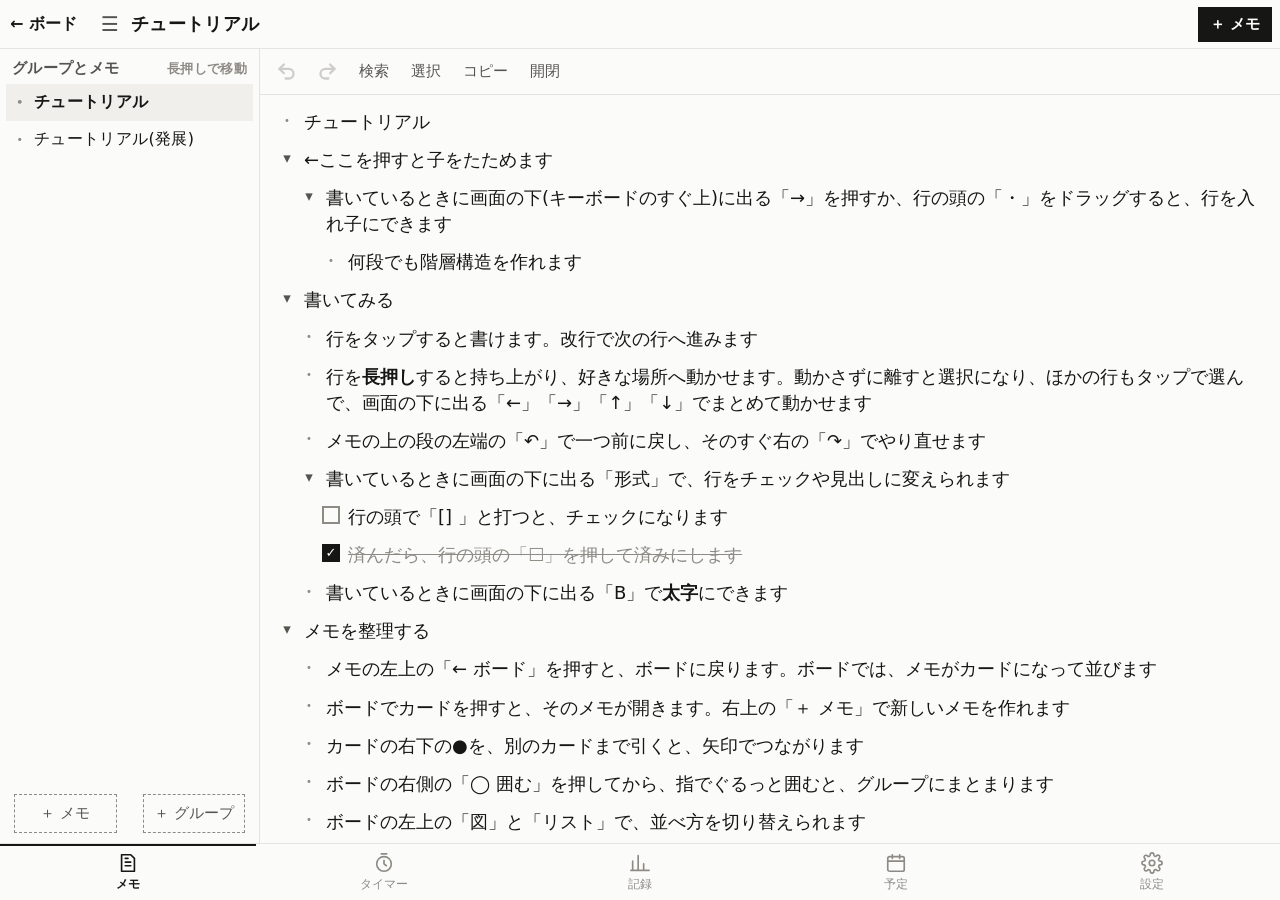
==== commit 3fc3faa8: "ボードをメモの親にし、マインドマップと表題のその場入力を足し、メインボードをやめ、字を大きくする - 下の「メモ」はボードを開き、メモの左上の「← ボード」で戻る。上の作業時間の帯をやめる(同期のログ" ====
--- a/prototype/worklog-memo/index.html
+++ b/prototype/worklog-memo/index.html
@@ -42,7 +42,7 @@
 }
 *{box-sizing:border-box;-webkit-tap-highlight-color:transparent}
 html,body{margin:0;height:100%;background:var(--bg);color:var(--text-primary);
-  font-family:system-ui,-apple-system,"Hiragino Sans","Noto Sans JP","Yu Gothic UI",sans-serif;font-size:16px;
+  font-family:system-ui,-apple-system,"Hiragino Sans","Noto Sans JP","Yu Gothic UI",sans-serif;font-size:18px;
   font-feature-settings:"palt";letter-spacing:.02em;-webkit-font-smoothing:antialiased}
 /* 書く所(メモの本文・入力欄)は字詰めをせず、重ねて描く書式の層と字の位置をそろえる */
 textarea,input,.outline,.memobody{font-feature-settings:normal;letter-spacing:normal}
@@ -57,29 +57,29 @@
 @media (min-width:900px){#timerScroll,#logScroll,#planScroll,#prefsScroll{padding-left:max(14px,calc((100% - 860px) / 2));padding-right:max(14px,calc((100% - 860px) / 2))}}
 @media (min-width:1200px){#prefsScroll{display:grid;grid-template-columns:1fr 1fr;column-gap:16px;align-content:start;align-items:start;padding-left:max(14px,calc((100% - 1180px) / 2));padding-right:max(14px,calc((100% - 1180px) / 2))}}
 /* 設定:区切りの見出し、左に名前と説明・右に操作の行、入り切りのスイッチ */
-.psec-h{margin:32px 0 4px;font-size:20px;font-weight:700;letter-spacing:.04em;color:var(--text-primary)}
+.psec-h{margin:32px 0 4px;font-size:22px;font-weight:700;letter-spacing:.04em;color:var(--text-primary)}
 .psec:first-child .psec-h{margin-top:4px}
 .card.pcard{padding:0;margin-bottom:18px}
-.pcard>h3{margin:0;padding:14px 0 4px;font-size:12px;font-weight:600;letter-spacing:.12em;color:var(--text-muted)}
+.pcard>h3{margin:0;padding:14px 0 4px;font-size:13px;font-weight:600;letter-spacing:.12em;color:var(--text-muted)}
 .prow,.pcard .row{display:flex;align-items:center;gap:12px;padding:12px 0;min-height:52px;border:0;border-top:1px solid var(--line)}
 .pcard>.prow:first-child,.pcard>h3+.prow,.pcard>h3+.row,.pcard>h3+p.pnote{border-top:0}
-.prow .lbl{flex:1;min-width:0;font-size:15px}
-.prow .lbl small{display:block;margin-top:3px;font-size:12px;line-height:1.55;color:var(--text-muted)}
+.prow .lbl{flex:1;min-width:0;font-size:17px}
+.prow .lbl small{display:block;margin-top:3px;font-size:13px;line-height:1.55;color:var(--text-muted)}
 .prow.pcol{flex-direction:column;align-items:stretch;gap:8px}
-.prow .btn{flex:none;padding:8px 14px;font-size:14px}
+.prow .btn{flex:none;padding:8px 14px;font-size:16px}
 .prow .seg{flex:none}
-.pval{font-weight:600;font-size:14px;text-align:right}
-.pmuted{color:var(--text-muted);font-weight:400;font-size:12px}
-.pselect{flex:none;width:auto;max-width:10em;padding:7px 8px;font-size:13px}
-.pnote{margin:0;padding:10px 0 4px;font-size:12px;line-height:1.65;color:var(--text-muted);border-top:1px solid var(--line)}
+.pval{font-weight:600;font-size:16px;text-align:right}
+.pmuted{color:var(--text-muted);font-weight:400;font-size:13px}
+.pselect{flex:none;width:auto;max-width:10em;padding:7px 8px;font-size:15px}
+.pnote{margin:0;padding:10px 0 4px;font-size:13px;line-height:1.65;color:var(--text-muted);border-top:1px solid var(--line)}
 .wtrow .inp{flex:1;min-width:0;padding:7px 10px}
 .wtrow .mini{flex:none}
 .wtrow .mini:disabled{opacity:.3}
 .ptpl{border-top:1px solid var(--line)}
 .ptpl>summary{display:flex;align-items:center;gap:12px;padding:12px 0;min-height:52px;cursor:pointer;list-style:none}
 .ptpl>summary::-webkit-details-marker{display:none}
-.ptpl>summary .lbl{flex:1;font-size:15px}
-.ptpl>summary::after{content:"›";font-size:18px;color:var(--text-muted);transition:transform .15s}
+.ptpl>summary .lbl{flex:1;font-size:17px}
+.ptpl>summary::after{content:"›";font-size:20px;color:var(--text-muted);transition:transform .15s}
 .ptpl[open]>summary::after{transform:rotate(90deg)}
 .ptpl-ed{padding:0 0 14px}
 input.sw{appearance:none;-webkit-appearance:none;flex:none;width:46px;height:26px;margin:0;border-radius:13px;background:var(--line);border:0;position:relative;cursor:pointer;transition:background .2s}
@@ -92,17 +92,17 @@
 /* 予定のページ:予定・収支・長期計画 */
 .seg.plantabs{display:flex;margin-bottom:10px}
 .plantabs button{flex:1}
-.money-tiles .v{font-size:16px}
-.mrow{display:flex;align-items:center;gap:8px;width:100%;padding:9px 0;border-bottom:1px solid var(--line);text-align:left;font-size:14px}
+.money-tiles .v{font-size:18px}
+.mrow{display:flex;align-items:center;gap:8px;width:100%;padding:9px 0;border-bottom:1px solid var(--line);text-align:left;font-size:16px}
 .mrow .grow{flex:1;min-width:0}
 .mrow .amt{font-variant-numeric:tabular-nums;font-weight:700;white-space:nowrap}
 .mrow .amt.in{color:var(--accent)}
 .goal{background:none;border:0;border-bottom:1px solid var(--line);border-radius:0;padding:14px 0;margin:0;cursor:pointer}
-.goal h4{margin:0;font-size:15px}
+.goal h4{margin:0;font-size:17px}
 .goal.done h4{color:var(--text-muted);text-decoration:line-through}
 .gbar{height:8px;border-radius:0;background:var(--surface-2);overflow:hidden;margin:8px 0 6px}
 .gbar i{display:block;height:100%;background:var(--tc);border-radius:0}
-.gms{display:flex;align-items:center;gap:8px;width:100%;padding:6px 0;text-align:left;font-size:13px}
+.gms{display:flex;align-items:center;gap:8px;width:100%;padding:6px 0;text-align:left;font-size:15px}
 .gms .chkbox{flex:none}
 .gms .chkbox.on{background:var(--accent);border-color:var(--accent);color:var(--accent-ink)}
 .gms.done .t{color:var(--text-muted);text-decoration:line-through}
@@ -124,8 +124,8 @@
 .bcard.bcard.bs-sq{border-radius:0}
 .bcard.bcard.bs-round{border-radius:24px}
 .cmt{padding:9px 0;border-bottom:1px solid var(--line)}
-.cmt .tx{white-space:pre-wrap;word-break:break-word;font-size:14px;line-height:1.6}
-.bctl button[data-z="arrange"]{font-size:13px;font-weight:600}
+.cmt .tx{white-space:pre-wrap;word-break:break-word;font-size:16px;line-height:1.6}
+.bctl button[data-z="arrange"]{font-size:15px;font-weight:600}
 
 .bcard.bcard.bs-diamond{background:none;border-color:transparent;box-shadow:none;padding:30px 46px;text-align:center;isolation:isolate}
 .bcard.bs-diamond::before,.bcard.bs-diamond::after{content:"";position:absolute;z-index:-1;clip-path:polygon(50% 0,100% 50%,50% 100%,0 50%)}
@@ -139,18 +139,18 @@
 /* 編集モード */
 nav.bottom{overflow-x:auto;scrollbar-width:none}
 nav.bottom button{min-width:58px;position:relative}
-nav.bottom .nav-ic{font-size:19px;line-height:22px;height:22px}
-.editbar{display:none;align-items:center;gap:6px;flex-wrap:wrap;padding:7px 10px;background:color-mix(in srgb,var(--accent) 14%,var(--surface-1));border-top:1px solid var(--accent);font-size:12px}
+nav.bottom .nav-ic{font-size:21px;line-height:22px;height:22px}
+.editbar{display:none;align-items:center;gap:6px;flex-wrap:wrap;padding:7px 10px;background:color-mix(in srgb,var(--accent) 14%,var(--surface-1));border-top:1px solid var(--accent);font-size:13px}
 body.layoutedit .editbar{display:flex}
 body.layoutedit nav.bottom button,body.layoutedit #planTabs button{touch-action:none;cursor:grab}
 body.layoutedit nav.bottom{outline:2px dashed var(--accent);outline-offset:-2px}
-.nav-x{position:absolute;top:1px;right:3px;width:19px;height:19px;border-radius:0;background:var(--danger);color:#fff;font-size:12px;line-height:19px;text-align:center;font-weight:700}
+.nav-x{position:absolute;top:1px;right:3px;width:19px;height:19px;border-radius:0;background:var(--danger);color:#fff;font-size:13px;line-height:19px;text-align:center;font-weight:700}
 #planTabs button{position:relative}
 .tab-dragging{opacity:.55}
 body.custompage .fb-title{padding-left:14px}
 body.custompage #sideBtn,body.custompage #fileBar,body.custompage #newMemo,body.custompage #linkbar,body.custompage .side,body.custompage .side-scrim{display:none!important}
 
-.droptrash{position:fixed;left:50%;transform:translateX(-50%);width:min(78vw,340px);height:56px;display:none;align-items:center;justify-content:center;gap:6px;border-radius:0;border:2px dashed var(--danger);background:color-mix(in srgb,var(--danger) 12%,var(--surface-1));color:var(--danger);font-size:14px;font-weight:700;z-index:18;pointer-events:none}
+.droptrash{position:fixed;left:50%;transform:translateX(-50%);width:min(78vw,340px);height:56px;display:none;align-items:center;justify-content:center;gap:6px;border-radius:0;border:2px dashed var(--danger);background:color-mix(in srgb,var(--danger) 12%,var(--surface-1));color:var(--danger);font-size:16px;font-weight:700;z-index:18;pointer-events:none}
 .droptrash.on{display:flex}
 .droptrash.hot{background:var(--danger);color:#fff;border-style:solid}
 .droptrash.warn{border-color:#c98500;background:color-mix(in srgb,#eda100 22%,var(--surface-1));color:var(--text-primary)}
@@ -158,12 +158,13 @@
 
 /* nav */
 nav.bottom{display:flex;border-top:1px solid var(--line);background:var(--bg);padding-bottom:var(--safe-b)}
-nav.bottom button{flex:1;padding:8px 0 7px;display:flex;flex-direction:column;align-items:center;gap:2px;font-size:11px;color:var(--text-muted)}
+nav.bottom button{flex:1;padding:8px 0 7px;display:flex;flex-direction:column;align-items:center;gap:2px;font-size:12px;color:var(--text-muted)}
 nav.bottom button svg{width:22px;height:22px;stroke:currentColor;fill:none;stroke-width:1.8;stroke-linecap:round;stroke-linejoin:round}
 nav.bottom button.on{color:var(--text-primary);font-weight:700;box-shadow:inset 0 2px 0 var(--accent)}
-.livebar{font-size:11px;color:var(--text-muted);text-align:center;padding:4px 0;background:var(--bg);border-bottom:1px solid var(--line);letter-spacing:.06em}
+.livebar{display:none;font-size:12px;color:var(--text-muted);text-align:center;padding:4px 0;background:var(--bg);border-bottom:1px solid var(--line);letter-spacing:.06em}
+.livebar.need{display:block}
 .livebar b{color:var(--text-primary);font-variant-numeric:tabular-nums}
-.syncchip{margin-left:8px;font:inherit;font-size:11px;font-weight:700;color:var(--accent);background:none;border:1px solid var(--accent);border-radius:0;padding:0 8px;cursor:pointer}
+.syncchip{margin-left:8px;font:inherit;font-size:12px;font-weight:700;color:var(--accent);background:none;border:1px solid var(--accent);border-radius:0;padding:0 8px;cursor:pointer}
 
 /* memo */
 .tabs{background:var(--surface-1);border-bottom:1px solid var(--line)}
@@ -171,55 +172,55 @@
 .tabs.closed{display:none}
 .node{display:flex;align-items:center;min-height:38px;padding-right:8px}
 .node.sel{background:var(--surface-2)}
-.node .tw{flex:none;width:30px;height:34px;font-size:14px;color:var(--text-secondary)}
-.node .tw.leaf{color:var(--text-muted);font-size:10px}
-.node .nm{flex:1;min-width:0;text-align:left;padding:7px 4px;font-size:15px;white-space:nowrap;overflow:hidden;text-overflow:ellipsis}
+.node .tw{flex:none;width:30px;height:34px;font-size:16px;color:var(--text-secondary)}
+.node .tw.leaf{color:var(--text-muted);font-size:11px}
+.node .nm{flex:1;min-width:0;text-align:left;padding:7px 4px;font-size:17px;white-space:nowrap;overflow:hidden;text-overflow:ellipsis}
 .node.sel .nm{font-weight:700}
-.node .cnt{font-size:11px;color:var(--text-muted);margin-right:6px}
-.node .addc{flex:none;font-size:12px;padding:5px 9px;border-radius:0;border:1px dashed var(--text-muted);color:var(--text-secondary)}
-.addroot{display:block;margin:4px 0 0 12px;font-size:13px;color:var(--text-secondary);padding:6px 4px}
+.node .cnt{font-size:12px;color:var(--text-muted);margin-right:6px}
+.node .addc{flex:none;font-size:13px;padding:5px 9px;border-radius:0;border:1px dashed var(--text-muted);color:var(--text-secondary)}
+.addroot{display:block;margin:4px 0 0 12px;font-size:15px;color:var(--text-secondary);padding:6px 4px}
 .toolbar{display:flex;gap:4px;padding:6px 8px;border-bottom:1px solid var(--line);background:var(--surface-1);align-items:center}
-.tb{white-space:nowrap;flex:none;padding:7px 9px;border-radius:0;font-size:13px;color:var(--text-secondary);display:flex;gap:4px;align-items:center}
+.tb{white-space:nowrap;flex:none;padding:7px 9px;border-radius:0;font-size:15px;color:var(--text-secondary);display:flex;gap:4px;align-items:center}
 .tb:active{background:var(--surface-2)}
 .tb.primary{background:var(--accent);color:var(--accent-ink);font-weight:600}
 .tb.tb-ic{padding:5px 8px;color:var(--text-primary)}
 .tb.tb-ic svg{width:21px;height:21px;fill:none;stroke:currentColor;stroke-width:2.6;stroke-linecap:round;stroke-linejoin:round}
 .tb.tb-ic:disabled{color:var(--text-muted);opacity:.4;cursor:default}
 .spacer{flex:1}
-.saved{white-space:nowrap;font-size:11px;color:var(--text-muted);padding:0 6px}
+.saved{white-space:nowrap;font-size:12px;color:var(--text-muted);padding:0 6px}
 .memohead{padding:8px 14px 0;background:var(--surface-1)}
-.memotitle{width:100%;border:0;background:none;font-size:20px;font-weight:700;padding:4px 0;outline:none}
-.crumb{font-size:11px;color:var(--text-muted);min-height:14px}
+.memotitle{width:100%;border:0;background:none;font-size:22px;font-weight:700;padding:4px 0;outline:none}
+.crumb{font-size:12px;color:var(--text-muted);min-height:14px}
 .metas{display:flex;flex-wrap:wrap;gap:6px;padding:4px 0 8px}
-.mini{font-size:12px;padding:4px 10px;border-radius:0;background:none;border:1px solid var(--line);color:var(--text-secondary)}
+.mini{font-size:13px;padding:4px 10px;border-radius:0;background:none;border:1px solid var(--line);color:var(--text-secondary)}
 .mini.tag::before{content:"#"}
 .mini.link::before{content:"↔ "}
 .memobody{flex:1;min-height:0;width:100%;border:0;resize:none;outline:none;background:var(--surface-1);
-  padding:10px 14px 40px;line-height:1.75;font-size:16px}
+  padding:10px 14px 40px;line-height:1.75;font-size:18px}
 
 /* outline */
 .outline{flex:1;min-height:0;overflow:auto;background:var(--surface-1);padding:8px 8px 120px 16px}
 .ol-row{position:relative;display:flex;align-items:flex-start;padding-left:calc(var(--d) * 22px);border-radius:0}
 .ol-row.cur .ol-t{background:var(--surface-2)}
-.bul{flex:none;width:22px;height:34px;font-size:13px;color:var(--text-secondary);display:flex;align-items:center;justify-content:center;padding:0}
-.bul.leaf{font-size:9px;color:var(--text-muted)}
+.bul{flex:none;width:22px;height:34px;font-size:15px;color:var(--text-secondary);display:flex;align-items:center;justify-content:center;padding:0}
+.bul.leaf{font-size:10px;color:var(--text-muted)}
 .ol-main{flex:1;min-width:0}
 .ol-t{display:block;width:100%;border:0;outline:none;resize:none;background:none;padding:6px 6px;border-radius:0;
-  font-size:16px;line-height:1.45;overflow:hidden;field-sizing:content;min-height:34px}
-.ol-v{display:block;width:100%;padding:6px 6px;border-radius:0;font-size:16px;line-height:1.45;min-height:34px;
+  font-size:18px;line-height:1.45;overflow:hidden;field-sizing:content;min-height:34px}
+.ol-v{display:block;width:100%;padding:6px 6px;border-radius:0;font-size:18px;line-height:1.45;min-height:34px;
   white-space:pre-wrap;overflow-wrap:anywhere;cursor:text;-webkit-user-select:none;user-select:none;-webkit-touch-callout:none}
 .ol-v:empty::before{content:attr(data-ph);color:var(--text-muted)}
 .ol-row.cur .ol-v{background:var(--surface-2)}
 .ol-row.pressing .ol-v{background:var(--surface-2);transition:background .35s}
-.foldcnt{font-size:11px;color:var(--text-muted);padding:0 6px 4px}
+.foldcnt{font-size:12px;color:var(--text-muted);padding:0 6px 4px}
 .ol-rel{display:flex;flex-wrap:wrap;gap:4px;padding:0 6px 6px}
-.ol-crumb{font-size:12px;color:var(--text-muted);padding:2px 6px}
-.ol-crumb button{color:var(--accent);font-size:12px;padding:2px 0}
-.ol-zoomtitle{font-size:19px;font-weight:700;padding:2px 6px 8px}
+.ol-crumb{font-size:13px;color:var(--text-muted);padding:2px 6px}
+.ol-crumb button{color:var(--accent);font-size:13px;padding:2px 0}
+.ol-zoomtitle{font-size:21px;font-weight:700;padding:2px 6px 8px}
 .oltools{display:none;gap:2px;padding:4px 6px calc(4px + var(--safe-b));border-top:1px solid var(--line);background:var(--surface-1)}
-.oltools button{flex:1;padding:10px 0;font-size:16px;border-radius:0;color:var(--text-primary)}
+.oltools button{flex:1;padding:10px 0;font-size:18px;border-radius:0;color:var(--text-primary)}
 .oltools button:active{background:var(--surface-2)}
-.oltools .ot-tpl{flex:1.7;font-size:13px;font-weight:600;color:var(--accent)}
+.oltools .ot-tpl{flex:1.7;font-size:15px;font-weight:600;color:var(--accent)}
 body.editing .oltools{display:flex}
 body.editing.kb nav.bottom{display:none}
 
@@ -231,22 +232,22 @@
 .ol-row.moved .ol-t{background:color-mix(in srgb,var(--accent) 18%,transparent);transition:background .6s}
 .dropline{position:fixed;height:3px;background:var(--accent);border-radius:0;pointer-events:none;z-index:40;display:none}
 .dragghost{position:fixed;display:none;pointer-events:none;z-index:41;background:var(--surface-1);border:1px solid var(--line);
-  box-shadow:0 4px 14px #0003;border-radius:0;padding:6px 10px;font-size:14px;max-width:60vw;white-space:nowrap;overflow:hidden;text-overflow:ellipsis}
+  box-shadow:0 4px 14px #0003;border-radius:0;padding:6px 10px;font-size:16px;max-width:60vw;white-space:nowrap;overflow:hidden;text-overflow:ellipsis}
 body.dragging{-webkit-user-select:none;user-select:none;cursor:grabbing}
 
 .tplbox{border-top:1px solid var(--line);padding:12px 0 4px;margin-top:10px}
 
 /* files */
 .filebar{display:flex;align-items:center;gap:6px;background:var(--surface-1);border-bottom:1px solid var(--line);padding-right:8px}
-.fb-open{flex:1;min-width:0;display:flex;align-items:center;gap:6px;padding:9px 6px 9px 10px;text-align:left;font-size:15px}
+.fb-open{flex:1;min-width:0;display:flex;align-items:center;gap:6px;padding:9px 6px 9px 10px;text-align:left;font-size:17px}
 .fb-open b{overflow:hidden;text-overflow:ellipsis;white-space:nowrap}
-.fb-title{flex:1;min-width:0;overflow:hidden;text-overflow:ellipsis;white-space:nowrap;font-size:16px;font-weight:700;padding:12px 4px}
-.fb-boardbtn{flex:none;font-size:13px;font-weight:600;padding:7px 12px;border-radius:0;border:1px solid var(--line);color:var(--text-primary);background:none;white-space:nowrap}
-.fb-new{flex:none;font-size:13px;font-weight:600;padding:8px 12px;border-radius:0;background:var(--accent);color:var(--accent-ink);white-space:nowrap}
-.fb-ic{color:var(--text-secondary);font-size:17px}
-.fb-board{color:var(--accent);font-weight:600;font-size:14px;white-space:nowrap}
+.fb-title{flex:1;min-width:0;overflow:hidden;text-overflow:ellipsis;white-space:nowrap;font-size:18px;font-weight:700;padding:12px 4px}
+.fb-boardbtn{flex:none;font-size:15px;font-weight:600;padding:7px 12px;border-radius:0;border:1px solid var(--line);color:var(--text-primary);background:none;white-space:nowrap}
+.fb-new{flex:none;font-size:15px;font-weight:600;padding:8px 12px;border-radius:0;background:var(--accent);color:var(--accent-ink);white-space:nowrap}
+.fb-ic{color:var(--text-secondary);font-size:19px}
+.fb-board{color:var(--accent);font-weight:600;font-size:16px;white-space:nowrap}
 .fb-sep{color:var(--text-muted)}
-.fb-cv{color:var(--text-muted);font-size:12px;margin-left:auto}
+.fb-cv{color:var(--text-muted);font-size:13px;margin-left:auto}
 
 /* board */
 .board{position:relative;flex:1;min-height:0;overflow:hidden;touch-action:none;-webkit-user-select:none;user-select:none;
@@ -256,7 +257,7 @@
 .edge{stroke:var(--text-secondary);stroke-width:1.8;fill:none}
 .edge.tmp{stroke:var(--accent);stroke-dasharray:5 4}
 .edge-hit{stroke:transparent;stroke-width:24;fill:none;pointer-events:stroke}
-.edge-label{font-size:12px;fill:var(--text-secondary);paint-order:stroke;stroke:var(--bg);stroke-width:4px;pointer-events:all}
+.edge-label{font-size:13px;fill:var(--text-secondary);paint-order:stroke;stroke:var(--bg);stroke-width:4px;pointer-events:all}
 .bcard{position:absolute;background:var(--surface-1);border:1px solid var(--line);border-radius:0;padding:9px 14px 8px 12px;box-shadow:0 1px 3px #0001}
 .bcard.cur{border-color:var(--accent);border-width:1.5px}
 .bcard.moving{box-shadow:0 8px 20px #0003;z-index:2}
@@ -281,7 +282,7 @@
 .c-blue{background:color-mix(in srgb,#2a78d6 15%,var(--surface-1));border-color:color-mix(in srgb,#2a78d6 45%,var(--line));--cf:color-mix(in srgb,#2a78d6 15%,var(--surface-1));--cb:color-mix(in srgb,#2a78d6 45%,var(--line))}
 .c-purple{background:color-mix(in srgb,#6250d6 15%,var(--surface-1));border-color:color-mix(in srgb,#6250d6 45%,var(--line));--cf:color-mix(in srgb,#6250d6 15%,var(--surface-1));--cb:color-mix(in srgb,#6250d6 45%,var(--line))}
 .bctl{position:absolute;right:12px;top:50%;transform:translateY(-50%);display:flex;flex-direction:column;align-items:stretch;gap:6px} /* 右の端に縦に並べる */
-.bctl .lasso-btn{font-size:13px;font-weight:700;color:var(--accent)}
+.bctl .lasso-btn{font-size:15px;font-weight:700;color:var(--accent)}
 .bctl .lasso-btn.on{background:var(--accent);color:var(--accent-ink)}
 .board.lassoing{cursor:crosshair}
 .lasso{fill:color-mix(in srgb,var(--accent) 8%,transparent);stroke:var(--accent);stroke-width:2.5;stroke-dasharray:6 5;stroke-linejoin:round}
@@ -299,12 +300,25 @@
 .gl-h{position:absolute;right:4px;top:50%;margin-top:-8px;width:16px;height:16px;border-radius:0;border:2px solid var(--accent);background:var(--surface-1)}
 .gl-h::before{content:"";position:absolute;inset:-10px}
 .gl-h::after{content:"";position:absolute;left:3px;top:3px;width:6px;height:6px;border-radius:0;background:var(--accent)}
-.bctl button{min-width:42px;height:42px;padding:0 10px;border-radius:0;background:var(--surface-1);border:1px solid var(--line);font-size:18px;box-shadow:0 1px 3px #0002}
-.bctl button[data-z="fit"]{font-size:13px;font-weight:600}
-.bhint{position:absolute;left:12px;right:96px;bottom:12px;font-size:11.5px;line-height:1.55;color:var(--text-secondary);background:var(--surface-1);border:1px solid var(--line);border-radius:0;padding:8px 10px;pointer-events:none}
+.bctl button{min-width:42px;height:42px;padding:0 10px;border-radius:0;background:var(--surface-1);border:1px solid var(--line);font-size:20px;box-shadow:0 1px 3px #0002}
+.bctl button[data-z="fit"]{font-size:15px;font-weight:600}
+.bctl button[data-z="mind"]{font-size:15px;font-weight:600}
+.bctl button[data-z="mind"].on{background:var(--accent);color:var(--accent-ink);border-color:var(--accent)}
+/* マインドマップ:カードの右に、つながったメモを足す＋ */
+.bc-add{display:none;position:absolute;right:-16px;top:50%;transform:translateY(-50%);width:30px;height:30px;border-radius:50%;background:var(--accent);color:var(--accent-ink);font-size:20px;line-height:28px;text-align:center;padding:0;z-index:2;box-shadow:0 1px 4px #0003}
+.board.mindmap .bc-add{display:block}
+.mindnote{font-size:13px;line-height:1.6;padding:6px 14px;background:var(--surface-2);border-bottom:1px solid var(--line);color:var(--text-secondary)}
+.stylebar{display:flex;flex-wrap:wrap;align-items:center;gap:6px 10px;padding:8px 12px;background:var(--surface-1);border-bottom:1px solid var(--line);font-size:13px}
+.stylebar .sb-l{color:var(--text-muted);font-size:12px}
+.stylebar .sw2{width:24px;height:24px}
+.stylebar .sb-b{padding:4px 8px;border:1px solid var(--line);font-size:13px;background:none}
+.stylebar .sb-b.on{border-color:var(--text-primary);font-weight:700}
+.bc-edit{width:100%;border:0;border-bottom:2px solid var(--accent);background:none;font:inherit;font-weight:700;padding:2px 0;outline:none;color:var(--text-primary)}
+.board.mindmap .bcard .bc-h{bottom:-11px}
+.bhint{position:absolute;left:12px;right:96px;bottom:12px;font-size:12px;line-height:1.7;color:var(--text-secondary);background:var(--surface-1);border:1px solid var(--line);border-radius:0;padding:8px 10px;pointer-events:none}
 @media (max-width:420px){.bhint{right:88px}.bctl button{min-width:38px;padding:0 8px}}
 .swatches{display:flex;gap:8px;flex-wrap:wrap}
-.sw2{width:38px;height:38px;border-radius:0;border:1.5px solid var(--line);background:var(--surface-1);font-size:10px;color:var(--text-muted)}
+.sw2{width:38px;height:38px;border-radius:0;border:1.5px solid var(--line);background:var(--surface-1);font-size:11px;color:var(--text-muted)}
 .sw2.on{outline:2.5px solid var(--accent);outline-offset:2px}
 .sw2.c-red{background:#e34948}.sw2.c-orange{background:#eb6834}.sw2.c-yellow{background:#d99400}.sw2.c-green{background:#1baf7a}.sw2.c-blue{background:#2a78d6}.sw2.c-purple{background:#6250d6}
 .sw2[class*=" c-"]{border-color:transparent}
@@ -321,7 +335,7 @@
 .cc-prev{flex:none;width:32px;height:32px;border-radius:0;border:1px solid var(--line)}
 
 /* side tree */
-.fb-side{flex:none;padding:8px 2px 8px 12px;font-size:18px;color:var(--text-secondary)}
+.fb-side{flex:none;padding:8px 2px 8px 12px;font-size:20px;color:var(--text-secondary)}
 .memo-body{flex:1;min-height:0;display:flex;position:relative}
 .memo-main{flex:1;min-width:0;display:flex;flex-direction:column}
 .side{display:none;flex-direction:column;background:var(--surface-1);border-right:1px solid var(--line);width:min(78vw,300px)}
@@ -329,15 +343,15 @@
 .side-scrim{display:none;position:absolute;inset:0;background:#0004;z-index:11}
 @media (max-width:719px){.side{position:absolute;left:0;top:0;bottom:0;z-index:12;box-shadow:4px 0 16px #0003}body.side-open .side-scrim{display:block}}
 @media (min-width:720px){.side{width:260px;flex:none}}
-.side-h{display:flex;justify-content:space-between;align-items:baseline;padding:10px 12px 6px;font-weight:700;font-size:13px;color:var(--text-secondary)}
+.side-h{display:flex;justify-content:space-between;align-items:baseline;padding:10px 12px 6px;font-weight:700;font-size:15px;color:var(--text-secondary)}
 .side-list{flex:1;min-height:0;overflow:auto;padding:0 6px 10px}
-.srow{display:flex;align-items:center;gap:4px;padding:8px 6px 8px calc(4px + var(--d) * 16px);border-radius:0;font-size:14px;cursor:pointer;-webkit-user-select:none;user-select:none;-webkit-touch-callout:none}
+.srow{display:flex;align-items:center;gap:4px;padding:8px 6px 8px calc(4px + var(--d) * 16px);border-radius:0;font-size:16px;cursor:pointer;-webkit-user-select:none;user-select:none;-webkit-touch-callout:none}
 .srow.sg{font-weight:700;box-shadow:inset 3px 0 0 var(--gc)}
 .srow.sm.cur{background:var(--surface-2);font-weight:700}
-.s-fold{width:20px;flex:none;color:var(--text-secondary);font-size:12px;padding:0}
-.s-dot{width:20px;flex:none;text-align:center;color:var(--text-muted);font-size:10px}
+.s-fold{width:20px;flex:none;color:var(--text-secondary);font-size:13px;padding:0}
+.s-dot{width:20px;flex:none;text-align:center;color:var(--text-muted);font-size:11px}
 .s-name{flex:1;min-width:0;overflow:hidden;text-overflow:ellipsis;white-space:nowrap}
-.s-k{font-size:11px;color:var(--text-muted);font-weight:600}
+.s-k{font-size:12px;color:var(--text-muted);font-weight:600}
 .srow.pressing{background:var(--surface-2);transition:background .35s}
 .srow.dragging{opacity:.3}
 .srow.drop{outline:2px solid var(--accent);outline-offset:-2px}
@@ -346,31 +360,31 @@
 .bl-top{position:sticky;top:-8px;background:var(--bg);z-index:1;padding-top:2px;margin-bottom:10px}
 .bl-h{display:flex;align-items:center;gap:8px;padding:2px 2px 8px}
 .bl-tabs{display:flex;overflow-x:auto;scrollbar-width:none;border-bottom:1px solid var(--line)}
-.bl-tab{flex:none;padding:9px 14px 8px;font-size:14px;color:var(--text-secondary);border-bottom:2px solid transparent;margin-bottom:-1px;white-space:nowrap}
+.bl-tab{flex:none;padding:9px 14px 8px;font-size:16px;color:var(--text-secondary);border-bottom:2px solid transparent;margin-bottom:-1px;white-space:nowrap}
 .bl-tab.on{color:var(--text-primary);font-weight:700;border-bottom-color:var(--accent)}
-.bl-n{font-size:11px;color:var(--text-muted);margin-left:6px;font-weight:400}
+.bl-n{font-size:12px;color:var(--text-muted);margin-left:6px;font-weight:400}
 .bl-gh{display:flex;align-items:center;gap:8px;padding:0 2px 6px}
 .bl-sec{margin:10px 0 4px 10px}
-.bl-sh{display:flex;align-items:center;gap:8px;padding:4px 0 4px 10px;margin-bottom:6px;font-size:13px;font-weight:700;color:var(--text-secondary);border-left:3px solid var(--gc,var(--line))}
-.bl-none{font-size:12px;color:var(--text-muted);padding:2px 10px 6px}
-.bl-path{font-size:13px;font-weight:700;min-width:0;overflow:hidden;text-overflow:ellipsis;white-space:nowrap}
+.bl-sh{display:flex;align-items:center;gap:8px;padding:4px 0 4px 10px;margin-bottom:6px;font-size:15px;font-weight:700;color:var(--text-secondary);border-left:3px solid var(--gc,var(--line))}
+.bl-none{font-size:13px;color:var(--text-muted);padding:2px 10px 6px}
+.bl-path{font-size:15px;font-weight:700;min-width:0;overflow:hidden;text-overflow:ellipsis;white-space:nowrap}
 .bl-row{display:flex;align-items:center;gap:10px;padding:12px 2px;margin:0;background:none;border:0;border-bottom:1px solid var(--line);border-radius:0;cursor:pointer}
 .bl-row.cur{box-shadow:inset 3px 0 0 var(--accent);padding-left:12px}
 .bl-row .grow{flex:1;min-width:0;display:flex;flex-direction:column;gap:2px}
-.bl-row b{font-size:15px;overflow:hidden;text-overflow:ellipsis;white-space:nowrap}
-.bl-sub{font-size:12px;color:var(--text-muted);overflow:hidden;text-overflow:ellipsis;white-space:nowrap}
-.bl-ic{flex:none;width:22px;text-align:center;font-size:16px;color:var(--text-secondary)}
-.bl-go{flex:none;font-size:20px;color:var(--text-muted)}
-.bl-more{flex:none;padding:2px 8px;font-size:18px;color:var(--text-muted);background:none;border:0}
+.bl-row b{font-size:17px;overflow:hidden;text-overflow:ellipsis;white-space:nowrap}
+.bl-sub{font-size:13px;color:var(--text-muted);overflow:hidden;text-overflow:ellipsis;white-space:nowrap}
+.bl-ic{flex:none;width:22px;text-align:center;font-size:18px;color:var(--text-secondary)}
+.bl-go{flex:none;font-size:22px;color:var(--text-muted)}
+.bl-more{flex:none;padding:2px 8px;font-size:20px;color:var(--text-muted);background:none;border:0}
 #v-board.listmode.listboards .bbar{display:none}
-.side-new{margin:6px 10px 10px;padding:9px;border-radius:0;border:1px dashed var(--text-muted);color:var(--text-secondary);font-size:13px}
+.side-new{margin:6px 10px 10px;padding:9px;border-radius:0;border:1px dashed var(--text-muted);color:var(--text-secondary);font-size:15px}
 
 /* board list mode */
 .bmode{margin-left:4px}
-.bmode button{padding:6px 14px;font-size:14px}
+.bmode button{padding:6px 14px;font-size:16px}
 .bbar{display:flex;align-items:center;gap:6px;padding:6px 10px;overflow-x:auto;scrollbar-width:none;border-bottom:1px solid var(--line);background:var(--surface-1)}
 .bbar::-webkit-scrollbar{display:none}
-.bchip{flex:none;padding:5px 12px;border-radius:0;font-size:13px;color:var(--text-secondary);background:var(--surface-2);white-space:nowrap;max-width:12em;overflow:hidden;text-overflow:ellipsis}
+.bchip{flex:none;padding:5px 12px;border-radius:0;font-size:15px;color:var(--text-secondary);background:var(--surface-2);white-space:nowrap;max-width:12em;overflow:hidden;text-overflow:ellipsis}
 .bchip.on{background:var(--text-primary);color:var(--surface-1);font-weight:700}
 .bchip .bc-dd{font-size:10px;opacity:.8}
 .bchip.add{background:none;border:1px dashed var(--text-muted)}
@@ -387,9 +401,9 @@
 #v-board.listmode .blist{display:block}
 .s-body{flex:1;min-width:0}
 .s-line{display:flex;align-items:center;gap:6px}
-.s-pv{font-size:12px;color:var(--text-secondary);overflow:hidden;text-overflow:ellipsis;white-space:nowrap;font-weight:400;margin-top:1px}
-.s-links{font-size:11.5px;color:var(--accent);overflow:hidden;text-overflow:ellipsis;white-space:nowrap;font-weight:500;margin-top:2px}
-.s-more{flex:none;padding:4px 10px;border-radius:0;color:var(--text-secondary);font-size:16px}
+.s-pv{font-size:13px;color:var(--text-secondary);overflow:hidden;text-overflow:ellipsis;white-space:nowrap;font-weight:400;margin-top:1px}
+.s-links{font-size:13px;color:var(--accent);overflow:hidden;text-overflow:ellipsis;white-space:nowrap;font-weight:500;margin-top:2px}
+.s-more{flex:none;padding:4px 10px;border-radius:0;color:var(--text-secondary);font-size:18px}
 .blist .srow{padding-top:10px;padding-bottom:10px;border:1px solid transparent;margin-bottom:2px;background:var(--surface-1);border-color:var(--line)}
 .blist .srow.sg{background:transparent;border-color:transparent}
 .blist .srow.sm.cur{outline:1.5px solid var(--accent)}
@@ -402,10 +416,10 @@
 .linkbar{display:none;gap:6px;overflow-x:auto;padding:6px 10px;border-bottom:1px solid var(--line);background:var(--surface-1);scrollbar-width:none}
 .linkbar::-webkit-scrollbar{display:none}
 .linkbar.on{display:flex}
-.lchip{flex:none;display:flex;align-items:center;gap:4px;padding:5px 11px;border-radius:0;font-size:13px;font-weight:600;white-space:nowrap;max-width:15em;
+.lchip{flex:none;display:flex;align-items:center;gap:4px;padding:5px 11px;border-radius:0;font-size:15px;font-weight:600;white-space:nowrap;max-width:15em;
   background:color-mix(in srgb,var(--accent) 10%,var(--surface-1));color:var(--accent);border:1px solid color-mix(in srgb,var(--accent) 35%,var(--line))}
 .lchip span.n{overflow:hidden;text-overflow:ellipsis}
-.lchip .lb{font-weight:400;color:var(--text-secondary);font-size:11px}
+.lchip .lb{font-weight:400;color:var(--text-secondary);font-size:12px}
 .lchip.in{background:var(--surface-2);color:var(--text-primary);border-color:var(--line)}
 .lchip.via{background:transparent;color:var(--text-secondary);border-style:dashed;font-weight:500}
 .lchip.back{background:var(--text-primary);color:var(--surface-1);border-color:var(--text-primary)}
@@ -415,29 +429,29 @@
 .focusnote{border:1.5px solid color-mix(in srgb,var(--danger) 45%,var(--line));background:color-mix(in srgb,var(--danger) 6%,var(--surface-1))}
 
 .autov{width:7.5em;text-align:right;display:flex;justify-content:flex-end;align-items:center;gap:6px}
-.autov em{font-style:normal;font-size:10px;color:var(--accent);border:1px solid var(--accent);border-radius:0;padding:0 5px}
+.autov em{font-style:normal;font-size:11px;color:var(--accent);border:1px solid var(--accent);border-radius:0;padding:0 5px}
 
 /* item kinds:チェック・番号・タイムライン・見出し・補足・コード */
 .toolbar{overflow-x:auto;scrollbar-width:none}
 .toolbar::-webkit-scrollbar{display:none}
-.oltools .ot-word{font-size:13px;font-weight:600}
+.oltools .ot-word{font-size:15px;font-weight:600}
 .oltools button[hidden],.toolbar .tb[hidden]{display:none}
 .kbmore{display:grid;grid-template-columns:repeat(3,1fr);gap:6px;margin:0 0 10px}
 .lgscroll{overflow-x:auto;margin:8px 0 4px;border-top:1px solid var(--line);border-bottom:1px solid var(--line)}
-.mgprev pre{margin:8px 0 4px;padding:8px 0;font:inherit;font-size:13px;line-height:1.7;white-space:pre-wrap;border-top:1px solid var(--line);border-bottom:1px solid var(--line)}
-.lgscroll table{border-collapse:collapse;font-size:12px}
+.mgprev pre{margin:8px 0 4px;padding:8px 0;font:inherit;font-size:15px;line-height:1.7;white-space:pre-wrap;border-top:1px solid var(--line);border-bottom:1px solid var(--line)}
+.lgscroll table{border-collapse:collapse;font-size:13px}
 .lgscroll th,.lgscroll td{padding:5px 8px;border-left:1px solid var(--line);white-space:nowrap;max-width:14em;overflow:hidden;text-overflow:ellipsis;text-align:left}
 .lgscroll th:first-child,.lgscroll td:first-child{border-left:0}
 .lgscroll th{font-weight:700;border-bottom:1px solid var(--text-primary)}
 .lgscroll tr+tr td{border-top:1px solid var(--line)}
-.kbmore .btn{padding:10px 4px;font-size:13px}
+.kbmore .btn{padding:10px 4px;font-size:15px}
 .oltools .ot-del,.selbar .ot-del{color:var(--danger)}
-.chkbox{display:block;width:18px;height:18px;border-radius:0;border:2px solid var(--text-muted);background:var(--surface-1);color:#fff;font-size:12px;font-weight:800;line-height:14px;text-align:center}
+.chkbox{display:block;width:18px;height:18px;border-radius:0;border:2px solid var(--text-muted);background:var(--surface-1);color:#fff;font-size:13px;font-weight:800;line-height:14px;text-align:center}
 .chkbox.on{background:var(--accent);border-color:var(--accent);color:var(--accent-ink)}
 .ol-row.done .ol-v,.ol-row.done .ol-t{text-decoration:line-through;color:var(--text-muted)}
-.numk{font-size:14px;color:var(--text-secondary);font-variant-numeric:tabular-nums;white-space:nowrap}
+.numk{font-size:16px;color:var(--text-secondary);font-variant-numeric:tabular-nums;white-space:nowrap}
 .ol-row .bul:has(.numk){justify-content:flex-end;padding-right:2px;overflow:visible}
-.gfold{position:absolute;top:9px;left:calc(var(--d) * 22px - 15px);width:15px;height:18px;padding:0;font-size:10px;color:var(--text-muted)}
+.gfold{position:absolute;top:9px;left:calc(var(--d) * 22px - 15px);width:15px;height:18px;padding:0;font-size:11px;color:var(--text-muted)}
 /* タイムライン:点と線は「•」の場所に。続く行どうしは一本の線でつなぎ、端は丸く止める */
 .ol-row.k-time .bul{position:relative;align-self:stretch;height:auto;min-height:34px}
 .ol-row.k-time .bul::before{content:"";position:absolute;left:10px;top:0;bottom:0;width:2.5px;border-radius:0;background:color-mix(in srgb,var(--accent) 40%,var(--line))}
@@ -446,23 +460,23 @@
 .ol-row.k-time.tl-first.tl-last .bul::before{display:none}
 .ol-row.k-time .bul::after{content:"";position:absolute;left:5px;top:7px;width:12px;height:12px;border-radius:0;background:var(--surface-1);border:2.5px solid var(--accent);box-sizing:border-box}
 .ol-row.tlv::after{content:"";position:absolute;left:calc(var(--tld) * 22px + 10px);top:0;bottom:0;width:2.5px;background:color-mix(in srgb,var(--accent) 40%,var(--line))}
-.tl-at{display:inline-block;white-space:nowrap;line-height:1.6;margin:5px 6px 0;padding:1px 8px;border-radius:0;font-size:11.5px;font-weight:700;color:var(--accent);background:color-mix(in srgb,var(--accent) 10%,var(--surface-1));border:1px solid color-mix(in srgb,var(--accent) 30%,var(--line))}
+.tl-at{display:inline-block;white-space:nowrap;line-height:1.6;margin:5px 6px 0;padding:1px 8px;border-radius:0;font-size:13px;font-weight:700;color:var(--accent);background:color-mix(in srgb,var(--accent) 10%,var(--surface-1));border:1px solid color-mix(in srgb,var(--accent) 30%,var(--line))}
 .tl-at.empty{color:var(--text-muted);border-style:dashed;background:none}
-.ol-row.k-head .ol-v,.ol-row.k-head .ol-t{font-size:20px;font-weight:800;line-height:1.35;padding-top:10px}
+.ol-row.k-head .ol-v,.ol-row.k-head .ol-t{font-size:22px;font-weight:800;line-height:1.35;padding-top:10px}
 .ol-row.k-quote .bul{position:relative;align-self:stretch;height:auto;min-height:34px}
 .ol-row.k-quote .bul::before{content:"";position:absolute;left:9px;top:5px;bottom:5px;width:3px;border-radius:0;background:color-mix(in srgb,var(--text-muted) 65%,transparent)}
-.ol-row.k-quote .ol-v,.ol-row.k-quote .ol-t{color:var(--text-secondary);font-size:15px}
-.ol-row.k-code .ol-v,.ol-row.k-code .ol-t{font-family:ui-monospace,SFMono-Regular,Menlo,Consolas,monospace;font-size:13.5px;background:var(--surface-2);border-radius:0}
+.ol-row.k-quote .ol-v,.ol-row.k-quote .ol-t{color:var(--text-secondary);font-size:17px}
+.ol-row.k-code .ol-v,.ol-row.k-code .ol-t{font-family:ui-monospace,SFMono-Regular,Menlo,Consolas,monospace;font-size:15px;background:var(--surface-2);border-radius:0}
 /* ホイール:真ん中の帯に来た値を選ぶ */
 .wheels{position:relative;display:flex;gap:2px;height:180px;margin:6px 0 14px}
 .wheels::before{content:"";position:absolute;left:0;right:0;top:72px;height:36px;border-top:1px solid var(--text-primary);border-bottom:1px solid var(--text-primary);pointer-events:none}
 .wheel{flex:1;min-width:0;height:180px;overflow-y:auto;scroll-snap-type:y mandatory;scrollbar-width:none;padding:72px 0;overscroll-behavior:contain;
   -webkit-mask-image:linear-gradient(transparent,#000 35%,#000 65%,transparent);mask-image:linear-gradient(transparent,#000 35%,#000 65%,transparent)}
 .wheel::-webkit-scrollbar{display:none}
-.wheel>div{height:36px;line-height:36px;text-align:center;scroll-snap-align:center;font-size:16px;color:var(--text-muted);font-variant-numeric:tabular-nums;cursor:pointer;user-select:none}
-.wheel>div.on{color:var(--text-primary);font-weight:700;font-size:18px}
+.wheel>div{height:36px;line-height:36px;text-align:center;scroll-snap-align:center;font-size:18px;color:var(--text-muted);font-variant-numeric:tabular-nums;cursor:pointer;user-select:none}
+.wheel>div.on{color:var(--text-primary);font-weight:700;font-size:20px}
 .kindgrid{display:grid;grid-template-columns:1fr 1fr;gap:8px}
-.kindgrid button{display:flex;align-items:center;gap:8px;padding:12px;border-radius:0;background:var(--surface-2);font-size:15px;text-align:left}
+.kindgrid button{display:flex;align-items:center;gap:8px;padding:12px;border-radius:0;background:var(--surface-2);font-size:17px;text-align:left}
 .kindgrid button.on{outline:2px solid var(--accent)}
 .kindgrid .ki{width:26px;text-align:center;font-weight:800;color:var(--accent)}
 /* 選択モード */
@@ -477,28 +491,28 @@
 body.selecting .selbar{display:flex}
 .sel-row{display:flex;align-items:center;gap:2px}
 .sel-row+.sel-row{border-top:1px solid var(--line)}
-.selbar [data-sel="out"],.selbar [data-sel="in"],.selbar [data-sel="up"],.selbar [data-sel="down"]{font-size:17px;font-weight:400}
+.selbar [data-sel="out"],.selbar [data-sel="in"],.selbar [data-sel="up"],.selbar [data-sel="down"]{font-size:19px;font-weight:400}
 body.selecting .oltools{display:none!important}
-.selbar button{flex:1;padding:10px 0;font-size:14px;font-weight:600;border-radius:0}
-.selbar .sel-n{flex:none;padding:0 8px;font-size:13px;color:var(--text-secondary);font-variant-numeric:tabular-nums}
+.selbar button{flex:1;padding:10px 0;font-size:16px;font-weight:600;border-radius:0}
+.selbar .sel-n{flex:none;padding:0 8px;font-size:15px;color:var(--text-secondary);font-variant-numeric:tabular-nums}
 .selbar .sel-done{color:var(--accent)}
 .snack{position:fixed;left:50%;bottom:calc(132px + var(--safe-b));transform:translateX(-50%);display:none;align-items:center;gap:14px;background:var(--text-primary);color:var(--surface-1);
-  padding:8px 8px 8px 16px;border-radius:0;font-size:14px;z-index:32;box-shadow:0 4px 14px #0004;white-space:nowrap}
+  padding:8px 8px 8px 16px;border-radius:0;font-size:16px;z-index:32;box-shadow:0 4px 14px #0004;white-space:nowrap}
 .snack.on{display:flex}
 .snack button{color:color-mix(in srgb,var(--accent) 70%,#fff);font-weight:700;padding:6px 10px}
 
 /* 作業の種類 */
 .typechips{display:flex;flex-wrap:wrap;gap:6px}
-.tchip{display:flex;align-items:center;gap:6px;padding:7px 12px;border-radius:0;background:none;font-size:14px;border:1px solid var(--line)}
+.tchip{display:flex;align-items:center;gap:6px;padding:7px 12px;border-radius:0;background:none;font-size:16px;border:1px solid var(--line)}
 .tchip i{width:10px;height:10px;border-radius:0;background:var(--tc)}
 .tchip.on{border-color:var(--text-primary);background:none;font-weight:700}
 .tchip.add{background:none;border:1px dashed var(--line);color:var(--text-muted)}
 .tdot{display:inline-block;width:10px;height:10px;border-radius:0;margin-right:6px;vertical-align:middle;background:var(--tc)}
-.tshare{display:flex;align-items:center;gap:8px;padding:6px 0;border-bottom:1px solid var(--line);font-size:13px}
+.tshare{display:flex;align-items:center;gap:8px;padding:6px 0;border-bottom:1px solid var(--line);font-size:15px}
 .tshare:last-child{border-bottom:0}
 .tshare .bar{flex:1;height:8px;border-radius:0;background:var(--surface-2);overflow:hidden}
 .tshare .bar i{display:block;height:100%;background:var(--tc);border-radius:0}
-details.appd>summary{cursor:pointer;font-weight:600;color:var(--text-secondary);font-size:14px;padding:4px 0}
+details.appd>summary{cursor:pointer;font-weight:600;color:var(--text-secondary);font-size:16px;padding:4px 0}
 details.appd[open]>summary{margin-bottom:8px}
 /* メモのリンク [[名前]] */
 .mlink{color:var(--accent);text-decoration:underline;text-decoration-thickness:1.5px;text-underline-offset:3px;cursor:pointer;-webkit-user-select:none;user-select:none}
@@ -517,9 +531,9 @@
 .lchip.wiki,.lchip.wikiin{background:var(--surface-1);border-style:solid}
 .linksug{display:none;gap:6px;overflow-x:auto;padding:6px 8px;border-top:1px solid var(--line);background:var(--surface-2);scrollbar-width:none}
 .linksug.on{display:flex}
-.linksug button{flex:none;padding:6px 12px;border-radius:0;background:var(--surface-1);border:1px solid var(--line);font-size:13.5px;white-space:nowrap;max-width:14em;overflow:hidden;text-overflow:ellipsis}
+.linksug button{flex:none;padding:6px 12px;border-radius:0;background:var(--surface-1);border:1px solid var(--line);font-size:15px;white-space:nowrap;max-width:14em;overflow:hidden;text-overflow:ellipsis}
 .linksug button.new{border-style:dashed;color:var(--text-secondary)}
-.linksug .sughint{flex:none;align-self:center;font-size:11px;color:var(--text-muted);padding:0 2px}
+.linksug .sughint{flex:none;align-self:center;font-size:12px;color:var(--text-muted);padding:0 2px}
 
 /* マスコット「ミモザ」 */
 .mimoza-box{display:flex;align-items:flex-end;gap:4px;margin:4px 0 12px}
@@ -528,93 +542,93 @@
 .mimoza-img.talk{animation:mimoza-talk .32s steps(2) infinite}
 @keyframes mimoza-talk{0%{transform:translateY(0) rotate(0)}50%{transform:translateY(-4px) rotate(-3deg)}}
 .mimoza-bubble{position:relative;flex:1;min-width:0;margin-bottom:46px;background:var(--surface-1);border:2px solid var(--text-primary);border-radius:0;padding:10px 12px 22px;
-  font-size:14.5px;line-height:1.6;font-weight:600;min-height:56px;cursor:pointer;-webkit-user-select:none;user-select:none}
+  font-size:16px;line-height:1.6;font-weight:600;min-height:56px;cursor:pointer;-webkit-user-select:none;user-select:none}
 .mimoza-bubble::before{content:"";position:absolute;left:-11px;bottom:12px;border:7px solid transparent;border-right:11px solid var(--text-primary);border-left:0}
 .mimoza-bubble::after{content:"";position:absolute;left:-7px;bottom:14px;border:5px solid transparent;border-right:8px solid var(--surface-1);border-left:0}
-.mimoza-bubble .who{display:block;font-size:10.5px;font-weight:800;color:var(--accent);letter-spacing:.08em;margin-bottom:2px}
-.mimoza-bubble .next{position:absolute;right:10px;bottom:4px;font-size:11px;color:var(--text-muted);animation:mimoza-next 1s steps(2) infinite}
+.mimoza-bubble .who{display:block;font-size:12px;font-weight:800;color:var(--accent);letter-spacing:.08em;margin-bottom:2px}
+.mimoza-bubble .next{position:absolute;right:10px;bottom:4px;font-size:12px;color:var(--text-muted);animation:mimoza-next 1s steps(2) infinite}
 @keyframes mimoza-next{50%{transform:translateY(2px)}}
 
 /* メモのタグ */
-.mtag{display:inline-block;font-size:10.5px;font-weight:700;color:var(--text-secondary);background:var(--surface-2);border-radius:0;padding:1px 7px;margin:2px 4px 0 0}
-.mtag.big{font-size:13px;padding:5px 11px;color:var(--text-primary)}
+.mtag{display:inline-block;font-size:12px;font-weight:700;color:var(--text-secondary);background:var(--surface-2);border-radius:0;padding:1px 7px;margin:2px 4px 0 0}
+.mtag.big{font-size:15px;padding:5px 11px;color:var(--text-primary)}
 .lchip.tagc{background:var(--surface-2);color:var(--text-primary);border-color:var(--line)}
 .bc-tags{margin-top:3px;line-height:1.2}
 
 /* generic */
 .card{background:none;border:0;border-radius:0;padding:0;margin:0 0 28px}
-.card h3{margin:0 0 10px;font-size:12px;letter-spacing:.12em;color:var(--text-muted);font-weight:600}
+.card h3{margin:0 0 10px;font-size:13px;letter-spacing:.12em;color:var(--text-muted);font-weight:600}
 /* 切り替えは箱をやめ、選んでいるものの下に線を引くだけ */
 .seg{display:inline-flex;gap:20px;background:none;border-radius:0;padding:0;border-bottom:1px solid var(--line)}
-.seg button{padding:8px 0;border-radius:0;font-size:14px;color:var(--text-muted);border-bottom:2px solid transparent;margin-bottom:-1px}
+.seg button{padding:8px 0;border-radius:0;font-size:16px;color:var(--text-muted);border-bottom:2px solid transparent;margin-bottom:-1px}
 .seg button.on{background:none;color:var(--text-primary);font-weight:700;border-bottom-color:var(--accent);box-shadow:none}
 .periodnav{display:flex;align-items:center;justify-content:space-between;margin:10px 0}
-.periodnav .lbl{font-weight:700;font-size:17px;font-variant-numeric:tabular-nums}
-.periodnav button{padding:6px 12px;font-size:18px;color:var(--text-secondary)}
+.periodnav .lbl{font-weight:700;font-size:19px;font-variant-numeric:tabular-nums}
+.periodnav button{padding:6px 12px;font-size:20px;color:var(--text-secondary)}
 .tiles{display:grid;grid-template-columns:1.55fr 1fr 1fr;gap:0;margin-bottom:24px}
 .tile{background:none;border:0;border-left:1px solid var(--line);padding:2px 12px}
 .tile:first-child{border-left:0;padding-left:0}
-.tile .k{font-size:11px;color:var(--text-muted);display:flex;align-items:center;gap:5px;letter-spacing:.08em}
-.tile .v{font-size:20px;white-space:nowrap;font-weight:600;margin-top:6px;font-variant-numeric:tabular-nums;letter-spacing:0}
-.tile .s{font-size:11px;color:var(--text-muted);margin-top:2px}
+.tile .k{font-size:12px;color:var(--text-muted);display:flex;align-items:center;gap:5px;letter-spacing:.08em}
+.tile .v{font-size:22px;white-space:nowrap;font-weight:600;margin-top:6px;font-variant-numeric:tabular-nums;letter-spacing:0}
+.tile .s{font-size:12px;color:var(--text-muted);margin-top:2px}
 .sw{display:inline-block;width:10px;height:10px;border-radius:0}
 .row{display:flex;align-items:center;gap:8px;padding:9px 0;border-bottom:1px solid var(--line)}
 .row:last-child{border-bottom:0}
 .row .grow{flex:1;min-width:0}
-.muted{color:var(--text-muted);font-size:13px}
-.small{font-size:12px}
+.muted{color:var(--text-muted);font-size:15px}
+.small{font-size:13px}
 .num{font-variant-numeric:tabular-nums}
 .field{display:block;margin:10px 0}
-.field>span{display:block;font-size:12px;color:var(--text-muted);margin-bottom:6px;letter-spacing:.06em}
+.field>span{display:block;font-size:13px;color:var(--text-muted);margin-bottom:6px;letter-spacing:.06em}
 /* 入力欄は枠で囲まず、淡い地と下の線で示す。書いているあいだは線を濃く */
 .inp{width:100%;padding:10px 12px;border:0;border-bottom:1px solid var(--line);border-radius:0;background:var(--surface-2);outline:none}
 .inp:focus{border-bottom-color:var(--accent);box-shadow:inset 0 -1px 0 var(--accent)}
 textarea.inp{line-height:1.6;resize:vertical}
-.btn{padding:10px 16px;border-radius:0;background:none;border:1px solid var(--line);font-weight:600;font-size:14px;letter-spacing:.04em}
+.btn{padding:10px 16px;border-radius:0;background:none;border:1px solid var(--line);font-weight:600;font-size:16px;letter-spacing:.04em}
 .btn:active{background:var(--surface-2)}
 .btn.primary{background:var(--accent);border-color:var(--accent);color:var(--accent-ink)}
 .btn.danger{color:var(--danger)}
 .btn.block{width:100%}
 .btns{display:flex;gap:8px;margin-top:14px}
 .btns .btn{flex:1}
-.empty{color:var(--text-muted);font-size:14px;text-align:center;padding:24px 0}
-.legend{display:flex;gap:14px;font-size:12px;color:var(--text-secondary);margin:2px 0 8px;flex-wrap:wrap}
+.empty{color:var(--text-muted);font-size:16px;text-align:center;padding:24px 0}
+.legend{display:flex;gap:14px;font-size:13px;color:var(--text-secondary);margin:2px 0 8px;flex-wrap:wrap}
 .legend span{display:flex;align-items:center;gap:5px}
 .chart{position:relative}
 .chart svg{display:block;width:100%;overflow:visible}
 .chart .grid{stroke:var(--line);stroke-width:1}
-.chart .axis{fill:var(--text-muted);font-size:10px}
-.tip{position:absolute;pointer-events:none;background:var(--text-primary);color:var(--surface-1);font-size:12px;
+.chart .axis{fill:var(--text-muted);font-size:11px}
+.tip{position:absolute;pointer-events:none;background:var(--text-primary);color:var(--surface-1);font-size:13px;
   padding:6px 9px;border-radius:0;white-space:nowrap;transform:translate(-50%,-100%);display:none;line-height:1.5}
-.note{font-size:12px;color:var(--text-muted);background:none;border-radius:0;padding:4px 0;line-height:1.75}
+.note{font-size:13px;color:var(--text-muted);background:none;border-radius:0;padding:4px 0;line-height:1.75}
 
 /* timer */
-.clock{font-size:76px;font-weight:200;text-align:center;font-variant-numeric:tabular-nums;letter-spacing:-.01em;margin:28px 0 4px;font-feature-settings:"tnum"}
-.phase{text-align:center;font-size:14px;color:var(--text-secondary);min-height:20px}
+.clock{font-size:85px;font-weight:200;text-align:center;font-variant-numeric:tabular-nums;letter-spacing:-.01em;margin:28px 0 4px;font-feature-settings:"tnum"}
+.phase{text-align:center;font-size:16px;color:var(--text-secondary);min-height:20px}
 .ring{display:block;margin:6px auto 0}
-.bigbtn{display:block;margin:22px auto 10px;width:min(100%,320px);padding:15px;border-radius:0;font-size:16px;font-weight:700;letter-spacing:.3em;background:var(--accent);color:var(--accent-ink)}
+.bigbtn{display:block;margin:22px auto 10px;width:min(100%,320px);padding:15px;border-radius:0;font-size:18px;font-weight:700;letter-spacing:.3em;background:var(--accent);color:var(--accent-ink)}
 .bigbtn.stop{background:var(--danger)}
 
 /* plan */
-.daygroup{font-size:12px;font-weight:600;color:var(--text-muted);letter-spacing:.08em;margin:20px 0 2px}
+.daygroup{font-size:13px;font-weight:600;color:var(--text-muted);letter-spacing:.08em;margin:20px 0 2px}
 .daygroup.today{color:var(--accent)}
 .ev{display:flex;gap:10px;padding:11px 0;background:none;border:0;border-bottom:1px solid var(--line);border-radius:0;margin:0;text-align:left;width:100%}
-.ev .t{font-size:13px;color:var(--text-secondary);width:88px;flex:none;font-variant-numeric:tabular-nums}
+.ev .t{font-size:15px;color:var(--text-secondary);width:88px;flex:none;font-variant-numeric:tabular-nums}
 .ev .ti{font-weight:600}
-.fab{position:absolute;right:18px;bottom:18px;width:52px;height:52px;border-radius:0;background:var(--accent);color:var(--accent-ink);font-size:26px;font-weight:300;box-shadow:none}
+.fab{position:absolute;right:18px;bottom:18px;width:52px;height:52px;border-radius:0;background:var(--accent);color:var(--accent-ink);font-size:29px;font-weight:300;box-shadow:none}
 
 /* sheet */
 .veil{position:fixed;inset:0;background:#0007;display:none;z-index:20;align-items:flex-end;justify-content:center}
 .veil.on{display:flex}
 .sheet{background:var(--surface-1);width:100%;max-width:560px;max-height:88dvh;overflow:auto;border-radius:0;
   padding:14px 16px calc(18px + var(--safe-b))}
-.sheet h2{font-size:19px;margin:6px 0 14px;letter-spacing:.04em}
+.sheet h2{font-size:21px;margin:6px 0 14px;letter-spacing:.04em}
 .grab{width:40px;height:4px;border-radius:0;background:var(--line);margin:0 auto 8px}
 .banner{position:fixed;left:10px;right:10px;top:calc(8px + var(--safe-t));z-index:30;background:var(--text-primary);color:var(--surface-1);
-  border-radius:0;padding:12px 14px;display:none;box-shadow:0 4px 16px #0005;font-size:14px}
+  border-radius:0;padding:12px 14px;display:none;box-shadow:0 4px 16px #0005;font-size:16px}
 .banner.on{display:block}
 .toast{position:fixed;left:50%;bottom:calc(132px + var(--safe-b));transform:translateX(-50%);background:var(--text-primary);color:var(--surface-1);
-  padding:8px 14px;border-radius:0;font-size:13px;z-index:31;opacity:0;transition:opacity .2s;pointer-events:none}
+  padding:8px 14px;border-radius:0;font-size:15px;z-index:31;opacity:0;transition:opacity .2s;pointer-events:none}
 .toast.on{opacity:1}
 .hit{background:#ffd54a55;border-radius:0}
 </style>
@@ -623,12 +637,11 @@
 <body>
 <div class="cchart" id="cchart" hidden><div class="cc-box"><b>色を選ぶ</b><div class="cc-grid" id="ccGrid"></div>
   <div class="cc-row"><span class="cc-prev" id="ccPrev"></span><input class="inp" id="ccHex" maxlength="7" aria-label="色の番号"><button class="btn" id="ccX">やめる</button><button class="btn primary" id="ccOk">決める</button></div></div></div>
-<div class="livebar" id="livebar">作業時間 自動記録中 <b id="liveToday">0分</b>(今日)<button class="syncchip" id="syncChip" hidden>☁ ログインして同期</button></div>
+<div class="livebar" id="livebar"><button class="syncchip" id="syncChip" hidden>☁ ログインして同期</button></div>
 <main>
   <!-- メモ -->
   <section class="view" id="v-memo">
-    <div class="filebar"><button class="fb-side" id="sideBtn" aria-label="グループとメモの一覧">☰</button><b class="fb-title" id="fbName"></b>
-      <button class="fb-boardbtn" id="fileBar" aria-label="ボードを開く">◧ ボード</button>
+    <div class="filebar"><button class="fb-open" id="fileBar" style="flex:none" aria-label="ボードに戻る"><span class="fb-board">← ボード</span></button><button class="fb-side" id="sideBtn" aria-label="グループとメモの一覧">☰</button><b class="fb-title" id="fbName"></b>
       <button class="fb-new" id="newMemo">＋ メモ</button></div>
     <div class="memo-body">
       <aside class="side" id="side" aria-label="グループとメモ">
@@ -686,16 +699,18 @@
 
   <!-- ボード(すべてのメモ) -->
   <section class="view" id="v-board">
-    <div class="filebar"><button class="fb-open" id="boardBack" style="flex:none"><span class="fb-board">← メモ</span></button>
+    <div class="filebar" style="padding-left:12px">
       <div class="seg bmode" id="bmode"><button data-bm="map">図</button><button data-bm="list">リスト</button></div>
       <span class="spacer"></span>
       <button class="fb-new" id="boardNew">＋ メモ</button></div>
     <div class="bbar" id="bbar"></div>
+    <div class="mindnote" id="mindNote" hidden>マップモード:カードを押すと表題を直せます。メモの中に書き込むには、右の「マップ」を押してマップモードを終了してください</div>
+    <div class="stylebar" id="styleBar" hidden></div>
     <div class="blist" id="blist"></div>
     <div class="board" id="board">
       <div class="world" id="world"><svg class="edges" id="edges"></svg><div id="cards"></div><div id="glabels"></div></div>
-      <div class="bhint" id="bhint">カードはドラッグで移動、タップで開く、長押しで色や削除。カードの右下の●を別のカードへ引くと矢印、空いた所で離すと新しいメモ。「◯ 囲む」で指で描いて囲むと、その形がグループになります(丸ごと囲めば入れ子)。空いた所はドラッグで移動、二本指で拡大縮小。矢印は二回タップで消せます。カードや丸は下のゴミ箱へドラッグすると消せます。</div>
-      <div class="bctl"><button data-z="lasso" id="lassoBtn" class="lasso-btn">◯ 囲む</button><button data-z="arrange">整列</button><button data-z="in" aria-label="拡大">＋</button><button data-z="out" aria-label="縮小">−</button><button data-z="fit">全体</button></div>
+      <div class="bhint" id="bhint"><b>ボードの使い方</b><br>・カードを押すと開く。長押しでメニュー(色・複製・削除など)<br>・カードはドラッグで動かす。右下の□を別のカードへ引くと矢印<br>・右の「◯ 囲む」を押して、指でぐるっと囲むとグループ<br>・右上の「＋ メモ」でカードを足し、その場で表題を書ける<br>・右の「マップ」をオンにすると、カードの右の＋で矢印でつながったカードを足せる。表題を書いて Enter で、続けて次のカード。カードを押すと表題を直せ、上に出る帯で色・枠・形を変えられる<br>・空いた所のドラッグで画面を動かし、二本指で拡大・縮小<br>・いらないカードや丸は、下に出るゴミ箱へドラッグ</div>
+      <div class="bctl"><button data-z="lasso" id="lassoBtn" class="lasso-btn">◯ 囲む</button><button data-z="mind" id="mindBtn" aria-label="マインドマップ:つながったメモを足す">マップ</button><button data-z="arrange">整列</button><button data-z="in" aria-label="拡大">＋</button><button data-z="out" aria-label="縮小">−</button><button data-z="fit">全体</button></div>
     </div>
   </section>
 
@@ -1021,6 +1036,7 @@
 const VIEWS = ["memo", "board", "log", "timer", "plan", "prefs"];
 let view = "memo";
 function show(v, push = true) {
+  if (titleEditing) titleEditing(false); // ボードで書きかけの表題は、ほかの画面へ移る前に決める
   let cus = null;
   if (typeof v === "string" && v.startsWith("c:")) { // 自分で作った項目:中身はメモ
     const pg = customPage(v);
@@ -1056,8 +1072,10 @@
   const x = e.target.closest("[data-hide]"); if (x) { hidePage(x.dataset.hide); return; }
   const b = e.target.closest("button"); if (!b) return;
   if (b.dataset.v === "memo" && customOpen && files[prevFile]) { flushOutline(); saveView(); setOutline(prevFile); customOpen = null; renderMemo(); }
+  if (b.dataset.v === "memo") { flushOutline(); show("board"); return; } // 下の「メモ」はボード(メモの一覧)を開く
   show(b.dataset.v);
 });
+const showHome = () => show(navHome() === "memo" ? "board" : navHome()); // いちばん初めの画面(メモならボード)
 
 addEventListener("hashchange", () => { const h = location.hash.slice(1); if (h !== view) show(h, false); }); // 自分で動かした分は受け直さない
 
@@ -2430,16 +2448,24 @@
   if (firstLine) f.nodes[0].t = firstLine;
   files[f.id] = f; Store.put("file-" + f.id, f);
   board.cards[f.id] = exact ? { x: at.x, y: at.y } : freeSpot(at.x, at.y); saveBoard();
-  if (board !== boards.main) withBoard("main", placeMissing); // メインには、すべてのメモが並ぶ
+  if (board !== boards.main) withBoard("main", placeMissing); // どのボードにもないメモだけ、いちばん左のボードへ(ここで作ったメモはこのボードにあるので、何もしない)
   return f;
 }
 function newMemo() { // メモ画面の「＋ 新しいメモ」:ボード上ではいまのメモの右隣に置き、すぐ書く
+  if (board.mind && board.cards[curFile] && files[curFile]) { closeSheet(); flushOutline(); show("board"); mindAdd(curFile); return; } // マインドマップ:ボードに戻り、いまのメモから矢印でつないで表題を書く
   const c = board.cards[curFile] || { x: 40, y: 40 };
   const f = createMemo("", { x: c.x + 200, y: c.y });
   closeSheet(); openFile(f.id); focusStart();
 }
 $("#newMemo").onclick = () => newMemo();
-$("#fileBar").onclick = () => { flushOutline(); show("board"); };
+function backToBoard() { // メモからボードへ戻る。「＋」で作って何も書かなかったメモは残さない
+  flushOutline();
+  const f = files[curFile];
+  if (f && f.fresh && isEmptyMemo(f) && Object.keys(files).length > 1) removeMemo(f.id, true);
+  else if (f && f.fresh) { delete f.fresh; saveFileQuiet(f); }
+  show("board");
+}
+$("#fileBar").onclick = () => backToBoard();
 function fmtWhen(t) { const d = new Date(t); return ymd(d) === ymd(new Date()) ? hm(t) : `${d.getMonth() + 1}/${d.getDate()}`; }
 const countNodes = l => l.reduce((t, n) => t + 1 + countNodes(n.c || []), 0);
 const saveFileQuiet = f => { delete f.auto; Store.put("file-" + f.id, f); };
@@ -2522,13 +2548,13 @@
 }, true);
 const COMPACT_K = 0.6; // これより縮小したら、カードはタイトルだけ
 const ZOOM_MIN = 0.08; // 「全体」で、たくさんのグループも一度に見渡せるように
-/* ボードはいくつでも作れる。"main"(メイン)には、すべてのメモが自動で並ぶ(doc "board")。
+/* ボードはいくつでも作れる。"main"(いちばん左のボード。doc "board")も、ほかのボードと同じ。どのボードにもないメモだけがここへ並ぶ。
    ほかのボード(doc "board-<id>"、名前と順は meta.boards)には、選んだメモやグループだけを置く。
    同じメモを複数のボードに置ける。丸(グループ)・矢印・位置はボードごとに別々。いま開いているのが board */
 let boards = {}, curBoard = LS.get("curBoard") || "main";
 const boardDocId = id => id === "main" ? "board" : "board-" + id;
-const boardList = () => [{ id: "main", name: meta.prefs.mainBoardName || "メイン" }, ...(meta.boards || [])];
-const boardName = id => (boardList().find(b => b.id === id) || {}).name || "メイン";
+const boardList = () => [{ id: "main", name: meta.prefs.mainBoardName || "ボード" }, ...(meta.boards || [])];
+const boardName = id => (boardList().find(b => b.id === id) || {}).name || "ボード";
 const normBoard = b => { b = b || {}; b.cards ||= {}; b.edges ||= []; b.groups ||= []; return b; };
 const boardIdOf = b => Object.keys(boards).find(k => boards[k] === b);
 function withBoard(id, fn) { const prev = board; board = boards[id]; try { return fn(); } finally { board = prev; } }
@@ -2586,8 +2612,8 @@
   return { x, y };
 }
 // ボードにまだ置かれていないメモを並べる。以前グループにまとめていたメモは、同じ列にそろえる
-function placeMissing() {
-  const ids = Object.keys(files).filter(id => !board.cards[id]);
+function placeMissing() { // 最初のボードには、どのボードにもないメモだけを置く(すべてのメモを集めるメインのボードはやめた)
+  const ids = Object.keys(files).filter(id => !board.cards[id] && (board !== boards.main || !Object.values(boards).some(b => b.cards[id])));
   if (!ids.length) return;
   const placed = Object.entries(board.cards).filter(([id]) => files[id]).map(([, c]) => c);
   const y0 = placed.length ? Math.max(...placed.map(c => c.y)) + 170 : 40;
@@ -2757,6 +2783,8 @@
 }
 function renderBoard() {
   boardEl.classList.toggle("compact", BV.k < COMPACT_K);
+  boardEl.classList.toggle("mindmap", !!board.mind); $("#mindBtn")?.classList.toggle("on", !!board.mind); // マインドマップ(ボードごと)
+  const mn = $("#mindNote"); if (mn) mn.hidden = !board.mind;
   cardsEl.innerHTML = Object.keys(files).filter(id => board.cards[id]).map(id => {
     const f = files[id], c = board.cards[id];
     const pv = previewLines(f);
@@ -2764,7 +2792,7 @@
       <div class="bc-t">${esc(memoTitle(f))}</div>${pv.length ? `<div class="bc-p">${pv.map(t => `<div>${esc(t)}</div>`).join("")}</div>` : ""}
       ${memoTags(f).length ? `<div class="bc-tags">${tagChips(f)}</div>` : ""}
       <div class="bc-m">${countNodes(f.nodes)}行 · ${fmtWhen(f.updated)}</div>${f.comment ? `<div class="bc-cm">${esc(f.comment)}</div>` : ""}
-      <div class="bc-h" data-handle="${id}" aria-label="引いて矢印をつなぐ"></div></div>`;
+      <div class="bc-h" data-handle="${id}" aria-label="引いて矢印をつなぐ"></div><button class="bc-add" data-addchild="${id}" aria-label="矢印でつながったメモを足す">＋</button></div>`;
   }).join("");
   // 以前の版の丸(形を持たない)は、中のカードを囲む楕円の形にして引き継ぐ
   let migrated = false;
@@ -2895,7 +2923,7 @@
   if (on) toast(forGroup ? `「${groupById(forGroup).name}」の新しい形を、指で描いてください` : "指で描いて、まとめたいカードや丸を囲んでください");
 }
 boardEl.addEventListener("pointerdown", e => {
-  if (e.target.closest(".bctl")) return;
+  if (e.target.closest(".bctl") || e.target.closest(".bc-edit")) return; // 表題を書いている入力欄の中は、ボードの操作にしない
   if (e.button > 0) return;
   try { boardEl.setPointerCapture(e.pointerId); } catch {}
   ptrs.set(e.pointerId, { x: e.clientX, y: e.clientY });
@@ -2910,6 +2938,7 @@
   if (ptrs.size > 2) return;
   const base = { x0: e.clientX, y0: e.clientY, moved: false, pid: e.pointerId };
   if (lassoMode) { gest = { ...base, type: "lasso" }; lassoPts = [toWorld(e.clientX, e.clientY)]; return; }
+  const addc = e.target.closest("[data-addchild]"); if (addc) { e.preventDefault(); e.stopPropagation(); hintDone(); mindAdd(addc.dataset.addchild); return; } // preventDefault:押した＋に入力の焦点を取られないように
   const handle = e.target.closest("[data-handle]"), ghandle = e.target.closest("[data-ghandle]"), card = e.target.closest("[data-card]"),
     glabel = e.target.closest("[data-group]"), edge = e.target.closest("[data-edge]");
   if (handle || ghandle) {
@@ -2998,7 +3027,7 @@
       const after = groupsOfCard(g.id);
       if (groupsKey(g.id) !== before) toast(after.length ? `「${after.map(x => x.name).join("」と「")}」に入れました` : "グループの外に出しました");
       renderBoard(); renderFileBar(); hintDone();
-    } else if (!g.moved && !g.long) openFile(g.id);
+    } else if (!g.moved && !g.long) { if (board.mind) titleEdit(g.id, null); else openFile(g.id); } // マップモードでは、押すと表題を直す
     else drawEdges();
   } else if (g.type === "group") {
     if (g.moved && g.trash) { for (const [x, pts] of g.pts) x.pts = pts; for (const [m, x, y] of g.cards) { const c = board.cards[m]; c.x = x; c.y = y; } dropDelete({ t: "g", id: g.id }); }
@@ -3041,7 +3070,66 @@
   else if (b.dataset.z === "fit") fitView();
   else if (b.dataset.z === "arrange") arrangeAll();
   else if (b.dataset.z === "lasso") setLasso(!lassoMode);
+  else if (b.dataset.z === "mind") { board.mind = !board.mind; if (!board.mind) delete board.mind; saveBoard(); renderBoard();
+    toast(board.mind ? "マインドマップ:カードの右の＋か「＋ メモ」で、矢印でつながったメモを足せます" : "マインドマップをやめました"); }
 });
+// ---- マインドマップ:元のメモの右に新しいメモを置いて矢印でつなぎ、カードの上でそのまま表題を書く(兄弟は下へ並べる) ----
+let mindLast = null; // いちばん最近に足した(表題を書いた)カード。「＋ メモ」はここからつなぐ
+var titleEditing = null; // 書いている途中の表題を決める関数(次のカードを足す前に、先に決める)
+function mindAdd(pid) {
+  if (titleEditing) titleEditing(false);
+  const p = board.cards[pid]; if (!p || !files[pid]) return null;
+  const kids = board.edges.filter(e => e.a === pid && board.cards[e.b]).map(e => board.cards[e.b]);
+  const y = kids.length ? Math.max(...kids.map(c => c.y)) + 90 : p.y;
+  const f = createMemo("", { x: p.x + CARD_W + 90, y }); f.fresh = true;
+  board.edges.push({ id: uid(), a: pid, b: f.id, dir: "to", label: "" }); saveBoard();
+  recomputeTree(); renderBoard(); titleEdit(f.id, pid);
+  return f;
+}
+// ---- 表題を書いている間だけ、そのカードの色・枠・形をその場で変える帯を出す ----
+function styleBar(id) {
+  const el = $("#styleBar"); if (!el) return;
+  if (!id || !board.cards[id]) { el.hidden = true; el.innerHTML = ""; return; }
+  const c = board.cards[id];
+  const opt = (key, list) => list.map(([k, l]) => `<button class="sb-b${(c[key] || "") === k ? " on" : ""}" data-sb="${key}:${k}">${l}</button>`).join("");
+  el.innerHTML = `<span class="sb-l">色</span><span class="swatches">${COLORS.map(k => `<button class="sw2${k ? " c-" + ck(k) : ""}${(c.c || "") === k ? " on" : ""}" data-sb="c:${k}" aria-label="${COLOR_NAMES[k]}">${k ? "" : "なし"}</button>`).join("")}</span>
+    <span class="sb-l">枠</span>${opt("bd", [["", "通常"], ["dash", "点線"], ["thick", "太線"], ["double", "二重"], ["none", "なし"]])}
+    <span class="sb-l">形</span>${opt("bs", [["", "通常"], ["sq", "四角"], ["round", "丸く"], ["diamond", "菱形"]])}`;
+  el.hidden = false; el.dataset.id = id;
+}
+$("#styleBar").addEventListener("pointerdown", e => e.preventDefault()); // 押しても、表題の入力から焦点を外さない
+$("#styleBar").addEventListener("click", e => {
+  const b = e.target.closest("[data-sb]"), id = $("#styleBar").dataset.id, c = board.cards[id]; if (!b || !c) return;
+  const [key, val] = b.dataset.sb.split(":"); if (val) c[key] = val; else delete c[key]; saveBoard();
+  const el = cardsEl.querySelector(`[data-card="${id}"]`); if (el) el.className = "bcard" + cardColorClass(id) + cardFrame(id) + (id === curFile ? " cur" : "");
+  styleBar(id); drawEdges();
+});
+// ---- カードの上で表題を書く:Enter で決める。マインドマップなら、続けて同じ親に次のカードを足す。空のまま決めると、そのカードは消える ----
+function titleEdit(id, parent) {
+  if (view !== "board") show("board");
+  const el = cardsEl.querySelector(`[data-card="${id}"]`), t = el?.querySelector(".bc-t"); if (!t) return;
+  centerOn(id);
+  const f = files[id]; t.innerHTML = `<input class="bc-edit" maxlength="80" placeholder="表題を入力" aria-label="カードの表題" value="${esc(f.nodes[0]?.t || "")}">`;
+  const i = t.querySelector("input"); let done = false;
+  const finish = next => {
+    if (done) return; done = true; if (titleEditing === finish) titleEditing = null;
+    const v = i.value.trim(); styleBar(null);
+    if (!v && !f.fresh) { renderBoard(); return; } // 書いてあった表題を空にしたときは、元のまま
+    if (!v && f.fresh && isEmptyMemo(f)) { removeMemo(id, true); recomputeTree(); renderBoard(); if (parent && board.cards[parent]) centerOn(parent); return; } // 空のまま決めたら消して、元のカードへ戻る
+    if (f.nodes[0]) { f.nodes[0].t = v; delete f.nodes[0].f; } delete f.fresh; f.updated = Date.now(); saveFileQuiet(f);
+    mindLast = id; renderBoard(); hintDone();
+    if (next && v && board.mind && parent && files[parent]) mindAdd(parent); // Enter:同じ親に次のカード
+  };
+  i.addEventListener("keydown", e => { if (e.isComposing) return; if (e.key === "Enter") { e.preventDefault(); finish(true); } else if (e.key === "Escape") finish(false); });
+  const t0 = Date.now();
+  i.addEventListener("blur", () => setTimeout(() => {
+    if (done || !i.isConnected) return;
+    if (Date.now() - t0 < 700 && !i.value.trim()) { i.focus(); return; } // 押した指やマウスの名残で焦点が外れただけなら、入力に戻す
+    finish(false);
+  }, 0));
+  titleEditing = finish; i.focus(); styleBar(id);
+  setTimeout(() => { if (!done && i.isConnected && document.activeElement !== i) i.focus(); }, 80); // 押し終わったあとにも、もう一度入力へ
+}
 function finishLasso() { // 描いた形をグループ(丸)にする。形の内側のカードと丸が中身になる
   const raw = lassoPts, forG = lassoFor; lassoPts = null; setLasso(false);
   const pts = raw ? tidyShape(raw) : [];
@@ -3058,10 +3146,16 @@
   groupNameSheet(g.id, true);
 }
 function hintDone() { if (!LS.get("boardHintDone")) { LS.set("boardHintDone", true); $("#bhint").style.display = "none"; } }
-$("#boardBack").onclick = () => show("memo");
-$("#boardNew").onclick = () => {
+// ボードがメモの親:メモの「← ボード」で戻る。ボードからはカードやリストの行を押してメモを開く
+$("#boardNew").onclick = () => { // 「＋ メモ」:新しいカードを置いて、その場で表題を書く
+  if (titleEditing) titleEditing(false);
   if (boardMode !== "map") { newMemoInList(); return; }
-  const r = boardEl.getBoundingClientRect(); const w = toWorld(r.left + r.width / 2, r.top + r.height / 3); quickMemoSheet({ x: Math.round(w.x - CARD_W / 2), y: Math.round(w.y) }); };
+  const from = [mindLast, curFile].find(id => id && board.cards[id] && files[id]);
+  if (board.mind && from) { mindAdd(from); return; } // マインドマップ:最後に足した(開いていた)メモから矢印でつなぐ
+  const r = boardEl.getBoundingClientRect(), w = toWorld(r.left + r.width / 2, r.top + r.height / 3);
+  const f = createMemo("", { x: Math.round(w.x - CARD_W / 2), y: Math.round(w.y) }); f.fresh = true; hintDone();
+  recomputeTree(); renderBoard(); titleEdit(f.id, null); // カードの上で表題を書く(中身はカードを押して開いて書く)
+};
 
 function addEdge(a, b) {
   if (board.edges.some(e => (e.a === a && e.b === b) || (e.a === b && e.b === a && e.dir === "both"))) { toast("すでにつながっています"); return; }
@@ -3270,7 +3364,7 @@
     ${fileTags(id).length ? `<p class="muted small" style="margin:6px 0 0">グループから付いたタグ:${fileTags(id).map(t => "📁#" + esc(t)).join(" ")}</p>` : ""}
     ${meta.boards.length ? `<p class="muted small" style="margin:6px 0 0">置いてあるボード:${boardsOfMemo(id).map(b => "◧ " + esc(b.name)).join("、")}</p>` : ""}
     <button class="btn block" data-dup style="margin-top:6px">このメモを複製</button>
-    <button class="btn block" data-onb style="margin-top:6px">ほかのボードにも置く</button>${curBoard !== "main" ? `<button class="btn block" data-unb style="margin-top:6px">このボードから外す(メモは残す)</button>` : ""}
+    <button class="btn block" data-onb style="margin-top:6px">ほかのボードにも置く</button>${Object.entries(boards).some(([bid, b]) => bid !== curBoard && b.cards[id]) ? `<button class="btn block" data-unb style="margin-top:6px">このボードから外す(メモは残す)</button>` : ""}
     <button class="btn danger block" data-del style="margin-top:8px">このメモを削除${meta.boards.length ? "(すべてのボードから)" : ""}</button>
     <div class="btns"><button class="btn primary" data-ok>決定</button></div>`, s => {
     const apply = () => { const nm = $("#cmName").value.trim(); if (nm !== (f.name || "")) { f.name = nm; saveFileQuiet(f); if (id === curFile) renderFileBar(); } };
@@ -3371,7 +3465,7 @@
     <div class="btns" style="margin-top:4px"><button class="btn" data-arrange>中を整列</button><button class="btn" data-redraw>形を描き直す</button></div>
     <button class="btn block" data-merge style="margin-top:8px">中のメモを一つにまとめる</button>
     <button class="btn block" data-subgroup style="margin-top:8px">この中に新しいグループを作る</button>
-    <button class="btn danger block" data-delall style="margin-top:8px">${curBoard === "main" ? "グループと中身を削除" : "グループをこのボードから外す"}</button>
+    <button class="btn danger block" data-delall style="margin-top:8px">グループと中身を消す(ほかのボードにもあるメモは、ここから外すだけ)</button>
     <button class="btn block" data-del style="margin-top:8px">丸だけ消す(中身は残す)</button>
     <div class="btns"><button class="btn primary" data-ok>決定</button></div>`, s => {
     $("#gmTag").onchange = e => { $("#gmTagF").hidden = !e.target.checked; if (e.target.checked && !$("#gmTagN").value.trim()) $("#gmTagN").value = $("#gmN").value.trim() || g.name; };
@@ -3638,9 +3732,9 @@
 // ---- ボードの切り替え・作成・名前・削除と、メモやグループを入れる ----
 function renderBoardBar() {
   const el = $("#bbar"); if (!el) return;
-  el.innerHTML = boardList().map(b => `<button class="bchip${b.id === curBoard ? " on" : ""}" data-bid="${b.id}">${b.id === "main" ? "◧ " : ""}${esc(b.name)}${b.id === curBoard ? ` <span class="bc-dd">▾</span>` : ""}</button>`).join("") +
+  el.innerHTML = boardList().map(b => `<button class="bchip${b.id === curBoard ? " on" : ""}" data-bid="${b.id}">${esc(b.name)}${b.id === curBoard ? ` <span class="bc-dd">▾</span>` : ""}</button>`).join("") +
     `<button class="bchip add" data-bnew>＋ ボード</button>` +
-    (curBoard !== "main" ? `<span class="spacer"></span><button class="mini bput" data-bput>＋ 入れる</button>` : "");
+    `<span class="spacer"></span><button class="mini bput" data-bput>＋ 入れる</button>`;
 }
 $("#bbar").addEventListener("click", e => {
   const b = e.target.closest("button"); if (!b) return;
@@ -3663,7 +3757,7 @@
 }
 function newBoardSheet() {
   openSheet(`<h2>新しいボード</h2>
-    <p class="muted small" style="margin-top:-4px">選んだメモやグループだけを置くボードです。同じメモを、いくつものボードに置けます。メインには、これまでどおりすべてのメモが並びます。</p>
+    <p class="muted small" style="margin-top:-4px">選んだメモやグループだけを置くボードです。同じメモを、いくつものボードに置けます。</p>
     <label class="field"><span>名前</span><input class="inp" id="nbN" maxlength="24" placeholder="例:第2章の構成"></label>
     <div class="btns"><button class="btn" data-x>やめる</button><button class="btn primary" data-ok>作る</button></div>`, s => {
     const i = $("#nbN"); i.focus();
@@ -3678,25 +3772,30 @@
   });
 }
 function boardMenu() {
-  if (curBoard === "main") {
-    openSheet(`<h2>◧ ${esc(boardName("main"))}</h2>
-      <p class="muted small" style="margin-top:-4px">メインのボードには、すべてのメモが自動で並びます。メモを選んで置くには、新しいボードを作ってください。</p>
+  if (curBoard === "main") { // 最初のボードも、ほかのボードと同じ。消すことだけはできない(どのボードにもないメモの置き場になる)
+    const n = Object.keys(board.cards).filter(id => files[id]).length;
+    openSheet(`<h2>${esc(boardName("main"))}</h2>
+      <p class="muted small" style="margin-top:-4px">メモ ${n} 件 · グループ ${board.groups.length} 個</p>
       <label class="field"><span>名前</span><input class="inp" id="bmN" value="${esc(boardName("main"))}" maxlength="24"></label>
-      <button class="btn block" data-bnew style="margin-top:4px">＋ 新しいボードを作る</button>
+      <button class="btn block" data-put style="margin-top:4px">＋ メモやグループを入れる</button>
+      <button class="btn block" data-bnew style="margin-top:8px">＋ 新しいボードを作る</button>
+      <p class="muted small">いちばん左のボードは消せません。ほかのボードを消したとき、そのボードにだけあったメモはここへ移ります。</p>
       <div class="btns"><button class="btn primary" data-ok>決定</button></div>`, s => {
-      $("[data-bnew]", s).onclick = () => { closeSheet(); newBoardSheet(); };
-      $("[data-ok]", s).onclick = () => { const v = $("#bmN").value.trim(); if (v && v !== "メイン") meta.prefs.mainBoardName = v; else delete meta.prefs.mainBoardName; saveMeta(); closeSheet(); renderBoardBar(); renderSide(); };
+      const apply = () => { const v = $("#bmN").value.trim(); if (v && v !== "ボード") meta.prefs.mainBoardName = v; else delete meta.prefs.mainBoardName; saveMeta(); };
+      $("[data-put]", s).onclick = () => { apply(); closeSheet(); putSheet(); };
+      $("[data-bnew]", s).onclick = () => { apply(); closeSheet(); newBoardSheet(); };
+      $("[data-ok]", s).onclick = () => { apply(); closeSheet(); renderBoardBar(); renderSide(); };
     });
     return;
   }
   const meB = meta.boards.find(b => b.id === curBoard), n = Object.keys(board.cards).filter(id => files[id]).length;
-  openSheet(`<h2>◧ ${esc(meB.name)}</h2>
+  openSheet(`<h2>${esc(meB.name)}</h2>
     <p class="muted small" style="margin-top:-4px">メモ ${n} 件 · グループ ${board.groups.length} 個</p>
     <label class="field"><span>名前</span><input class="inp" id="bmN" value="${esc(meB.name)}" maxlength="24"></label>
     <button class="btn block" data-put style="margin-top:4px">＋ メモやグループを入れる</button>
     <div class="btns" style="margin-top:8px"><button class="btn" data-up>← 前へ</button><button class="btn" data-down>後ろへ →</button></div>
     <button class="btn danger block" data-del style="margin-top:8px">このボードを消す</button>
-    <p class="muted small">ボードを消しても、メモは消えません(メインやほかのボードに残ります)。このボードに描いた丸と矢印は消えます。</p>
+    <p class="muted small">ボードを消しても、メモは消えません。ほかのボードにないメモは、いちばん左のボードへ移ります。このボードに描いた丸と矢印は消えます。</p>
     <div class="btns"><button class="btn primary" data-ok>決定</button></div>`, s => {
     const apply = () => { meB.name = $("#bmN").value.trim() || meB.name; saveMeta(); };
     s.addEventListener("click", e => {
@@ -3704,10 +3803,11 @@
       if ("put" in b.dataset) { apply(); closeSheet(); putSheet(); }
       else if ("up" in b.dataset || "down" in b.dataset) { const L = meta.boards, i = L.indexOf(meB), j = i + ("up" in b.dataset ? -1 : 1); if (j >= 0 && j < L.length) { [L[i], L[j]] = [L[j], L[i]]; saveMeta(); renderBoardBar(); } }
       else if ("ok" in b.dataset) { apply(); closeSheet(); renderBoardBar(); renderSide(); }
-      else if ("del" in b.dataset) confirmSheet("ボードを消しますか", `ボード「${meB.name}」を消します。メモ ${n} 件は消えず、メインに残ります。このボードの丸 ${board.groups.length} 個と矢印 ${board.edges.length} 本は消えます。`, "消す", () => {
+      else if ("del" in b.dataset) confirmSheet("ボードを消しますか", `ボード「${meB.name}」を消します。メモ ${n} 件は消えません(ほかのボードにないメモは、いちばん左のボードへ移ります)。このボードの丸 ${board.groups.length} 個と矢印 ${board.edges.length} 本は消えます。`, "消す", () => {
         const id = curBoard; switchBoard("main");
         meta.boards = meta.boards.filter(x => x.id !== id); saveMeta();
         clearTimeout(boardTimers[id]); delete boards[id]; Store.remove(boardDocId(id)); LS.del("boardView:" + id); ftCache = null;
+        withBoard("main", placeMissing); saveBoardOf("main"); // このボードにだけあったメモは、いちばん左のボードへ
         renderBoardView(); renderSide(); toast("ボードを消しました");
       });
     });
@@ -4751,7 +4851,7 @@
   $("#prefsScroll").innerHTML =
     sec("はじめに", card("",
       line("チュートリアル", "使い方を、触りながら覚えるメモ", `<button class="btn" id="reGuide">開く</button>`) +
-      line("活用例(ゲーム開発)", "架空の RPG の相関図ボード、アイテム図鑑、年表", `<button class="btn" id="sampleOpen">${meta.prefs.sampleBoard && boards[meta.prefs.sampleBoard] ? "開く" : "入れる"}</button>`))) +
+      line("活用例", "仕事の計画とゲーム開発の、メモとボードの例", `<button class="btn" id="sampleOpen">選ぶ</button>`))) +
     sec("表示", card("",
       line("画面の色", "", `<div class="seg">${[["auto", "端末"], ["light", "ライト"], ["dark", "ダーク"]].map(([k, l]) => `<button data-theme-set="${k}" class="${themePref() === k ? "on" : ""}">${l}</button>`).join("")}</div>`) +
       swLine(`id="pLayoutEdit"`, document.body.classList.contains("layoutedit"), "画面の編集", "下のタブ・「予定」の中・メモの上の段に出すものを選び、入れ替え、メモで新しい項目を作れます。初めは隠している機能(タグ・コメント・収支・長期計画など)も、ここの「項目の一覧」から出せます。下のタブの長押しでも入れます"))) +
@@ -4840,7 +4940,7 @@
     confirmSheet("テンプレートを削除しますか", `「${k}」を削除します。メモに入れ済みの行はそのまま残ります。`, "削除する", () => { delete meta.prefs.templates[k]; saveMeta(); renderPrefs(); toast("削除しました"); });
   }
   else if (b.id === "reGuide") openTutorial();
-  else if (b.id === "sampleOpen") installSamples();
+  else if (b.id === "sampleOpen") samplesSheet();
   else if (b.dataset.wtcol) typeColorSheet(b.dataset.wtcol);
   else if (b.id === "syncOn" || b.id === "syncLogin") Sync.start();
   else if (b.id === "syncNow") Sync.run("manual");
@@ -5195,7 +5295,7 @@
     return m || (String(this.err).startsWith("http") ? `ドライブにつながりません(${this.err})` : `うまくいきませんでした(${this.err})`);
   },
   paint() { // 上の帯のボタンと、設定の欄だけを描き直す
-    const c = $("#syncChip"); if (c) c.hidden = !(this.on() && this.need);
+    const c = $("#syncChip"); if (c) { c.hidden = !(this.on() && this.need); $("#livebar").classList.toggle("need", !c.hidden); }
     const k = $("#syncCard"); if (k) k.outerHTML = syncCardHtml();
   },
   async start() { // ログインして同期を始める(ログインし直すときも)
@@ -5782,7 +5882,7 @@
 }
 // ---- ドラッグで消す:動かしている間だけ下にゴミ箱を出す。落としたら消し、直後なら元に戻せる ----
 const trashEl = document.createElement("div"); trashEl.className = "droptrash"; document.body.appendChild(trashEl);
-const trashLabel = t => curBoard !== "main" ? `🗑 ドラッグで${t === "g" ? "グループを" : ""}このボードから外す` : t === "g" ? "🗑 ドラッグでグループと中身を削除" : "🗑 ドラッグでメモを削除";
+const trashLabel = t => t === "g" ? "🗑 ドラッグでグループを消す" : "🗑 ドラッグで消す(ほかのボードにもあれば、ここから外すだけ)";
 function showTrash(text) { trashEl.textContent = text; trashEl.style.bottom = ($("#nav").offsetHeight + 10) + "px"; trashEl.classList.add("on"); trashEl.classList.remove("hot"); trashEl.classList.toggle("warn", text.includes("ボードから外す")); }
 function hideTrash() { trashEl.classList.remove("on", "hot", "warn"); }
 function overTrash(x, y) {
@@ -5793,19 +5893,20 @@
   return on;
 }
 function dropDelete(it) {
-  const snap = JSON.stringify(boards), main = curBoard === "main", copies = []; let msg;
-  const dropMemo = id => { // メインでは削除(ゴミ箱に残る)。ほかのボードでは、そのボードから外すだけ
-    if (!main) removeFromBoard(id); else if (files[id]) { copies.push(JSON.parse(JSON.stringify(files[id]))); removeMemo(id, true); }
+  const snap = JSON.stringify(boards), copies = []; let msg, gone = 0, off = 0;
+  const elsewhere = id => Object.entries(boards).some(([bid, b]) => bid !== curBoard && b.cards[id]);
+  const dropMemo = id => { // どのボードでも同じ:ほかのボードにもあるメモは、このボードから外すだけ。ここにしかないメモは削除(ゴミ箱に残る)
+    if (elsewhere(id)) { removeFromBoard(id); off++; } else if (files[id]) { copies.push(JSON.parse(JSON.stringify(files[id]))); removeMemo(id, true); gone++; }
   };
   flushOutline();
   if (it.t === "g") { // グループは中の丸とメモごと
     const g = groupById(it.id), all = [g, ...descendantsOf(g)], ids = new Set(all.map(x => x.id)), mems = [...new Set(all.flatMap(x => x.members || []))].filter(m => groupsOfCard(m).every(x => ids.has(x.id))); // ほかのグループにも入っているメモは残す
     board.groups = board.groups.filter(x => !ids.has(x.id)); board.edges = board.edges.filter(e => !ids.has(e.a) && !ids.has(e.b));
     mems.forEach(dropMemo); recomputeTree();
-    msg = main ? `グループ「${g.name}」と中のメモ ${mems.length} 件を削除しました` : `グループ「${g.name}」をこのボードから外しました`;
+    msg = `グループ「${g.name}」を消しました` + (gone ? `(メモ ${gone} 件はゴミ箱へ)` : "") + (off ? `(ほかのボードにもあるメモ ${off} 件は、このボードから外しただけ)` : "");
   } else {
     const name = memoTitle(files[it.id]); dropMemo(it.id); recomputeTree();
-    msg = main ? `「${name}」を削除しました` : `「${name}」をこのボードから外しました`;
+    msg = gone ? `「${name}」を削除しました(ゴミ箱に30日残ります)` : `「${name}」をこのボードから外しました(ほかのボードに残っています)`;
   }
   const refresh = () => { ftCache = null; board = boards[curBoard]; if (customOpen && !files[customPage(customOpen)?.file]) show(navHome()); renderNav(); if (view === "board") renderBoardView(); renderMemo(); };
   refresh(); snack(msg);
@@ -5821,7 +5922,7 @@
 function purgeTrash() { for (const x of trashList()) if (Date.now() - x.at > TRASH_MS) Store.remove(x.key); }
 function trashSheet() {
   const L = trashList();
-  openSheet(`<h2>ゴミ箱</h2><p class="muted small" style="margin-top:-4px">消したメモは30日間ここに残ります。戻すとメインのボードに置かれます(矢印や丸の所属は戻りません)。</p>
+  openSheet(`<h2>ゴミ箱</h2><p class="muted small" style="margin-top:-4px">消したメモは30日間ここに残ります。戻すといちばん左のボードに置かれます(矢印や丸の所属は戻りません)。</p>
     ${L.map(x => `<div class="row"><span class="grow"><b>${esc(memoTitle(x.file))}</b><div class="muted small">${countNodes(x.file.nodes)}行 · ${fmtDate(x.at)} に消しました</div></span><button class="mini" style="flex:none" data-tr="${esc(x.key)}">戻す</button><button class="mini" style="flex:none" data-tx="${esc(x.key)}">完全に消す</button></div>`).join("") || `<div class="empty">ゴミ箱は空です</div>`}
     <div class="btns"><button class="btn" data-x>閉じる</button></div>`, s => {
     s.addEventListener("click", e => {
@@ -5888,7 +5989,7 @@
 function refreshLive() {
   rollDay();
   const a = startOfDay(new Date()).getTime();
-  $("#liveToday").textContent = fmtSec(workTotal(a, a + 864e5));
+  const lt = $("#liveToday"); if (lt) lt.textContent = fmtSec(workTotal(a, a + 864e5)); // 上の帯は出さなくなった(同期のログインを求めるときだけ出す)
   if (view === "log" && logLive) { // 記録画面に今日が入っていれば、作業時間を秒で進める
     const tw = $("#tileWork"); if (tw) tw.textContent = fmtSec(workTotal(logLive.a, logLive.b));
     const rw = $("#rowWork"); if (rw) rw.textContent = fmtSec(workMs(logLive.a, logLive.b));
@@ -5923,40 +6024,43 @@
 }
 // ---- チュートリアルのメモ:初めて開いたときに置く(「設定」からも開ける)。触りながら覚えられるよう、ふつうのメモとして書いてある ----
 // 1行 = 「字下げ(空白2つで1段)+ 印 + 文」。印は ・ふつう ☐チェック ☑済み ■見出し。**太字** と {赤:色} はメモを開くときに範囲へ直る
-const TUTORIAL_ID = "tutorial", TUTORIAL2_ID = "tutorial2", TUTORIAL_V = 3; // 版を上げると、設定から開いたときに新しい文に置き直す
+const TUTORIAL_ID = "tutorial", TUTORIAL2_ID = "tutorial2", TUTORIAL_V = 5; // 版を上げると、設定から開いたときに新しい文に置き直す
 function tutorial2Lines() { // 発展:初めは出していない機能など
   return [
     "・チュートリアル(発展)",
     "・初めは隠している機能",
-    "  ・「設定 › 画面の編集」をオンにして「項目の一覧」を押すと、隠している機能を出せます",
+    "  ・画面の下の右端の「設定」で「画面の編集」をオンにし、画面の下に出る帯の「項目の一覧」を押すと、隠している機能を出せます",
     "    ・メモの上の段:タグ、コメント、テンプレート",
     "    ・「予定」の中:収支、長期計画",
-    "  ・下のタブを**長押し**しても編集モードに入れます。タブの並べ替えや、メモで作る新しい項目も足せます",
+    "  ・画面の下のタブを**長押し**しても編集モードに入れます。タブの並べ替えや、メモで作る新しい項目も足せます",
     "・キーボードの上のバー",
-    "  ・書いているときに出るバーの「⋯」から、↑↓、色、＋子、テンプレートなども使えます",
-    "  ・「⋯」の「バーに出すものを選ぶ」で、バーの中身を入れ替えられます",
+    "  ・書いているときにキーボードのすぐ上に出るバーの右端の「⋯」から、↑↓、色、＋子、テンプレートなども使えます",
+    "  ・「⋯」の中の「バーに出すものを選ぶ」で、バーの中身と並びを入れ替えられます",
     "・文字を飾る",
-    "  ・「色」は押すたびに{赤:赤}{橙:橙}{黄:黄}{緑:緑}{青:青}{紫:紫}と変わり、長押しでほかの色も選べます",
+    "  ・バーの「⋯」から出せる「色」は、押すたびに{赤:赤}{橙:橙}{黄:黄}{緑:緑}{青:青}{紫:紫}と変わり、長押しでほかの色も選べます",
     "・行の形式",
-    "  ・「形式」では、番号・タイムライン・補足・コードも選べます",
-    "  ・行の頭で「@ 」と打つとタイムラインになります。時を押すと、ホイールで時刻・月日・年月日を選べます",
+    "  ・バーの「形式」では、番号・タイムライン・補足・コードも選べます",
+    "  ・行の頭で「@ 」と打つとタイムラインになります。行の左の時の札を押すと、ホイールで時刻・月日・年月日を選べます",
     "  ・タイムラインの行を入れ替えても、時はその位置に残り、中身だけが動きます",
     "・つなぐ",
     "  ・「/」を打つと、ほかのメモへのリンクを作れます",
-    "  ・バーの「⋯」の「ほかの項目と関連付け」で、行どうしを結べます",
+    "  ・バーの右端の「⋯」の「ほかの項目と関連付け」で、行どうしを結べます",
     "・ボードをもっと使う",
     "  ・丸どうしを重ねて、その重なりにカードを置くと、どちらのグループにも入ります(女性 かつ ウサギ族、のように)",
-    "  ・カードを長押しして「ほかのボードにも置く」で、同じメモをいくつものボードに置けます",
-    "  ・「＋ ボード」で、ボードをいくつも作れます",
+    "  ・カードを長押しして出るメニューの「ほかのボードにも置く」で、同じメモをいくつものボードに置けます。同じメニューの「このメモを複製」で写しも作れます",
+    "  ・ボードの上から二段目の「＋ ボード」で、ボードをいくつも作れます",
+    "  ・丸の名札を押して出るメニューの「中のメモを一つにまとめる」で、グループのメモを一つのメモにできます",
+    "・書き出す",
+    "  ・メモの上の段の「コピー」で、文章・Markdown・表(列を自分で決める)・CSV にできます",
     "・活用例",
-    "  ・「設定 › 活用例(ゲーム開発)」で、架空の RPG の相関図ボード、テンプレートで作ったアイテム図鑑、年表を入れられます",
+    "  ・画面の下の右端の「設定」の一番上の「活用例」で、仕事の計画(サイト リニューアル)とゲーム開発(相関図・アイテム図鑑・年表)の例を入れられます",
     "・例",
     "  ・好きな果物",
     "    ・りんご",
     "      ☐ 文字の色は{赤:あいうえお}{青:かきくけこ}いっかい",
     "    ■ ぶどうつぶつぶだよわーい",
     "    ・ばなな",
-    "・このメモは消してもかまいません。「設定」から、いつでもまた開けます",
+    "・このメモは消してもかまいません。画面の下の右端の「設定」の一番上から、いつでもまた開けます",
   ];
 }
 function tutorialLines() {
@@ -5964,31 +6068,33 @@
   return [
     "・チュートリアル",
     "・←ここを押すと子をたためます",
-    "  ・→を押すか「・」をドラッグで行を入れ子にできます",
+    "  ・書いているときに画面の下(キーボードのすぐ上)に出る「→」を押すか、行の頭の「・」をドラッグすると、行を入れ子にできます",
     "    ・何段でも階層構造を作れます",
     "・書いてみる",
     "  ・行をタップすると書けます。改行で次の行へ進みます",
-    "  ・行を**長押し**すると持ち上がり、好きな場所へ動かせます。動かさずに離すと選択になり、ほかの行もタップで選んで、←→↑↓でまとめて動かせます",
-    "  ・上の「↶」で一つ前に戻し、「↷」でやり直せます",
-    "  ・書いているときに下に出る「形式」で、行をチェックや見出しに変えられます",
+    "  ・行を**長押し**すると持ち上がり、好きな場所へ動かせます。動かさずに離すと選択になり、ほかの行もタップで選んで、画面の下に出る「←」「→」「↑」「↓」でまとめて動かせます",
+    "  ・メモの上の段の左端の「↶」で一つ前に戻し、そのすぐ右の「↷」でやり直せます",
+    "  ・書いているときに画面の下に出る「形式」で、行をチェックや見出しに変えられます",
     "    ☐ 行の頭で「[] 」と打つと、チェックになります",
-    "    ☑ 済んだら「☐」を押して、済みにします",
-    "  ・「B」で**太字**にできます",
+    "    ☑ 済んだら、行の頭の「☐」を押して済みにします",
+    "  ・書いているときに画面の下に出る「B」で**太字**にできます",
     "・メモを整理する",
-    "  ・上の「◧ ボード」を押すと、メモがカードになって並びます",
-    "  ・カードの右下の●を、別のカードへ引くと矢印でつながります",
-    "  ・指でぐるっと囲むと、グループにまとまります",
-    "  ・左上の「☰」で、グループとメモの一覧が出ます",
+    "  ・メモの左上の「← ボード」を押すと、ボードに戻ります。ボードでは、メモがカードになって並びます",
+    "  ・ボードでカードを押すと、そのメモが開きます。右上の「＋ メモ」で新しいメモを作れます",
+    "  ・カードの右下の●を、別のカードまで引くと、矢印でつながります",
+    "  ・ボードの右側の「◯ 囲む」を押してから、指でぐるっと囲むと、グループにまとまります",
+    "  ・ボードの左上の「図」と「リスト」で、並べ方を切り替えられます",
+    "  ・メモの左上の「☰」で、グループとメモの一覧が出ます",
     "・時間を記録する",
     `  ・${NATIVE ? "このアプリ" : "このページ"}を開いているあいだは、自動で作業時間に入ります`,
-    "  ・下の「タイマー」で作業の種類を選んで計ると、「記録」にグラフで積み上がります",
-    "  ・「予定」で、日々の予定を管理できます",
+    "  ・画面の下の「タイマー」で作業の種類を選んで計ると、その右の「記録」にグラフで積み上がります",
+    "  ・画面の下の「予定」で、日々の予定を管理できます",
     "・データについて",
     `  ・メモや記録は、${where}の中に保存されます`,
-    ...(canSync() ? ["  ・「設定 › ドライブで同期」で、ほかの端末とも同じデータを使えます"] : []),
-    "  ・機種変更の前は「設定 › データの引っ越し」で書き出してください",
-    "・慣れてきたら、メモの一覧の「チュートリアル(発展)」で、初めは隠している機能や細かな使い方を見られます",
-    "・このメモは消してもかまいません。「設定」から、いつでもまた開けます",
+    ...(canSync() ? ["  ・画面の下の右端の「設定」の「ドライブで同期」で、ほかの端末とも同じデータを使えます"] : []),
+    "  ・機種変更の前は、画面の下の右端の「設定」の「データの引っ越し」で書き出してください",
+    "・慣れてきたら、「チュートリアル(発展)」のメモで、初めは隠している機能や細かな使い方を見られます(ボードのカードか、メモの左上の「☰」から開けます)",
+    "・このメモは消してもかまいません。画面の下の右端の「設定」の一番上から、いつでもまた開けます",
   ];
 }
 function tutorialNodes(lines = tutorialLines()) {
@@ -6016,6 +6122,106 @@
   closeSheet(); openFile(TUTORIAL_ID);
 }
 // ---- 活用例(ゲーム開発):架空の RPG「灰冠のレガリア」の相関図ボード、アイテム図鑑、年表を置く。設定から何度でも開ける ----
+// ---- 活用例(仕事の計画):サイトのリニューアルを題材に、メモとボードの機能をひととおり使った例 ----
+function installWorkSample() {
+  const done = meta.prefs.sampleWork;
+  if (done && boards[done] && meta.boards.some(b => b.id === done)) { closeSheet(); show("board"); setBoardMode("map"); switchBoard(done); fitView(); toast("活用例のボードを開きました"); return; }
+  const memo = (text, extra = {}) => { const f = newFileObj("", null); f.nodes = parseIndented(text); convertTree(f.nodes); Object.assign(f, extra); files[f.id] = f; Store.put("file-" + f.id, f); return f.id; };
+  const C = (name, lines, extra) => memo([name, ...lines.map(l => "  " + l)].join("\n"), extra);
+  // カードにするメモ(1行目が名前)
+  const P = {
+    goal: C("目的", ["**問い合わせを月20件に**", "スマホで見やすくする", "> いまは月8件ほど"], { tags: ["方針"] }),
+    user: C("想定する人", ["30〜40代の店主", "昼休みにスマホで探す"]),
+    comp: C("競合サイト", ["A社:写真が多く明るい", "B社:料金が一目で分かる"]),
+    top: C("トップページ", ["写真を大きく", "料金を先に見せる", "[[問い合わせフォーム]]への入口を上に"]),
+    color: C("配色", ["{緑:濃い緑}と白", "文字は黒、リンクは緑"]),
+    photo: C("写真", ["[] 店内", "[] 商品", "11/15 撮影の予定"], { comment: "撮影の日は、雨なら次の週にずらす" }),
+    btn: C("ボタン", ["角を少し丸く", "押せる所を大きく"]),
+    form: C("問い合わせフォーム", ["項目は3つまで", "[x] 項目を決める", "[] 確認メールの文"]),
+    check: C("表示の確認", ["[] iPhone", "[] Android", "[] パソコン"]),
+    pub: C("公開", ["@12/1 公開する"]),
+  };
+  const plan = memo(`サイト リニューアル(例)
+  # 目的
+    **問い合わせを月20件にふやす**(いまは月8件)
+    > 「スマホで料金が分からない」という声が多い
+  # やること
+    [x] 今のサイトの課題を洗い出す
+    [x] 参考サイトを集める([[競合サイト]])
+    [] [[トップページ]]の構成案
+    [] [[写真]]の撮り直し
+    [] [[問い合わせフォーム]]を短くする
+  # 進め方
+    1. 構成を決める
+    2. デザインを作る
+    3. つくって確かめる
+    4. 公開する
+  # 予定
+    @11/12 構成案を共有
+    @11/20 デザインを決める
+    @12/1 公開
+  # 決まっていないこと
+    {赤:料金表を載せるか}
+    ドメインの更新の時期`, { tags: ["仕事", "計画"], comment: "週に一度、金曜にこのメモを見直す" });
+  const mtg = memo(`打ち合わせ 11/12(例)
+  # 出た人
+    店長、デザイン担当、自分
+  # 決まったこと
+    トップの写真は店内の一枚を大きく
+    料金は「目安」として載せる
+  # 宿題
+    [] 写真の候補を3枚選ぶ(店長)
+    [] 構成案を直す(自分)
+    [x] 次回の日程を決める
+  > 次回は 11/20、デザインを見ながら`, { tags: ["仕事"] });
+  const pages = memo(`ページ一覧(例)
+  トップ
+    担当:自分
+    状態:作業中
+    締め切り:11/20
+  料金
+    担当:店長
+    状態:まだ
+    締め切り:11/25
+  問い合わせ
+    担当:自分
+    状態:作業中
+    締め切り:11/25
+  会社の紹介
+    担当:デザイン担当
+    状態:済み
+    締め切り:11/18
+  ・コピーの「表にする」で、ページ・担当・状態・締め切りの表にできます`, { legend: "ページ, 担当, 状態, 締め切り" });
+  // ボード:企画・デザイン・つくるの三つのグループ。デザインとつくるを重ね、つくるの中に「公開前」を入れ子に
+  const bid = uid(); meta.boards.push({ id: bid, name: "例:サイト リニューアル" });
+  const B = boards[bid] = normBoard();
+  const at = { goal: [0, 0], user: [0, 170], comp: [0, 340], top: [300, 20], photo: [520, 20], color: [300, 190], btn: [500, 250], form: [720, 250], check: [610, 470], pub: [810, 470] };
+  for (const [k, [x, y]] of Object.entries(at)) B.cards[P[k]] = { x, y };
+  Object.assign(B.cards[P.goal], { c: "yellow", bs: "round" });
+  Object.assign(B.cards[P.photo], { bd: "dash" });
+  Object.assign(B.cards[P.pub], { c: "green", bs: "diamond" });
+  B.cards[plan] = { x: 1100, y: 0 }; B.cards[mtg] = { x: 1100, y: 230 }; B.cards[pages] = { x: 1100, y: 440 };
+  const G = (name, x0, y0, x1, y1, extra) => { const g = { id: uid(), name, pts: roundShape(x0, y0, x1, y1), ...extra }; B.groups.push(g); return g.id; };
+  const g1 = G("企画", -20, -20, 190, 470), g2 = G("デザイン", 280, -10, 700, 380), g3 = G("つくる", 480, 230, 1000, 600);
+  G("公開前", 600, 450, 990, 590);
+  const E = (a, b, label, dir = "to") => B.edges.push({ id: uid(), a, b, dir, label });
+  E(P.goal, P.top, "もとに"); E(P.comp, P.top, "参考"); E(P.user, P.top, "読む人", "none"); E(P.color, P.btn, "そろえる");
+  E(P.top, P.form, "入口"); E(P.form, P.check, "できたら"); E(P.check, P.pub, "OKなら");
+  E(g1, g2, "決めてから"); E(g2, g3, "行き来する", "both");
+  withBoard(bid, () => recomputeTree());
+  meta.prefs.sampleWork = bid; saveMeta(); saveBoardOf(bid);
+  withBoard("main", placeMissing);
+  closeSheet(); show("board"); setBoardMode("map"); switchBoard(bid); fitView();
+  toast("活用例を入れました。カードを押すと中身、右の三つは計画・打ち合わせ・ページ一覧のメモです");
+}
+function samplesSheet() { // 設定の「活用例」:どちらの例を入れる(開く)か選ぶ
+  const has = id => id && boards[id] && meta.boards.some(b => b.id === id);
+  openSheet(`<h2>活用例</h2><p class="muted small" style="margin-top:-4px">メモとボードの使い方の例を入れます。入れたあとは、ふつうのメモとして書き換えたり消したりできます。</p>
+    <button class="row" style="width:100%;text-align:left" data-smp="work"><span class="grow"><b>仕事の計画(サイト リニューアル)</b><div class="muted small">グループの重なりと入れ子、矢印、チェック・番号・タイムライン、打ち合わせのメモ、表にできるページ一覧</div></span><span class="muted">${has(meta.prefs.sampleWork) ? "開く" : "入れる"}</span></button>
+    <button class="row" style="width:100%;text-align:left" data-smp="game"><span class="grow"><b>ゲーム開発(灰冠のレガリア)</b><div class="muted small">人物の相関図、アイテム図鑑、年表</div></span><span class="muted">${has(meta.prefs.sampleBoard) ? "開く" : "入れる"}</span></button>`, s => {
+    s.addEventListener("click", e => { const b = e.target.closest("[data-smp]"); if (!b) return; b.dataset.smp === "work" ? installWorkSample() : installSamples(); });
+  });
+}
 function installSamples() {
   const done = meta.prefs.sampleBoard;
   if (done && boards[done] && meta.boards.some(b => b.id === done)) { closeSheet(); show("board"); setBoardMode("map"); switchBoard(done); fitView(); toast("活用例のボードを開きました"); return; }
@@ -6156,7 +6362,8 @@
   if ($("#veil").classList.contains("on")) { closeSheet(); return true; }
   if (document.body.classList.contains("side-open") && !isWide()) { setSide(false); return true; }
   if (document.body.classList.contains("layoutedit")) { setLayoutEdit(false); return true; }
-  if ((customOpen || view) !== navHome()) { show(navHome()); return true; }
+  if (view === "memo" && !customOpen) { backToBoard(); return true; } // メモ → ボードへ戻る
+  if ((customOpen || (view === "board" ? "memo" : view)) !== navHome()) { showHome(); return true; }
   return false;
 };
 window.onAndroidResume = () => { // 設定画面から戻ったときなど:許可と使用時間を読み直す
@@ -6180,7 +6387,7 @@
   Work.start();
   renderMemo();
   renderNav();
-  show(location.hash.slice(1) || navHome(), false);
+  { const h = location.hash.slice(1); h ? show(h, false) : showHome(); } // 開いたときは、メモではなくボードから
   refreshLive();
   if (!meta.guideSeen) firstRun(); else if (view === "memo") focusStart();
   setInterval(() => Work.beat(), 10000);
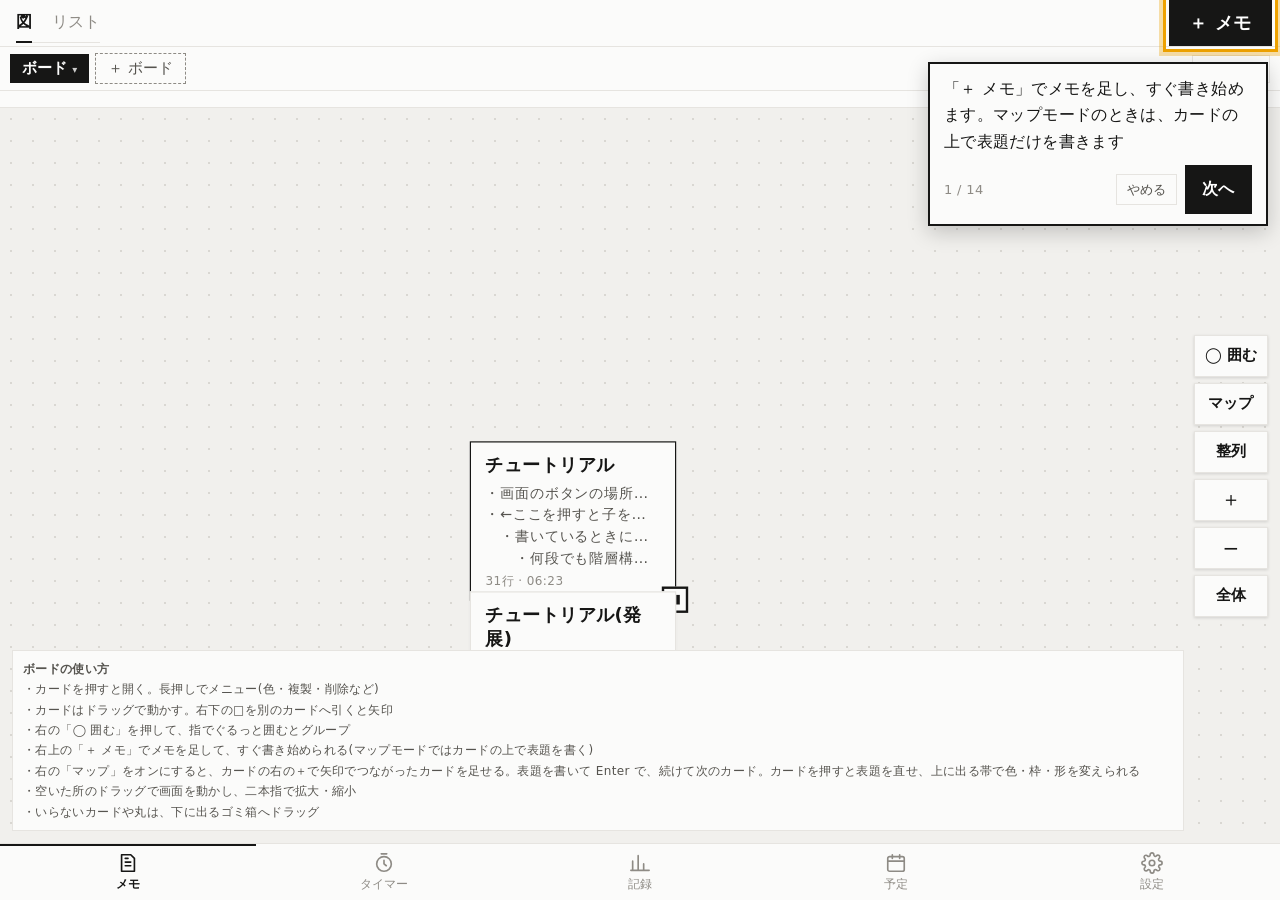
==== commit ef759e6f: "＋メモで書き始め、長押しで選び、使い方の案内と全体の文言を見直す - ボードの「＋ メモ」は新しいメモを開いてすぐ書き始める(マップモードではカードの上で表題だけを書く) - 「＋ メモ」を大きくし、" ====
--- a/prototype/worklog-memo/index.html
+++ b/prototype/worklog-memo/index.html
@@ -243,7 +243,7 @@
 .fb-open b{overflow:hidden;text-overflow:ellipsis;white-space:nowrap}
 .fb-title{flex:1;min-width:0;overflow:hidden;text-overflow:ellipsis;white-space:nowrap;font-size:18px;font-weight:700;padding:12px 4px}
 .fb-boardbtn{flex:none;font-size:15px;font-weight:600;padding:7px 12px;border-radius:0;border:1px solid var(--line);color:var(--text-primary);background:none;white-space:nowrap}
-.fb-new{flex:none;font-size:15px;font-weight:600;padding:8px 12px;border-radius:0;background:var(--accent);color:var(--accent-ink);white-space:nowrap}
+.fb-new{flex:none;font-size:18px;font-weight:700;padding:11px 20px;min-height:46px;letter-spacing:.04em;border-radius:0;background:var(--accent);color:var(--accent-ink);white-space:nowrap}
 .fb-ic{color:var(--text-secondary);font-size:19px}
 .fb-board{color:var(--accent);font-weight:600;font-size:16px;white-space:nowrap}
 .fb-sep{color:var(--text-muted)}
@@ -252,7 +252,7 @@
 /* board */
 .board{position:relative;flex:1;min-height:0;overflow:hidden;touch-action:none;-webkit-user-select:none;user-select:none;
   background-color:var(--board-bg);background-image:radial-gradient(var(--board-dot) 1px,transparent 1.2px);background-size:22px 22px}
-.world{position:absolute;left:0;top:0;transform-origin:0 0}
+.world{position:absolute;left:0;top:0;transform-origin:0 0;will-change:transform}
 .edges{position:absolute;left:0;top:0;width:1px;height:1px;overflow:visible;pointer-events:none}
 .edge{stroke:var(--text-secondary);stroke-width:1.8;fill:none}
 .edge.tmp{stroke:var(--accent);stroke-dasharray:5 4}
@@ -307,6 +307,12 @@
 /* マインドマップ:カードの右に、つながったメモを足す＋ */
 .bc-add{display:none;position:absolute;right:-16px;top:50%;transform:translateY(-50%);width:30px;height:30px;border-radius:50%;background:var(--accent);color:var(--accent-ink);font-size:20px;line-height:28px;text-align:center;padding:0;z-index:2;box-shadow:0 1px 4px #0003}
 .board.mindmap .bc-add{display:block}
+/* 使い方の案内:点滅する枠と吹き出し */
+.tour-ring{position:fixed;z-index:60;pointer-events:none;border:3px solid #eda100;box-shadow:0 0 0 4px #eda10055;animation:tourBlink 1s ease-in-out infinite;transition:left .2s,top .2s,width .2s,height .2s}
+@keyframes tourBlink{0%,100%{opacity:1;box-shadow:0 0 0 4px #eda10055}50%{opacity:.35;box-shadow:0 0 0 10px #eda10022}}
+.tour-tip{position:fixed;z-index:61;background:var(--surface-1);color:var(--text-primary);border:2px solid var(--text-primary);padding:12px 14px 10px;font-size:16px;line-height:1.65;box-shadow:0 6px 20px #0003}
+.tour-tip .tt-b{display:flex;align-items:center;gap:8px;margin-top:10px}
+.tour-tip .tt-n{font-size:13px;color:var(--text-muted);font-variant-numeric:tabular-nums}
 .mindnote{font-size:13px;line-height:1.6;padding:6px 14px;background:var(--surface-2);border-bottom:1px solid var(--line);color:var(--text-secondary)}
 .stylebar{display:flex;flex-wrap:wrap;align-items:center;gap:6px 10px;padding:8px 12px;background:var(--surface-1);border-bottom:1px solid var(--line);font-size:13px}
 .stylebar .sb-l{color:var(--text-muted);font-size:12px}
@@ -709,7 +715,7 @@
     <div class="blist" id="blist"></div>
     <div class="board" id="board">
       <div class="world" id="world"><svg class="edges" id="edges"></svg><div id="cards"></div><div id="glabels"></div></div>
-      <div class="bhint" id="bhint"><b>ボードの使い方</b><br>・カードを押すと開く。長押しでメニュー(色・複製・削除など)<br>・カードはドラッグで動かす。右下の□を別のカードへ引くと矢印<br>・右の「◯ 囲む」を押して、指でぐるっと囲むとグループ<br>・右上の「＋ メモ」でカードを足し、その場で表題を書ける<br>・右の「マップ」をオンにすると、カードの右の＋で矢印でつながったカードを足せる。表題を書いて Enter で、続けて次のカード。カードを押すと表題を直せ、上に出る帯で色・枠・形を変えられる<br>・空いた所のドラッグで画面を動かし、二本指で拡大・縮小<br>・いらないカードや丸は、下に出るゴミ箱へドラッグ</div>
+      <div class="bhint" id="bhint"><b>ボードの使い方</b><br>・カードを押すと開く。長押しでメニュー(色・複製・削除など)<br>・カードはドラッグで動かす。右下の□を別のカードへ引くと矢印<br>・右の「◯ 囲む」を押して、指でぐるっと囲むとグループ<br>・右上の「＋ メモ」でメモを足して、すぐ書き始められる(マップモードではカードの上で表題を書く)<br>・右の「マップ」をオンにすると、カードの右の＋で矢印でつながったカードを足せる。表題を書いて Enter で、続けて次のカード。カードを押すと表題を直せ、上に出る帯で色・枠・形を変えられる<br>・空いた所のドラッグで画面を動かし、二本指で拡大・縮小<br>・いらないカードや丸は、下に出るゴミ箱へドラッグ</div>
       <div class="bctl"><button data-z="lasso" id="lassoBtn" class="lasso-btn">◯ 囲む</button><button data-z="mind" id="mindBtn" aria-label="マインドマップ:つながったメモを足す">マップ</button><button data-z="arrange">整列</button><button data-z="in" aria-label="拡大">＋</button><button data-z="out" aria-label="縮小">−</button><button data-z="fit">全体</button></div>
     </div>
   </section>
@@ -1637,13 +1643,17 @@
 $("#btnCopy").onclick = () => copyChooser(outline.nodes, "メモ全体");
 // ---- 複数選択 ----
 let selecting = false; const selSet = new Set();
+let kbKeep = false; // 書いている途中で選択に入ったら、キーボードを閉じずにその行の入力を保つ
 function setSelecting(on) {
   selecting = on; selSet.clear();
-  if (on) { flushOutline(); document.activeElement?.blur?.(); editId = null; }
+  if (on) { flushOutline(); kbKeep = !!(editId && document.activeElement?.classList?.contains("ol-t")); if (!kbKeep) { document.activeElement?.blur?.(); editId = null; } }
   document.body.classList.toggle("selecting", on);
   $("#btnSelect").textContent = on ? "選択をやめる" : "選択";
   renderOutline();
-}
+  if (!on) kbKeep = false;
+}
+{ const ro = renderOutline; renderOutline = function () { ro(); // 描き直したあとも、書いていた行の入力に焦点を戻す(キーボードを閉じない)
+  if (kbKeep && editId) { const ta = box.querySelector(`textarea.ol-t[data-t="${editId}"]`); if (ta && document.activeElement !== ta) ta.focus({ preventScroll: true }); } }; }
 $("#btnSelect").onclick = () => setSelecting(!selecting);
 function selRoots() { // 選んだ行のうち、上の行が選ばれていないもの(下の行は一緒に扱う)を、メモの順に
   const out = []; const walk = l => l.forEach(n => { if (selSet.has(n.id)) out.push(n); else walk(n.c); }); walk(roots()); return out;
@@ -2022,10 +2032,10 @@
 let drag = null, justDragged = false;
 const dropline = document.createElement("div"); dropline.className = "dropline"; document.body.appendChild(dropline);
 const ghost = document.createElement("div"); ghost.className = "dragghost"; document.body.appendChild(ghost);
-// 行のどこでも長押し(約0.35秒)で持ち上がる。そのまま離せば、その行を選んで複数選択に入る。行頭の ▾/• はそのまま動かしても持ち上がる。
+// 文の上を長押し(約0.45秒)すると、その行を選んで複数選択に入り、そのままなぞると範囲を広げる。行頭の ▾/• は、そのまま動かすと行を持ち上げる。
 // 普通のタップは書き込み、すぐ動かせばスクロール。いま書いている行の中は文字選択を優先する
-const LONGPRESS_MS = 350;
-box.addEventListener("contextmenu", e => { if (drag || e.target.closest(".bul")) e.preventDefault(); });
+const LONGPRESS_MS = 450; // 少し長め:さっと押したら書き始め、しっかり押したら選ぶ
+box.addEventListener("contextmenu", e => { if (drag || sweep || selecting || e.target.closest(".bul") || (e.target.closest(".ol-v") && !e.target.closest("textarea"))) e.preventDefault(); });
 // ---- 選択モード:長押ししてそのままなぞると、なぞった範囲の行をまとめて選ぶ(選んだ行から始めれば、まとめて外す) ----
 let sweep = null;
 function sweepTo(x, y) {
@@ -2080,14 +2090,27 @@
   const b = e.target.closest(".bul");
   const ta = e.target.closest(".ol-t");
   if (!b && ta && ta === document.activeElement) return;
-  if (!b && e.target.closest(".ol-rel button,.foldcnt")) return;
+  if (!b && !e.target.closest(".ol-v,.ol-t")) return; // 文の上を長押ししたときだけ選ぶ(行の空いた所や頭を押したら、すぐ書ける)
   clearTimeout(drag?.timer);
   drag = { id: row.dataset.id, x0: e.clientX, y0: e.clientY, x: e.clientX, y: e.clientY, on: false, pid: e.pointerId, el: b || row, viaBul: !!b, target: null };
   if (!b) {
     row.classList.add("pressing");
-    drag.timer = setTimeout(() => { if (drag && !drag.on && drag.pid === e.pointerId) { startDrag(); dragOver(); } }, LONGPRESS_MS);
+    drag.timer = setTimeout(() => { if (drag && !drag.on && drag.pid === e.pointerId) pressSelect(drag); }, LONGPRESS_MS);
   }
 });
+// 文を長押し → その行を選んで選択に入り、そのまま上下になぞると範囲を広げる(行を動かすのは、行の頭の「・」をドラッグするか、選択の ↑↓)
+function pressSelect(d) {
+  const id = d.id, x = d.x, y = d.y, pid = d.pid; cancelPress();
+  setSelecting(true); selSet.add(id); renderOutline();
+  try { navigator.vibrate && navigator.vibrate(12); } catch {}
+  const s = sweep = { start: id, cur: id, pid, x0: x, y0: y, x, y, on: true, val: true, base: new Set(selSet) };
+  document.body.classList.add("sweeping");
+  const loop = () => { if (sweep !== s) return;
+    const b = box.getBoundingClientRect(), edge = 48, dy = s.y < b.top + edge ? -(b.top + edge - s.y) / 3 : s.y > b.bottom - edge ? (s.y - (b.bottom - edge)) / 3 : 0;
+    if (dy) { box.scrollTop += dy; s.cur = null; sweepTo(s.x, Math.max(b.top + 4, Math.min(b.bottom - 4, s.y))); }
+    s.raf = requestAnimationFrame(loop); };
+  s.raf = requestAnimationFrame(loop);
+}
 function cancelPress() { if (drag && !drag.on) { clearTimeout(drag.timer); box.querySelectorAll(".pressing").forEach(r => r.classList.remove("pressing")); drag = null; } }
 box.addEventListener("pointermove", e => {
   if (!drag || e.pointerId !== drag.pid) return;
@@ -2387,6 +2410,23 @@
 
 // ---- テンプレート ----
 $("#btnTpl").onclick = () => openTemplates(focusId && index[focusId] ? focusId : null, false);
+function nodesTemplate(list, depth = 0) { // 形式つきのまま、テンプレートの文字(行頭の空白2つで1段、行頭の記号で形式)にする
+  let out = ""; for (const n of list) {
+    const mark = n.k === "check" ? (n.done ? "[x] " : "[] ") : n.k === "num" ? "1. " : n.k === "time" ? `@${n.at || ""} ` : n.k === "head" ? "# " : n.k === "quote" ? "> " : n.k === "code" ? "``` " : "";
+    out += "  ".repeat(depth) + mark + plainT(n.t || "") + "\n" + nodesTemplate(n.c || [], depth + 1);
+  }
+  return out;
+}
+function saveAsTemplate() {
+  flushOutline();
+  openSheet(`<h2>このメモをテンプレートにする</h2><p class="muted small" style="margin-top:-4px">チェック・番号・タイムライン・見出し・補足・コードの行も、そのままの形で入れられるテンプレートになります。</p>
+    <label class="field"><span>テンプレートの名前</span><input class="inp" id="stN" maxlength="20" value="${esc(memoTitle(files[curFile]).slice(0, 20))}"></label>
+    <div class="btns"><button class="btn" data-x>やめる</button><button class="btn primary" data-ok>保存</button></div>`, s => {
+    $("[data-x]", s).onclick = closeSheet;
+    $("[data-ok]", s).onclick = () => { const k = $("#stN").value.trim(); if (!k) return toast("名前を入れてください");
+      meta.prefs.templates[k] = nodesTemplate(outline.nodes).trimEnd(); saveMeta(); closeSheet(); toast(`テンプレート「${k}」を保存しました`); };
+  });
+}
 function openTemplates(id, asChild) {
   flushOutline();
   const T = meta.prefs.templates;
@@ -2395,7 +2435,9 @@
       ? `<p class="muted small" style="margin-top:-4px">いまの空の行に入れます</p><input type="checkbox" id="asChild" hidden>`
       : `<label class="row"><input type="checkbox" id="asChild" ${asChild ? "checked" : ""}><span class="grow">「${esc(label(id))}」の子として入れる</span></label>`) : ""}
     ${Object.keys(T).map(k => `<button class="row" style="width:100%;text-align:left" data-tpl="${esc(k)}"><span class="grow"><b>${esc(k)}</b><div class="muted small">${esc(T[k].split("\n").filter(Boolean).slice(0, 3).map(s => s.trim()).join(" / "))}</div></span><span>＋</span></button>`).join("")}
-    <p class="muted small">中身は「設定」で書き換えられます(行頭の空白2つで1段下げ)。</p>`, s => {
+    <button class="btn block" data-saveas style="margin-top:6px">＋ このメモをテンプレートにする(形式つきのまま)</button>
+    <p class="muted small">中身は「設定」で書き換えられます(行頭の空白2つで1段下げ。行頭に「[] 」「1. 」「@ 」「# 」「> 」と書くと、チェック・番号・タイムライン・見出し・補足の行になります)。</p>`, s => {
+    $("[data-saveas]", s).onclick = () => saveAsTemplate();
     s.addEventListener("click", e => {
       const b = e.target.closest("[data-tpl]"); if (!b) return;
       const nodes = parseIndented(T[b.dataset.tpl]); if (!nodes.length) return;
@@ -2454,7 +2496,7 @@
 function newMemo() { // メモ画面の「＋ 新しいメモ」:ボード上ではいまのメモの右隣に置き、すぐ書く
   if (board.mind && board.cards[curFile] && files[curFile]) { closeSheet(); flushOutline(); show("board"); mindAdd(curFile); return; } // マインドマップ:ボードに戻り、いまのメモから矢印でつないで表題を書く
   const c = board.cards[curFile] || { x: 40, y: 40 };
-  const f = createMemo("", { x: c.x + 200, y: c.y });
+  const f = createMemo("", { x: c.x + 200, y: c.y }); f.fresh = true;
   closeSheet(); openFile(f.id); focusStart();
 }
 $("#newMemo").onclick = () => newMemo();
@@ -2923,6 +2965,7 @@
   if (on) toast(forGroup ? `「${groupById(forGroup).name}」の新しい形を、指で描いてください` : "指で描いて、まとめたいカードや丸を囲んでください");
 }
 boardEl.addEventListener("pointerdown", e => {
+  stopGlide();
   if (e.target.closest(".bctl") || e.target.closest(".bc-edit")) return; // 表題を書いている入力欄の中は、ボードの操作にしない
   if (e.button > 0) return;
   try { boardEl.setPointerCapture(e.pointerId); } catch {}
@@ -2946,7 +2989,7 @@
     gest = { ...base, type: "link", from: id }; tmpLine = { x1: G.cx, y1: G.cy, x2: w.x, y2: w.y };
   } else if (card) {
     const id = card.dataset.card, c = board.cards[id];
-    gest = { ...base, type: "card", id, el: card, cx: c.x, cy: c.y, from: groupOfCard(id)?.id || null };
+    gest = { ...base, type: "card", id, el: card, cx: c.x, cy: c.y, from: groupOfCard(id)?.id || null, t0: Date.now() };
     gest.timer = setTimeout(() => { if (gest && gest.type === "card" && !gest.moved) { gest.long = true; try { navigator.vibrate && navigator.vibrate(12); } catch {} cardMenu(id); } }, 500);
   } else if (glabel) { // 丸を動かすときは、中の丸・カードもいっしょに
     const g = groupById(glabel.dataset.group), desc = descendantsOf(g);
@@ -2956,6 +2999,20 @@
   } else if (edge) gest = { ...base, type: "edge", id: edge.dataset.edge, tx: BV.tx, ty: BV.ty };
   else gest = { ...base, type: "pan", tx: BV.tx, ty: BV.ty };
 });
+// ---- ボードの動かし方をなめらかに:指を離したあとも少し滑り、止まる ----
+let glide = 0;
+function stopGlide() { cancelAnimationFrame(glide); glide = 0; }
+function startGlide(g) {
+  const s = g.samples || [], now = performance.now(), recent = s.filter(p => now - p[0] < 90);
+  if (recent.length < 2) return;
+  const [t0, x0, y0] = recent[0], [t1, x1, y1] = recent[recent.length - 1], dt = Math.max(8, t1 - t0);
+  let vx = (x1 - x0) / dt, vy = (y1 - y0) / dt; // 1ミリ秒あたりの速さ
+  if (Math.hypot(vx, vy) < 0.25) return;
+  let last = now;
+  const step = t => { const d = Math.min(32, t - last); last = t; BV.tx += vx * d; BV.ty += vy * d; vx *= Math.pow(0.93, d / 16); vy *= Math.pow(0.93, d / 16); applyView();
+    glide = Math.hypot(vx, vy) > 0.02 ? requestAnimationFrame(step) : 0; };
+  glide = requestAnimationFrame(step);
+}
 boardEl.addEventListener("pointermove", e => {
   if (!ptrs.has(e.pointerId)) return;
   ptrs.set(e.pointerId, { x: e.clientX, y: e.clientY });
@@ -2972,9 +3029,10 @@
   }
   if (e.pointerId !== gest.pid) return;
   const dx = e.clientX - gest.x0, dy = e.clientY - gest.y0;
-  if (!gest.moved && Math.hypot(dx, dy) > 6) { gest.moved = true; clearTimeout(gest.timer); if (gest.type === "edge") gest.type = "pan"; if (gest.type === "card") { gest.el.classList.add("moving"); showTrash(trashLabel("m")); } if (gest.type === "group") showTrash(trashLabel("g")); }
+  if (!gest.moved && gest.type === "card" && Math.hypot(dx, dy) > 6 && Date.now() - gest.t0 < 140) { clearTimeout(gest.timer); gest = { ...gest, type: "pan", tx: BV.tx - dx, ty: BV.ty - dy }; } // 押してすぐ払ったら、カードではなくボードを動かす
+  if (!gest.moved && Math.hypot(dx, dy) > (gest.type === "pan" ? 4 : 6)) { gest.moved = true; clearTimeout(gest.timer); if (gest.type === "edge") gest.type = "pan"; if (gest.type === "card") { gest.el.classList.add("moving"); showTrash(trashLabel("m")); } if (gest.type === "group") showTrash(trashLabel("g")); }
   if (!gest.moved) return;
-  if (gest.type === "pan") { BV.tx = gest.tx + dx; BV.ty = gest.ty + dy; applyView(); }
+  if (gest.type === "pan") { BV.tx = gest.tx + dx; BV.ty = gest.ty + dy; applyView(); (gest.samples ||= []).push([performance.now(), e.clientX, e.clientY]); if (gest.samples.length > 8) gest.samples.shift(); }
   else if (gest.type === "lasso") { lassoPts.push(toWorld(e.clientX, e.clientY)); drawEdges(); }
   else if (gest.type === "card" && !gest.long) {
     const c = board.cards[gest.id]; c.x = Math.round(gest.cx + dx / BV.k); c.y = Math.round(gest.cy + dy / BV.k);
@@ -3017,6 +3075,7 @@
   cardsEl.querySelectorAll(".moving,.linktarget").forEach(x => x.classList.remove("moving", "linktarget"));
   const hotAtEnd = hotGroup; hotGroup = null; hideTrash();
   if (cancel) { tmpLine = null; lassoPts = null; drawEdges(); return; }
+  if (g.type === "pan" && g.moved) startGlide(g);
   if (g.type === "lasso") { finishLasso(); return; }
   if (g.type === "card") {
     if (g.moved && !g.long && g.trash) { const c = board.cards[g.id]; c.x = g.cx; c.y = g.cy; dropDelete({ t: "m", id: g.id }); }
@@ -3109,14 +3168,16 @@
   if (view !== "board") show("board");
   const el = cardsEl.querySelector(`[data-card="${id}"]`), t = el?.querySelector(".bc-t"); if (!t) return;
   centerOn(id);
-  const f = files[id]; t.innerHTML = `<input class="bc-edit" maxlength="80" placeholder="表題を入力" aria-label="カードの表題" value="${esc(f.nodes[0]?.t || "")}">`;
+  const f = files[id], cur = f.name || plainT(f.nodes[0]?.t || ""); // カードに出ている名前(付けた名前があればそれ、なければ1行目)を直す
+  t.innerHTML = `<input class="bc-edit" maxlength="80" placeholder="表題を入力" aria-label="カードの表題" value="${esc(cur)}">`;
   const i = t.querySelector("input"); let done = false;
   const finish = next => {
     if (done) return; done = true; if (titleEditing === finish) titleEditing = null;
     const v = i.value.trim(); styleBar(null);
     if (!v && !f.fresh) { renderBoard(); return; } // 書いてあった表題を空にしたときは、元のまま
     if (!v && f.fresh && isEmptyMemo(f)) { removeMemo(id, true); recomputeTree(); renderBoard(); if (parent && board.cards[parent]) centerOn(parent); return; } // 空のまま決めたら消して、元のカードへ戻る
-    if (f.nodes[0]) { f.nodes[0].t = v; delete f.nodes[0].f; } delete f.fresh; f.updated = Date.now(); saveFileQuiet(f);
+    if (v !== cur) { if (f.name) f.name = v; else if (f.nodes[0]) { f.nodes[0].t = v; delete f.nodes[0].f; } f.updated = Date.now(); }
+    delete f.fresh; saveFileQuiet(f);
     mindLast = id; renderBoard(); hintDone();
     if (next && v && board.mind && parent && files[parent]) mindAdd(parent); // Enter:同じ親に次のカード
   };
@@ -3124,7 +3185,7 @@
   const t0 = Date.now();
   i.addEventListener("blur", () => setTimeout(() => {
     if (done || !i.isConnected) return;
-    if (Date.now() - t0 < 700 && !i.value.trim()) { i.focus(); return; } // 押した指やマウスの名残で焦点が外れただけなら、入力に戻す
+    if (Date.now() - t0 < 700) { i.focus(); return; } // 押した指やマウスの名残で焦点が外れただけなら、入力に戻す(書いてあってもなくても)
     finish(false);
   }, 0));
   titleEditing = finish; i.focus(); styleBar(id);
@@ -3147,14 +3208,16 @@
 }
 function hintDone() { if (!LS.get("boardHintDone")) { LS.set("boardHintDone", true); $("#bhint").style.display = "none"; } }
 // ボードがメモの親:メモの「← ボード」で戻る。ボードからはカードやリストの行を押してメモを開く
-$("#boardNew").onclick = () => { // 「＋ メモ」:新しいカードを置いて、その場で表題を書く
+$("#boardNew").onclick = () => { // 「＋ メモ」:ふだんは新しいメモを開いてすぐ書き始める。マップモードでは、カードの上で表題だけを書く
   if (titleEditing) titleEditing(false);
   if (boardMode !== "map") { newMemoInList(); return; }
   const from = [mindLast, curFile].find(id => id && board.cards[id] && files[id]);
   if (board.mind && from) { mindAdd(from); return; } // マインドマップ:最後に足した(開いていた)メモから矢印でつなぐ
   const r = boardEl.getBoundingClientRect(), w = toWorld(r.left + r.width / 2, r.top + r.height / 3);
   const f = createMemo("", { x: Math.round(w.x - CARD_W / 2), y: Math.round(w.y) }); f.fresh = true; hintDone();
-  recomputeTree(); renderBoard(); titleEdit(f.id, null); // カードの上で表題を書く(中身はカードを押して開いて書く)
+  recomputeTree(); renderBoard();
+  if (board.mind) titleEdit(f.id, null); // マップモード:カードの上で表題を書く
+  else { openFile(f.id); focusStart(); } // ふだん:メモを開いて、そのまま書き始める(何も書かずに戻ると消える)
 };
 
 function addEdge(a, b) {
@@ -3166,7 +3229,7 @@
 function quickMemoSheet(at, linkFrom, inGroup) {
   openSheet(`<h2>新しいメモ</h2>${linkFrom ? `<p class="muted small" style="margin-top:-4px">「${esc(nameOf(linkFrom))}」から矢印でつなぎます</p>` : ""}
     ${inGroup ? `<p class="muted small" style="margin-top:-4px">「📁 ${esc(groupById(inGroup).name)}」の中に置きます</p>` : ""}
-    <label class="field"><span>1行目(カードの名前になります)</span><input class="inp" id="qmT" maxlength="80" placeholder="例:ボス戦の流れ"></label>
+    <label class="field"><span>1行目(カードの名前になります)</span><input class="inp" id="qmT" maxlength="80" placeholder="例:トップページの案"></label>
     <div class="btns"><button class="btn" data-x>やめる</button><button class="btn" data-ok>ボードに置く</button><button class="btn primary" data-go>置いて書く</button></div>`, s => {
     const i = $("#qmT"); i.focus();
     const make = () => {
@@ -3362,7 +3425,7 @@
     <div class="field"><span>形</span><div class="seg" style="display:flex">${[["", "通常"], ["sq", "四角"], ["round", "丸く"], ["diamond", "菱形"]].map(([k, l]) => `<button style="flex:1" data-bs="${k}" class="${(c.bs || "") === k ? "on" : ""}">${l}</button>`).join("")}</div></div>
     ${g ? `<button class="btn block" data-out style="margin-top:4px">「${esc(g.name)}」の外へ出す</button>` : ""}
     ${fileTags(id).length ? `<p class="muted small" style="margin:6px 0 0">グループから付いたタグ:${fileTags(id).map(t => "📁#" + esc(t)).join(" ")}</p>` : ""}
-    ${meta.boards.length ? `<p class="muted small" style="margin:6px 0 0">置いてあるボード:${boardsOfMemo(id).map(b => "◧ " + esc(b.name)).join("、")}</p>` : ""}
+    ${meta.boards.length ? `<p class="muted small" style="margin:6px 0 0">置いてあるボード:${boardsOfMemo(id).map(b => "" + esc(b.name)).join("、")}</p>` : ""}
     <button class="btn block" data-dup style="margin-top:6px">このメモを複製</button>
     <button class="btn block" data-onb style="margin-top:6px">ほかのボードにも置く</button>${Object.entries(boards).some(([bid, b]) => bid !== curBoard && b.cards[id]) ? `<button class="btn block" data-unb style="margin-top:6px">このボードから外す(メモは残す)</button>` : ""}
     <button class="btn danger block" data-del style="margin-top:8px">このメモを削除${meta.boards.length ? "(すべてのボードから)" : ""}</button>
@@ -3380,7 +3443,7 @@
       else if ("ok" in b.dataset) { apply(); closeSheet(); renderBoard(); }
       else if ("onb" in b.dataset) { apply(); closeSheet(); placeOnBoardSheet(id); }
       else if ("dup" in b.dataset) { apply(); closeSheet(); duplicateMemo(id); }
-      else if ("unb" in b.dataset) { apply(); closeSheet(); removeFromBoard(id); recomputeTree(); renderBoardView(); renderFileBar(); toast(`◧ ${boardName(curBoard)} から外しました(メモは残っています)`); }
+      else if ("unb" in b.dataset) { apply(); closeSheet(); removeFromBoard(id); recomputeTree(); renderBoardView(); renderFileBar(); toast(`${boardName(curBoard)} から外しました(メモは残っています)`); }
       else if ("del" in b.dataset) confirmSheet("メモを削除しますか", `「${memoTitle(f)}」(${countNodes(f.nodes)}行)${n ? `と、つながっている矢印 ${n} 本` : ""}を削除します。メモは30日間、「設定 › ゴミ箱」から戻せます。`, "削除する", () => { removeMemo(id); renderBoard(); recomputeTree(); renderBoardView(); renderFileBar(); });
     });
   });
@@ -3508,7 +3571,7 @@
 function edgeMenu(eid) {
   const e = board.edges.find(x => x.id === eid); if (!e) return;
   openSheet(`<h2>矢印</h2><p class="muted small" style="margin-top:-4px">${esc(nameOf(e.a))} → ${esc(nameOf(e.b))}</p>
-    <label class="field"><span>ラベル(矢印に添える言葉)</span><input class="inp" id="emL" value="${esc(e.label || "")}" maxlength="30" placeholder="例:倒すと解放"></label>
+    <label class="field"><span>ラベル(矢印に添える言葉)</span><input class="inp" id="emL" value="${esc(e.label || "")}" maxlength="30" placeholder="例:できたら次へ"></label>
     <div class="field"><span>向き</span><div class="seg" id="emDir">${[["to", "→ 片向き"], ["both", "↔ 両向き"], ["none", "― 線だけ"]].map(([k, l]) => `<button data-dir="${k}" class="${(e.dir || "to") === k ? "on" : ""}">${l}</button>`).join("")}</div></div>
     <div class="btns" style="margin-top:4px"><button class="btn" data-rev>向きを反対にする</button></div>
     <button class="btn danger block" data-del style="margin-top:12px">この矢印を削除</button>
@@ -3580,7 +3643,7 @@
     sideList.querySelector(".srow.cur")?.scrollIntoView({ block: "nearest" });
   }
   if (view === "board" && boardMode === "list") renderBoardList();
-  const sb = $("#sideBoard"); if (sb) sb.textContent = (meta.boards || []).length ? "◧ " + boardName(curBoard) : "グループとメモ";
+  const sb = $("#sideBoard"); if (sb) sb.textContent = (meta.boards || []).length ? "" + boardName(curBoard) : "グループとメモ";
 }
 /* ---- ボードの「リスト」:ボードがいくつもあれば、いちばん外はボード(大きなグループ)の一覧。ボードの中は、いちばん外のグループをタブにして、
    選んだタブのメモを並べる(中のグループは見出しの下にまとめる)。グループの外のメモは「グループの外」のタブ。メモを押すと開く ---- */
@@ -3758,7 +3821,7 @@
 function newBoardSheet() {
   openSheet(`<h2>新しいボード</h2>
     <p class="muted small" style="margin-top:-4px">選んだメモやグループだけを置くボードです。同じメモを、いくつものボードに置けます。</p>
-    <label class="field"><span>名前</span><input class="inp" id="nbN" maxlength="24" placeholder="例:第2章の構成"></label>
+    <label class="field"><span>名前</span><input class="inp" id="nbN" maxlength="24" placeholder="例:サイトの構成"></label>
     <div class="btns"><button class="btn" data-x>やめる</button><button class="btn primary" data-ok>作る</button></div>`, s => {
     const i = $("#nbN"); i.focus();
     i.addEventListener("keydown", e => { if (e.key === "Enter" && !e.isComposing) $("[data-ok]", s).click(); });
@@ -3795,7 +3858,7 @@
     <button class="btn block" data-put style="margin-top:4px">＋ メモやグループを入れる</button>
     <div class="btns" style="margin-top:8px"><button class="btn" data-up>← 前へ</button><button class="btn" data-down>後ろへ →</button></div>
     <button class="btn danger block" data-del style="margin-top:8px">このボードを消す</button>
-    <p class="muted small">ボードを消しても、メモは消えません。ほかのボードにないメモは、いちばん左のボードへ移ります。このボードに描いた丸と矢印は消えます。</p>
+    <p class="muted small">ボードを消すと、このボードにだけあるメモも消えます(30日間ゴミ箱に残ります)。ほかのボードにもあるメモは、そちらに残ります。</p>
     <div class="btns"><button class="btn primary" data-ok>決定</button></div>`, s => {
     const apply = () => { meB.name = $("#bmN").value.trim() || meB.name; saveMeta(); };
     s.addEventListener("click", e => {
@@ -3803,13 +3866,16 @@
       if ("put" in b.dataset) { apply(); closeSheet(); putSheet(); }
       else if ("up" in b.dataset || "down" in b.dataset) { const L = meta.boards, i = L.indexOf(meB), j = i + ("up" in b.dataset ? -1 : 1); if (j >= 0 && j < L.length) { [L[i], L[j]] = [L[j], L[i]]; saveMeta(); renderBoardBar(); } }
       else if ("ok" in b.dataset) { apply(); closeSheet(); renderBoardBar(); renderSide(); }
-      else if ("del" in b.dataset) confirmSheet("ボードを消しますか", `ボード「${meB.name}」を消します。メモ ${n} 件は消えません(ほかのボードにないメモは、いちばん左のボードへ移ります)。このボードの丸 ${board.groups.length} 個と矢印 ${board.edges.length} 本は消えます。`, "消す", () => {
+      else if ("del" in b.dataset) { const ids = Object.keys(board.cards).filter(id => files[id]), only = ids.filter(id => !Object.entries(boards).some(([bid, B]) => bid !== curBoard && B.cards[id]));
+        confirmSheet("ボードを消しますか", `ボード「${meB.name}」と、このボードにだけあるメモ ${only.length} 件を消します(メモは30日間ゴミ箱に残ります)。${ids.length - only.length ? `ほかのボードにもあるメモ ${ids.length - only.length} 件は、そちらに残ります。` : ""}このボードの丸 ${board.groups.length} 個と矢印 ${board.edges.length} 本も消えます。`, "消す", () => {
+        flushOutline(); for (const m of only) removeMemo(m, true); // このボードにだけあるメモはゴミ箱へ
         const id = curBoard; switchBoard("main");
         meta.boards = meta.boards.filter(x => x.id !== id); saveMeta();
         clearTimeout(boardTimers[id]); delete boards[id]; Store.remove(boardDocId(id)); LS.del("boardView:" + id); ftCache = null;
-        withBoard("main", placeMissing); saveBoardOf("main"); // このボードにだけあったメモは、いちばん左のボードへ
-        renderBoardView(); renderSide(); toast("ボードを消しました");
-      });
+        withBoard("main", placeMissing); saveBoardOf("main");
+        if (!files[curFile]) setOutline(allFilesSorted()[0].id);
+        renderBoardView(); renderSide(); toast(only.length ? `ボードとメモ ${only.length} 件を消しました(ゴミ箱から戻せます)` : "ボードを消しました");
+      }); }
     });
   });
 }
@@ -3824,7 +3890,7 @@
   }
   let tab = "m"; const pickM = new Set(), pickG = new Set(); let q = "";
   openSheet(`<h2>${fresh ? "ボードを作りました" : "このボードに入れる"}</h2>
-    <p class="muted small" style="margin-top:-4px">◧ ${esc(boardName(curBoard))} に置くメモやグループを選んでください。${fresh ? "あとからでも、上の「＋ 入れる」で足せます。" : ""}</p>
+    <p class="muted small" style="margin-top:-4px">${esc(boardName(curBoard))} に置くメモやグループを選んでください。${fresh ? "あとからでも、上の「＋ 入れる」で足せます。" : ""}</p>
     <div class="seg" id="puTab"><button data-pt="m" class="on">メモ</button><button data-pt="g">グループ(ほかのボードの丸)</button></div>
     <input class="inp" id="puQ" maxlength="40" placeholder="名前で絞り込む" style="margin-top:8px">
     <div class="pulist" id="puL"></div>
@@ -3833,7 +3899,7 @@
       s.querySelectorAll("#puTab button").forEach(x => x.classList.toggle("on", x.dataset.pt === tab));
       const ql = q.toLowerCase();
       if (tab === "m") $("#puL").innerHTML = memosOut.filter(f => !ql || fullTitle(f).toLowerCase().includes(ql)).map(f => `<label class="purow"><input type="checkbox" data-pm="${f.id}"${pickM.has(f.id) ? " checked" : ""}><span class="grow"><b>${esc(memoTitle(f))}</b><span class="muted small">${countNodes(f.nodes)}行${memoTags(f).length ? " · " + memoTags(f).map(t => "#" + esc(t)).join(" ") : ""}</span></span></label>`).join("") || `<div class="empty">${memosOut.length ? "当てはまるメモがありません" : "すべてのメモが、もうこのボードにあります"}</div>`;
-      else $("#puL").innerHTML = srcGroups.map((x, i) => [x, i]).filter(([x]) => !ql || x.g.name.toLowerCase().includes(ql)).map(([x, i]) => `<label class="purow"><input type="checkbox" data-pg="${i}"${pickG.has(i) ? " checked" : ""}><span class="grow"><b>📁 ${esc(x.g.name)}</b><span class="muted small">◧ ${esc(x.bname)}${x.g.parent ? " · " + esc(groupChain(withBoard(x.bid, () => groupById(x.g.parent)))) + " の中" : ""} · メモ ${x.n} 件${x.k ? ` · 中の丸 ${x.k} 個` : ""}</span></span></label>`).join("") || `<div class="empty">ほかのボードに、まだ丸(グループ)がありません</div>`;
+      else $("#puL").innerHTML = srcGroups.map((x, i) => [x, i]).filter(([x]) => !ql || x.g.name.toLowerCase().includes(ql)).map(([x, i]) => `<label class="purow"><input type="checkbox" data-pg="${i}"${pickG.has(i) ? " checked" : ""}><span class="grow"><b>📁 ${esc(x.g.name)}</b><span class="muted small">${esc(x.bname)}${x.g.parent ? " · " + esc(groupChain(withBoard(x.bid, () => groupById(x.g.parent)))) + " の中" : ""} · メモ ${x.n} 件${x.k ? ` · 中の丸 ${x.k} 個` : ""}</span></span></label>`).join("") || `<div class="empty">ほかのボードに、まだ丸(グループ)がありません</div>`;
       const c = pickM.size + pickG.size; $("[data-ok]", s).textContent = c ? `入れる(${c})` : "入れる";
     };
     draw();
@@ -3885,15 +3951,15 @@
 function placeOnBoardSheet(id) { // カードのメニューから:ほかのボードにも置く
   const L = boardList().filter(b => b.id !== curBoard);
   openSheet(`<h2>ほかのボードにも置く</h2><p class="muted small" style="margin-top:-4px">「${esc(memoTitle(files[id]))}」を置くボードを選んでください。</p>
-    ${L.map(b => { const has = !!boards[b.id].cards[id]; return `<button class="row" style="width:100%;text-align:left" data-pb="${b.id}"${has ? " disabled" : ""}><span class="grow"><b>◧ ${esc(b.name)}</b>${has ? `<div class="muted small">もう置いてあります</div>` : ""}</span><span>${has ? "✓" : "＋"}</span></button>`; }).join("") || `<div class="empty">ほかのボードがありません</div>`}
+    ${L.map(b => { const has = !!boards[b.id].cards[id]; return `<button class="row" style="width:100%;text-align:left" data-pb="${b.id}"${has ? " disabled" : ""}><span class="grow"><b>${esc(b.name)}</b>${has ? `<div class="muted small">もう置いてあります</div>` : ""}</span><span>${has ? "✓" : "＋"}</span></button>`; }).join("") || `<div class="empty">ほかのボードがありません</div>`}
     <button class="btn block" data-bnew style="margin-top:8px">＋ 新しいボードを作って置く</button>
     <div class="btns"><button class="btn" data-x>閉じる</button></div>`, s => {
     s.addEventListener("click", e => {
       const b = e.target.closest("button"); if (!b || b.disabled) return;
-      if (b.dataset.pb) { withBoard(b.dataset.pb, () => putCardHere(id)); toast(`◧ ${boardName(b.dataset.pb)} に置きました`); renderBoardBar(); b.disabled = true; b.lastElementChild.textContent = "✓"; } // 閉じずに、続けてほかのボードにも置ける
+      if (b.dataset.pb) { withBoard(b.dataset.pb, () => putCardHere(id)); toast(`${boardName(b.dataset.pb)} に置きました`); renderBoardBar(); b.disabled = true; b.lastElementChild.textContent = "✓"; } // 閉じずに、続けてほかのボードにも置ける
       else if ("bnew" in b.dataset) {
         const nb = { id: uid(), name: "ボード " + (meta.boards.length + 1) }; meta.boards.push(nb); saveMeta();
-        boards[nb.id] = normBoard(); withBoard(nb.id, () => putCardHere(id)); closeSheet(); renderBoardBar(); toast(`◧ ${nb.name} を作って置きました(名前はボードを開いて ▾ から)`);
+        boards[nb.id] = normBoard(); withBoard(nb.id, () => putCardHere(id)); closeSheet(); renderBoardBar(); toast(`${nb.name} を作って置きました(名前はボードを開いて ▾ から)`);
       }
       else if ("x" in b.dataset) closeSheet();
     });
@@ -4048,7 +4114,7 @@
   openSheet(`<h2>このメモのタグ</h2>
     <div class="metas" id="tgCur"></div>
     ${fileTags(f.id).length ? `<p class="muted small" style="margin:0">グループから付いたタグ:${fileTags(f.id).map(t => "📁#" + esc(t)).join(" ")}(グループの設定で変えられます)</p>` : ""}
-    <div style="display:flex;gap:8px;margin-top:6px"><input class="inp" id="tgIn" placeholder="タグを足す(例:敵キャラ)" maxlength="20"><button class="btn primary" id="tgAdd" style="flex:none">足す</button></div>
+    <div style="display:flex;gap:8px;margin-top:6px"><input class="inp" id="tgIn" placeholder="タグを足す(例:重要)" maxlength="20"><button class="btn primary" id="tgAdd" style="flex:none">足す</button></div>
     <div class="field"><span>ほかのメモのタグから</span><div class="metas" id="tgAll"></div></div>
     <div class="btns"><button class="btn primary" data-ok>決定</button></div>`, s => {
     const draw = () => {
@@ -4620,7 +4686,7 @@
     <div class="phase" id="phase"></div>
     <button class="bigbtn ${s.running ? "stop" : ""}" id="tGo">${s.running ? "停止" : "開始"}</button>
     <div class="field"><span>作業の種類</span><div class="typechips">${meta.workTypes.map(t => `<button class="tchip${s.type === t.id ? " on" : ""}" data-ttype="${t.id}" style="--tc:${typeColor(t.id)}"><i></i>${esc(t.name)}</button>`).join("")}<button class="tchip add" data-ttypeadd>＋ 種類</button></div></div>
-    <label class="field"><span>作業内容のラベル(くわしく)</span><input class="inp" id="tLabel" value="${esc(s.label)}" placeholder="例:マップ制作、敵AI" maxlength="40"></label>
+    <label class="field"><span>作業内容のラベル(くわしく)</span><input class="inp" id="tLabel" value="${esc(s.label)}" placeholder="例:資料づくり、実装" maxlength="40"></label>
     ${labels.length ? `<div class="metas">${labels.map(l => `<button class="mini" data-lbl="${esc(l)}">${esc(l)}</button>`).join("")}</div>` : ""}
     <div class="card"><h3>タイマーの設定</h3>
       <div style="display:flex;gap:8px">
@@ -4788,7 +4854,7 @@
   const late = now.getHours() >= 22; // 夜遅くは、次の時間が日をまたいで終わりが始まりより前にならないよう、終わりを空ける
   const e = ev ? { ...ev } : { id: uid(), title: "", date: ymd(planAnchor), start: now.getHours() === 23 ? "23:00" : nextH, end: late ? "" : `${pad(now.getHours() + 2)}:00`, note: "", notify: 10 };
   openSheet(`<h2>${ev ? "予定を編集" : "予定を追加"}</h2>
-    <label class="field"><span>タイトル</span><input class="inp" id="eT" value="${esc(e.title)}" placeholder="例:ボス戦の調整" maxlength="60"></label>
+    <label class="field"><span>タイトル</span><input class="inp" id="eT" value="${esc(e.title)}" placeholder="例:構成案の見直し" maxlength="60"></label>
     <label class="field"><span>日付</span><input class="inp" type="date" id="eD" value="${esc(e.date)}"></label>
     <div style="display:flex;gap:8px"><label class="field" style="flex:1"><span>開始</span><input class="inp" type="time" id="eS" value="${esc(e.start)}"></label>
     <label class="field" style="flex:1"><span>終了</span><input class="inp" type="time" id="eE" value="${esc(e.end)}"></label></div>
@@ -4850,6 +4916,7 @@
   const used = storageUsed();
   $("#prefsScroll").innerHTML =
     sec("はじめに", card("",
+      line("使い方の案内", "画面のボタンを、点滅する枠で順に案内します", `<button class="btn" id="tourOpen">見る</button>`) +
       line("チュートリアル", "使い方を、触りながら覚えるメモ", `<button class="btn" id="reGuide">開く</button>`) +
       line("活用例", "仕事の計画とゲーム開発の、メモとボードの例", `<button class="btn" id="sampleOpen">選ぶ</button>`))) +
     sec("表示", card("",
@@ -4940,6 +5007,7 @@
     confirmSheet("テンプレートを削除しますか", `「${k}」を削除します。メモに入れ済みの行はそのまま残ります。`, "削除する", () => { delete meta.prefs.templates[k]; saveMeta(); renderPrefs(); toast("削除しました"); });
   }
   else if (b.id === "reGuide") openTutorial();
+  else if (b.id === "tourOpen") startTour();
   else if (b.id === "sampleOpen") samplesSheet();
   else if (b.dataset.wtcol) typeColorSheet(b.dataset.wtcol);
   else if (b.id === "syncOn" || b.id === "syncLogin") Sync.start();
@@ -5516,7 +5584,7 @@
 function projectSheet(p) {
   const e = p ? JSON.parse(JSON.stringify(p)) : { id: uid(), name: "", start: ymd(new Date()), due: "", note: "", budget: 0, lines: [{ id: uid(), name: "", amt: 0 }] }; e.lines ||= [];
   openSheet(`<h2>${p ? "予算を直す" : "プロジェクトの予算を立てる"}</h2>
-    <label class="field"><span>プロジェクトの名前</span><input class="inp" id="pjN" maxlength="40" value="${esc(e.name)}" placeholder="例:ゲームの制作"></label>
+    <label class="field"><span>プロジェクトの名前</span><input class="inp" id="pjN" maxlength="40" value="${esc(e.name)}" placeholder="例:アプリの制作"></label>
     <div style="display:flex;gap:8px"><label class="field" style="flex:1;min-width:0"><span>始まり</span><input class="inp" id="pjS" type="date" value="${esc(e.start || "")}"></label><label class="field" style="flex:1;min-width:0"><span>終わり(なくてもよい)</span><input class="inp" id="pjD" type="date" value="${esc(e.due || "")}"></label></div>
     <div class="field"><span>費目と予算(例:素材、音楽、機材、外注)</span><div id="pjL"></div><button class="mini" data-lnadd style="margin-top:8px">＋ 費目を足す</button></div>
     <div class="small" style="display:flex;justify-content:space-between;padding:8px 0"><b>予算の合計</b><b class="num" id="pjT"></b></div>
@@ -5724,7 +5792,7 @@
 function goalSheet(g) {
   const e = g ? JSON.parse(JSON.stringify(g)) : { id: uid(), title: "", start: ymd(new Date()), due: "", note: "", ms: [] }; e.ms ||= [];
   openSheet(`<h2>${g ? "長期計画を直す" : "長期計画を足す"}</h2>
-    <label class="field"><span>目標</span><input class="inp" id="gT" maxlength="60" value="${esc(e.title)}" placeholder="例:ゲームを完成させて公開する"></label>
+    <label class="field"><span>目標</span><input class="inp" id="gT" maxlength="60" value="${esc(e.title)}" placeholder="例:アプリを完成させて公開する"></label>
     <div style="display:flex;gap:8px"><label class="field" style="flex:1;min-width:0"><span>始まり</span><input class="inp" id="gS" type="date" value="${esc(e.start || "")}"></label><label class="field" style="flex:1;min-width:0"><span>期限(なくてもよい)</span><input class="inp" id="gD" type="date" value="${esc(e.due || "")}"></label></div>
     <div class="field"><span>節目(すべて済むと100%)</span><div id="gM"></div>
       <div style="display:flex;gap:6px;margin-top:6px"><input class="inp" id="gMT" style="flex:1;min-width:0" maxlength="40" placeholder="例:体験版を出す"><input class="inp" id="gMD" type="date" style="flex:none;width:9.5em"><button class="btn" id="gMA" style="flex:none">足す</button></div></div>
@@ -5948,7 +6016,7 @@
     <p><b>1. 扱う情報</b><br>利用者が書いたメモ、ボードの配置、予定、収支、長期計画、タイマーの記録 / 本アプリを開いていた時間 / 利用者が選んだアプリの使用時間(「使用状況へのアクセス」を許可した場合のみ) / 端末に入っているアプリの名前の一覧(利用者がアプリを選ぶときのみ)</p>
     <p><b>2. 情報の保存と送信</b><br>${NATIVE ? "上の情報は、利用者の端末の中に保存します。本アプリは、これらの情報を開発者やほかの第三者に送信しません。本アプリは、「ドライブで同期」をオンにしたときだけ、利用者の Google ドライブ(このアプリ専用の隠しフォルダ)と通信して、上の情報を読み書きします。それ以外にはネットワークに接続せず、端末のクラウドバックアップの対象にもしません。利用者が書き出しや自動バックアップで選んだ保存先(Google ドライブなど)へは、その内容を書き込みます。その保存先での扱いは、保存先のサービスと利用者に委ねられます。" : `上の情報はこのブラウザの中に保存します。${ON_CLAUDE ? "claude.ai で開いたときは、利用者本人専用の領域へも同期します。" : ""}${canSync() ? "「ドライブで同期」をオンにしたときは、利用者の Google ドライブ(このアプリ専用の隠しフォルダ)へも保存します。" : ""}開発者やほかの第三者には送信しません。`}</p>
     ${NATIVE ? `<p><b>3. 権限</b><br>通知:タイマーのボタンと経過時間を出し、予定やタイマーを知らせるために使います。<br>アラームとリマインダー:その知らせを遅れずに届けるために使います。<br>再起動の知らせの受信:再起動のあと、通知と知らせを預け直すために使います。<br>使用状況へのアクセス:選んだアプリの使用時間を表示し、集中タイマー中に選んだアプリが前面に出たかを判断するために使います。<br>他のアプリの上に重ねて表示:集中タイマー中(最大5分)に選んだアプリの上を覆う画面を出し、設定でオンにした場合は、選んだアプリの使用中に今日の使用時間を画面の隅に出すために使います。<br>どの権限も、利用者が端末の設定でいつでも外せます。</p>` : ""}
-    <p><b>${NATIVE ? 4 : 3}. 情報の削除</b><br>「設定 › このアプリについて › すべてのデータを消す」で消せます。${NATIVE ? "本アプリをアンインストールしても、端末に保存された情報はすべて削除されます。" : ""}</p></div>
+    <p><b>${NATIVE ? 4 : 3}. 情報の削除</b><br>「設定 › このアプリ › すべてのデータを消す」で消せます。${NATIVE ? "本アプリをアンインストールしても、端末に保存された情報はすべて削除されます。" : ""}</p></div>
     <div class="btns"><button class="btn primary" data-x>閉じる</button></div>`, s => { $("[data-x]", s).onclick = closeSheet; });
 }
 function wipeSheet() {
@@ -6024,7 +6092,7 @@
 }
 // ---- チュートリアルのメモ:初めて開いたときに置く(「設定」からも開ける)。触りながら覚えられるよう、ふつうのメモとして書いてある ----
 // 1行 = 「字下げ(空白2つで1段)+ 印 + 文」。印は ・ふつう ☐チェック ☑済み ■見出し。**太字** と {赤:色} はメモを開くときに範囲へ直る
-const TUTORIAL_ID = "tutorial", TUTORIAL2_ID = "tutorial2", TUTORIAL_V = 5; // 版を上げると、設定から開いたときに新しい文に置き直す
+const TUTORIAL_ID = "tutorial", TUTORIAL2_ID = "tutorial2", TUTORIAL_V = 7; // 版を上げると、設定から開いたときに新しい文に置き直す
 function tutorial2Lines() { // 発展:初めは出していない機能など
   return [
     "・チュートリアル(発展)",
@@ -6067,12 +6135,14 @@
   const where = NATIVE ? "この端末" : "このブラウザ";
   return [
     "・チュートリアル",
+    "・画面のボタンの場所は、画面の下の右端の「設定」の一番上の「使い方の案内」で、点滅する枠で順に見られます",
     "・←ここを押すと子をたためます",
     "  ・書いているときに画面の下(キーボードのすぐ上)に出る「→」を押すか、行の頭の「・」をドラッグすると、行を入れ子にできます",
     "    ・何段でも階層構造を作れます",
     "・書いてみる",
     "  ・行をタップすると書けます。改行で次の行へ進みます",
-    "  ・行を**長押し**すると持ち上がり、好きな場所へ動かせます。動かさずに離すと選択になり、ほかの行もタップで選んで、画面の下に出る「←」「→」「↑」「↓」でまとめて動かせます",
+    "  ・行の文を**長押し**すると選択になり、そのまま上下になぞるとまとめて選べます。画面の下に出る「←」「→」「↑」「↓」で、選んだ行をまとめて動かせます",
+    "  ・行の頭の「・」をドラッグすると、行を好きな場所へ動かせます",
     "  ・メモの上の段の左端の「↶」で一つ前に戻し、そのすぐ右の「↷」でやり直せます",
     "  ・書いているときに画面の下に出る「形式」で、行をチェックや見出しに変えられます",
     "    ☐ 行の頭で「[] 」と打つと、チェックになります",
@@ -6317,10 +6387,60 @@
   closeSheet(); show("board"); setBoardMode("map"); switchBoard(bid); fitView();
   toast("活用例を入れました。カードを押すと中身、メモの一覧に図鑑と年表があります");
 }
+// ---- 使い方の案内:画面のボタンを一つずつ点滅する枠で囲み、吹き出しで説明する(初めて開いたとき・設定から) ----
+const TOUR = [
+  ["board", "#boardNew", "「＋ メモ」でメモを足し、すぐ書き始めます。マップモードのときは、カードの上で表題だけを書きます"],
+  ["board", "#cards .bcard", "カードを押すとメモが開き、中身を書けます。長押しでメニュー(色・形・複製・削除)、ドラッグで移動です"],
+  ["board", "#cards .bcard .bc-h", "カードの右下の□を、別のカードまで引くと矢印でつながります"],
+  ["board", "#lassoBtn", "「◯ 囲む」を押してから指でぐるっと囲むと、グループになります"],
+  ["board", "#mindBtn", "「マップ」をオンにすると、カードの右の＋で、つながったカードを次々に足せます"],
+  ["board", "#bmode", "「図」と「リスト」で、並べ方を切り替えます"],
+  ["board", "#bbar", "ボードはいくつでも作れます。「＋ ボード」で足し、名前を押すとメニューが出ます"],
+  ["memo", "#fileBar", "メモの中です。「← ボード」でボードに戻ります"],
+  ["memo", "#btnUndo", "「↶」で一つ前に戻し、「↷」でやり直せます"],
+  ["memo", "#outline", "行を押して書きます。改行で次の行へ。文を長押しすると選べて、そのままなぞるとまとめて選べます。行の頭の「・」をドラッグすると動かせます"],
+  ["memo", '#nav [data-v="timer"]', "「タイマー」で作業時間を計ります"],
+  ["memo", '#nav [data-v="log"]', "「記録」で、かけた時間をグラフで見られます"],
+  ["memo", '#nav [data-v="plan"]', "「予定」で、日々の予定を書いておけます"],
+  ["memo", '#nav [data-v="prefs"]', "「設定」の一番上から、この案内とチュートリアルをいつでも見直せます"],
+];
+let tourAt = -1;
+function startTour() { closeSheet(); tourAt = -1; tourNext(); }
+function tourEnd() { tourAt = -1; $("#tourRing")?.remove(); $("#tourTip")?.remove(); window.removeEventListener("resize", tourPlace); }
+function tourNext() {
+  for (tourAt++; tourAt < TOUR.length; tourAt++) {
+    const [v, sel] = TOUR[tourAt];
+    if (v === "board" && view !== "board") { if (boardMode !== "map") setBoardMode("map"); show("board"); }
+    if (v === "memo" && view !== "memo") { if (!files[curFile]) setOutline(allFilesSorted()[0].id); openFile(curFile); show("memo"); }
+    const el = document.querySelector(sel);
+    if (el && el.getClientRects().length) { if (sel.startsWith("#cards")) centerOn(el.closest("[data-card]").dataset.card); break; } // 見えない所は飛ばす
+  }
+  if (tourAt >= TOUR.length) { tourEnd(); toast("案内はおしまいです。設定の一番上から、いつでも見直せます"); return; }
+  if (!$("#tourRing")) {
+    document.body.insertAdjacentHTML("beforeend", `<div class="tour-ring" id="tourRing"></div><div class="tour-tip" id="tourTip"><div class="tt-t"></div><div class="tt-b"><span class="tt-n"></span><span class="spacer"></span><button class="mini" data-tour="end">やめる</button><button class="btn primary" data-tour="next">次へ</button></div></div>`);
+    $("#tourTip").addEventListener("click", e => { const b = e.target.closest("[data-tour]"); if (!b) return; b.dataset.tour === "end" ? tourEnd() : tourNext(); });
+    window.addEventListener("resize", tourPlace);
+  }
+  $("#tourTip .tt-t").textContent = TOUR[tourAt][2];
+  $("#tourTip .tt-n").textContent = `${tourAt + 1} / ${TOUR.length}`;
+  $("#tourTip [data-tour=next]").textContent = tourAt === TOUR.length - 1 ? "おわり" : "次へ";
+  setTimeout(tourPlace, 60);
+}
+function tourPlace() {
+  if (tourAt < 0) return;
+  const el = document.querySelector(TOUR[tourAt][1]), ring = $("#tourRing"), tip = $("#tourTip"); if (!el || !ring) return;
+  const r = el.getBoundingClientRect(), pad = 6;
+  Object.assign(ring.style, { left: r.left - pad + "px", top: r.top - pad + "px", width: r.width + pad * 2 + "px", height: Math.min(r.height, innerHeight * .6) + pad * 2 + "px" });
+  const below = r.top + Math.min(r.height, innerHeight * .6) + 16, tw = Math.min(340, innerWidth - 24);
+  tip.style.width = tw + "px"; tip.style.left = Math.max(12, Math.min(innerWidth - tw - 12, r.left + r.width / 2 - tw / 2)) + "px";
+  const th = tip.offsetHeight;
+  tip.style.top = (below + th < innerHeight - 8 ? below : Math.max(8, r.top - th - 16)) + "px";
+}
 function firstRun() { // 初めて開いたとき:空のメモの代わりにチュートリアルのメモを置いて開く
   meta.guideSeen = true; saveMeta();
   for (const f of Object.values(files)) if (f.auto && isEmptyMemo(f)) { delete files[f.id]; for (const b of Object.values(boards)) delete b.cards[f.id]; }
   openTutorial();
+  setTimeout(() => { show("board"); startTour(); }, 400); // まずボードから、ボタンを順に案内する
   if (NATIVE) setTimeout(() => { try { Android.requestNotifyPerm(); } catch {} }, 1500); // 予定やタイマーの知らせのため
 }
 // Android の戻るボタン:開いているものを一つずつ閉じる。何もなければアプリを閉じる
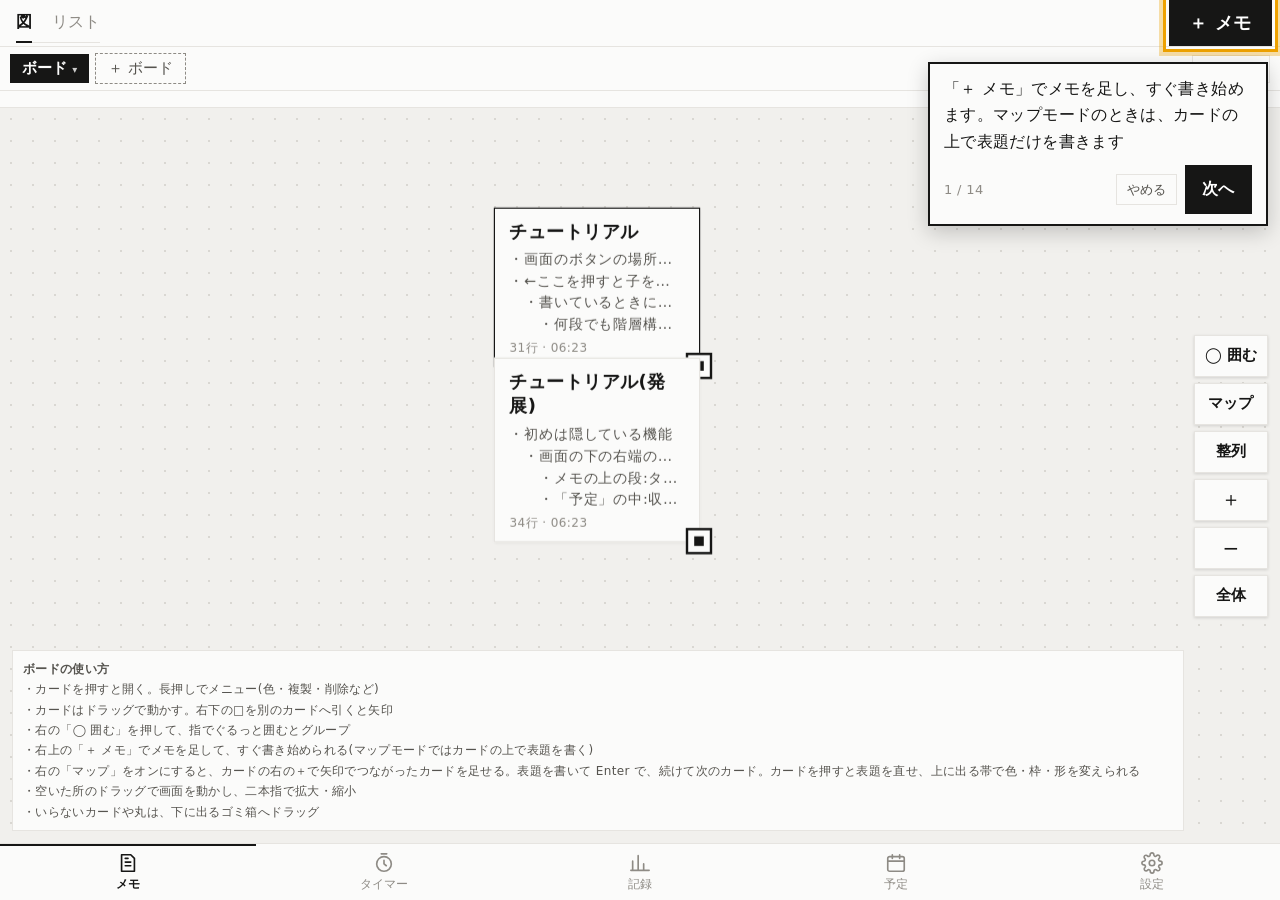
==== commit 9cbd15c5: "初めて開いたときにボードが縮みすぎず、カードが説明に隠れないようにする ボードが画面に出る前に測ると倍率が下限になり、その値を覚えてしまっていたのを直す。全体の表示は下の「ボードの使い方」の上の空きに" ====
--- a/prototype/worklog-memo/index.html
+++ b/prototype/worklog-memo/index.html
@@ -1060,7 +1060,9 @@
   if (v === "board" && boardMode === "list") renderBoardList();
   else if (v === "board") {
     renderBoard();
-    if (!LS.get(bvKey())) fitView();
+    if (!LS.get(bvKey()) || (BV.k <= ZOOM_MIN && Object.keys(board.cards).length < 12)) { // 下限の倍率を覚えてしまった(前に測りそこねた)ときも、測り直す
+      fitView(); const was = JSON.stringify(BV);
+      setTimeout(() => { if (JSON.stringify(BV) === was) fitView(); }, 400); } // 起動の直後は右のボタンや下の説明がまだ並び終わっていないので、触られていなければ測り直す
     else { // いまのメモのカードが画面の外なら、そこへ寄せる
       const el = cardsEl.querySelector(`[data-card="${curFile}"]`);
       if (el) { const r = boardEl.getBoundingClientRect(), b = el.getBoundingClientRect();
@@ -2939,14 +2941,19 @@
   let x1 = Math.max(...bs.map(b => b.x + b.w)), y1 = Math.max(...bs.map(b => b.y + b.h));
   for (const g of board.groups) { const G = groupGeo(g); if (G) { x0 = Math.min(x0, G.x0); x1 = Math.max(x1, G.x1); y0 = Math.min(y0, G.y0 - 16); y1 = Math.max(y1, G.y1); } }
   const r = boardEl.getBoundingClientRect(), pad = 24, uw = r.width - (($(".bctl")?.offsetWidth || 0) + 12); // 右端のボタンの列にかからないように
-  const k = Math.max(ZOOM_MIN, Math.min(1.2, (uw - pad * 2) / (x1 - x0), (r.height - pad * 2) / (y1 - y0)));
-  BV.k = k; BV.tx = (uw - (x1 - x0) * k) / 2 - x0 * k; BV.ty = Math.max(pad, (r.height - (y1 - y0) * k) / 2) - y0 * k;
+  if (uw < 120 || r.height < 120) { // ボードがまだ画面に出ていない(幅が 0 の)うちは測れない。出てからやり直す(下限の倍率で覚えてしまわないように)
+    if ((fitView.tries = (fitView.tries || 0) + 1) <= 20) setTimeout(fitView, 150); return; }
+  fitView.tries = 0;
+  const hint = $("#bhint"), hr = hint && hint.offsetParent ? hint.getBoundingClientRect() : null; // 下の「ボードの使い方」が出ているときは、その上の空きに収める(カードが隠れないように)
+  const uh = hr && hr.height && hr.top > r.top + 160 ? Math.min(r.height, hr.top - r.top - 8) : r.height;
+  const k = Math.max(ZOOM_MIN, Math.min(1.2, (uw - pad * 2) / (x1 - x0), (uh - pad * 2) / (y1 - y0)));
+  BV.k = k; BV.tx = (uw - (x1 - x0) * k) / 2 - x0 * k; BV.ty = Math.max(pad, (uh - (y1 - y0) * k) / 2) - y0 * k;
   applyView();
 }
 function centerOn(id) {
   const b = cardBox(id); if (!b) return;
-  const r = boardEl.getBoundingClientRect();
-  BV.tx = r.width / 2 - b.cx * BV.k; BV.ty = r.height / 3 - b.cy * BV.k; applyView();
+  const r = boardEl.getBoundingClientRect(), uw = r.width - (($(".bctl")?.offsetWidth || 0) + 12); // 右端のボタンの列を除いた幅の真ん中へ
+  BV.tx = uw / 2 - b.cx * BV.k; BV.ty = r.height / 3 - b.cy * BV.k; applyView();
 }
 function groupAt(w, skip) { // その点を含む、いちばん内側の丸(skip に入っている丸は除く)
   let best = null;
@@ -3029,7 +3036,6 @@
   }
   if (e.pointerId !== gest.pid) return;
   const dx = e.clientX - gest.x0, dy = e.clientY - gest.y0;
-  if (!gest.moved && gest.type === "card" && Math.hypot(dx, dy) > 6 && Date.now() - gest.t0 < 140) { clearTimeout(gest.timer); gest = { ...gest, type: "pan", tx: BV.tx - dx, ty: BV.ty - dy }; } // 押してすぐ払ったら、カードではなくボードを動かす
   if (!gest.moved && Math.hypot(dx, dy) > (gest.type === "pan" ? 4 : 6)) { gest.moved = true; clearTimeout(gest.timer); if (gest.type === "edge") gest.type = "pan"; if (gest.type === "card") { gest.el.classList.add("moving"); showTrash(trashLabel("m")); } if (gest.type === "group") showTrash(trashLabel("g")); }
   if (!gest.moved) return;
   if (gest.type === "pan") { BV.tx = gest.tx + dx; BV.ty = gest.ty + dy; applyView(); (gest.samples ||= []).push([performance.now(), e.clientX, e.clientY]); if (gest.samples.length > 8) gest.samples.shift(); }
